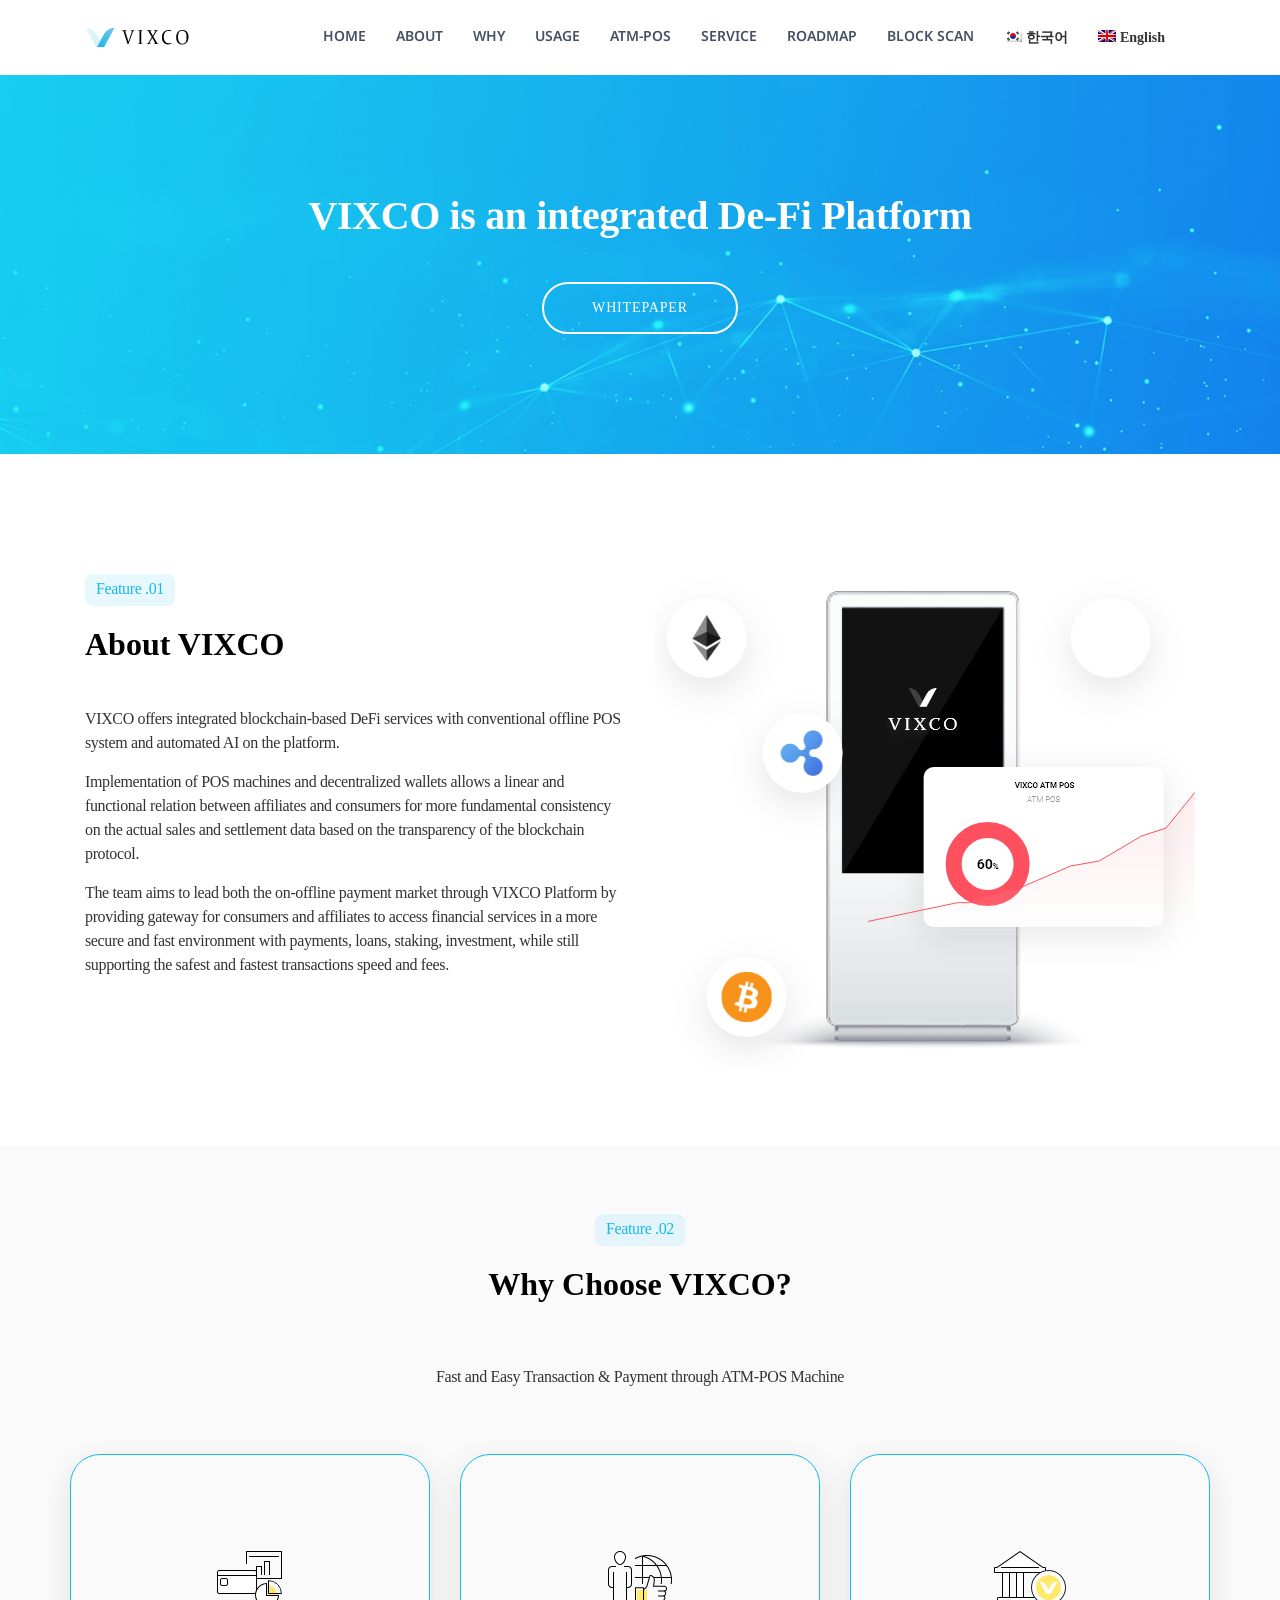
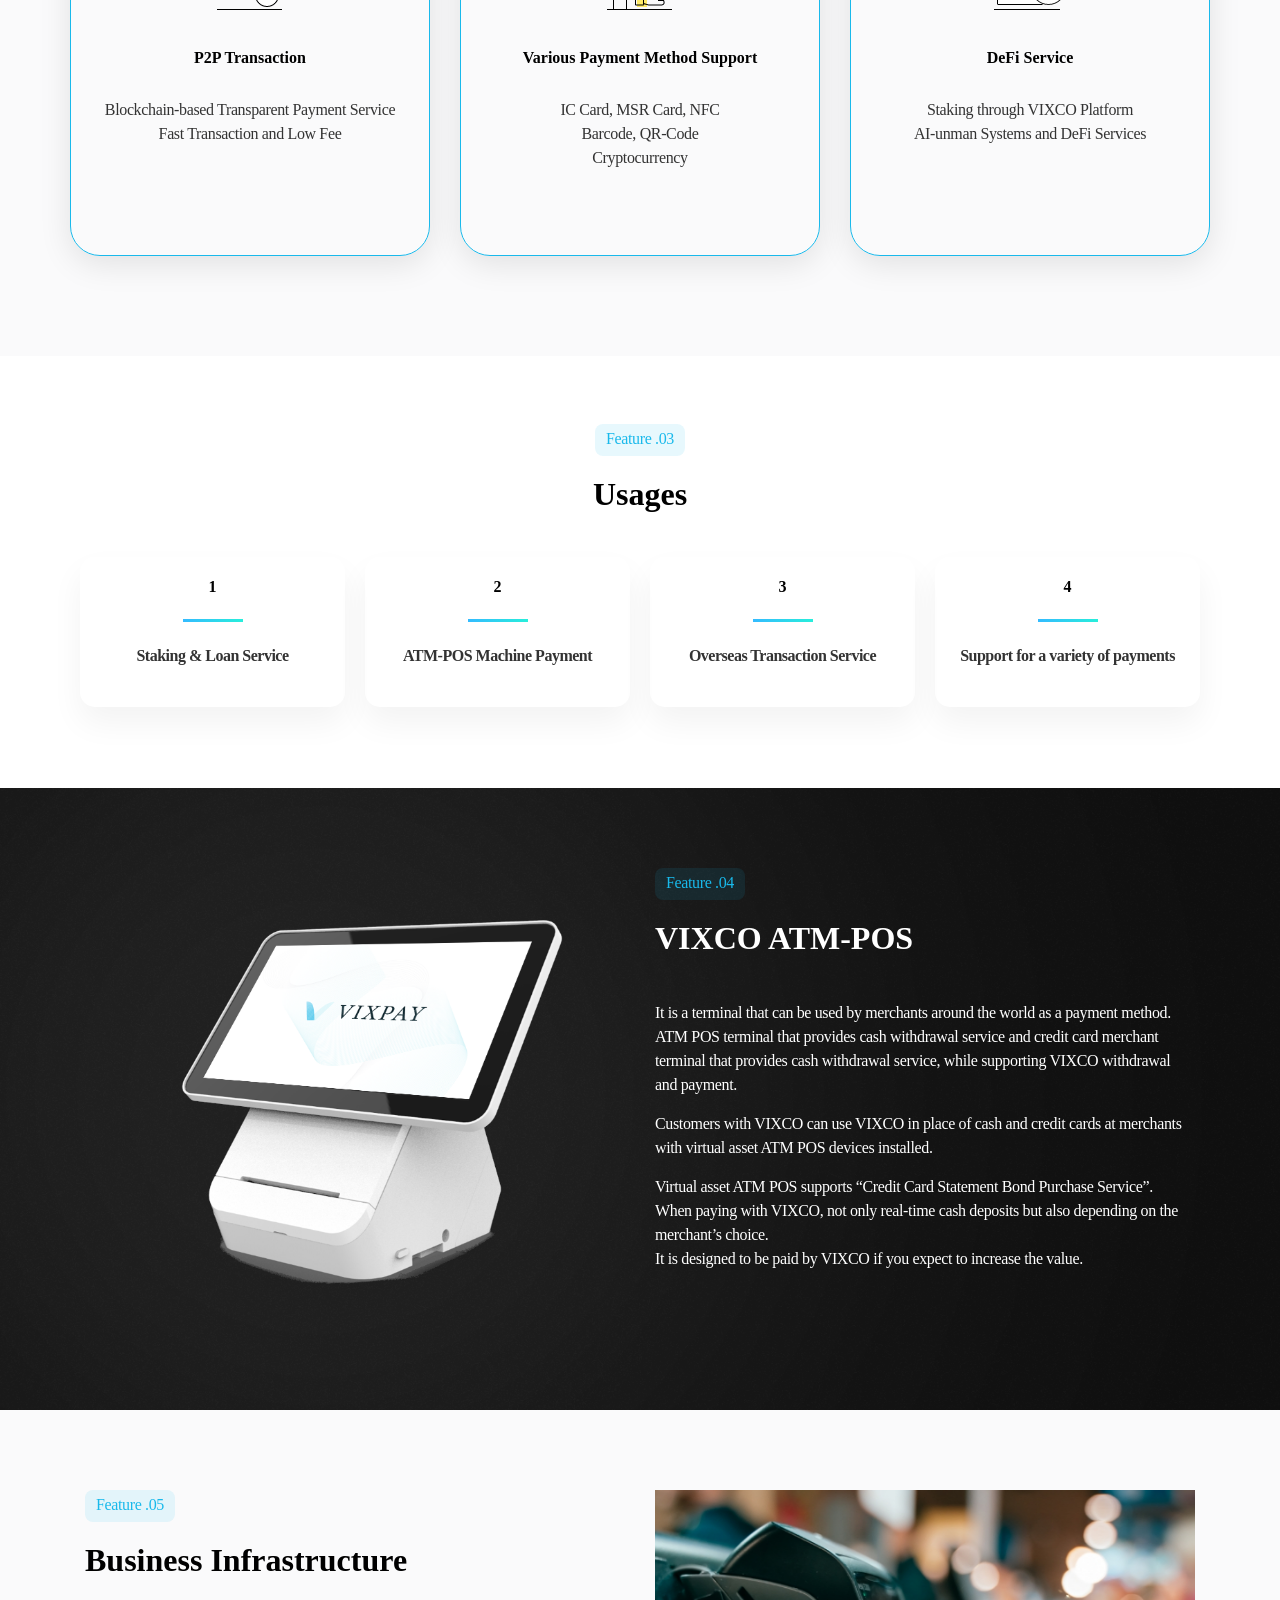
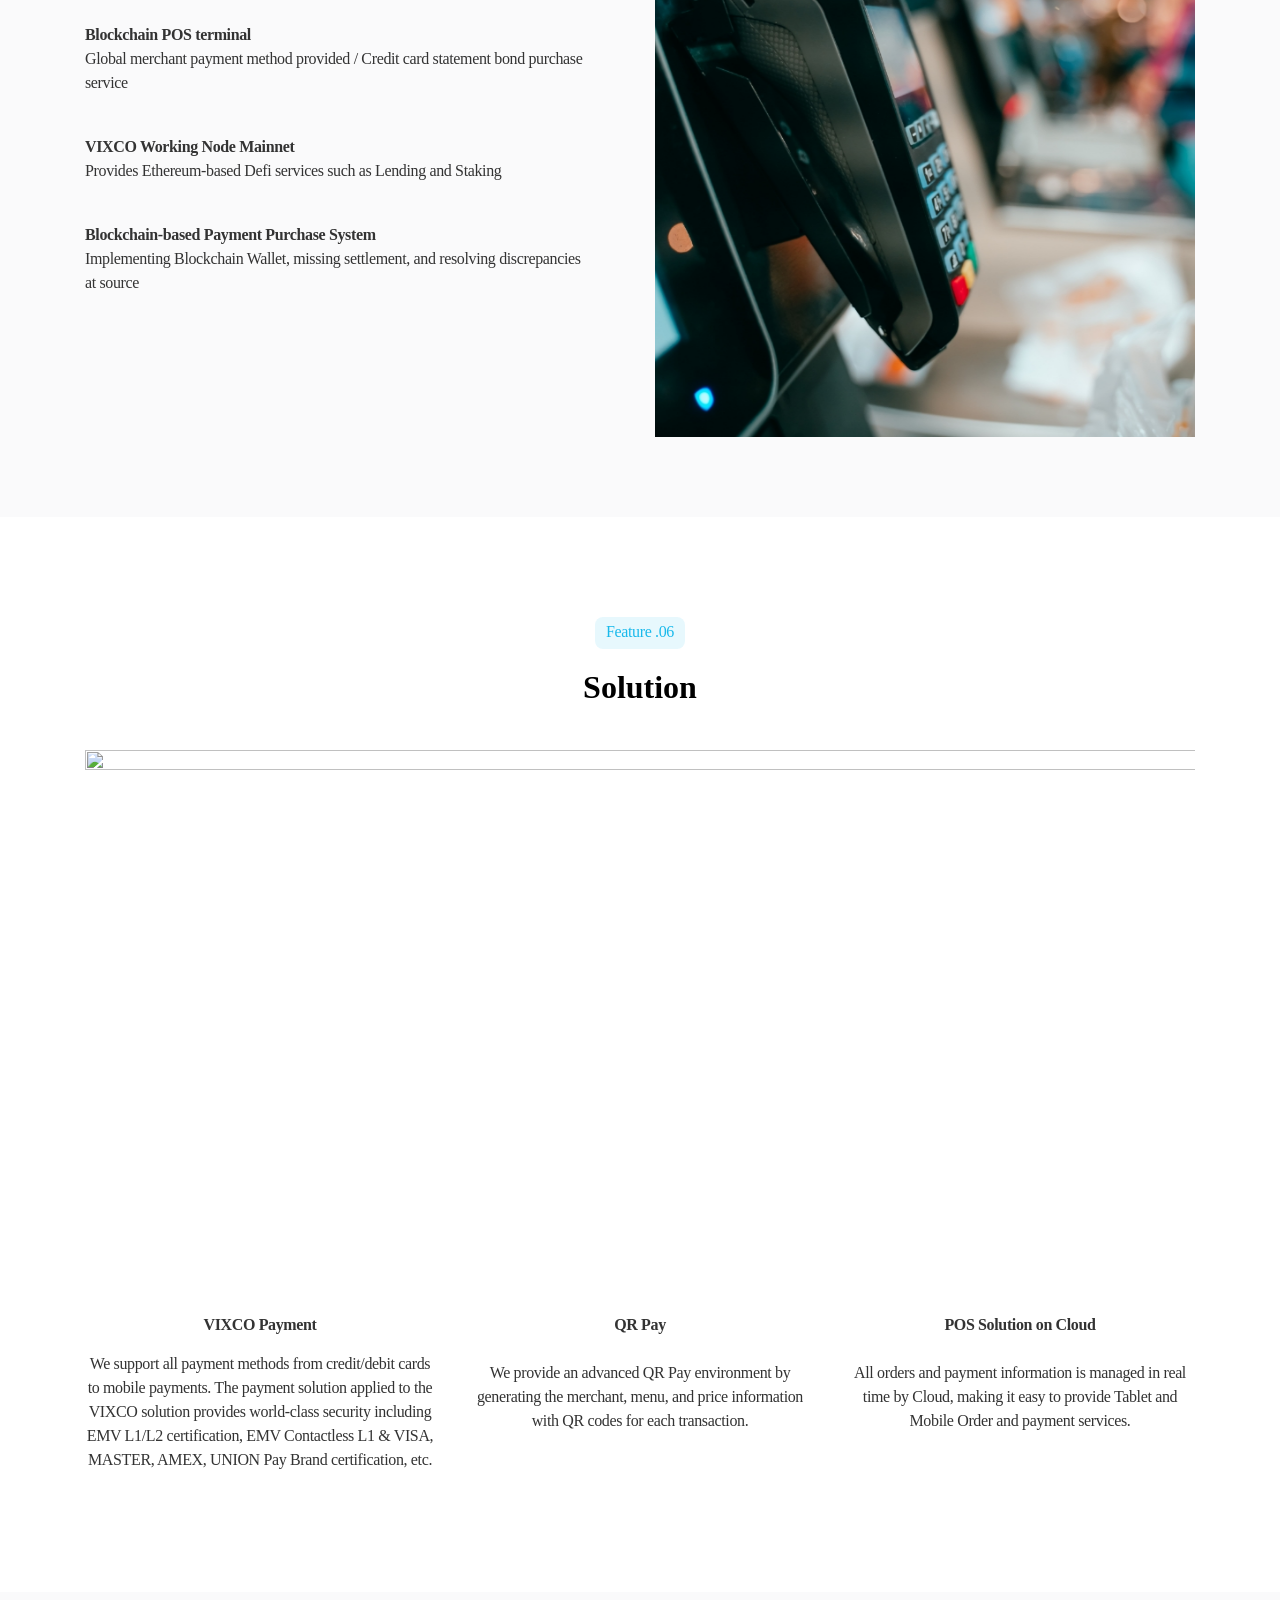
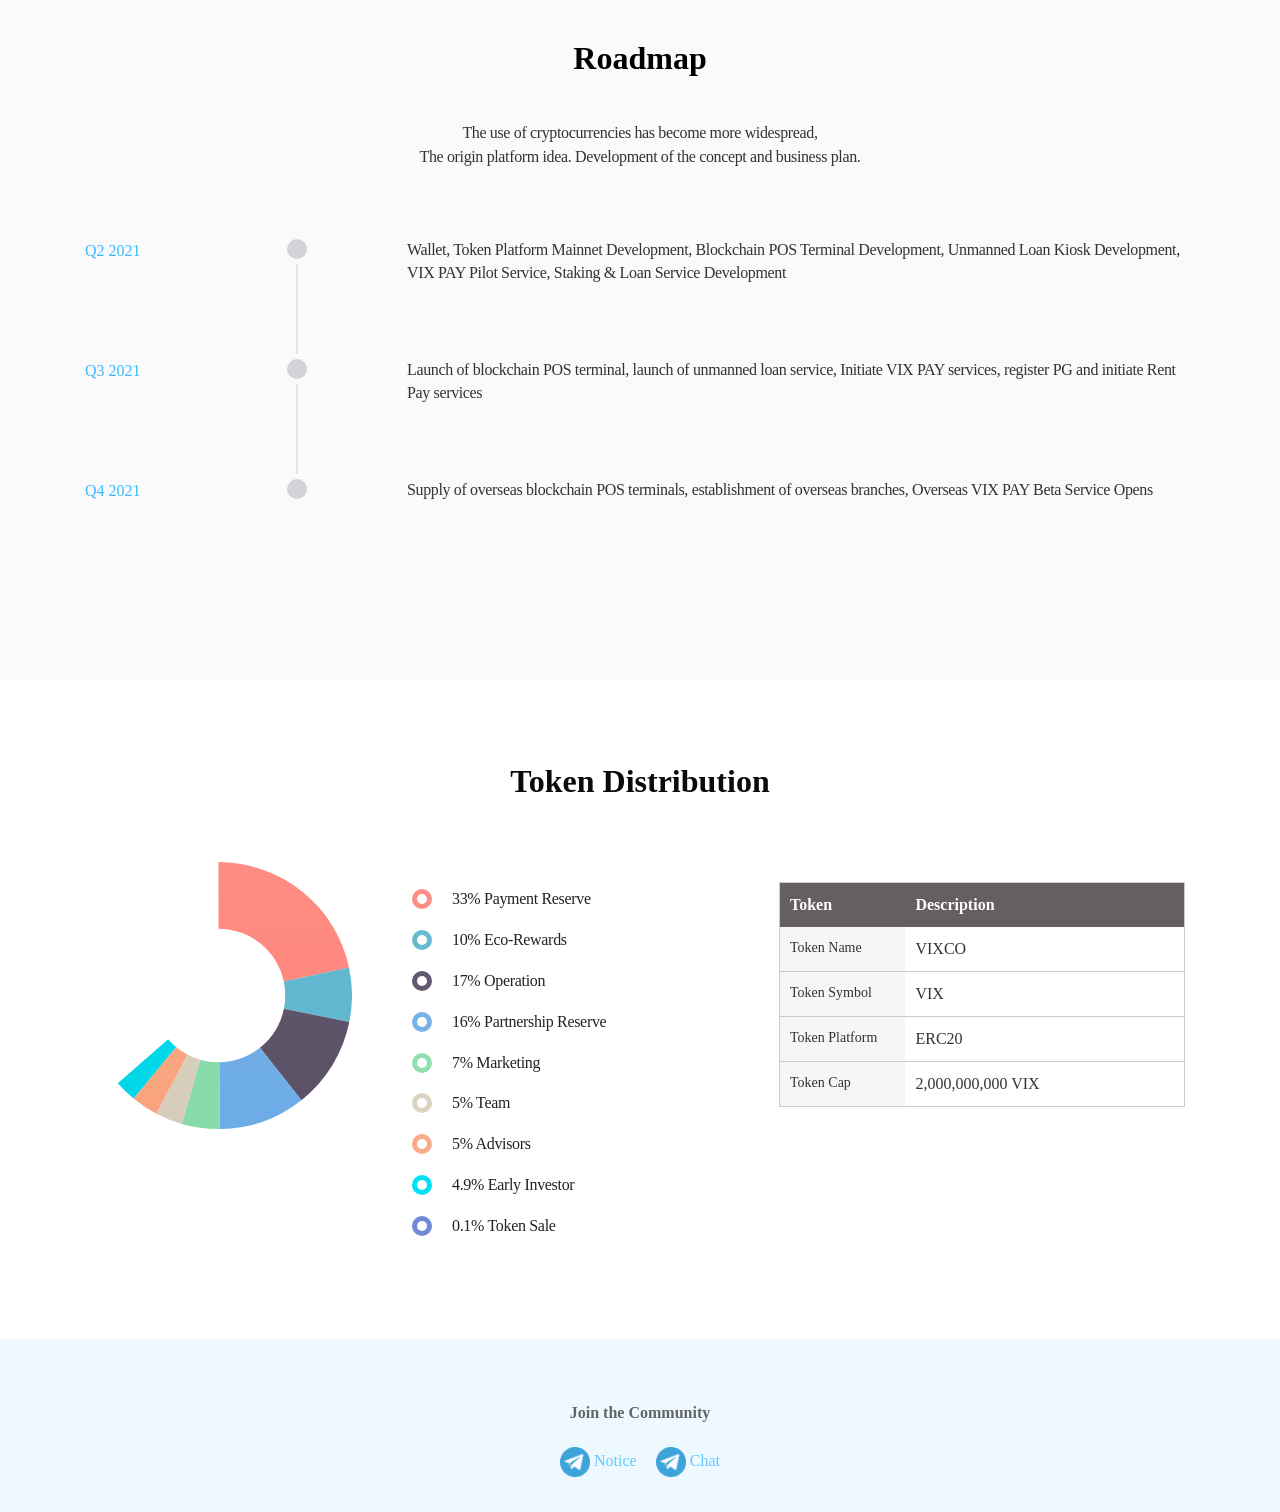
==== index9ed2.html @ d6f2b948 "Added vixco web app" ====
<!DOCTYPE html>
<html lang="en-US">

<!-- Mirrored from vixco.net/?lang=en by HTTrack Website Copier/3.x [XR&CO'2014], Thu, 20 May 2021 08:17:37 GMT -->
<!-- Added by HTTrack --><meta http-equiv="content-type" content="text/html;charset=UTF-8" /><!-- /Added by HTTrack -->
<head>
    <meta charset="UTF-8">
    <meta name="viewport" content="width=device-width, initial-scale=1">
    <link rel="profile" href="http://gmpg.org/xfn/11">
    <link rel="pingback" href="xmlrpc.php">
	<link rel="alternate" hreflang="ko" href="index.html" />
<link rel="alternate" hreflang="en" href="index9ed2.html?lang=en" />

	<!-- This site is optimized with the Yoast SEO plugin v15.7 - https://yoast.com/wordpress/plugins/seo/ -->
	<title>HOME - VIXCO</title>
	<meta name="robots" content="index, follow, max-snippet:-1, max-image-preview:large, max-video-preview:-1" />
	<link rel="canonical" href="index9ed2.html?lang=en" />
	<meta property="og:locale" content="en_US" />
	<meta property="og:type" content="website" />
	<meta property="og:title" content="HOME - VIXCO" />
	<meta property="og:url" content="index9ed2.html?lang=en" />
	<meta property="og:site_name" content="VIXCO" />
	<meta property="article:modified_time" content="2021-04-16T09:02:40+00:00" />
	<meta name="twitter:card" content="summary_large_image" />
	<meta name="twitter:label1" content="Est. reading time">
	<meta name="twitter:data1" content="13 minutes">
	<script type="application/ld+json" class="yoast-schema-graph">{"@context":"https://schema.org","@graph":[{"@type":"Organization","@id":"http://vixco.net/#organization","name":"VIXCO","url":"http://vixco.net/","sameAs":[],"logo":{"@type":"ImageObject","@id":"http://vixco.net/#logo","inLanguage":"en-US","url":"http://vixco.net/wp-content/uploads/2021/01/vixco_logo.png","width":105,"height":35,"caption":"VIXCO"},"image":{"@id":"http://vixco.net/#logo"}},{"@type":"WebSite","@id":"http://vixco.net/#website","url":"http://vixco.net/","name":"VIXCO","description":"","publisher":{"@id":"http://vixco.net/#organization"},"potentialAction":[{"@type":"SearchAction","target":"http://vixco.net/?s={search_term_string}","query-input":"required name=search_term_string"}],"inLanguage":"en-US"},{"@type":"WebPage","@id":"http://vixco.net/?lang=en#webpage","url":"http://vixco.net/?lang=en","name":"HOME - VIXCO","isPartOf":{"@id":"http://vixco.net/#website"},"about":{"@id":"http://vixco.net/#organization"},"datePublished":"2021-04-15T08:47:35+00:00","dateModified":"2021-04-16T09:02:40+00:00","inLanguage":"en-US","potentialAction":[{"@type":"ReadAction","target":["http://vixco.net/?lang=en"]}]}]}</script>
	<!-- / Yoast SEO plugin. -->


<link rel='dns-prefetch' href='http://www.googletagmanager.com/' />
<link rel='dns-prefetch' href='http://fonts.googleapis.com/' />
<link rel='dns-prefetch' href='http://s.w.org/' />
<link rel="alternate" type="application/rss+xml" title="VIXCO &raquo; Feed" href="index9ed2.html?lang=en" />
<link rel="alternate" type="application/rss+xml" title="VIXCO &raquo; Comments Feed" href="index09a8.html?feed=comments-rss2&amp;lang=en" />
		<script type="text/javascript">
			window._wpemojiSettings = {"baseUrl":"https:\/\/s.w.org\/images\/core\/emoji\/13.0.0\/72x72\/","ext":".png","svgUrl":"https:\/\/s.w.org\/images\/core\/emoji\/13.0.0\/svg\/","svgExt":".svg","source":{"concatemoji":"http:\/\/vixco.net\/wp-includes\/js\/wp-emoji-release.min.js?ver=5.5.5"}};
			!function(e,a,t){var n,r,o,i=a.createElement("canvas"),p=i.getContext&&i.getContext("2d");function s(e,t){var a=String.fromCharCode;p.clearRect(0,0,i.width,i.height),p.fillText(a.apply(this,e),0,0);e=i.toDataURL();return p.clearRect(0,0,i.width,i.height),p.fillText(a.apply(this,t),0,0),e===i.toDataURL()}function c(e){var t=a.createElement("script");t.src=e,t.defer=t.type="text/javascript",a.getElementsByTagName("head")[0].appendChild(t)}for(o=Array("flag","emoji"),t.supports={everything:!0,everythingExceptFlag:!0},r=0;r<o.length;r++)t.supports[o[r]]=function(e){if(!p||!p.fillText)return!1;switch(p.textBaseline="top",p.font="600 32px Arial",e){case"flag":return s([127987,65039,8205,9895,65039],[127987,65039,8203,9895,65039])?!1:!s([55356,56826,55356,56819],[55356,56826,8203,55356,56819])&&!s([55356,57332,56128,56423,56128,56418,56128,56421,56128,56430,56128,56423,56128,56447],[55356,57332,8203,56128,56423,8203,56128,56418,8203,56128,56421,8203,56128,56430,8203,56128,56423,8203,56128,56447]);case"emoji":return!s([55357,56424,8205,55356,57212],[55357,56424,8203,55356,57212])}return!1}(o[r]),t.supports.everything=t.supports.everything&&t.supports[o[r]],"flag"!==o[r]&&(t.supports.everythingExceptFlag=t.supports.everythingExceptFlag&&t.supports[o[r]]);t.supports.everythingExceptFlag=t.supports.everythingExceptFlag&&!t.supports.flag,t.DOMReady=!1,t.readyCallback=function(){t.DOMReady=!0},t.supports.everything||(n=function(){t.readyCallback()},a.addEventListener?(a.addEventListener("DOMContentLoaded",n,!1),e.addEventListener("load",n,!1)):(e.attachEvent("onload",n),a.attachEvent("onreadystatechange",function(){"complete"===a.readyState&&t.readyCallback()})),(n=t.source||{}).concatemoji?c(n.concatemoji):n.wpemoji&&n.twemoji&&(c(n.twemoji),c(n.wpemoji)))}(window,document,window._wpemojiSettings);
		</script>
		<style type="text/css">
img.wp-smiley,
img.emoji {
	display: inline !important;
	border: none !important;
	box-shadow: none !important;
	height: 1em !important;
	width: 1em !important;
	margin: 0 .07em !important;
	vertical-align: -0.1em !important;
	background: none !important;
	padding: 0 !important;
}
</style>
	<link rel='stylesheet' id='wp-block-library-css'  href='wp-includes/css/dist/block-library/style.min24b2.css?ver=5.5.5' type='text/css' media='all' />
<link rel='stylesheet' id='contact-form-7-css'  href='wp-content/plugins/contact-form-7/includes/css/styles9dff.css?ver=5.3.2' type='text/css' media='all' />
<link rel='stylesheet' id='rs-plugin-settings-css'  href='wp-content/plugins/revslider/public/assets/css/rs6fe13.css?ver=6.1.8' type='text/css' media='all' />
<style id='rs-plugin-settings-inline-css' type='text/css'>
#rs-demo-id {}
</style>
<link rel='stylesheet' id='stm-stmicons-css'  href='wp-content/uploads/stm_fonts/stmicons/stmicons20b9.css?ver=1.0.2' type='text/css' media='all' />
<link rel='stylesheet' id='stm_megamenu-css'  href='wp-content/plugins/stm-configurations/megamenu/assets/css/megamenuad05.css?ver=1.4' type='text/css' media='all' />
<link rel='stylesheet' id='wpml-legacy-vertical-list-0-css'  href='wp-content/plugins/sitepress-multilingual-cms/templates/language-switchers/legacy-list-vertical/style68b3.css?ver=1' type='text/css' media='all' />
<link rel='stylesheet' id='wpml-menu-item-0-css'  href='wp-content/plugins/sitepress-multilingual-cms/templates/language-switchers/menu-item/style68b3.css?ver=1' type='text/css' media='all' />
<link rel='stylesheet' id='stm-gdpr-styles-css'  href='wp-content/plugins/stm-gdpr-compliance/assets/css/styles24b2.css?ver=5.5.5' type='text/css' media='all' />
<link rel='stylesheet' id='bootstrap-css'  href='wp-content/themes/crypterio/assets/css/bootstrap.min25b6.css?ver=2.3.5' type='text/css' media='all' />
<link rel='stylesheet' id='font-awesome-css'  href='wp-content/themes/crypterio/assets/css/font-awesome.min25b6.css?ver=2.3.5' type='text/css' media='all' />
<link rel='stylesheet' id='crypterio-style-css'  href='wp-content/themes/crypterio/style25b6.css?ver=2.3.5' type='text/css' media='all' />
<link rel='stylesheet' id='crypterio-layout-css'  href='wp-content/themes/crypterio/assets/css/ico_white/main25b6.css?ver=2.3.5' type='text/css' media='all' />
<style id='crypterio-layout-inline-css' type='text/css'>
.page_title{ background-repeat: no-repeat !important; }body.site_creative_ico .vc_custom_heading.stripe_bottom:before, body.site_creative_ico .vc_custom_heading.stripe_top:before {
			background: linear-gradient(to right, #28eedb, #34bbff);
		}.mtc, .mtc_h:hover, .stm_news_list__more.loading:before, .site_crypto_blog ul.comment-list .comment .comment-author a, .site_crypto_blog ul.comment-list .comment .comment-meta a{
					color: #475166!important
				}.stc, .stc_h:hover, .stm_post_view__related .stm_news_widget .stm_news_grid__category a:hover, .stm_posts_carousel_single__category:hover a, .stm_single_ico__button.stm_single_ico__button_whitepaper i, .font-color_secondary{
					color: #34bbff!important
				}.ttc, .ttc_h:hover{
					color: #28eedb!important
				}.mbc, .mbc_h:hover{
					background-color: #475166!important
				}.sbc, .sbc_h:hover, .sbc_a:after, .stm_news_carousel .owl-controls .owl-nav>div:hover, .stm_single_ico__comments h4.comments-title:after, .secondary_bg_color{
					background-color: #34bbff!important
				}.tbc, .tbc_h:hover, .tbc_a_h:hover:after, .stm_single_ico__button, .stm_single_ico__button.stm_single_ico__button_whitepaper:hover{
					background-color: #28eedb!important
				}.mbdc, .mbdc_h:hover{
					border-color: #475166!important
				}.sbdc, .sbdc_h:hover, .stm_news_carousel .owl-controls .owl-nav>div:hover{
					border-color: #34bbff!important
				}.tbdc, .tbdc_h:hover, .stm_single_ico__button.stm_single_ico__button_whitepaper{
					border-color: #28eedb!important
				}#header .stm-header { background : #fff !important; } .stm-header__hb .stm-navigation { font-size : 14px; line-height :20px; } .stm-header__hb .stm-navigation ul li a { font-weight : 600 !important; font-size : 14px; line-height : 20px; } .stm-dropdown.stm-dropdown_style_1 { display : none; } @import url(https://fonts.googleapis.com/earlyaccess/notosanskr.css); span, body, p, strong, h1, h2, h3, h4, h5, h6 { font-family : "Noto Sans KR" !important; color : #333; } .fa, .fas { font-family : 'Font Awesome 5 Brands' !important; } span, p { line-height : 24px !important; } .top_title span { line-height : 52px !important; } .sub_title { color : #000; } .txt_desc { font-weight : 300 !important } .service_3_grid { content : unset !important; display: grid; grid-template-columns: repeat(3,1fr); grid-column-gap: 30px; position: relative; grid-template-rows: repeat(2,auto); } .service_3_grid_element { width : 100% !important; border-radius : 30px; border : 1px solid #19b9eb; padding : 85px 0; box-shadow : 0px 8px 32px 0 rgba(0, 0, 0, 0.1); } .service_3_grid:before { content : unset !important; } .icon_box_circles .icon_text { text-align : center !important; } .icon_box_circles .icon_box h4 { padding-top : 5px !important; font-weight : bold !important; } .icon_box_circles .icon_box_stlye_1 { padding : 0px 0 15px 0; text-align : center !important; width : -moz-calc(25% - 20px); width : -webkit-calc(25% - 20px); width : -o-calc(25% - 20px); width : calc(25% - 20px); margin : 0 10px; height : 150px; border-radius : 15px; box-shadow: 0 16px 32px 0 rgba(0, 0, 0, 0.05); } .icon_box_circles .icon_box_stlye_1:hover { background-image: linear-gradient(45deg,#34bbff 0,#28eedb 100%); box-shadow: 0 10px 20px 0 rgba(52,187,255,.5)!important; } .icon_box.style_1 { padding : 0 !important; } .icon_box_circles .vc_custom_heading.stripe_bottom { margin-top : 10px; } .icon_box_circles .vc_custom_heading.stripe_bottom:before { bottom : -15px !important; } .icon_box.style_1:hover { background-image : none !important; box-shadow : none !important; } .icon_box_circles .icon_box_stlye_1 h4:after { content : unset !important; } .icon_box_circles p:hover + .icon_box_circles h4{ color: #fff; padding-top : 5px !important; } .feature_box p{ color : #19b9eb !important; line-height : 30px !important; text-align : center !important; font-weight : lighter; } .feature_box { width : 90px; height : 32px; display : inline-block; border-radius : 8px; background-color : rgba(25, 185, 235, 0.1) } .feature_box.mid { margin : 20px auto !important; display : block !important; } .txt_desc.txt_lighter p { font-weight : lighter !important; } .comment-body .comment-text p, .wpb_text_column p { color : #333 ; font-size : 16px; font-weight : 300; } .vc_custom_heading .subtitle { font-weight : 300 !important; margin-top : 10px; font-size : 14px; color : #333; } .pd-r-25 { padding-right : 40px !important; } .faq .vc_toggle_title h4 { font-weight : 300 !important; font-size : 16px; line-height : 1.8; } .grid_5_round .txt_desc { background-color : rgba(255,255,255, 0.1); border-radius : 20px; height : 100px; } .grid_5_round .txt_desc p { text-align : center; padding : 14px 5px; } .white p { color : #fff !important; } .faq .vc_toggle { margin : 0 !important; padding : 15px 0 !important; border-top : 1px solid #eee; } .faq .vc_toggle:last-child { border-bottom : 1px solid #eee; } .faq .vc_toggle_title .vc_toggle_icon { display : none !important; } .icon_box_circles h4 { font-weight : 400 !important; font-size : 16px; } @media screen and (max-width: 768px) { .service_3_grid { grid-template-columns : repeat(1,1fr) !important; } .service_3_grid_element { padding : 20px 0 !important; width : 90% !important; margin : 20px auto; } .grid_5_round .vc_column-inner { margin : 10px 0 !important; width : 50% !important; float : left; padding : 0 10px !important; } .icon_box_circles { display: grid; grid-template-columns: 49% 49%; padding : 0 1em; grid-template-rows: 50% 50%; grid-gap : 10px; } .icon_box_circles:before { content : unset !important; } .icon_box_circles .icon_box_stlye_1 { margin: 0px !important; width : 100%; height : auto; } } .stm_timeline-wrap .timeline-item .timeline-date .timeline_year { font-weight : 500 !important; font-size : 16px !important; } .stm_mobile__switcher span { height : 2px !important; } .stm_mobile__header .stm_mobile__switcher .stm_hb_mbc, .stm_mobile__header .stm_mobile__switcher.active .stm_hb_mbc { background-color : #c8c8c8 !important; } .vc_custom_heading p { line-height : 36px !important; } .stm_mobile__header { padding : 15px 0 !important; } .footer_text p { font-size : 1em !important; font-weight : bold; text-align : center; } .footer_text { text-align : center; } .vc_chart.vc_round-chart .vc_chart-legend li { margin-bottom : 20px !important; } table.type07 { border-collapse: collapse; text-align: left; line-height: 1.5; border: 1px solid #ccc; margin: 20px 10px; } table.type07 thead { border-right: 1px solid #ccc; border-left: 1px solid #ccc; background: #655f60; } table.type07 thead th { padding: 10px; font-weight: bold; vertical-align: top; color: #fff; } table.type07 tbody th { width: 150px; padding: 10px; font-size : 14px; font-weight: 500; vertical-align: top; border-bottom: 1px solid #ccc; background: #f6f6f6; } table.type07 td { width: 350px; padding: 10px; vertical-align: top; border-bottom: 1px solid #ccc; } 
</style>
<link rel='stylesheet' id='select2-css'  href='wp-content/themes/crypterio/assets/css/select2.min25b6.css?ver=2.3.5' type='text/css' media='all' />
<link crossorigin="anonymous" rel='stylesheet' id='crypterio-default-font-css'  href='https://fonts.googleapis.com/css?family=Karla%3A400%2C700%26subset%3Dlatin%2Cgreek%2Cgreek-ext%2Cvietnamese%2Ccyrillic-ext%2Clatin-ext%2Ccyrillic%7CRajdhani%3A400%2C500%2C600%2C700&amp;ver=2.3.5' type='text/css' media='all' />
<link rel='stylesheet' id='crypterio-shared-css'  href='wp-content/themes/crypterio/assets/css/shared/main25b6.css?ver=2.3.5' type='text/css' media='all' />
<link rel='stylesheet' id='js_composer_front-css'  href='wp-content/plugins/js_composer/assets/css/js_composer.minaec2.css?ver=6.4.1' type='text/css' media='all' />
<link rel='stylesheet' id='stm_hb_main-css'  href='wp-content/plugins/pearl-header-builder/assets/frontend/assets/css/header/main5152.css?ver=1.0' type='text/css' media='all' />
<link rel='stylesheet' id='stm_hb_sticky-css'  href='wp-content/plugins/pearl-header-builder/assets/frontend/assets/vendor/sticky5152.css?ver=1.0' type='text/css' media='all' />
<link rel='stylesheet' id='fontawesome-css'  href='wp-content/plugins/pearl-header-builder/assets/frontend/assets/css/font-awesome.min5152.css?ver=1.0' type='text/css' media='all' />
<link crossorigin="anonymous" rel='stylesheet' id='stm-google-fonts-css'  href='http://fonts.googleapis.com/css?family=Noto+Sans%3Aregular%2Citalic%2C700%2C700italic%7CNoto+Sans%3Aregular%2Citalic%2C700%2C700italic&amp;subset=cyrillic%2Cdevanagari%2Cvietnamese%2Cgreek-ext%2Clatin%2Ccyrillic-ext%2Cgreek%2Clatin-ext&amp;ver=2.3.5' type='text/css' media='all' />
<script type='text/javascript' src='wp-includes/js/jquery/jquery4a5f.js?ver=1.12.4-wp' id='jquery-core-js'></script>
<script type='text/javascript' src='wp-content/plugins/revslider/public/assets/js/revolution.tools.minf049.js?ver=6.0' id='tp-tools-js'></script>
<script type='text/javascript' src='wp-content/plugins/revslider/public/assets/js/rs6.minfe13.js?ver=6.1.8' id='revmin-js'></script>
<script type='text/javascript' src='wp-content/plugins/stm-configurations/megamenu/assets/js/megamenuad05.js?ver=1.4' id='stm_megamenu-js'></script>
<script type='text/javascript' src='wp-content/themes/crypterio/assets/js/jquery.simplemarquee25b6.js?ver=2.3.5' id='simplemarquee-js'></script>
<script type='text/javascript' src='https://www.googletagmanager.com/gtag/js?id=UA-188177839-1' id='google_gtagjs-js' async></script>
<script type='text/javascript' id='google_gtagjs-js-after'>
window.dataLayer = window.dataLayer || [];function gtag(){dataLayer.push(arguments);}
gtag('set', 'linker', {"domains":["vixco.net"]} );
gtag("js", new Date());
gtag("set", "developer_id.dZTNiMT", true);
gtag("config", "UA-188177839-1", {"anonymize_ip":true});
</script>
<link rel="https://api.w.org/" href="index52f0.json?rest_route=/" /><link rel="alternate" type="application/json" href="index0ca3.json?rest_route=/wp/v2/pages/4852" /><link rel="EditURI" type="application/rsd+xml" title="RSD" href="xmlrpc0db0.php?rsd" />
<link rel="wlwmanifest" type="application/wlwmanifest+xml" href="wp-includes/wlwmanifest.xml" /> 
<meta name="generator" content="WordPress 5.5.5" />
<link rel='shortlink' href='index9ed2.html?lang=en' />
<link rel="alternate" type="application/json+oembed" href="indexd480.json?rest_route=%2Foembed%2F1.0%2Fembed&amp;url=http%3A%2F%2Fvixco.net%2F%3Flang%3Den" />
<link rel="alternate" type="text/xml+oembed" href="indexbdb3.php?rest_route=%2Foembed%2F1.0%2Fembed&amp;url=http%3A%2F%2Fvixco.net%2F%3Flang%3Den&amp;format=xml" />
<meta name="generator" content="WPML ver:4.4.8 stt:1,29;" />
<meta name="generator" content="Site Kit by Google 1.24.0" /><script type="text/javascript">window.wp_data = {"crypterio_get_currency_data":"c6cbd3b3ab","stm_ajax_add_review":"ef3e921475","crypterio_install_plugin":"1b08638bdb","crypterio_load_stm_news_list":"c444bddfc3","stm_ajax_load_events":"3e2780faa1","stm_ajax_load_portfolio":"548bf8b89e","stm_custom_register":"9c508c9a6a","stm_ajax_add_event_member":"9dd410684d","stm_whitelist_data":"803fef38d1","stm_submit_ico":"ebeb9c355d","stm_icons_load":"88161eabbb","stm_wl":"babaa99e3f","stm_ico_search":"bb1faedd37"};</script>        <script type="text/javascript">
            var ajaxurl = 'wp-admin/admin-ajax.html';
        </script>
		<meta name="google-site-verification" content="aFX7US6UPUNaSHAW5lgHebtmu4RaMkIjY9CHSkx1DAs"><style type="text/css">.recentcomments a{display:inline !important;padding:0 !important;margin:0 !important;}</style><meta name="generator" content="Powered by WPBakery Page Builder - drag and drop page builder for WordPress."/>
<!-- There is no amphtml version available for this URL. --><meta name="generator" content="Powered by Slider Revolution 6.1.8 - responsive, Mobile-Friendly Slider Plugin for WordPress with comfortable drag and drop interface." />
<link rel="icon" href="wp-content/uploads/2021/01/cropped-37X37-32x32.png" sizes="32x32" />
<link rel="icon" href="wp-content/uploads/2021/01/cropped-37X37-192x192.png" sizes="192x192" />
<link rel="apple-touch-icon" href="wp-content/uploads/2021/01/cropped-37X37-180x180.png" />
<meta name="msapplication-TileImage" content="./wp-content/uploads/2021/01/cropped-37X37-270x270.png" />
<script type="text/javascript">function setREVStartSize(e){			
			try {								
				var pw = document.getElementById(e.c).parentNode.offsetWidth,
					newh;
				pw = pw===0 || isNaN(pw) ? window.innerWidth : pw;
				e.tabw = e.tabw===undefined ? 0 : parseInt(e.tabw);
				e.thumbw = e.thumbw===undefined ? 0 : parseInt(e.thumbw);
				e.tabh = e.tabh===undefined ? 0 : parseInt(e.tabh);
				e.thumbh = e.thumbh===undefined ? 0 : parseInt(e.thumbh);
				e.tabhide = e.tabhide===undefined ? 0 : parseInt(e.tabhide);
				e.thumbhide = e.thumbhide===undefined ? 0 : parseInt(e.thumbhide);
				e.mh = e.mh===undefined || e.mh=="" || e.mh==="auto" ? 0 : parseInt(e.mh,0);		
				if(e.layout==="fullscreen" || e.l==="fullscreen") 						
					newh = Math.max(e.mh,window.innerHeight);				
				else{					
					e.gw = Array.isArray(e.gw) ? e.gw : [e.gw];
					for (var i in e.rl) if (e.gw[i]===undefined || e.gw[i]===0) e.gw[i] = e.gw[i-1];					
					e.gh = e.el===undefined || e.el==="" || (Array.isArray(e.el) && e.el.length==0)? e.gh : e.el;
					e.gh = Array.isArray(e.gh) ? e.gh : [e.gh];
					for (var i in e.rl) if (e.gh[i]===undefined || e.gh[i]===0) e.gh[i] = e.gh[i-1];
										
					var nl = new Array(e.rl.length),
						ix = 0,						
						sl;					
					e.tabw = e.tabhide>=pw ? 0 : e.tabw;
					e.thumbw = e.thumbhide>=pw ? 0 : e.thumbw;
					e.tabh = e.tabhide>=pw ? 0 : e.tabh;
					e.thumbh = e.thumbhide>=pw ? 0 : e.thumbh;					
					for (var i in e.rl) nl[i] = e.rl[i]<window.innerWidth ? 0 : e.rl[i];
					sl = nl[0];									
					for (var i in nl) if (sl>nl[i] && nl[i]>0) { sl = nl[i]; ix=i;}															
					var m = pw>(e.gw[ix]+e.tabw+e.thumbw) ? 1 : (pw-(e.tabw+e.thumbw)) / (e.gw[ix]);					

					newh =  (e.type==="carousel" && e.justify==="true" ? e.gh[ix] : (e.gh[ix] * m)) + (e.tabh + e.thumbh);
				}			
				
				if(window.rs_init_css===undefined) window.rs_init_css = document.head.appendChild(document.createElement("style"));					
				document.getElementById(e.c).height = newh;
				window.rs_init_css.innerHTML += "#"+e.c+"_wrapper { height: "+newh+"px }";				
			} catch(e){
				console.log("Failure at Presize of Slider:" + e)
			}					   
		  };</script>
<style type="text/css" title="dynamic-css" class="options-output">body,
					body .vc_general.vc_btn3 small,
					.default_widgets .widget.widget_nav_menu ul li .children li,
					.default_widgets .widget.widget_categories ul li .children li,
					.default_widgets .widget.widget_product_categories ul li .children li,
					.stm_sidebar .widget.widget_nav_menu ul li .children li,
					.stm_sidebar .widget.widget_categories ul li .children li,
					.stm_sidebar .widget.widget_product_categories ul li .children li,
					.shop_widgets .widget.widget_nav_menu ul li .children li,
					.shop_widgets .widget.widget_categories ul li .children li,
					.shop_widgets .widget.widget_product_categories ul li .children li,
					body.header_style_4 .header_top .icon_text .text strong,
					.stm_ico_countdown__button,
					.wpb_text_column ul li,
					.button,
					.woocommerce a.button,
					.woocommerce button.button,
					.woocommerce input.button,
					.stm-header.stm-header__hb .stm-cart_style_1 .cart_rounded{font-family:Noto Sans;}h1, .h1,
					h2, .h2,
					h3, .h3,
					h4, .h4,
					h5, .h5,
					h6, .h6,
					.top_nav .top_nav_wrapper > ul,
					.top_nav .icon_text strong,
					.stm_testimonials .item .testimonial-info .testimonial-text .name,
					.stats_counter .counter_title,
					.stm_contact .stm_contact_info .stm_contact_job,
					.vacancy_table_wr .vacancy_table thead th,
					.testimonials_carousel .testimonial .info .position,
					.testimonials_carousel .testimonial .info .company,
					.stm_gmap_wrapper .gmap_addresses .addresses .item .title,
					.company_history > ul > li .year,
					.stm_contacts_widget,
					.stm_works_wr.grid .stm_works .item .item_wr .title,
					.stm_works_wr.grid_with_filter .stm_works .item .info .title,
					.consulting-rev-title,
					.consulting-rev-title-2,
					.consulting-rev-title-3,
					.consulting-rev-text,
					body .vc_tta-container .vc_tta.vc_general.vc_tta-tabs.theme_style .vc_tta-tabs-container .vc_tta-tabs-list .vc_tta-tab a,
					strong, b,
					.woocommerce-cart .wc-proceed-to-checkout a.checkout-button,
					.woocommerce input.button.alt,
					.request_callback p,
					ul.comment-list .comment .comment-author,
					.page-numbers .page-numbers,
					#footer .footer_widgets .widget.widget_recent_entries ul li a,
					.default_widgets .widget.widget_nav_menu ul li,
					.default_widgets .widget.widget_categories ul li,
					.default_widgets .widget.widget_product_categories ul li,
					.stm_sidebar .widget.widget_nav_menu ul li, .stm_sidebar .widget.widget_categories ul li,
					.stm_sidebar .widget.widget_product_categories ul li,
					.shop_widgets .widget.widget_nav_menu ul li,
					.shop_widgets .widget.widget_categories ul li,
					.shop_widgets .widget.widget_product_categories ul li,
					.default_widgets .widget.widget_recent_entries ul li a,
					.stm_sidebar .widget.widget_recent_entries ul li a,
					.shop_widgets .widget.widget_recent_entries ul li a,
					.woocommerce .widget_price_filter .price_slider_amount .button,
					.woocommerce ul.product_list_widget li .product-title,
					.woocommerce ul.products li.product .price,
					.woocommerce a.added_to_cart,
					.woocommerce div.product .woocommerce-tabs ul.tabs li a,
					.woocommerce div.product form.cart .variations label,
					.woocommerce table.shop_table th,
					.woocommerce-cart table.cart th.product-name a,
					.woocommerce-cart table.cart td.product-name a,
					.woocommerce-cart table.cart th .amount,
					.woocommerce-cart table.cart td .amount,
					.stm_services .item .item_wr .content .read_more,
					.staff_list ul li .staff_info .staff_department,
					.stm_partner.style_2 .stm_partner_content .position,
					.comment-body .comment-text ul li,
					body.header_style_4 .header_top .icon_text.big .text strong,
					.info_box .read_more,
					.stm_services_tabs .service_tab_item .service_name,
					.stm_services_tabs .services_categories ul li a,
					.stm_services_tabs .service_tab_item .service_cost,
					.vc_custom_heading .subtitle,
					.stm_gmap_wrapper .gmap_addresses .addresses .item .title,
					.info_box h4,
					.testimonials_carousel.style_2 .item .testimonial-info .testimonial-text .name,
					.staff_carousel_item .staff_department,
					body.header_style_5 .header_top .info-text strong,
					.stm_works_wr.grid_2.style_1 .stm_works .item .item_wr .title,
					.stm_works_wr.grid_2.style_2 .stm_works .item .item_wr .title,
					.stm_works_wr.grid_with_filter.style_1 .stm_works .item .item_wr .title,
					.stm_works_wr.grid_with_filter.style_2 .stm_works .item .item_wr .title,
					body.header_style_7 .side_nav .main_menu_nav > li > a,
					body.header_style_7 .side_nav .main_menu_nav > li ul li a,
					body.header_style_5 .header_top .info-text b,
					.pcw-box,
					.pcw.pcw-table.pcw-basic table thead tr th,
					.wpb_text_column .comment-text h6, .comment-body .comment-text h6,
					.stm_timeline-wrap .timeline-item .timeline-date .timeline_year,
					.stm_mailchimp_form .mailchimp_text .form_subtitle,
					.stm_ico_countdown.style_3 .stm_countdown_wrap .stm_left_countdown .countdown-wrap.container .clock-item .inner .text .val,
					.heading_font{font-family:Noto Sans;}body{font-size:16px;}p{line-height:24px;}h1, .h1{font-weight:800;}h1, .h1{font-size:54px;}h1, .h1{text-transform:uppercase;}h2, .h2{letter-spacing:0px;}h4, .h4{font-weight:600;}h5, .h5{letter-spacing:0px;}</style>
<style type="text/css" data-type="vc_shortcodes-custom-css">.vc_custom_1611541131390{margin-top: 0px !important;padding-top: 0px !important;background-color: #ffffff !important;background-position: 0 0 !important;background-repeat: no-repeat !important;}.vc_custom_1611634061258{margin-top: 50px !important;margin-bottom: 50px !important;}.vc_custom_1611131433407{background-image: url(wp-content/uploads/2021/01/KVimage.jpg?id=4425) !important;background-position: center !important;background-repeat: no-repeat !important;background-size: cover !important;}.vc_custom_1611130784531{background-position: 0 0 !important;background-repeat: no-repeat !important;}.vc_custom_1611207475080{background-color: #fafafb !important;}.vc_custom_1611541071863{background-position: 0 0 !important;background-repeat: no-repeat !important;}.vc_custom_1611541087247{background-image: url(wp-content/uploads/2021/01/BLACK_BG.png?id=4474) !important;background-position: center !important;background-repeat: no-repeat !important;background-size: cover !important;}.vc_custom_1611541096158{background-color: #fafafb !important;}.vc_custom_1611892471581{background-position: 0 0 !important;background-repeat: no-repeat !important;}.vc_custom_1618493309372{background-color: #ffffff !important;}.vc_custom_1618493911588{background-color: #ffffff !important;}.vc_custom_1618492866765{background-color: #fafafb !important;background-position: 0 0 !important;background-repeat: no-repeat !important;}.vc_custom_1618482300160{background-image: url(http://vixcotoken.cafe24.com/wp-content/uploads/2021/01/사각형-2055.png?id=4587) !important;background-position: center !important;background-repeat: no-repeat !important;background-size: cover !important;}.vc_custom_1611638286917{margin-bottom: 0px !important;}.vc_custom_1618537173239{padding-bottom: 15px !important;}.vc_custom_1611199011009{margin-bottom: 20px !important;}.vc_custom_1611200135775{margin-bottom: 20px !important;}.vc_custom_1611200979411{margin-bottom: 20px !important;}.vc_custom_1611569222551{margin-bottom: 22px !important;}.vc_custom_1611200972880{margin-bottom: 20px !important;}.vc_custom_1611630231670{margin-bottom: 22px !important;}.vc_custom_1611200896294{margin-bottom: 20px !important;}.vc_custom_1611568662017{margin-bottom: 22px !important;}.vc_custom_1611200685526{margin-bottom: 20px !important;}.vc_custom_1611207803493{margin-bottom: 20px !important;}.vc_custom_1611207898980{margin-bottom: 20px !important;}.vc_custom_1618480704019{margin-bottom: 40px !important;}.vc_custom_1618476453942{margin-bottom: 40px !important;}.vc_custom_1611892209952{margin-bottom: 20px !important;}.vc_custom_1611891979080{margin-bottom: 20px !important;}.vc_custom_1611892202421{margin-bottom: 20px !important;}.vc_custom_1611892016721{margin-bottom: 20px !important;}.vc_custom_1611892142776{margin-bottom: 20px !important;}.vc_custom_1611891961425{margin-bottom: 20px !important;}.vc_custom_1611892095687{margin-bottom: 20px !important;}.vc_custom_1611892034920{margin-bottom: 20px !important;}.vc_custom_1611892315152{margin-bottom: 20px !important;}.vc_custom_1611892260770{margin-bottom: 20px !important;}.vc_custom_1611892324940{margin-bottom: 20px !important;}.vc_custom_1611892335917{margin-bottom: 20px !important;}.vc_custom_1611892388117{margin-bottom: 20px !important;}.vc_custom_1611891961425{margin-bottom: 20px !important;}.vc_custom_1618493630309{margin-bottom: 20px !important;}.vc_custom_1618537108353{margin-bottom: 40px !important;}.vc_custom_1618493702403{margin-bottom: 40px !important;}.vc_custom_1618493797161{margin-bottom: 20px !important;}.vc_custom_1618493753534{margin-bottom: 40px !important;}.vc_custom_1618493702403{margin-bottom: 40px !important;}.vc_custom_1611541608434{margin-bottom: 40px !important;}.vc_custom_1611222230013{margin-bottom: 0px !important;}.vc_custom_1611222211237{margin-top: 10px !important;margin-bottom: 40px !important;}.vc_custom_1611227946771{margin-bottom: 0px !important;}.vc_custom_1611228270298{margin-bottom: 0px !important;}.vc_custom_1611228287872{margin-bottom: 0px !important;}.vc_custom_1611228304992{margin-bottom: 0px !important;}.vc_custom_1611228323328{margin-bottom: 0px !important;}.vc_custom_1611228134115{margin-bottom: 0px !important;}.vc_custom_1611228350369{margin-bottom: 0px !important;}.vc_custom_1611228359305{margin-bottom: 0px !important;}.vc_custom_1611228377193{margin-bottom: 0px !important;}.vc_custom_1611544098673{margin-bottom: 0px !important;}.vc_custom_1611228414985{margin-bottom: 0px !important;}.vc_custom_1611228427544{margin-bottom: 0px !important;}.vc_custom_1611228444881{margin-bottom: 0px !important;}.vc_custom_1533118576058{margin-bottom: -80px !important;}</style><noscript><style> .wpb_animate_when_almost_visible { opacity: 1; }</style></noscript>    </head>
<body class="home page-template-default page page-id-4852 site_ico_white  header_style_1 header_transparent wpb-js-composer js-comp-ver-6.4.1 vc_responsive">
<div id="wrapper">
    <div id="fullpage" class="content_wrapper">

        <header id="header">
			<style type="text/css" id="styles-stm_hb_settings">@media (max-width:1023px) and (min-width:425px) {.stm-header__element.object246{order: -2100}}@media (max-width:425px) {.stm-header__element.object246{order: -2100}}.stm-header__element.object246{}@media (max-width:1023px) and (min-width:425px) {.stm-header__element.object1210{order: -2300}}@media (max-width:425px) {.stm-header__element.object1210{order: -2300}}.stm-header__element.object1210{}@media (max-width:1023px) and (min-width:425px) {.stm-header__element.object238{order: -1100}}@media (max-width:425px) {.stm-header__element.object238{order: -1100}}.stm-header__element.object238{}.stm-header{}.stm-header:before{}.stm-header__row_color_top{color:rgba(255, 255, 255, 0.6);} .stm-header__row_color_top .stm-icontext__text {color:rgba(255, 255, 255, 0.6);} .stm-header__row_color_top a {color:rgba(255, 255, 255, 0.6);} .stm-header__row_color_top .dropdown-toggle {color:rgba(255, 255, 255, 0.6)!important;} .stm-header__row_color_top a:hover, .stm-navigation__default > ul > li > a:hover {color:#fffefe!important;} .stm-header__row_color_top li:hover a {color:#fffefe;} .stm-header__row_color_top .stm-switcher__trigger_default:after {border-top-color:rgba(255, 255, 255, 0.6);} .stm-header__row_color_top .dropdown-toggle:after {border-top-color:rgba(255, 255, 255, 0.6)!important;}.stm-header__row_color_top:before{}.stm-header__row_color_center{padding-top:30px;padding-bottom:30px;color:#404040;} .stm-header__row_color_center .stm-icontext__text {color:#404040;} .stm-header__row_color_center a {color:#404040;} .stm-header__row_color_center .dropdown-toggle {color:#404040!important;} .stm-header__row_color_center li:hover > a {color:#34bbff!important;} .stm-header__row_color_center a:hover, .stm-navigation__default > ul > li > a:hover {color:#34bbff!important;} .stm-header__row_color_center a > .divider {color:#404040!important;} .stm-header__row_color_center a:hover > .divider {color:#404040!important;} .stm-header__row_color_center li:hover > a > .divider {color:#404040!important;} .stm-header__row_color_center .stm-switcher__trigger_default:after {border-top-color:#404040;} .stm-header__row_color_center .dropdown-toggle:after {border-top-color:#404040!important;}.stm-header__row_color_center:before{}.stm-header__row_color_bottom{} .stm-header__row_color_bottom .stm-icontext__text {color:;} .stm-header__row_color_bottom a {color:;} .stm-header__row_color_bottom .dropdown-toggle {color:!important;} .stm-header__row_color_bottom a:hover, .stm-navigation__default > ul > li > a:hover {color:!important;} .stm-header__row_color_bottom li:hover a {color:;} .stm-header__row_color_bottom .stm-switcher__trigger_default:after {border-top-color:;} .stm-header__row_color_bottom .dropdown-toggle:after {border-top-color:!important;}.stm-header__row_color_bottom:before{}                .stm_hb_mtc,.stm_hb_mtc_h:hover,.stm_hb_mtc_b:before,.stm_hb_mtc_b_h:hover:before,.stm_hb_mtc_a:after,.stm_hb_mtc_a_h:hover:after,.stm_hb_mtc_a_h.active,.mini-cart {color: #3db8f2 !important}
                            .stm_hb_stc,.stm_hb_stc_h:hover,.stm_hb_stc_a:after,.stm_hb_stc_a_h:hover:after,.stm_hb_stc_b:before,.stm_hb_stc_b_h:hover:before {color: #222222 !important}
                            .stm_hb_ttc,.stm_hb_ttc_h:hover,.stm_hb_ttc_a:after,.stm_hb_ttc_a_h:hover:after,.stm_hb_ttc_b:before,.stm_hb_ttc_b_h:hover:before {color: #297ee8 !important}
                            .stm_hb_mbc,.stm_hb_mbc_h:hover,.stm_hb_mbc_b:before,.stm_hb_mbc_b_h:hover:before,.stm_hb_mbc_a:after,.stm_hb_mbc_a_h:hover:after,.stm_hb_mbc_h.active,.stm-search .stm_widget_search button[type=submit] {background-color: #3db8f2 !important}
                            .stm_hb_sbc,.stm_hb_sbc_h:hover,.stm_hb_sbc_a:after,.stm_hb_sbc_a_h:hover:after,.stm_hb_sbc_b:before,.stm_hb_sbc_b_h:hover:before {background-color: #222222 !important}
                            .stm_hb_tbc,.stm_hb_tbc_h:hover,.stm_hb_tbc_h.active,.stm_hb_tbc_a:after,.stm_hb_tbc_a_h:hover:after,.stm_hb_tbc_b:before,.stm_hb_tbc_b_h:hover:before {background-color: #297ee8 !important}
                            .stm_hb_mbdc,.stm_hb_mbdc_h:hover,.stm_hb_mbdc_b:before,.stm_hb_mbdc_b_h:hover:before,.stm_hb_mbdc_a:after,.stm_hb_mbdc_a_h:hover:after,.stm-search .stm_widget_search .form-control:focus {border-color: #3db8f2 !important}
                            .stm_hb_sbdc,.stm_hb_sbdc_h:hover,.stm_hb_sbdc_a:after,.stm_hb_sbdc_a_h:hover:after,.stm_hb_sbdc_b:before,.stm_hb_sbdc_b_h:hover:before {border-color: #222222 !important}
                            .stm_hb_tbdc,.stm_hb_tbdc_h:hover,.stm_hb_tbdc_a:after,.stm_hb_tbdc_a_h:hover:after,.stm_hb_tbdc_b:before,.stm_hb_tbdc_b_h:hover:before {border-color: #297ee8 !important}
            </style>
<script type="text/javascript">
    var stm_sticky = 'center';
</script>

<div class="stm-header stm-header__hb" id="stm_stm_hb_settings">
					
            <div class="stm-header__row_color stm-header__row_color_center elements_in_row_2">
                <div class="container">
                    <div class="stm-header__row stm-header__row_center">
						                                <div class="stm-header__cell stm-header__cell_left">
									                                            <div class="stm-header__element object246 stm-header__element_">
												

	<div class="stm-logo">
		<a href="index9ed2.html?lang=en" title="">
			<img alt="Logo" src="wp-content/uploads/2021/01/vixco_logo.png" />		</a>
	</div>

                                            </div>
										                                </div>
							                                <div class="stm-header__cell stm-header__cell_right">
									                                            <div class="stm-header__element object1210 stm-header__element_default">
												

        <style type="text/css">body .stm-header__hb .stm-header__element.object1210 .stm-navigation > ul > li:hover > a, body .stm-header__hb .stm-header__element.object1210 .stm-navigation > ul > li > a:hover { color: #34bbff !important; }</style>
	
    <div class="stm-navigation heading_font stm-navigation__default stm-navigation__default stm-navigation__none stm-navigation__ main_menu_nav" >
		
        <ul >
			<li id="menu-item-4344" class="menu-item menu-item-type-custom menu-item-object-custom menu-item-4344"><a href="#wrapper">HOME</a></li>
<li id="menu-item-4272" class="menu-item menu-item-type-custom menu-item-object-custom menu-item-4272"><a href="#about">ABOUT</a></li>
<li id="menu-item-4273" class="menu-item menu-item-type-custom menu-item-object-custom menu-item-4273"><a href="#why">WHY</a></li>
<li id="menu-item-4277" class="menu-item menu-item-type-custom menu-item-object-custom menu-item-4277"><a href="#usage">USAGE</a></li>
<li id="menu-item-4275" class="menu-item menu-item-type-custom menu-item-object-custom menu-item-4275"><a href="#atmpos">ATM-POS</a></li>
<li id="menu-item-4274" class="menu-item menu-item-type-custom menu-item-object-custom menu-item-4274"><a href="#service">SERVICE</a></li>
<li id="menu-item-4276" class="menu-item menu-item-type-custom menu-item-object-custom menu-item-4276"><a href="#roadmap">ROADMAP</a></li>
<li id="menu-item-4276" class="menu-item menu-item-type-custom menu-item-object-custom menu-item-4276"><a href="https://vixpscan.vixco.net/" target="_blank">BLOCK SCAN</a></li>
<li id="menu-item-wpml-ls-10-ko" class="menu-item wpml-ls-slot-10 wpml-ls-item wpml-ls-item-ko wpml-ls-menu-item wpml-ls-first-item menu-item-type-wpml_ls_menu_item menu-item-object-wpml_ls_menu_item menu-item-wpml-ls-10-ko"><a title="한국어" href="index.html"><img class="wpml-ls-flag" src="wp-content/plugins/sitepress-multilingual-cms/res/flags/ko.png" alt=""><span class="wpml-ls-native" lang="ko">한국어</span></a></li>
<li id="menu-item-wpml-ls-10-en" class="menu-item wpml-ls-slot-10 wpml-ls-item wpml-ls-item-en wpml-ls-current-language wpml-ls-menu-item wpml-ls-last-item menu-item-type-wpml_ls_menu_item menu-item-object-wpml_ls_menu_item menu-item-wpml-ls-10-en"><a title="English" href="index9ed2.html?lang=en"><img class="wpml-ls-flag" src="wp-content/plugins/sitepress-multilingual-cms/res/flags/en.png" alt=""><span class="wpml-ls-native" lang="en">English</span></a></li>
        </ul>


		
    </div>

                                            </div>
										                                            <div class="stm-header__element object238 stm-header__element_">
												

<div class="stm-dropdown stm-dropdown_style_1">
            <div class="dropdown">
                            <div class="dropdown-toggle stm_hb_mbc"
                     id="ZzcOLVYFet"
                     data-toggle="dropdown"
                     aria-haspopup="true"
                     aria-expanded="true"
                     type="button">
                    Eng                </div>
            
                            <ul class="dropdown-list stm_hb_mbc"
                    aria-labelledby="ZzcOLVYFet">
                                            <li>
                            <a href="#fr" class="stm-switcher__option">
                                Fr                            </a>
                        </li>
                                            <li>
                            <a href="#it" class="stm-switcher__option">
                                It                            </a>
                        </li>
                                    </ul>
                    </div>
    
    </div>
                                            </div>
										                                </div>
							                    </div>
                </div>
            </div>
				</div>



<div class="stm-header__overlay"></div>

<div class="stm_mobile__header">
    <div class="container">
        <div class="stm_flex stm_flex_center stm_flex_last stm_flex_nowrap">
                            <div class="stm_mobile__logo">
                    <a href="index9ed2.html?lang=en"
                       title="Home">
                        <img src="wp-content/uploads/2021/01/vixco_logo.png"
                             alt="Site Logo"/>
                    </a>
                </div>
                        <div class="stm_mobile__switcher stm_flex_last js_trigger__click"
                 data-element=".stm-header, .stm-header__overlay"
                 data-toggle="false">
                <span class="stm_hb_mbc"></span>
                <span class="stm_hb_mbc"></span>
                <span class="stm_hb_mbc"></span>
            </div>
        </div>
    </div>
</div>        </header>

        <div id="main" >
			            <div class="container">
	<div class="content-area">

		<article id="post-4852" class="post-4852 page type-page status-publish hentry">

	<div class="entry-content">
					<section data-vc-full-width="true" data-vc-full-width-init="false" class="vc_section vc_custom_1611541131390 vc_section-has-fill" style="background-position: top center !important">
    <div data-vc-full-width="true" data-vc-full-width-init="false" class="vc_row wpb_row vc_row-fluid vc_custom_1611131433407 vc_row-has-fill" style=&quot;&quot;>
                        
<div class="wpb_column vc_column_container vc_col-sm-12">
    <div class="vc_column-inner ">
        <div class="wpb_wrapper">
            			<div class="stm-spacing" id="stm-spacing-60a61aafd9c82"></div>
<script>
	(function($){
		"use strict";
		var spacingID = 'stm-spacing-60a61aafd9c82',
			  lgSpacing = '90',
			  mdSpacing = '100',
			  smSpacing = '100',
			  xsSpacing = '40';

		function stmSpacing() {
			if ( window.matchMedia("(min-width: 1200px)").matches && lgSpacing ) {
				$( '#' + spacingID ).css ( "height", lgSpacing );
			} else if ( window.matchMedia("(max-width: 1199px) and (min-width: 992px )").matches && mdSpacing ) {
				$( '#' + spacingID ).css ( "height", mdSpacing );
			} else if ( window.matchMedia("(max-width: 991px) and (min-width: 768px )").matches && smSpacing ) {
				$( '#' + spacingID ).css ( "height", smSpacing );
			} else if ( window.matchMedia("(max-width: 767px)").matches && xsSpacing ) {
				$( '#' + spacingID ).css ( "height", xsSpacing );
			} else {
				$( '#' + spacingID ).css ( "height", "" );
			}
		}

		$(document).ready(function() {
			stmSpacing();
		});

		$(window).resize(function() {
			stmSpacing();
		});

	})(jQuery);
</script>

<div class="vc_row wpb_row vc_inner vc_row-fluid"><div class="wpb_column vc_column_container vc_col-sm-12"><div class="vc_column-inner"><div class="wpb_wrapper"><div class="stm-spacing" id="stm-spacing-60a61aafda008"></div>
<script>
	(function($){
		"use strict";
		var spacingID = 'stm-spacing-60a61aafda008',
			  lgSpacing = '100',
			  mdSpacing = '100',
			  smSpacing = '30',
			  xsSpacing = '30';

		function stmSpacing() {
			if ( window.matchMedia("(min-width: 1200px)").matches && lgSpacing ) {
				$( '#' + spacingID ).css ( "height", lgSpacing );
			} else if ( window.matchMedia("(max-width: 1199px) and (min-width: 992px )").matches && mdSpacing ) {
				$( '#' + spacingID ).css ( "height", mdSpacing );
			} else if ( window.matchMedia("(max-width: 991px) and (min-width: 768px )").matches && smSpacing ) {
				$( '#' + spacingID ).css ( "height", smSpacing );
			} else if ( window.matchMedia("(max-width: 767px)").matches && xsSpacing ) {
				$( '#' + spacingID ).css ( "height", xsSpacing );
			} else {
				$( '#' + spacingID ).css ( "height", "" );
			}
		}

		$(document).ready(function() {
			stmSpacing();
		});

		$(window).resize(function() {
			stmSpacing();
		});

	})(jQuery);
</script>


	<div class="wpb_text_column wpb_content_element  wpb_animate_when_almost_visible wpb_fadeInUp fadeInUp vc_custom_1611638286917 top_title"  style="animation-delay:.2s" >
		<div class="wpb_wrapper">
			<p style="text-align: center;"><strong><span style="color: #ffffff; font-size: 40px; line-height: 52px;">VIXCO is an integrated De-Fi Platform</span></strong></p>

		</div>
	</div>
<div class="stm-spacing" id="stm-spacing-60a61aafda1b3"></div>
<script>
	(function($){
		"use strict";
		var spacingID = 'stm-spacing-60a61aafda1b3',
			  lgSpacing = '40',
			  mdSpacing = '40',
			  smSpacing = '30',
			  xsSpacing = '30';

		function stmSpacing() {
			if ( window.matchMedia("(min-width: 1200px)").matches && lgSpacing ) {
				$( '#' + spacingID ).css ( "height", lgSpacing );
			} else if ( window.matchMedia("(max-width: 1199px) and (min-width: 992px )").matches && mdSpacing ) {
				$( '#' + spacingID ).css ( "height", mdSpacing );
			} else if ( window.matchMedia("(max-width: 991px) and (min-width: 768px )").matches && smSpacing ) {
				$( '#' + spacingID ).css ( "height", smSpacing );
			} else if ( window.matchMedia("(max-width: 767px)").matches && xsSpacing ) {
				$( '#' + spacingID ).css ( "height", xsSpacing );
			} else {
				$( '#' + spacingID ).css ( "height", "" );
			}
		}

		$(document).ready(function() {
			stmSpacing();
		});

		$(window).resize(function() {
			stmSpacing();
		});

	})(jQuery);
</script>

</div></div></div></div><div class="vc_row wpb_row vc_inner vc_row-fluid"><div class="wpb_column vc_column_container vc_col-sm-1/5"><div class="vc_column-inner"><div class="wpb_wrapper"></div></div></div><div class="wpb_column vc_column_container vc_col-sm-1/5"><div class="vc_column-inner vc_custom_1618537173239"><div class="wpb_wrapper"></div></div></div><div class="wpb_column vc_column_container vc_col-sm-1/5"><div class="vc_column-inner"><div class="wpb_wrapper">    <style type="text/css">
        .vc_btn3-60a61aafda9ad:hover {
            background-color:  !important;
        }
    </style>
<div class="vc_btn3-container  wpb_animate_when_almost_visible wpb_fadeInUp fadeInUp vc_btn3-center"  style="animation-delay:.8s" >
	<a class="vc_general vc_btn3 vc_btn3-size-lg vc_btn3-shape-round vc_btn3-style-outline vc_btn3-60a61aafda9ad vc_btn3-color-white" href="wp-content/uploads/2021/04/VIXCO-Whitepaper_en.pdf" title="" target="_blank">Whitepaper</a></div>
</div></div></div><div class="wpb_column vc_column_container vc_col-sm-1/5"><div class="vc_column-inner"><div class="wpb_wrapper"></div></div></div><div class="wpb_column vc_column_container vc_col-sm-1/5"><div class="vc_column-inner"><div class="wpb_wrapper"></div></div></div></div><div class="stm-spacing" id="stm-spacing-60a61aafdab68"></div>
<script>
	(function($){
		"use strict";
		var spacingID = 'stm-spacing-60a61aafdab68',
			  lgSpacing = '120',
			  mdSpacing = '120',
			  smSpacing = '80',
			  xsSpacing = '60';

		function stmSpacing() {
			if ( window.matchMedia("(min-width: 1200px)").matches && lgSpacing ) {
				$( '#' + spacingID ).css ( "height", lgSpacing );
			} else if ( window.matchMedia("(max-width: 1199px) and (min-width: 992px )").matches && mdSpacing ) {
				$( '#' + spacingID ).css ( "height", mdSpacing );
			} else if ( window.matchMedia("(max-width: 991px) and (min-width: 768px )").matches && smSpacing ) {
				$( '#' + spacingID ).css ( "height", smSpacing );
			} else if ( window.matchMedia("(max-width: 767px)").matches && xsSpacing ) {
				$( '#' + spacingID ).css ( "height", xsSpacing );
			} else {
				$( '#' + spacingID ).css ( "height", "" );
			}
		}

		$(document).ready(function() {
			stmSpacing();
		});

		$(window).resize(function() {
			stmSpacing();
		});

	})(jQuery);
</script>

        </div>
    </div>
</div>    </div>
<div class="vc_row-full-width vc_clearfix"></div>
    <div id="about" class="vc_row wpb_row vc_row-fluid" style=&quot;&quot;>
                        
<div class="wpb_column vc_column_container vc_col-sm-12">
    <div class="vc_column-inner ">
        <div class="wpb_wrapper">
            			<div class="stm-spacing" id="stm-spacing-60a61aafdadc7"></div>
<script>
	(function($){
		"use strict";
		var spacingID = 'stm-spacing-60a61aafdadc7',
			  lgSpacing = '120',
			  mdSpacing = '120',
			  smSpacing = '80',
			  xsSpacing = '60';

		function stmSpacing() {
			if ( window.matchMedia("(min-width: 1200px)").matches && lgSpacing ) {
				$( '#' + spacingID ).css ( "height", lgSpacing );
			} else if ( window.matchMedia("(max-width: 1199px) and (min-width: 992px )").matches && mdSpacing ) {
				$( '#' + spacingID ).css ( "height", mdSpacing );
			} else if ( window.matchMedia("(max-width: 991px) and (min-width: 768px )").matches && smSpacing ) {
				$( '#' + spacingID ).css ( "height", smSpacing );
			} else if ( window.matchMedia("(max-width: 767px)").matches && xsSpacing ) {
				$( '#' + spacingID ).css ( "height", xsSpacing );
			} else {
				$( '#' + spacingID ).css ( "height", "" );
			}
		}

		$(document).ready(function() {
			stmSpacing();
		});

		$(window).resize(function() {
			stmSpacing();
		});

	})(jQuery);
</script>

        </div>
    </div>
</div>    </div>

    <div data-vc-full-width="true" data-vc-full-width-init="false" class="vc_row wpb_row vc_row-fluid vc_custom_1611130784531 vc_row-has-fill" style=&quot;background-position: right center !important; &quot;>
                        
<div class="wpb_animate_when_almost_visible wpb_fadeInUp fadeInUp wpb_column vc_column_container vc_col-sm-6">
    <div class="vc_column-inner ">
        <div class="wpb_wrapper">
            			
	<div class="wpb_text_column wpb_content_element  vc_custom_1611199011009 feature_box" >
		<div class="wpb_wrapper">
			<p style="text-align: left;">Feature .01</p>

		</div>
	</div>
<div class="vc_custom_heading text_align_left" ><p style="font-size: 32px;color: #000000;line-height: 40px;text-align: left;font-weight:600" >About VIXCO</p></div><div class="stm-spacing" id="stm-spacing-60a61aafdb3cb"></div>
<script>
	(function($){
		"use strict";
		var spacingID = 'stm-spacing-60a61aafdb3cb',
			  lgSpacing = '30',
			  mdSpacing = '30',
			  smSpacing = '20',
			  xsSpacing = '20';

		function stmSpacing() {
			if ( window.matchMedia("(min-width: 1200px)").matches && lgSpacing ) {
				$( '#' + spacingID ).css ( "height", lgSpacing );
			} else if ( window.matchMedia("(max-width: 1199px) and (min-width: 992px )").matches && mdSpacing ) {
				$( '#' + spacingID ).css ( "height", mdSpacing );
			} else if ( window.matchMedia("(max-width: 991px) and (min-width: 768px )").matches && smSpacing ) {
				$( '#' + spacingID ).css ( "height", smSpacing );
			} else if ( window.matchMedia("(max-width: 767px)").matches && xsSpacing ) {
				$( '#' + spacingID ).css ( "height", xsSpacing );
			} else {
				$( '#' + spacingID ).css ( "height", "" );
			}
		}

		$(document).ready(function() {
			stmSpacing();
		});

		$(window).resize(function() {
			stmSpacing();
		});

	})(jQuery);
</script>


	<div class="wpb_text_column wpb_content_element  txt_desc" >
		<div class="wpb_wrapper">
			<p class="s5"><span class="s4"><span class="bumpedFont15">VIXCO offers </span></span><span class="s4"><span class="bumpedFont15">integrated </span></span><span class="s4"><span class="bumpedFont15">blockchain-based </span></span><span class="s4"><span class="bumpedFont15">DeFi services with conventional offline POS system and automated AI on the platform. </span></span></p>
<p class="s5"><span class="s4"><span class="bumpedFont15">Implementation of POS machines and decentralized wallets allows a linear </span></span><span class="s4"><span class="bumpedFont15">and functional </span></span><span class="s4"><span class="bumpedFont15">relation between affiliates and consumers for more fundamental </span></span><span class="s4"><span class="bumpedFont15">consistency on the actual sales and settlement data based on the transparency of the blockchain protocol.</span></span></p>
<p class="s6"><span class="s4"><span class="bumpedFont15">The team aims to lead both the on-offline payment market through VIXCO Platform by providing gateway for consumers and affiliates to access financial services in a more secure and fast environment with payments, loans, staking, investment, while still supporting the safest and fastest transactions speed and fees.</span></span></p>

		</div>
	</div>
<div class="stm-spacing" id="stm-spacing-60a61aafdb4e5"></div>
<script>
	(function($){
		"use strict";
		var spacingID = 'stm-spacing-60a61aafdb4e5',
			  lgSpacing = '0',
			  mdSpacing = '0',
			  smSpacing = '30',
			  xsSpacing = '30';

		function stmSpacing() {
			if ( window.matchMedia("(min-width: 1200px)").matches && lgSpacing ) {
				$( '#' + spacingID ).css ( "height", lgSpacing );
			} else if ( window.matchMedia("(max-width: 1199px) and (min-width: 992px )").matches && mdSpacing ) {
				$( '#' + spacingID ).css ( "height", mdSpacing );
			} else if ( window.matchMedia("(max-width: 991px) and (min-width: 768px )").matches && smSpacing ) {
				$( '#' + spacingID ).css ( "height", smSpacing );
			} else if ( window.matchMedia("(max-width: 767px)").matches && xsSpacing ) {
				$( '#' + spacingID ).css ( "height", xsSpacing );
			} else {
				$( '#' + spacingID ).css ( "height", "" );
			}
		}

		$(document).ready(function() {
			stmSpacing();
		});

		$(window).resize(function() {
			stmSpacing();
		});

	})(jQuery);
</script>

        </div>
    </div>
</div>
<div class="wpb_column vc_column_container vc_col-sm-6">
    <div class="vc_column-inner ">
        <div class="wpb_wrapper">
            			
	<div  class="wpb_single_image wpb_content_element vc_align_center  wpb_animate_when_almost_visible wpb_fadeInRight fadeInRight">
		
		<figure class="wpb_wrapper vc_figure">
			<div class="vc_single_image-wrapper   vc_box_border_grey"><img width="540" height="492" src="./wp-content/uploads/2021/01/About_VIXCO.png" class="vc_single_image-img attachment-full" alt="" loading="lazy" srcset="./wp-content/uploads/2021/01/About_VIXCO.png 540w, ./wp-content/uploads/2021/01/About_VIXCO-300x273.png 300w" sizes="(max-width: 540px) 100vw, 540px" /></div>
		</figure>
	</div>
        </div>
    </div>
</div>    </div>
<div class="vc_row-full-width vc_clearfix"></div>
    <div id="why" class="vc_row wpb_row vc_row-fluid" style=&quot;&quot;>
                        
<div class="wpb_column vc_column_container vc_col-sm-12">
    <div class="vc_column-inner ">
        <div class="wpb_wrapper">
            			<div class="stm-spacing" id="stm-spacing-60a61aafdbd59"></div>
<script>
	(function($){
		"use strict";
		var spacingID = 'stm-spacing-60a61aafdbd59',
			  lgSpacing = '80',
			  mdSpacing = '60',
			  smSpacing = '50',
			  xsSpacing = '40';

		function stmSpacing() {
			if ( window.matchMedia("(min-width: 1200px)").matches && lgSpacing ) {
				$( '#' + spacingID ).css ( "height", lgSpacing );
			} else if ( window.matchMedia("(max-width: 1199px) and (min-width: 992px )").matches && mdSpacing ) {
				$( '#' + spacingID ).css ( "height", mdSpacing );
			} else if ( window.matchMedia("(max-width: 991px) and (min-width: 768px )").matches && smSpacing ) {
				$( '#' + spacingID ).css ( "height", smSpacing );
			} else if ( window.matchMedia("(max-width: 767px)").matches && xsSpacing ) {
				$( '#' + spacingID ).css ( "height", xsSpacing );
			} else {
				$( '#' + spacingID ).css ( "height", "" );
			}
		}

		$(document).ready(function() {
			stmSpacing();
		});

		$(window).resize(function() {
			stmSpacing();
		});

	})(jQuery);
</script>

        </div>
    </div>
</div>    </div>

    <div data-vc-full-width="true" data-vc-full-width-init="false" class="vc_row wpb_row vc_row-fluid vc_custom_1611207475080 vc_row-has-fill" style=&quot;&quot;>
                        
<div class="wpb_column vc_column_container vc_col-sm-12">
    <div class="vc_column-inner ">
        <div class="wpb_wrapper">
            			<div class="stm-spacing" id="stm-spacing-60a61aafdc003"></div>
<script>
	(function($){
		"use strict";
		var spacingID = 'stm-spacing-60a61aafdc003',
			  lgSpacing = '48',
			  mdSpacing = '30',
			  smSpacing = '20',
			  xsSpacing = '20';

		function stmSpacing() {
			if ( window.matchMedia("(min-width: 1200px)").matches && lgSpacing ) {
				$( '#' + spacingID ).css ( "height", lgSpacing );
			} else if ( window.matchMedia("(max-width: 1199px) and (min-width: 992px )").matches && mdSpacing ) {
				$( '#' + spacingID ).css ( "height", mdSpacing );
			} else if ( window.matchMedia("(max-width: 991px) and (min-width: 768px )").matches && smSpacing ) {
				$( '#' + spacingID ).css ( "height", smSpacing );
			} else if ( window.matchMedia("(max-width: 767px)").matches && xsSpacing ) {
				$( '#' + spacingID ).css ( "height", xsSpacing );
			} else {
				$( '#' + spacingID ).css ( "height", "" );
			}
		}

		$(document).ready(function() {
			stmSpacing();
		});

		$(window).resize(function() {
			stmSpacing();
		});

	})(jQuery);
</script>


	<div class="wpb_text_column wpb_content_element  vc_custom_1611200135775 feature_box mid" >
		<div class="wpb_wrapper">
			<p style="text-align: center;">Feature .02</p>

		</div>
	</div>
<div class="vc_custom_heading text_align_center" ><p style="font-size: 32px;color: #000000;line-height: 40px;text-align: center;font-weight:600" >Why Choose VIXCO?</p></div><div class="stm-spacing" id="stm-spacing-60a61aafdc2b5"></div>
<script>
	(function($){
		"use strict";
		var spacingID = 'stm-spacing-60a61aafdc2b5',
			  lgSpacing = '48',
			  mdSpacing = '30',
			  smSpacing = '20',
			  xsSpacing = '20';

		function stmSpacing() {
			if ( window.matchMedia("(min-width: 1200px)").matches && lgSpacing ) {
				$( '#' + spacingID ).css ( "height", lgSpacing );
			} else if ( window.matchMedia("(max-width: 1199px) and (min-width: 992px )").matches && mdSpacing ) {
				$( '#' + spacingID ).css ( "height", mdSpacing );
			} else if ( window.matchMedia("(max-width: 991px) and (min-width: 768px )").matches && smSpacing ) {
				$( '#' + spacingID ).css ( "height", smSpacing );
			} else if ( window.matchMedia("(max-width: 767px)").matches && xsSpacing ) {
				$( '#' + spacingID ).css ( "height", xsSpacing );
			} else {
				$( '#' + spacingID ).css ( "height", "" );
			}
		}

		$(document).ready(function() {
			stmSpacing();
		});

		$(window).resize(function() {
			stmSpacing();
		});

	})(jQuery);
</script>


	<div class="wpb_text_column wpb_content_element  txt_desc" >
		<div class="wpb_wrapper">
			<p style="text-align: center;"><span class="s4"><span class="bumpedFont15">Fast and Easy Transaction</span></span><span class="s4"><span class="bumpedFont15"> &amp; </span></span><span class="s4"><span class="bumpedFont15">Payment through </span></span><span class="s4"><span class="bumpedFont15">ATM-POS </span></span><span class="s4"><span class="bumpedFont15">Machine</span></span></p>

		</div>
	</div>
<div class="stm-spacing" id="stm-spacing-60a61aafdc3e0"></div>
<script>
	(function($){
		"use strict";
		var spacingID = 'stm-spacing-60a61aafdc3e0',
			  lgSpacing = '30',
			  mdSpacing = '30',
			  smSpacing = '20',
			  xsSpacing = '20';

		function stmSpacing() {
			if ( window.matchMedia("(min-width: 1200px)").matches && lgSpacing ) {
				$( '#' + spacingID ).css ( "height", lgSpacing );
			} else if ( window.matchMedia("(max-width: 1199px) and (min-width: 992px )").matches && mdSpacing ) {
				$( '#' + spacingID ).css ( "height", mdSpacing );
			} else if ( window.matchMedia("(max-width: 991px) and (min-width: 768px )").matches && smSpacing ) {
				$( '#' + spacingID ).css ( "height", smSpacing );
			} else if ( window.matchMedia("(max-width: 767px)").matches && xsSpacing ) {
				$( '#' + spacingID ).css ( "height", xsSpacing );
			} else {
				$( '#' + spacingID ).css ( "height", "" );
			}
		}

		$(document).ready(function() {
			stmSpacing();
		});

		$(window).resize(function() {
			stmSpacing();
		});

	})(jQuery);
</script>

<div class="vc_row wpb_row vc_inner vc_row-fluid service_3_grid"><div class="service_3_grid_element wpb_column vc_column_container vc_col-sm-4"><div class="vc_column-inner"><div class="wpb_wrapper">
	<div  class="wpb_single_image wpb_content_element vc_align_center  vc_custom_1611200979411">
		
		<figure class="wpb_wrapper vc_figure">
			<div class="vc_single_image-wrapper   vc_box_border_grey"><div class="stm_lazyload" style="padding-bottom:0%"><img data-srcset="./wp-content/uploads/2021/01/feature2_icon_3.png" class="lazyload vc_single_image-img " src="./wp-content/uploads/2021/01/feature2_icon_3-8x8.png" data-src="./wp-content/uploads/2021/01/feature2_icon_3.png" width="80" height="80" alt="feature2_icon_3" title="feature2_icon_3" /></div></div>
		</figure>
	</div>
<div class="vc_custom_heading vc_custom_1611569222551 text_align_center" ><p style="font-size: 16px;color: #000000;line-height: 18px;text-align: center;font-weight:600" >P2P Transaction</p></div>
	<div class="wpb_text_column wpb_content_element  txt_desc" >
		<div class="wpb_wrapper">
			<p style="text-align: center;"><span class="s4"><span class="bumpedFont15">Blockchain-based Transparent Payment Service</span></span><span class="s4"><span class="bumpedFont15"><br />
</span></span><span class="s4"><span class="bumpedFont15">Fast Transaction and Low Fee</span></span></p>

		</div>
	</div>
</div></div></div><div class="service_3_grid_element wpb_column vc_column_container vc_col-sm-4"><div class="vc_column-inner"><div class="wpb_wrapper">
	<div  class="wpb_single_image wpb_content_element vc_align_center  vc_custom_1611200972880">
		
		<figure class="wpb_wrapper vc_figure">
			<div class="vc_single_image-wrapper   vc_box_border_grey"><div class="stm_lazyload" style="padding-bottom:0%"><img data-srcset="./wp-content/uploads/2021/01/feature2_icon_2.png" class="lazyload vc_single_image-img " src="./wp-content/uploads/2021/01/feature2_icon_2-8x8.png" data-src="./wp-content/uploads/2021/01/feature2_icon_2.png" width="80" height="80" alt="feature2_icon_2" title="feature2_icon_2" /></div></div>
		</figure>
	</div>
<div class="vc_custom_heading vc_custom_1611630231670 text_align_center" ><p style="font-size: 16px;color: #000000;line-height: 18px;text-align: center;font-weight:600" >Various Payment Method Support</p></div>
	<div class="wpb_text_column wpb_content_element  txt_desc" >
		<div class="wpb_wrapper">
			<p class="p1" style="text-align: center;"><span class="s1">IC Card, MSR Card, NFC<br />
</span><span class="s1">Barcode, QR-Code<br />
Cryptocurrency</span></p>

		</div>
	</div>
</div></div></div><div class="service_3_grid_element wpb_column vc_column_container vc_col-sm-4"><div class="vc_column-inner"><div class="wpb_wrapper">
	<div  class="wpb_single_image wpb_content_element vc_align_center  vc_custom_1611200896294">
		
		<figure class="wpb_wrapper vc_figure">
			<div class="vc_single_image-wrapper   vc_box_border_grey"><div class="stm_lazyload" style="padding-bottom:0%"><img data-srcset="./wp-content/uploads/2021/01/feature2_icon_1.png" class="lazyload vc_single_image-img " src="./wp-content/uploads/2021/01/feature2_icon_1-8x8.png" data-src="./wp-content/uploads/2021/01/feature2_icon_1.png" width="80" height="80" alt="feature2_icon_1" title="feature2_icon_1" /></div></div>
		</figure>
	</div>
<div class="vc_custom_heading vc_custom_1611568662017 text_align_center" ><p style="font-size: 16px;color: #000000;line-height: 18px;text-align: center;font-weight:600" >DeFi Service</p></div>
	<div class="wpb_text_column wpb_content_element  txt_desc" >
		<div class="wpb_wrapper">
			<p class="p1" style="text-align: center;"><span class="s1">Staking through VIXCO Platform<br />
AI-unman Systems and DeFi Services</span></p>

		</div>
	</div>
</div></div></div></div><div class="stm-spacing" id="stm-spacing-60a61aafdd6af"></div>
<script>
	(function($){
		"use strict";
		var spacingID = 'stm-spacing-60a61aafdd6af',
			  lgSpacing = '100',
			  mdSpacing = '80',
			  smSpacing = '80',
			  xsSpacing = '60';

		function stmSpacing() {
			if ( window.matchMedia("(min-width: 1200px)").matches && lgSpacing ) {
				$( '#' + spacingID ).css ( "height", lgSpacing );
			} else if ( window.matchMedia("(max-width: 1199px) and (min-width: 992px )").matches && mdSpacing ) {
				$( '#' + spacingID ).css ( "height", mdSpacing );
			} else if ( window.matchMedia("(max-width: 991px) and (min-width: 768px )").matches && smSpacing ) {
				$( '#' + spacingID ).css ( "height", smSpacing );
			} else if ( window.matchMedia("(max-width: 767px)").matches && xsSpacing ) {
				$( '#' + spacingID ).css ( "height", xsSpacing );
			} else {
				$( '#' + spacingID ).css ( "height", "" );
			}
		}

		$(document).ready(function() {
			stmSpacing();
		});

		$(window).resize(function() {
			stmSpacing();
		});

	})(jQuery);
</script>

        </div>
    </div>
</div>    </div>
<div class="vc_row-full-width vc_clearfix"></div>
    <div id="usage" data-vc-full-width="true" data-vc-full-width-init="false" class="vc_row wpb_row vc_row-fluid vc_custom_1611541071863 vc_row-has-fill" style=&quot;background-position: top right !important; &quot;>
                        
<div class="wpb_column vc_column_container vc_col-sm-12">
    <div class="vc_column-inner ">
        <div class="wpb_wrapper">
            			<div class="vc_row wpb_row vc_inner vc_row-fluid"><div class="wpb_column vc_column_container vc_col-sm-12"><div class="vc_column-inner"><div class="wpb_wrapper"><div class="stm-spacing" id="stm-spacing-60a61aafddb0e"></div>
<script>
	(function($){
		"use strict";
		var spacingID = 'stm-spacing-60a61aafddb0e',
			  lgSpacing = '48',
			  mdSpacing = '30',
			  smSpacing = '20',
			  xsSpacing = '20';

		function stmSpacing() {
			if ( window.matchMedia("(min-width: 1200px)").matches && lgSpacing ) {
				$( '#' + spacingID ).css ( "height", lgSpacing );
			} else if ( window.matchMedia("(max-width: 1199px) and (min-width: 992px )").matches && mdSpacing ) {
				$( '#' + spacingID ).css ( "height", mdSpacing );
			} else if ( window.matchMedia("(max-width: 991px) and (min-width: 768px )").matches && smSpacing ) {
				$( '#' + spacingID ).css ( "height", smSpacing );
			} else if ( window.matchMedia("(max-width: 767px)").matches && xsSpacing ) {
				$( '#' + spacingID ).css ( "height", xsSpacing );
			} else {
				$( '#' + spacingID ).css ( "height", "" );
			}
		}

		$(document).ready(function() {
			stmSpacing();
		});

		$(window).resize(function() {
			stmSpacing();
		});

	})(jQuery);
</script>


	<div class="wpb_text_column wpb_content_element  vc_custom_1611200685526 feature_box mid" >
		<div class="wpb_wrapper">
			<p style="text-align: center;">Feature .03</p>

		</div>
	</div>
<div class="vc_custom_heading text_align_center" ><p style="font-size: 32px;color: #000000;line-height: 40px;text-align: center;font-weight:600" >Usages</p></div><div class="stm-spacing" id="stm-spacing-60a61aafddd05"></div>
<script>
	(function($){
		"use strict";
		var spacingID = 'stm-spacing-60a61aafddd05',
			  lgSpacing = '30',
			  mdSpacing = '30',
			  smSpacing = '30',
			  xsSpacing = '30';

		function stmSpacing() {
			if ( window.matchMedia("(min-width: 1200px)").matches && lgSpacing ) {
				$( '#' + spacingID ).css ( "height", lgSpacing );
			} else if ( window.matchMedia("(max-width: 1199px) and (min-width: 992px )").matches && mdSpacing ) {
				$( '#' + spacingID ).css ( "height", mdSpacing );
			} else if ( window.matchMedia("(max-width: 991px) and (min-width: 768px )").matches && smSpacing ) {
				$( '#' + spacingID ).css ( "height", smSpacing );
			} else if ( window.matchMedia("(max-width: 767px)").matches && xsSpacing ) {
				$( '#' + spacingID ).css ( "height", xsSpacing );
			} else {
				$( '#' + spacingID ).css ( "height", "" );
			}
		}

		$(document).ready(function() {
			stmSpacing();
		});

		$(window).resize(function() {
			stmSpacing();
		});

	})(jQuery);
</script>

</div></div></div></div><div class="vc_row wpb_row vc_inner vc_row-fluid icon_box_circles"><div class="icon_box_stlye_1 wpb_column vc_column_container vc_col-sm-3"><div class="vc_column-inner"><div class="wpb_wrapper"><div class="vc_custom_heading text_align_center stripe_bottom" ><div style="font-size: 16px;color: #000000;line-height: 40px;text-align: center;font-weight:600" >1</div></div>

			            <div class="icon_box middle style_1 text-center empty_text icon_top clearfix">
				        <div class="icon_text" data-readmore="">
			                <h4 class="font-color_base">Staking &amp; Loan Service</h4>
						        </div>
		            </div>
			
</div></div></div><div class="icon_box_stlye_1 wpb_column vc_column_container vc_col-sm-3"><div class="vc_column-inner"><div class="wpb_wrapper"><div class="vc_custom_heading text_align_center stripe_bottom" ><div style="font-size: 16px;color: #000000;line-height: 40px;text-align: center;font-weight:600" >2</div></div>

			            <div class="icon_box style_1 text-left empty_text icon_top clearfix">
				        <div class="icon_text" data-readmore="">
			                <h4 class="font-color_base">ATM-POS Machine Payment</h4>
						        </div>
		            </div>
			
</div></div></div><div class="icon_box_stlye_1 wpb_column vc_column_container vc_col-sm-3"><div class="vc_column-inner"><div class="wpb_wrapper"><div class="vc_custom_heading text_align_center stripe_bottom" ><div style="font-size: 16px;color: #000000;line-height: 40px;text-align: center;font-weight:600" >3</div></div>

			            <div class="icon_box style_1 text-left empty_text icon_top clearfix">
				        <div class="icon_text" data-readmore="">
			                <h4 class="font-color_base">Overseas Transaction Service</h4>
						        </div>
		            </div>
			
</div></div></div><div class="icon_box_stlye_1 wpb_column vc_column_container vc_col-sm-3"><div class="vc_column-inner"><div class="wpb_wrapper"><div class="vc_custom_heading text_align_center stripe_bottom" ><div style="font-size: 16px;color: #000000;line-height: 40px;text-align: center;font-weight:600" >4</div></div>

			            <div class="icon_box style_1 text-left empty_text icon_top clearfix">
				        <div class="icon_text" data-readmore="">
			                <h4 class="font-color_base">Support for a variety of payments</h4>
						        </div>
		            </div>
			
</div></div></div></div><div class="stm-spacing" id="stm-spacing-60a61aafdeb73"></div>
<script>
	(function($){
		"use strict";
		var spacingID = 'stm-spacing-60a61aafdeb73',
			  lgSpacing = '81',
			  mdSpacing = '60',
			  smSpacing = '60',
			  xsSpacing = '60';

		function stmSpacing() {
			if ( window.matchMedia("(min-width: 1200px)").matches && lgSpacing ) {
				$( '#' + spacingID ).css ( "height", lgSpacing );
			} else if ( window.matchMedia("(max-width: 1199px) and (min-width: 992px )").matches && mdSpacing ) {
				$( '#' + spacingID ).css ( "height", mdSpacing );
			} else if ( window.matchMedia("(max-width: 991px) and (min-width: 768px )").matches && smSpacing ) {
				$( '#' + spacingID ).css ( "height", smSpacing );
			} else if ( window.matchMedia("(max-width: 767px)").matches && xsSpacing ) {
				$( '#' + spacingID ).css ( "height", xsSpacing );
			} else {
				$( '#' + spacingID ).css ( "height", "" );
			}
		}

		$(document).ready(function() {
			stmSpacing();
		});

		$(window).resize(function() {
			stmSpacing();
		});

	})(jQuery);
</script>

        </div>
    </div>
</div>    </div>
<div class="vc_row-full-width vc_clearfix"></div>
    <div id="atmpos" data-vc-full-width="true" data-vc-full-width-init="false" class="vc_row wpb_row vc_row-fluid vc_custom_1611541087247 vc_row-has-fill" style=&quot;&quot;>
                        
<div class="wpb_column vc_column_container vc_col-sm-12">
    <div class="vc_column-inner ">
        <div class="wpb_wrapper">
            			<div class="stm-spacing" id="stm-spacing-60a61aafdee03"></div>
<script>
	(function($){
		"use strict";
		var spacingID = 'stm-spacing-60a61aafdee03',
			  lgSpacing = '80',
			  mdSpacing = '120',
			  smSpacing = '80',
			  xsSpacing = '60';

		function stmSpacing() {
			if ( window.matchMedia("(min-width: 1200px)").matches && lgSpacing ) {
				$( '#' + spacingID ).css ( "height", lgSpacing );
			} else if ( window.matchMedia("(max-width: 1199px) and (min-width: 992px )").matches && mdSpacing ) {
				$( '#' + spacingID ).css ( "height", mdSpacing );
			} else if ( window.matchMedia("(max-width: 991px) and (min-width: 768px )").matches && smSpacing ) {
				$( '#' + spacingID ).css ( "height", smSpacing );
			} else if ( window.matchMedia("(max-width: 767px)").matches && xsSpacing ) {
				$( '#' + spacingID ).css ( "height", xsSpacing );
			} else {
				$( '#' + spacingID ).css ( "height", "" );
			}
		}

		$(document).ready(function() {
			stmSpacing();
		});

		$(window).resize(function() {
			stmSpacing();
		});

	})(jQuery);
</script>

<div class="vc_row wpb_row vc_inner vc_row-fluid"><div class="wpb_column vc_column_container vc_col-sm-6"><div class="vc_column-inner"><div class="wpb_wrapper"><div class="stm-spacing" id="stm-spacing-60a61aafdefd7"></div>
<script>
	(function($){
		"use strict";
		var spacingID = 'stm-spacing-60a61aafdefd7',
			  lgSpacing = '32',
			  mdSpacing = '30',
			  smSpacing = '20',
			  xsSpacing = '20';

		function stmSpacing() {
			if ( window.matchMedia("(min-width: 1200px)").matches && lgSpacing ) {
				$( '#' + spacingID ).css ( "height", lgSpacing );
			} else if ( window.matchMedia("(max-width: 1199px) and (min-width: 992px )").matches && mdSpacing ) {
				$( '#' + spacingID ).css ( "height", mdSpacing );
			} else if ( window.matchMedia("(max-width: 991px) and (min-width: 768px )").matches && smSpacing ) {
				$( '#' + spacingID ).css ( "height", smSpacing );
			} else if ( window.matchMedia("(max-width: 767px)").matches && xsSpacing ) {
				$( '#' + spacingID ).css ( "height", xsSpacing );
			} else {
				$( '#' + spacingID ).css ( "height", "" );
			}
		}

		$(document).ready(function() {
			stmSpacing();
		});

		$(window).resize(function() {
			stmSpacing();
		});

	})(jQuery);
</script>


	<div  class="wpb_single_image wpb_content_element vc_align_center  wpb_animate_when_almost_visible wpb_fadeInLeft fadeInLeft">
		
		<figure class="wpb_wrapper vc_figure">
			<div class="vc_single_image-wrapper   vc_box_border_grey"><img width="510" height="410" src="wp-content/uploads/2021/01/pos%ec%9d%b4%eb%af%b8%ec%a7%80.png" class="vc_single_image-img attachment-full" alt="" loading="lazy" srcset="./wp-content/uploads/2021/01/posimage.png, ./wp-content/uploads/2021/01/posimage-300x241.png" sizes="(max-width: 510px) 100vw, 510px" /></div>
		</figure>
	</div>
</div></div></div><div class="wpb_column vc_column_container vc_col-sm-6"><div class="vc_column-inner"><div class="wpb_wrapper">
	<div class="wpb_text_column wpb_content_element  vc_custom_1611207803493 feature_box" >
		<div class="wpb_wrapper">
			<p>Feature .04</p>

		</div>
	</div>
<div class="vc_custom_heading text_align_left" ><p style="font-size: 32px;color: #ffffff;line-height: 40px;text-align: left;font-weight:600" >VIXCO ATM-POS</p></div><div class="stm-spacing" id="stm-spacing-60a61aafdf57f"></div>
<script>
	(function($){
		"use strict";
		var spacingID = 'stm-spacing-60a61aafdf57f',
			  lgSpacing = '30',
			  mdSpacing = '30',
			  smSpacing = '30',
			  xsSpacing = '30';

		function stmSpacing() {
			if ( window.matchMedia("(min-width: 1200px)").matches && lgSpacing ) {
				$( '#' + spacingID ).css ( "height", lgSpacing );
			} else if ( window.matchMedia("(max-width: 1199px) and (min-width: 992px )").matches && mdSpacing ) {
				$( '#' + spacingID ).css ( "height", mdSpacing );
			} else if ( window.matchMedia("(max-width: 991px) and (min-width: 768px )").matches && smSpacing ) {
				$( '#' + spacingID ).css ( "height", smSpacing );
			} else if ( window.matchMedia("(max-width: 767px)").matches && xsSpacing ) {
				$( '#' + spacingID ).css ( "height", xsSpacing );
			} else {
				$( '#' + spacingID ).css ( "height", "" );
			}
		}

		$(document).ready(function() {
			stmSpacing();
		});

		$(window).resize(function() {
			stmSpacing();
		});

	})(jQuery);
</script>


	<div class="wpb_text_column wpb_content_element  txt_desc txt_lighter" >
		<div class="wpb_wrapper">
			<p style="color: #fff;">It is a terminal that can be used by merchants around the world as a payment method.<br />
ATM POS terminal that provides cash withdrawal service and credit card merchant terminal that provides cash withdrawal service, while supporting VIXCO withdrawal and payment.</p>
<p style="color: #fff;">Customers with VIXCO can use VIXCO in place of cash and credit cards at merchants with virtual asset ATM POS devices installed.</p>
<p style="color: #fff;">Virtual asset ATM POS supports &#8220;Credit Card Statement Bond Purchase Service&#8221;.<br />
When paying with VIXCO, not only real-time cash deposits but also depending on the merchant&#8217;s choice.<br />
It is designed to be paid by VIXCO if you expect to increase the value.</p>

		</div>
	</div>
</div></div></div></div><div class="stm-spacing" id="stm-spacing-60a61aafdf6b4"></div>
<script>
	(function($){
		"use strict";
		var spacingID = 'stm-spacing-60a61aafdf6b4',
			  lgSpacing = '100',
			  mdSpacing = '80',
			  smSpacing = '60',
			  xsSpacing = '60';

		function stmSpacing() {
			if ( window.matchMedia("(min-width: 1200px)").matches && lgSpacing ) {
				$( '#' + spacingID ).css ( "height", lgSpacing );
			} else if ( window.matchMedia("(max-width: 1199px) and (min-width: 992px )").matches && mdSpacing ) {
				$( '#' + spacingID ).css ( "height", mdSpacing );
			} else if ( window.matchMedia("(max-width: 991px) and (min-width: 768px )").matches && smSpacing ) {
				$( '#' + spacingID ).css ( "height", smSpacing );
			} else if ( window.matchMedia("(max-width: 767px)").matches && xsSpacing ) {
				$( '#' + spacingID ).css ( "height", xsSpacing );
			} else {
				$( '#' + spacingID ).css ( "height", "" );
			}
		}

		$(document).ready(function() {
			stmSpacing();
		});

		$(window).resize(function() {
			stmSpacing();
		});

	})(jQuery);
</script>

        </div>
    </div>
</div>    </div>
<div class="vc_row-full-width vc_clearfix"></div>
    <div id="service" data-vc-full-width="true" data-vc-full-width-init="false" class="vc_row wpb_row vc_row-fluid vc_custom_1611541096158 vc_row-has-fill" style=&quot;&quot;>
                        
<div class="wpb_column vc_column_container vc_col-sm-12">
    <div class="vc_column-inner ">
        <div class="wpb_wrapper">
            			<div class="stm-spacing" id="stm-spacing-60a61aafdf945"></div>
<script>
	(function($){
		"use strict";
		var spacingID = 'stm-spacing-60a61aafdf945',
			  lgSpacing = '80',
			  mdSpacing = '60',
			  smSpacing = '50',
			  xsSpacing = '40';

		function stmSpacing() {
			if ( window.matchMedia("(min-width: 1200px)").matches && lgSpacing ) {
				$( '#' + spacingID ).css ( "height", lgSpacing );
			} else if ( window.matchMedia("(max-width: 1199px) and (min-width: 992px )").matches && mdSpacing ) {
				$( '#' + spacingID ).css ( "height", mdSpacing );
			} else if ( window.matchMedia("(max-width: 991px) and (min-width: 768px )").matches && smSpacing ) {
				$( '#' + spacingID ).css ( "height", smSpacing );
			} else if ( window.matchMedia("(max-width: 767px)").matches && xsSpacing ) {
				$( '#' + spacingID ).css ( "height", xsSpacing );
			} else {
				$( '#' + spacingID ).css ( "height", "" );
			}
		}

		$(document).ready(function() {
			stmSpacing();
		});

		$(window).resize(function() {
			stmSpacing();
		});

	})(jQuery);
</script>

<div class="vc_row wpb_row vc_inner vc_row-fluid"><div class="pd-r-25 wpb_column vc_column_container vc_col-sm-6"><div class="vc_column-inner"><div class="wpb_wrapper">
	<div class="wpb_text_column wpb_content_element  vc_custom_1611207898980 feature_box" >
		<div class="wpb_wrapper">
			<p style="text-align: left;">Feature .05</p>

		</div>
	</div>
<div class="vc_custom_heading text_align_left" ><p style="font-size: 32px;color: #000000;line-height: 40px;text-align: left;font-weight:600" >Business Infrastructure</p></div><div class="stm-spacing" id="stm-spacing-60a61aafdfcb4"></div>
<script>
	(function($){
		"use strict";
		var spacingID = 'stm-spacing-60a61aafdfcb4',
			  lgSpacing = '30',
			  mdSpacing = '30',
			  smSpacing = '20',
			  xsSpacing = '20';

		function stmSpacing() {
			if ( window.matchMedia("(min-width: 1200px)").matches && lgSpacing ) {
				$( '#' + spacingID ).css ( "height", lgSpacing );
			} else if ( window.matchMedia("(max-width: 1199px) and (min-width: 992px )").matches && mdSpacing ) {
				$( '#' + spacingID ).css ( "height", mdSpacing );
			} else if ( window.matchMedia("(max-width: 991px) and (min-width: 768px )").matches && smSpacing ) {
				$( '#' + spacingID ).css ( "height", smSpacing );
			} else if ( window.matchMedia("(max-width: 767px)").matches && xsSpacing ) {
				$( '#' + spacingID ).css ( "height", xsSpacing );
			} else {
				$( '#' + spacingID ).css ( "height", "" );
			}
		}

		$(document).ready(function() {
			stmSpacing();
		});

		$(window).resize(function() {
			stmSpacing();
		});

	})(jQuery);
</script>


	<div class="wpb_text_column wpb_content_element  vc_custom_1618480704019 txt_desc" >
		<div class="wpb_wrapper">
			<p style="text-align: left;"><strong>Blockchain POS terminal</strong><br />
Global merchant payment method provided / Credit card statement bond purchase service</p>

		</div>
	</div>

	<div class="wpb_text_column wpb_content_element  vc_custom_1618476453942 txt_desc" >
		<div class="wpb_wrapper">
			<p><strong>VIXCO Working Node Mainnet </strong><br />
Provides Ethereum-based Defi services such as Lending and Staking</p>

		</div>
	</div>

	<div class="wpb_text_column wpb_content_element  txt_desc" >
		<div class="wpb_wrapper">
			<p><strong>Blockchain-based Payment Purchase System</strong><br />
Implementing Blockchain Wallet, missing settlement, and resolving discrepancies at source</p>

		</div>
	</div>
<div class="stm-spacing" id="stm-spacing-60a61aafdfecf"></div>
<script>
	(function($){
		"use strict";
		var spacingID = 'stm-spacing-60a61aafdfecf',
			  lgSpacing = '0',
			  mdSpacing = '0',
			  smSpacing = '30',
			  xsSpacing = '30';

		function stmSpacing() {
			if ( window.matchMedia("(min-width: 1200px)").matches && lgSpacing ) {
				$( '#' + spacingID ).css ( "height", lgSpacing );
			} else if ( window.matchMedia("(max-width: 1199px) and (min-width: 992px )").matches && mdSpacing ) {
				$( '#' + spacingID ).css ( "height", mdSpacing );
			} else if ( window.matchMedia("(max-width: 991px) and (min-width: 768px )").matches && smSpacing ) {
				$( '#' + spacingID ).css ( "height", smSpacing );
			} else if ( window.matchMedia("(max-width: 767px)").matches && xsSpacing ) {
				$( '#' + spacingID ).css ( "height", xsSpacing );
			} else {
				$( '#' + spacingID ).css ( "height", "" );
			}
		}

		$(document).ready(function() {
			stmSpacing();
		});

		$(window).resize(function() {
			stmSpacing();
		});

	})(jQuery);
</script>

</div></div></div><div class="wpb_column vc_column_container vc_col-sm-6"><div class="vc_column-inner"><div class="wpb_wrapper">
	<div  class="wpb_single_image wpb_content_element vc_align_center  wpb_animate_when_almost_visible wpb_fadeInRight fadeInRight">
		
		<figure class="wpb_wrapper vc_figure">
			<div class="vc_single_image-wrapper   vc_box_border_grey"><img width="612" height="620" src="wp-content/uploads/2021/01/pos.jpg" class="vc_single_image-img attachment-full" alt="" loading="lazy" srcset="./wp-content/uploads/2021/01/pos.jpg 612w, ./wp-content/uploads/2021/01/pos-296x300.jpg 296w, ./wp-content/uploads/2021/01/pos-50x50.jpg 50w, ./wp-content/uploads/2021/01/pos-600x608.jpg 600w, ./wp-content/uploads/2021/01/pos-100x100.jpg 100w" sizes="(max-width: 612px) 100vw, 612px" /></div>
		</figure>
	</div>
</div></div></div></div><div class="stm-spacing" id="stm-spacing-60a61aafe02fe"></div>
<script>
	(function($){
		"use strict";
		var spacingID = 'stm-spacing-60a61aafe02fe',
			  lgSpacing = '80',
			  mdSpacing = '60',
			  smSpacing = '50',
			  xsSpacing = '40';

		function stmSpacing() {
			if ( window.matchMedia("(min-width: 1200px)").matches && lgSpacing ) {
				$( '#' + spacingID ).css ( "height", lgSpacing );
			} else if ( window.matchMedia("(max-width: 1199px) and (min-width: 992px )").matches && mdSpacing ) {
				$( '#' + spacingID ).css ( "height", mdSpacing );
			} else if ( window.matchMedia("(max-width: 991px) and (min-width: 768px )").matches && smSpacing ) {
				$( '#' + spacingID ).css ( "height", smSpacing );
			} else if ( window.matchMedia("(max-width: 767px)").matches && xsSpacing ) {
				$( '#' + spacingID ).css ( "height", xsSpacing );
			} else {
				$( '#' + spacingID ).css ( "height", "" );
			}
		}

		$(document).ready(function() {
			stmSpacing();
		});

		$(window).resize(function() {
			stmSpacing();
		});

	})(jQuery);
</script>

        </div>
    </div>
</div>    </div>
<div class="vc_row-full-width vc_clearfix"></div>
    <div data-vc-full-width="true" data-vc-full-width-init="false" class="vc_row wpb_row vc_row-fluid vc_custom_1618493309372 vc_row-has-fill" style=&quot;&quot;>
                        
<div class="wpb_column vc_column_container vc_col-sm-12">
    <div class="vc_column-inner ">
        <div class="wpb_wrapper">
            			<div class="stm-spacing" id="stm-spacing-60a61aafe0671"></div>
<script>
	(function($){
		"use strict";
		var spacingID = 'stm-spacing-60a61aafe0671',
			  lgSpacing = '80',
			  mdSpacing = '60',
			  smSpacing = '50',
			  xsSpacing = '40';

		function stmSpacing() {
			if ( window.matchMedia("(min-width: 1200px)").matches && lgSpacing ) {
				$( '#' + spacingID ).css ( "height", lgSpacing );
			} else if ( window.matchMedia("(max-width: 1199px) and (min-width: 992px )").matches && mdSpacing ) {
				$( '#' + spacingID ).css ( "height", mdSpacing );
			} else if ( window.matchMedia("(max-width: 991px) and (min-width: 768px )").matches && smSpacing ) {
				$( '#' + spacingID ).css ( "height", smSpacing );
			} else if ( window.matchMedia("(max-width: 767px)").matches && xsSpacing ) {
				$( '#' + spacingID ).css ( "height", xsSpacing );
			} else {
				$( '#' + spacingID ).css ( "height", "" );
			}
		}

		$(document).ready(function() {
			stmSpacing();
		});

		$(window).resize(function() {
			stmSpacing();
		});

	})(jQuery);
</script>


	<div class="wpb_text_column wpb_content_element  vc_custom_1618493630309 feature_box mid" >
		<div class="wpb_wrapper">
			<p style="text-align: left;">Feature .06</p>

		</div>
	</div>
<div class="vc_custom_heading text_align_center" ><p style="font-size: 32px;color: #000000;line-height: 40px;text-align: center;font-weight:600" >Solution</p></div><div class="stm-spacing" id="stm-spacing-60a61aafe086b"></div>
<script>
	(function($){
		"use strict";
		var spacingID = 'stm-spacing-60a61aafe086b',
			  lgSpacing = '30',
			  mdSpacing = '30',
			  smSpacing = '20',
			  xsSpacing = '20';

		function stmSpacing() {
			if ( window.matchMedia("(min-width: 1200px)").matches && lgSpacing ) {
				$( '#' + spacingID ).css ( "height", lgSpacing );
			} else if ( window.matchMedia("(max-width: 1199px) and (min-width: 992px )").matches && mdSpacing ) {
				$( '#' + spacingID ).css ( "height", mdSpacing );
			} else if ( window.matchMedia("(max-width: 991px) and (min-width: 768px )").matches && smSpacing ) {
				$( '#' + spacingID ).css ( "height", smSpacing );
			} else if ( window.matchMedia("(max-width: 767px)").matches && xsSpacing ) {
				$( '#' + spacingID ).css ( "height", xsSpacing );
			} else {
				$( '#' + spacingID ).css ( "height", "" );
			}
		}

		$(document).ready(function() {
			stmSpacing();
		});

		$(window).resize(function() {
			stmSpacing();
		});

	})(jQuery);
</script>


	<div  class="wpb_single_image wpb_content_element vc_align_center">
		
		<figure class="wpb_wrapper vc_figure">
			<div class="vc_single_image-wrapper   vc_box_border_grey"><img width="2290" height="1028" src="./wp-content/uploads/2021/04/10.25.40.png" class="vc_single_image-img attachment-full" alt="" loading="lazy" srcset="./wp-content/uploads/2021/04/10.25.40.png 2290w, ./wp-content/uploads/2021/04/스크린샷-2021-04-15-오후-10.25.40-300x135.png, ./wp-content/uploads/2021/04/10.25.40-1024x460.png, ./wp-content/uploads/2021/04/스크린샷-2021-04-15-오후-10.25.40-768x345.png 768w, ./wp-content/uploads/2021/04/스크린샷-2021-04-15-오후-10.25.40-1536x690.png 1536w, ./wp-content/uploads/2021/04/스크린샷-2021-04-15-오후-10.25.40-2048x919.png 2048w" sizes="(max-width: 2290px) 100vw, 2290px" /></div>
		</figure>
	</div>
<div class="stm-spacing" id="stm-spacing-60a61aafe0bc6"></div>
<script>
	(function($){
		"use strict";
		var spacingID = 'stm-spacing-60a61aafe0bc6',
			  lgSpacing = '30',
			  mdSpacing = '30',
			  smSpacing = '20',
			  xsSpacing = '20';

		function stmSpacing() {
			if ( window.matchMedia("(min-width: 1200px)").matches && lgSpacing ) {
				$( '#' + spacingID ).css ( "height", lgSpacing );
			} else if ( window.matchMedia("(max-width: 1199px) and (min-width: 992px )").matches && mdSpacing ) {
				$( '#' + spacingID ).css ( "height", mdSpacing );
			} else if ( window.matchMedia("(max-width: 991px) and (min-width: 768px )").matches && smSpacing ) {
				$( '#' + spacingID ).css ( "height", smSpacing );
			} else if ( window.matchMedia("(max-width: 767px)").matches && xsSpacing ) {
				$( '#' + spacingID ).css ( "height", xsSpacing );
			} else {
				$( '#' + spacingID ).css ( "height", "" );
			}
		}

		$(document).ready(function() {
			stmSpacing();
		});

		$(window).resize(function() {
			stmSpacing();
		});

	})(jQuery);
</script>

<div class="vc_row wpb_row vc_inner vc_row-fluid"><div class="wpb_column vc_column_container vc_col-sm-4"><div class="vc_column-inner"><div class="wpb_wrapper">
	<div class="wpb_text_column wpb_content_element  vc_custom_1618537108353 txt_desc" >
		<div class="wpb_wrapper">
			<p style="text-align: center;"><strong>VIXCO Payment</strong></p>
<p style="text-align: center;">We support all payment methods from credit/debit cards to mobile payments. The payment solution applied to the VIXCO solution provides world-class security including EMV L1/L2 certification, EMV Contactless L1 &amp; VISA, MASTER, AMEX, UNION Pay Brand certification, etc.</p>

		</div>
	</div>
</div></div></div><div class="wpb_column vc_column_container vc_col-sm-4"><div class="vc_column-inner"><div class="wpb_wrapper">
	<div class="wpb_text_column wpb_content_element  vc_custom_1618493702403 txt_desc" >
		<div class="wpb_wrapper">
			<p style="text-align: center;"><strong>QR Pay<br />
</strong><br />
We provide an advanced QR Pay environment by generating the merchant, menu, and price information with QR codes for each transaction.</p>

		</div>
	</div>
</div></div></div><div class="wpb_column vc_column_container vc_col-sm-4"><div class="vc_column-inner"><div class="wpb_wrapper">
	<div class="wpb_text_column wpb_content_element  txt_desc" >
		<div class="wpb_wrapper">
			<p style="text-align: center;"><strong>POS Solution on Cloud<br />
</strong><br />
All orders and payment information is managed in real time by Cloud, making it easy to provide Tablet and Mobile Order and payment services.</p>

		</div>
	</div>
</div></div></div></div><div class="stm-spacing" id="stm-spacing-60a61aafe111b"></div>
<script>
	(function($){
		"use strict";
		var spacingID = 'stm-spacing-60a61aafe111b',
			  lgSpacing = '0',
			  mdSpacing = '0',
			  smSpacing = '30',
			  xsSpacing = '30';

		function stmSpacing() {
			if ( window.matchMedia("(min-width: 1200px)").matches && lgSpacing ) {
				$( '#' + spacingID ).css ( "height", lgSpacing );
			} else if ( window.matchMedia("(max-width: 1199px) and (min-width: 992px )").matches && mdSpacing ) {
				$( '#' + spacingID ).css ( "height", mdSpacing );
			} else if ( window.matchMedia("(max-width: 991px) and (min-width: 768px )").matches && smSpacing ) {
				$( '#' + spacingID ).css ( "height", smSpacing );
			} else if ( window.matchMedia("(max-width: 767px)").matches && xsSpacing ) {
				$( '#' + spacingID ).css ( "height", xsSpacing );
			} else {
				$( '#' + spacingID ).css ( "height", "" );
			}
		}

		$(document).ready(function() {
			stmSpacing();
		});

		$(window).resize(function() {
			stmSpacing();
		});

	})(jQuery);
</script>

<div class="stm-spacing" id="stm-spacing-60a61aafe117f"></div>
<script>
	(function($){
		"use strict";
		var spacingID = 'stm-spacing-60a61aafe117f',
			  lgSpacing = '80',
			  mdSpacing = '60',
			  smSpacing = '50',
			  xsSpacing = '40';

		function stmSpacing() {
			if ( window.matchMedia("(min-width: 1200px)").matches && lgSpacing ) {
				$( '#' + spacingID ).css ( "height", lgSpacing );
			} else if ( window.matchMedia("(max-width: 1199px) and (min-width: 992px )").matches && mdSpacing ) {
				$( '#' + spacingID ).css ( "height", mdSpacing );
			} else if ( window.matchMedia("(max-width: 991px) and (min-width: 768px )").matches && smSpacing ) {
				$( '#' + spacingID ).css ( "height", smSpacing );
			} else if ( window.matchMedia("(max-width: 767px)").matches && xsSpacing ) {
				$( '#' + spacingID ).css ( "height", xsSpacing );
			} else {
				$( '#' + spacingID ).css ( "height", "" );
			}
		}

		$(document).ready(function() {
			stmSpacing();
		});

		$(window).resize(function() {
			stmSpacing();
		});

	})(jQuery);
</script>

        </div>
    </div>
</div>    </div>
<div class="vc_row-full-width vc_clearfix"></div>
    <div id="roadmap" data-vc-full-width="true" data-vc-full-width-init="false" class="vc_row wpb_row vc_row-fluid vc_custom_1618492866765 vc_row-has-fill" style=&quot;background-position: top right !important; &quot;>
                        
<div class="wpb_column vc_column_container vc_col-sm-12">
    <div class="vc_column-inner ">
        <div class="wpb_wrapper">
            			<div class="vc_row wpb_row vc_inner vc_row-fluid"><div class="wpb_column vc_column_container vc_col-sm-12"><div class="vc_column-inner"><div class="wpb_wrapper"><div class="stm-spacing" id="stm-spacing-60a61aafe1649"></div>
<script>
	(function($){
		"use strict";
		var spacingID = 'stm-spacing-60a61aafe1649',
			  lgSpacing = '48',
			  mdSpacing = '30',
			  smSpacing = '20',
			  xsSpacing = '20';

		function stmSpacing() {
			if ( window.matchMedia("(min-width: 1200px)").matches && lgSpacing ) {
				$( '#' + spacingID ).css ( "height", lgSpacing );
			} else if ( window.matchMedia("(max-width: 1199px) and (min-width: 992px )").matches && mdSpacing ) {
				$( '#' + spacingID ).css ( "height", mdSpacing );
			} else if ( window.matchMedia("(max-width: 991px) and (min-width: 768px )").matches && smSpacing ) {
				$( '#' + spacingID ).css ( "height", smSpacing );
			} else if ( window.matchMedia("(max-width: 767px)").matches && xsSpacing ) {
				$( '#' + spacingID ).css ( "height", xsSpacing );
			} else {
				$( '#' + spacingID ).css ( "height", "" );
			}
		}

		$(document).ready(function() {
			stmSpacing();
		});

		$(window).resize(function() {
			stmSpacing();
		});

	})(jQuery);
</script>

<div class="vc_custom_heading text_align_center" ><p style="font-size: 32px;color: #000000;line-height: 40px;text-align: center;font-weight:600" >Roadmap</p></div><div class="stm-spacing" id="stm-spacing-60a61aafe17b5"></div>
<script>
	(function($){
		"use strict";
		var spacingID = 'stm-spacing-60a61aafe17b5',
			  lgSpacing = '30',
			  mdSpacing = '30',
			  smSpacing = '30',
			  xsSpacing = '30';

		function stmSpacing() {
			if ( window.matchMedia("(min-width: 1200px)").matches && lgSpacing ) {
				$( '#' + spacingID ).css ( "height", lgSpacing );
			} else if ( window.matchMedia("(max-width: 1199px) and (min-width: 992px )").matches && mdSpacing ) {
				$( '#' + spacingID ).css ( "height", mdSpacing );
			} else if ( window.matchMedia("(max-width: 991px) and (min-width: 768px )").matches && smSpacing ) {
				$( '#' + spacingID ).css ( "height", smSpacing );
			} else if ( window.matchMedia("(max-width: 767px)").matches && xsSpacing ) {
				$( '#' + spacingID ).css ( "height", xsSpacing );
			} else {
				$( '#' + spacingID ).css ( "height", "" );
			}
		}

		$(document).ready(function() {
			stmSpacing();
		});

		$(window).resize(function() {
			stmSpacing();
		});

	})(jQuery);
</script>


	<div class="wpb_text_column wpb_content_element  vc_custom_1611541608434 txt_desc" >
		<div class="wpb_wrapper">
			<p style="text-align: center;">The use of cryptocurrencies has become more widespread,<br />
The origin platform idea. Development of the concept and business plan.</p>

		</div>
	</div>
<div class="stm-spacing" id="stm-spacing-60a61aafe18b0"></div>
<script>
	(function($){
		"use strict";
		var spacingID = 'stm-spacing-60a61aafe18b0',
			  lgSpacing = '30',
			  mdSpacing = '30',
			  smSpacing = '30',
			  xsSpacing = '30';

		function stmSpacing() {
			if ( window.matchMedia("(min-width: 1200px)").matches && lgSpacing ) {
				$( '#' + spacingID ).css ( "height", lgSpacing );
			} else if ( window.matchMedia("(max-width: 1199px) and (min-width: 992px )").matches && mdSpacing ) {
				$( '#' + spacingID ).css ( "height", mdSpacing );
			} else if ( window.matchMedia("(max-width: 991px) and (min-width: 768px )").matches && smSpacing ) {
				$( '#' + spacingID ).css ( "height", smSpacing );
			} else if ( window.matchMedia("(max-width: 767px)").matches && xsSpacing ) {
				$( '#' + spacingID ).css ( "height", xsSpacing );
			} else {
				$( '#' + spacingID ).css ( "height", "" );
			}
		}

		$(document).ready(function() {
			stmSpacing();
		});

		$(window).resize(function() {
			stmSpacing();
		});

	})(jQuery);
</script>

    <div class="stm_timeline-wrap wpb_animate_when_almost_visible wpb_fadeInUp fadeInUp" style="animation-duration: 1s !important;">
                    <div class="timeline-item">
                <div class="timeline-date upcoming">
                    <span class="timeline_month">Q2 2021</span>
                    <span class="timeline_year"></span>
                </div>
                <div class="timeline_content">Wallet, Token Platform Mainnet Development, Blockchain POS Terminal Development, Unmanned Loan Kiosk Development, VIX PAY Pilot Service, Staking &amp; Loan Service Development</div>
            </div>
                    <div class="timeline-item">
                <div class="timeline-date upcoming">
                    <span class="timeline_month">Q3 2021</span>
                    <span class="timeline_year"></span>
                </div>
                <div class="timeline_content">Launch of blockchain POS terminal, launch of unmanned loan service,
Initiate VIX PAY services, register PG and initiate Rent Pay services</div>
            </div>
                    <div class="timeline-item">
                <div class="timeline-date upcoming">
                    <span class="timeline_month">Q4 2021</span>
                    <span class="timeline_year"></span>
                </div>
                <div class="timeline_content">Supply of overseas blockchain POS terminals, establishment of overseas branches,
Overseas VIX PAY Beta Service Opens</div>
            </div>
            </div>
</div></div></div></div><div class="stm-spacing" id="stm-spacing-60a61aafe1a0b"></div>
<script>
	(function($){
		"use strict";
		var spacingID = 'stm-spacing-60a61aafe1a0b',
			  lgSpacing = '80',
			  mdSpacing = '60',
			  smSpacing = '60',
			  xsSpacing = '60';

		function stmSpacing() {
			if ( window.matchMedia("(min-width: 1200px)").matches && lgSpacing ) {
				$( '#' + spacingID ).css ( "height", lgSpacing );
			} else if ( window.matchMedia("(max-width: 1199px) and (min-width: 992px )").matches && mdSpacing ) {
				$( '#' + spacingID ).css ( "height", mdSpacing );
			} else if ( window.matchMedia("(max-width: 991px) and (min-width: 768px )").matches && smSpacing ) {
				$( '#' + spacingID ).css ( "height", smSpacing );
			} else if ( window.matchMedia("(max-width: 767px)").matches && xsSpacing ) {
				$( '#' + spacingID ).css ( "height", xsSpacing );
			} else {
				$( '#' + spacingID ).css ( "height", "" );
			}
		}

		$(document).ready(function() {
			stmSpacing();
		});

		$(window).resize(function() {
			stmSpacing();
		});

	})(jQuery);
</script>

        </div>
    </div>
</div>    </div>
<div class="vc_row-full-width vc_clearfix"></div>
    <div class="vc_row wpb_row vc_row-fluid" style=&quot;&quot;>
                        
<div class="wpb_column vc_column_container vc_col-sm-12">
    <div class="vc_column-inner ">
        <div class="wpb_wrapper">
            			<div class="stm-spacing" id="stm-spacing-60a61aafe1c6b"></div>
<script>
	(function($){
		"use strict";
		var spacingID = 'stm-spacing-60a61aafe1c6b',
			  lgSpacing = '84',
			  mdSpacing = '70',
			  smSpacing = '60',
			  xsSpacing = '60';

		function stmSpacing() {
			if ( window.matchMedia("(min-width: 1200px)").matches && lgSpacing ) {
				$( '#' + spacingID ).css ( "height", lgSpacing );
			} else if ( window.matchMedia("(max-width: 1199px) and (min-width: 992px )").matches && mdSpacing ) {
				$( '#' + spacingID ).css ( "height", mdSpacing );
			} else if ( window.matchMedia("(max-width: 991px) and (min-width: 768px )").matches && smSpacing ) {
				$( '#' + spacingID ).css ( "height", smSpacing );
			} else if ( window.matchMedia("(max-width: 767px)").matches && xsSpacing ) {
				$( '#' + spacingID ).css ( "height", xsSpacing );
			} else {
				$( '#' + spacingID ).css ( "height", "" );
			}
		}

		$(document).ready(function() {
			stmSpacing();
		});

		$(window).resize(function() {
			stmSpacing();
		});

	})(jQuery);
</script>

<div class="vc_custom_heading text_align_center" ><p style="font-size: 32px;color: #0a0a0a;line-height: 40px;text-align: center;font-weight:600" >Token Distribution</p></div><div class="vc_row wpb_row vc_inner vc_row-fluid"><div class="wpb_column vc_column_container vc_col-sm-3/5"><div class="vc_column-inner"><div class="wpb_wrapper"><div class="stm-spacing" id="stm-spacing-60a61aafe1f3a"></div>
<script>
	(function($){
		"use strict";
		var spacingID = 'stm-spacing-60a61aafe1f3a',
			  lgSpacing = '48',
			  mdSpacing = '40',
			  smSpacing = '30',
			  xsSpacing = '20';

		function stmSpacing() {
			if ( window.matchMedia("(min-width: 1200px)").matches && lgSpacing ) {
				$( '#' + spacingID ).css ( "height", lgSpacing );
			} else if ( window.matchMedia("(max-width: 1199px) and (min-width: 992px )").matches && mdSpacing ) {
				$( '#' + spacingID ).css ( "height", mdSpacing );
			} else if ( window.matchMedia("(max-width: 991px) and (min-width: 768px )").matches && smSpacing ) {
				$( '#' + spacingID ).css ( "height", smSpacing );
			} else if ( window.matchMedia("(max-width: 767px)").matches && xsSpacing ) {
				$( '#' + spacingID ).css ( "height", xsSpacing );
			} else {
				$( '#' + spacingID ).css ( "height", "" );
			}
		}

		$(document).ready(function() {
			stmSpacing();
		});

		$(window).resize(function() {
			stmSpacing();
		});

	})(jQuery);
</script>


<div class="vc_chart vc_round-chart wpb_content_element" data-vc-legend="1" data-vc-tooltips="1" data-vc-animation="easeOutBounce" data-vc-stroke-color="#ffffff" data-vc-type="doughnut" data-vc-values="[{&quot;value&quot;:33,&quot;color&quot;:[&quot;#fe8d84&quot;,&quot;#fe6c61&quot;],&quot;highlight&quot;:[&quot;#fe7167&quot;,&quot;#fe5043&quot;],&quot;label&quot;:&quot;33% Payment Reserve&quot;,&quot;stm_description&quot;:&quot;&quot;},{&quot;value&quot;:10,&quot;color&quot;:[&quot;#67bad1&quot;,&quot;#4cadc9&quot;],&quot;highlight&quot;:[&quot;#50afca&quot;,&quot;#39a0bd&quot;],&quot;label&quot;:&quot;10% Eco-Rewards&quot;,&quot;stm_description&quot;:&quot;&quot;},{&quot;value&quot;:17,&quot;color&quot;:[&quot;#62586f&quot;,&quot;#50485b&quot;],&quot;highlight&quot;:[&quot;#534a5e&quot;,&quot;#413a4a&quot;],&quot;label&quot;:&quot;17% Operation&quot;,&quot;stm_description&quot;:&quot;&quot;},{&quot;value&quot;:16,&quot;color&quot;:[&quot;#79b2e8&quot;,&quot;#5aa1e3&quot;],&quot;highlight&quot;:[&quot;#5fa3e4&quot;,&quot;#4092df&quot;],&quot;label&quot;:&quot;16% Partnership Reserve&quot;,&quot;stm_description&quot;:&quot;&quot;},{&quot;value&quot;:7,&quot;color&quot;:[&quot;#91deb0&quot;,&quot;#75d69c&quot;],&quot;highlight&quot;:[&quot;#79d79f&quot;,&quot;#5dcf8b&quot;],&quot;label&quot;:&quot;7% Marketing&quot;,&quot;stm_description&quot;:&quot;&quot;},{&quot;value&quot;:5,&quot;color&quot;:[&quot;#dbd2c2&quot;,&quot;#cec2ab&quot;],&quot;highlight&quot;:[&quot;#d0c4af&quot;,&quot;#c3b498&quot;],&quot;label&quot;:&quot;5% Team&quot;,&quot;stm_description&quot;:&quot;&quot;},{&quot;value&quot;:5,&quot;color&quot;:[&quot;#f9ac8a&quot;,&quot;#f79468&quot;],&quot;highlight&quot;:[&quot;#f7976d&quot;,&quot;#f57f4b&quot;],&quot;label&quot;:&quot;5% Advisors&quot;,&quot;stm_description&quot;:&quot;&quot;},{&quot;value&quot;:4,&quot;color&quot;:[&quot;#00e2f3&quot;,&quot;#00c1cf&quot;],&quot;highlight&quot;:[&quot;#00c5d4&quot;,&quot;#00a4b0&quot;],&quot;label&quot;:&quot;4.9% Early Investor&quot;,&quot;stm_description&quot;:&quot;&quot;},{&quot;value&quot;:0,&quot;color&quot;:[&quot;#7089d9&quot;,&quot;#5472d2&quot;],&quot;highlight&quot;:[&quot;#5875d3&quot;,&quot;#3c5ecc&quot;],&quot;label&quot;:&quot;0.1% Token Sale&quot;,&quot;stm_description&quot;:&quot;&quot;}]">
	
	<div class="wpb_wrapper">
		<div class="vc_chart-with-legend"><canvas class="vc_round-chart-canvas" width="1" height="1"></canvas></div><ul class="vc_chart-legend"><li><span style="background-color:#fe8d84"></span>33% Payment Reserve<p></p></li><li><span style="background-color:#67bad1"></span>10% Eco-Rewards<p></p></li><li><span style="background-color:#62586f"></span>17% Operation<p></p></li><li><span style="background-color:#79b2e8"></span>16% Partnership Reserve<p></p></li><li><span style="background-color:#91deb0"></span>7% Marketing<p></p></li><li><span style="background-color:#dbd2c2"></span>5% Team<p></p></li><li><span style="background-color:#f9ac8a"></span>5% Advisors<p></p></li><li><span style="background-color:#00e2f3"></span>4.9% Early Investor<p></p></li><li><span style="background-color:#7089d9"></span>0.1% Token Sale<p></p></li></ul>
	</div>
</div>
</div></div></div><div class="wpb_column vc_column_container vc_col-sm-2/5"><div class="vc_column-inner"><div class="wpb_wrapper"><div class="stm-spacing" id="stm-spacing-60a61aafe25f5"></div>
<script>
	(function($){
		"use strict";
		var spacingID = 'stm-spacing-60a61aafe25f5',
			  lgSpacing = '48',
			  mdSpacing = '40',
			  smSpacing = '30',
			  xsSpacing = '20';

		function stmSpacing() {
			if ( window.matchMedia("(min-width: 1200px)").matches && lgSpacing ) {
				$( '#' + spacingID ).css ( "height", lgSpacing );
			} else if ( window.matchMedia("(max-width: 1199px) and (min-width: 992px )").matches && mdSpacing ) {
				$( '#' + spacingID ).css ( "height", mdSpacing );
			} else if ( window.matchMedia("(max-width: 991px) and (min-width: 768px )").matches && smSpacing ) {
				$( '#' + spacingID ).css ( "height", smSpacing );
			} else if ( window.matchMedia("(max-width: 767px)").matches && xsSpacing ) {
				$( '#' + spacingID ).css ( "height", xsSpacing );
			} else {
				$( '#' + spacingID ).css ( "height", "" );
			}
		}

		$(document).ready(function() {
			stmSpacing();
		});

		$(window).resize(function() {
			stmSpacing();
		});

	})(jQuery);
</script>


	<div class="wpb_raw_code wpb_content_element wpb_raw_html" >
		<div class="wpb_wrapper">
			<table class="type07">
<thead>
<tr>
<th scope="cols">Token</th>
<th scope="cols">Description</th>
</tr>
</thead>
<tbody>
<tr>
<th scope="row">Token Name</th>
<td>VIXCO</td>
</tr>
<tr>
<th scope="row">Token Symbol</th>
<td>VIX</td>
</tr>
<tr>
<th scope="row">Token Platform</th>
<td>ERC20</td>
</tr>
<tr>
<th scope="row">Token Cap</th>
<td>2,000,000,000 VIX</td>
</tr>
</tbody>
</table>
		</div>
	</div>
</div></div></div></div><div class="stm-spacing" id="stm-spacing-60a61aafe27bf"></div>
<script>
	(function($){
		"use strict";
		var spacingID = 'stm-spacing-60a61aafe27bf',
			  lgSpacing = '82',
			  mdSpacing = '70',
			  smSpacing = '60',
			  xsSpacing = '60';

		function stmSpacing() {
			if ( window.matchMedia("(min-width: 1200px)").matches && lgSpacing ) {
				$( '#' + spacingID ).css ( "height", lgSpacing );
			} else if ( window.matchMedia("(max-width: 1199px) and (min-width: 992px )").matches && mdSpacing ) {
				$( '#' + spacingID ).css ( "height", mdSpacing );
			} else if ( window.matchMedia("(max-width: 991px) and (min-width: 768px )").matches && smSpacing ) {
				$( '#' + spacingID ).css ( "height", smSpacing );
			} else if ( window.matchMedia("(max-width: 767px)").matches && xsSpacing ) {
				$( '#' + spacingID ).css ( "height", xsSpacing );
			} else {
				$( '#' + spacingID ).css ( "height", "" );
			}
		}

		$(document).ready(function() {
			stmSpacing();
		});

		$(window).resize(function() {
			stmSpacing();
		});

	})(jQuery);
</script>

        </div>
    </div>
</div>    </div>
</section><div class="vc_row-full-width vc_clearfix"></div>
					</div>
	
</article>
	</div>

    </div> <!--.container-->
    </div> <!-- #main-->
    </div> <!--.content_wrapper-->
		        <footer id="footer" class="footer style_2 no-copyright">

			                <div class="widgets_row">
                    <div class="container">
                        <div class="footer_widgets">
                            <div class="row">
								                                    <div class="col-lg-12 col-md-12 col-sm-6 col-xs-12">
																																                                                <div class="footer_text">
                                                    <p><p>
Join the Community
</p>


<br>
<a href="https://t.me/vixcokorea" target="_blank"><img src="wp-content/uploads/2021/01/iconfinder_telegram_3069742.png" style="width : 30px;height : auto"> Notice</a>

<a target="_blank" href="https://t.me/koreavixco"><img src="wp-content/uploads/2021/01/iconfinder_telegram_3069742.png" style="margin-left : 15px;width : 30px;height : auto">
Chat</a>
<br></p>
                                                </div>
																															<section id="text-2" class="widget widget_text">			<div class="textwidget"></div>
		</section>										                                    </div>
								                            </div>
                        </div>
                    </div>
                </div>
			
			        </footer>
	    </div> <!-- #wrapper-->
<script type="text/html" id="wpb-modifications"></script><link rel='stylesheet' id='vc_animate-css-css'  href='wp-content/plugins/js_composer/assets/lib/bower/animate-css/animate.minaec2.css?ver=6.4.1' type='text/css' media='all' />
<link crossorigin="anonymous" rel='stylesheet' id='vc_google_fonts_abril_fatfaceregular-css'  href='http://fonts.googleapis.com/css?family=Abril+Fatface%3Aregular&amp;ver=5.5.5' type='text/css' media='all' />
<link rel='stylesheet' id='stm_timeline_white-css'  href='wp-content/themes/crypterio/assets/css/shared/vc/stm_timeline_white25b6.css?ver=2.3.5' type='text/css' media='all' />
<script type='text/javascript' id='contact-form-7-js-extra'>
/* <![CDATA[ */
var wpcf7 = {"apiSettings":{"root":"http:\/\/vixco.net\/index.php?rest_route=\/contact-form-7\/v1","namespace":"contact-form-7\/v1"}};
/* ]]> */
</script>
<script type='text/javascript' src='wp-content/plugins/contact-form-7/includes/js/scripts9dff.js?ver=5.3.2' id='contact-form-7-js'></script>
<script type='text/javascript' id='stm-gdpr-scripts-js-extra'>
/* <![CDATA[ */
var stm_gdpr_vars = {"AjaxUrl":"http:\/\/vixco.net\/wp-admin\/admin-ajax.php","error_prefix":"","success":""};
/* ]]> */
</script>
<script type='text/javascript' src='wp-content/plugins/stm-gdpr-compliance/assets/js/scripts24b2.js?ver=5.5.5' id='stm-gdpr-scripts-js'></script>
<script type='text/javascript' src='wp-content/themes/crypterio/assets/js/bootstrap.min25b6.js?ver=2.3.5' id='bootstrap-js'></script>
<script type='text/javascript' src='wp-content/themes/crypterio/assets/js/select2.min25b6.js?ver=2.3.5' id='select2-js'></script>
<script type='text/javascript' src='wp-content/themes/crypterio/assets/js/lazysizes-umd.min25b6.js?ver=2.3.5' id='lazysizes-umd.min-js'></script>
<script type='text/javascript' src='wp-content/themes/crypterio/assets/js/custom25b6.js?ver=2.3.5' id='crypterio-custom-js'></script>
<script type='text/javascript' src='wp-content/plugins/pearl-header-builder/assets/frontend/assets/js/app5152.js?ver=1.0' id='stm_hb_scripts-js'></script>
<script type='text/javascript' src='wp-content/plugins/pearl-header-builder/assets/frontend/assets/js/sticky5152.js?ver=1.0' id='stm_hb_scripts_sticky-js'></script>
<script type='text/javascript' src='wp-includes/js/wp-embed.min24b2.js?ver=5.5.5' id='wp-embed-js'></script>
<script type='text/javascript' src='wp-content/plugins/js_composer/assets/js/dist/js_composer_front.minaec2.js?ver=6.4.1' id='wpb_composer_front_js-js'></script>
<script type='text/javascript' src='wp-content/plugins/js_composer/assets/lib/vc_waypoints/vc-waypoints.minaec2.js?ver=6.4.1' id='vc_waypoints-js'></script>
<script type='text/javascript' src='wp-content/plugins/js_composer/assets/lib/bower/chartjs/Chart.minaec2.js?ver=6.4.1' id='ChartJS-js'></script>
<script type='text/javascript' src='wp-content/plugins/js_composer/assets/lib/vc_round_chart/vc_round_chart.minaec2.js?ver=6.4.1' id='vc_round_chart-js'></script>
</body>

<!-- Mirrored from vixco.net/?lang=en by HTTrack Website Copier/3.x [XR&CO'2014], Thu, 20 May 2021 08:17:48 GMT -->
</html>
---- wp-includes/css/dist/block-library/style.min24b2.css ----
:root{--wp-admin-theme-color:#007cba;--wp-admin-theme-color-darker-10:#006ba1;--wp-admin-theme-color-darker-20:#005a87}#start-resizable-editor-section{display:none}.wp-block-audio figcaption{margin-top:.5em;margin-bottom:1em}.wp-block-audio audio{width:100%;min-width:300px}.wp-block-button__link{color:#fff;background-color:#32373c;border:none;border-radius:28px;box-shadow:none;cursor:pointer;display:inline-block;font-size:18px;padding:12px 24px;text-align:center;text-decoration:none;overflow-wrap:break-word}.wp-block-button__link:active,.wp-block-button__link:focus,.wp-block-button__link:hover,.wp-block-button__link:visited{color:#fff}.wp-block-button__link.aligncenter{text-align:center}.wp-block-button__link.alignright{text-align:right}.wp-block-button.is-style-squared,.wp-block-button__link.wp-block-button.is-style-squared{border-radius:0}.wp-block-button.no-border-radius,.wp-block-button__link.no-border-radius{border-radius:0!important}.is-style-outline .wp-block-button__link,.wp-block-button__link.is-style-outline{color:#32373c;background-color:transparent;border:2px solid}.wp-block-buttons .wp-block-button{display:inline-block;margin-right:8px;margin-bottom:8px}.wp-block-buttons .wp-block-button:last-child{margin-right:0}.wp-block-buttons.alignright .wp-block-button{margin-right:0;margin-left:8px}.wp-block-buttons.alignright .wp-block-button:first-child{margin-left:0}.wp-block-buttons.alignleft .wp-block-button{margin-left:0;margin-right:8px}.wp-block-buttons.alignleft .wp-block-button:last-child{margin-right:0}.wp-block-button.aligncenter,.wp-block-buttons.aligncenter,.wp-block-calendar{text-align:center}.wp-block-calendar tbody td,.wp-block-calendar th{padding:4px;border:1px solid #ddd}.wp-block-calendar tfoot td{border:none}.wp-block-calendar table{width:100%;border-collapse:collapse;font-family:-apple-system,BlinkMacSystemFont,Segoe UI,Roboto,Oxygen-Sans,Ubuntu,Cantarell,Helvetica Neue,sans-serif}.wp-block-calendar table th{font-weight:400;background:#ddd}.wp-block-calendar a{text-decoration:underline}.wp-block-calendar tfoot a{color:#007cba;color:var(--wp-admin-theme-color)}.wp-block-calendar table caption,.wp-block-calendar table tbody{color:#40464d}.wp-block-categories.alignleft{margin-right:2em}.wp-block-categories.alignright{margin-left:2em}.wp-block-columns{display:flex;margin-bottom:28px;flex-wrap:wrap}@media (min-width:782px){.wp-block-columns{flex-wrap:nowrap}}.wp-block-columns.has-background{padding:20px 38px}.wp-block-column{flex-grow:1;min-width:0;word-break:break-word;overflow-wrap:break-word}@media (max-width:599px){.wp-block-column{flex-basis:100%!important}}@media (min-width:600px) and (max-width:781px){.wp-block-column{flex-basis:calc(50% - 16px)!important;flex-grow:0}.wp-block-column:nth-child(2n){margin-left:32px}}@media (min-width:782px){.wp-block-column{flex-basis:0;flex-grow:1}.wp-block-column[style*=flex-basis]{flex-grow:0}.wp-block-column:not(:first-child){margin-left:32px}}.wp-block-columns.are-vertically-aligned-top{align-items:flex-start}.wp-block-columns.are-vertically-aligned-center{align-items:center}.wp-block-columns.are-vertically-aligned-bottom{align-items:flex-end}.wp-block-column.is-vertically-aligned-top{align-self:flex-start}.wp-block-column.is-vertically-aligned-center{-ms-grid-row-align:center;align-self:center}.wp-block-column.is-vertically-aligned-bottom{align-self:flex-end}.wp-block-column.is-vertically-aligned-bottom,.wp-block-column.is-vertically-aligned-center,.wp-block-column.is-vertically-aligned-top{width:100%}.wp-block-cover,.wp-block-cover-image{position:relative;background-size:cover;background-position:50%;min-height:430px;height:100%;width:100%;display:flex;justify-content:center;align-items:center;padding:16px}.wp-block-cover-image.has-parallax,.wp-block-cover.has-parallax{background-attachment:fixed}@supports (-webkit-overflow-scrolling:touch){.wp-block-cover-image.has-parallax,.wp-block-cover.has-parallax{background-attachment:scroll}}@media (prefers-reduced-motion:reduce){.wp-block-cover-image.has-parallax,.wp-block-cover.has-parallax{background-attachment:scroll}}.wp-block-cover-image.has-background-dim,.wp-block-cover.has-background-dim{background-color:#000}.wp-block-cover-image.has-background-dim:before,.wp-block-cover.has-background-dim:before{content:"";background-color:inherit}.wp-block-cover-image.has-background-dim:not(.has-background-gradient):before,.wp-block-cover-image .wp-block-cover__gradient-background,.wp-block-cover.has-background-dim:not(.has-background-gradient):before,.wp-block-cover .wp-block-cover__gradient-background{position:absolute;top:0;left:0;bottom:0;right:0;z-index:1}.wp-block-cover-image.has-background-dim:not(.has-background-gradient):before,.wp-block-cover-image .wp-block-cover__gradient-background,.wp-block-cover.has-background-dim:not(.has-background-gradient):before,.wp-block-cover .wp-block-cover__gradient-background{opacity:.5}.wp-block-cover-image.has-background-dim.has-background-dim-10:not(.has-background-gradient):before,.wp-block-cover.has-background-dim.has-background-dim-10:not(.has-background-gradient):before{opacity:.1}.wp-block-cover-image.has-background-dim.has-background-dim-10 .wp-block-cover__gradient-background,.wp-block-cover.has-background-dim.has-background-dim-10 .wp-block-cover__gradient-background{opacity:.1}.wp-block-cover-image.has-background-dim.has-background-dim-20:not(.has-background-gradient):before,.wp-block-cover.has-background-dim.has-background-dim-20:not(.has-background-gradient):before{opacity:.2}.wp-block-cover-image.has-background-dim.has-background-dim-20 .wp-block-cover__gradient-background,.wp-block-cover.has-background-dim.has-background-dim-20 .wp-block-cover__gradient-background{opacity:.2}.wp-block-cover-image.has-background-dim.has-background-dim-30:not(.has-background-gradient):before,.wp-block-cover.has-background-dim.has-background-dim-30:not(.has-background-gradient):before{opacity:.3}.wp-block-cover-image.has-background-dim.has-background-dim-30 .wp-block-cover__gradient-background,.wp-block-cover.has-background-dim.has-background-dim-30 .wp-block-cover__gradient-background{opacity:.3}.wp-block-cover-image.has-background-dim.has-background-dim-40:not(.has-background-gradient):before,.wp-block-cover.has-background-dim.has-background-dim-40:not(.has-background-gradient):before{opacity:.4}.wp-block-cover-image.has-background-dim.has-background-dim-40 .wp-block-cover__gradient-background,.wp-block-cover.has-background-dim.has-background-dim-40 .wp-block-cover__gradient-background{opacity:.4}.wp-block-cover-image.has-background-dim.has-background-dim-50:not(.has-background-gradient):before,.wp-block-cover.has-background-dim.has-background-dim-50:not(.has-background-gradient):before{opacity:.5}.wp-block-cover-image.has-background-dim.has-background-dim-50 .wp-block-cover__gradient-background,.wp-block-cover.has-background-dim.has-background-dim-50 .wp-block-cover__gradient-background{opacity:.5}.wp-block-cover-image.has-background-dim.has-background-dim-60:not(.has-background-gradient):before,.wp-block-cover.has-background-dim.has-background-dim-60:not(.has-background-gradient):before{opacity:.6}.wp-block-cover-image.has-background-dim.has-background-dim-60 .wp-block-cover__gradient-background,.wp-block-cover.has-background-dim.has-background-dim-60 .wp-block-cover__gradient-background{opacity:.6}.wp-block-cover-image.has-background-dim.has-background-dim-70:not(.has-background-gradient):before,.wp-block-cover.has-background-dim.has-background-dim-70:not(.has-background-gradient):before{opacity:.7}.wp-block-cover-image.has-background-dim.has-background-dim-70 .wp-block-cover__gradient-background,.wp-block-cover.has-background-dim.has-background-dim-70 .wp-block-cover__gradient-background{opacity:.7}.wp-block-cover-image.has-background-dim.has-background-dim-80:not(.has-background-gradient):before,.wp-block-cover.has-background-dim.has-background-dim-80:not(.has-background-gradient):before{opacity:.8}.wp-block-cover-image.has-background-dim.has-background-dim-80 .wp-block-cover__gradient-background,.wp-block-cover.has-background-dim.has-background-dim-80 .wp-block-cover__gradient-background{opacity:.8}.wp-block-cover-image.has-background-dim.has-background-dim-90:not(.has-background-gradient):before,.wp-block-cover.has-background-dim.has-background-dim-90:not(.has-background-gradient):before{opacity:.9}.wp-block-cover-image.has-background-dim.has-background-dim-90 .wp-block-cover__gradient-background,.wp-block-cover.has-background-dim.has-background-dim-90 .wp-block-cover__gradient-background{opacity:.9}.wp-block-cover-image.has-background-dim.has-background-dim-100:not(.has-background-gradient):before,.wp-block-cover.has-background-dim.has-background-dim-100:not(.has-background-gradient):before{opacity:1}.wp-block-cover-image.has-background-dim.has-background-dim-100 .wp-block-cover__gradient-background,.wp-block-cover.has-background-dim.has-background-dim-100 .wp-block-cover__gradient-background{opacity:1}.wp-block-cover-image.alignleft,.wp-block-cover-image.alignright,.wp-block-cover.alignleft,.wp-block-cover.alignright{max-width:290px;width:100%}.wp-block-cover-image:after,.wp-block-cover:after{display:block;content:"";font-size:0;min-height:inherit}@supports ((position:-webkit-sticky) or (position:sticky)){.wp-block-cover-image:after,.wp-block-cover:after{content:none}}.wp-block-cover-image.aligncenter,.wp-block-cover-image.alignleft,.wp-block-cover-image.alignright,.wp-block-cover.aligncenter,.wp-block-cover.alignleft,.wp-block-cover.alignright{display:flex}.wp-block-cover-image .wp-block-cover__inner-container,.wp-block-cover .wp-block-cover__inner-container{width:calc(100% - 70px);z-index:1;color:#fff}.wp-block-cover-image .wp-block-subhead:not(.has-text-color),.wp-block-cover-image h1:not(.has-text-color),.wp-block-cover-image h2:not(.has-text-color),.wp-block-cover-image h3:not(.has-text-color),.wp-block-cover-image h4:not(.has-text-color),.wp-block-cover-image h5:not(.has-text-color),.wp-block-cover-image h6:not(.has-text-color),.wp-block-cover-image p:not(.has-text-color),.wp-block-cover .wp-block-subhead:not(.has-text-color),.wp-block-cover h1:not(.has-text-color),.wp-block-cover h2:not(.has-text-color),.wp-block-cover h3:not(.has-text-color),.wp-block-cover h4:not(.has-text-color),.wp-block-cover h5:not(.has-text-color),.wp-block-cover h6:not(.has-text-color),.wp-block-cover p:not(.has-text-color){color:inherit}.wp-block-cover-image.is-position-top-left,.wp-block-cover.is-position-top-left{align-items:flex-start;justify-content:flex-start}.wp-block-cover-image.is-position-top-center,.wp-block-cover.is-position-top-center{align-items:flex-start;justify-content:center}.wp-block-cover-image.is-position-top-right,.wp-block-cover.is-position-top-right{align-items:flex-start;justify-content:flex-end}.wp-block-cover-image.is-position-center-left,.wp-block-cover.is-position-center-left{align-items:center;justify-content:flex-start}.wp-block-cover-image.is-position-center-center,.wp-block-cover.is-position-center-center{align-items:center;justify-content:center}.wp-block-cover-image.is-position-center-right,.wp-block-cover.is-position-center-right{align-items:center;justify-content:flex-end}.wp-block-cover-image.is-position-bottom-left,.wp-block-cover.is-position-bottom-left{align-items:flex-end;justify-content:flex-start}.wp-block-cover-image.is-position-bottom-center,.wp-block-cover.is-position-bottom-center{align-items:flex-end;justify-content:center}.wp-block-cover-image.is-position-bottom-right,.wp-block-cover.is-position-bottom-right{align-items:flex-end;justify-content:flex-end}.wp-block-cover-image.has-custom-content-position.has-custom-content-position .wp-block-cover__inner-container,.wp-block-cover.has-custom-content-position.has-custom-content-position .wp-block-cover__inner-container{margin:0;width:auto}.wp-block-cover__video-background{position:absolute;top:50%;left:50%;transform:translateX(-50%) translateY(-50%);width:100%;height:100%;z-index:0;object-fit:cover}.wp-block-cover-image-text,.wp-block-cover-text,section.wp-block-cover-image h2{color:#fff}.wp-block-cover-image-text a,.wp-block-cover-image-text a:active,.wp-block-cover-image-text a:focus,.wp-block-cover-image-text a:hover,.wp-block-cover-text a,.wp-block-cover-text a:active,.wp-block-cover-text a:focus,.wp-block-cover-text a:hover,section.wp-block-cover-image h2 a,section.wp-block-cover-image h2 a:active,section.wp-block-cover-image h2 a:focus,section.wp-block-cover-image h2 a:hover{color:#fff}.wp-block-cover-image .wp-block-cover.has-left-content{justify-content:flex-start}.wp-block-cover-image .wp-block-cover.has-right-content{justify-content:flex-end}.wp-block-cover-image.has-left-content .wp-block-cover-image-text,.wp-block-cover.has-left-content .wp-block-cover-text,section.wp-block-cover-image.has-left-content>h2{margin-left:0;text-align:left}.wp-block-cover-image.has-right-content .wp-block-cover-image-text,.wp-block-cover.has-right-content .wp-block-cover-text,section.wp-block-cover-image.has-right-content>h2{margin-right:0;text-align:right}.wp-block-cover-image .wp-block-cover-image-text,.wp-block-cover .wp-block-cover-text,section.wp-block-cover-image>h2{font-size:2em;line-height:1.25;z-index:1;margin-bottom:0;max-width:580px;padding:14px;text-align:center}.wp-block-embed.alignleft,.wp-block-embed.alignright,.wp-block[data-align=left]>[data-type^=core-embed],.wp-block[data-align=right]>[data-type^=core-embed]{max-width:360px;width:100%}.wp-block-embed.alignleft .wp-block-embed__wrapper,.wp-block-embed.alignright .wp-block-embed__wrapper,.wp-block[data-align=left]>[data-type^=core-embed] .wp-block-embed__wrapper,.wp-block[data-align=right]>[data-type^=core-embed] .wp-block-embed__wrapper{min-width:280px}.wp-block-embed{margin-bottom:1em}.wp-block-embed figcaption{margin-top:.5em;margin-bottom:1em}.wp-block-embed iframe{max-width:100%}.wp-block-embed__wrapper{position:relative}.wp-embed-responsive .wp-has-aspect-ratio .wp-block-embed__wrapper:before{content:"";display:block;padding-top:50%}.wp-embed-responsive .wp-has-aspect-ratio iframe{position:absolute;top:0;right:0;bottom:0;left:0;height:100%;width:100%}.wp-embed-responsive .wp-embed-aspect-21-9 .wp-block-embed__wrapper:before{padding-top:42.85%}.wp-embed-responsive .wp-embed-aspect-18-9 .wp-block-embed__wrapper:before{padding-top:50%}.wp-embed-responsive .wp-embed-aspect-16-9 .wp-block-embed__wrapper:before{padding-top:56.25%}.wp-embed-responsive .wp-embed-aspect-4-3 .wp-block-embed__wrapper:before{padding-top:75%}.wp-embed-responsive .wp-embed-aspect-1-1 .wp-block-embed__wrapper:before{padding-top:100%}.wp-embed-responsive .wp-embed-aspect-9-6 .wp-block-embed__wrapper:before{padding-top:66.66%}.wp-embed-responsive .wp-embed-aspect-1-2 .wp-block-embed__wrapper:before{padding-top:200%}.wp-block-file{margin-bottom:1.5em}.wp-block-file.aligncenter{text-align:center}.wp-block-file.alignright{text-align:right}.wp-block-file .wp-block-file__button{background:#32373c;border-radius:2em;color:#fff;font-size:13px;padding:.5em 1em}.wp-block-file a.wp-block-file__button{text-decoration:none}.wp-block-file a.wp-block-file__button:active,.wp-block-file a.wp-block-file__button:focus,.wp-block-file a.wp-block-file__button:hover,.wp-block-file a.wp-block-file__button:visited{box-shadow:none;color:#fff;opacity:.85;text-decoration:none}.wp-block-file *+.wp-block-file__button{margin-left:.75em}.blocks-gallery-grid,.wp-block-gallery{display:flex;flex-wrap:wrap;list-style-type:none;padding:0;margin:0}.blocks-gallery-grid .blocks-gallery-image,.blocks-gallery-grid .blocks-gallery-item,.wp-block-gallery .blocks-gallery-image,.wp-block-gallery .blocks-gallery-item{margin:0 16px 16px 0;display:flex;flex-grow:1;flex-direction:column;justify-content:center;position:relative}.blocks-gallery-grid .blocks-gallery-image figure,.blocks-gallery-grid .blocks-gallery-item figure,.wp-block-gallery .blocks-gallery-image figure,.wp-block-gallery .blocks-gallery-item figure{margin:0;height:100%}@supports ((position:-webkit-sticky) or (position:sticky)){.blocks-gallery-grid .blocks-gallery-image figure,.blocks-gallery-grid .blocks-gallery-item figure,.wp-block-gallery .blocks-gallery-image figure,.wp-block-gallery .blocks-gallery-item figure{display:flex;align-items:flex-end;justify-content:flex-start}}.blocks-gallery-grid .blocks-gallery-image img,.blocks-gallery-grid .blocks-gallery-item img,.wp-block-gallery .blocks-gallery-image img,.wp-block-gallery .blocks-gallery-item img{display:block;max-width:100%;height:auto;width:100%}@supports ((position:-webkit-sticky) or (position:sticky)){.blocks-gallery-grid .blocks-gallery-image img,.blocks-gallery-grid .blocks-gallery-item img,.wp-block-gallery .blocks-gallery-image img,.wp-block-gallery .blocks-gallery-item img{width:auto}}.blocks-gallery-grid .blocks-gallery-image figcaption,.blocks-gallery-grid .blocks-gallery-item figcaption,.wp-block-gallery .blocks-gallery-image figcaption,.wp-block-gallery .blocks-gallery-item figcaption{position:absolute;bottom:0;width:100%;max-height:100%;overflow:auto;padding:40px 10px 9px;color:#fff;text-align:center;font-size:13px;background:linear-gradient(0deg,rgba(0,0,0,.7),rgba(0,0,0,.3) 70%,transparent)}.blocks-gallery-grid .blocks-gallery-image figcaption img,.blocks-gallery-grid .blocks-gallery-item figcaption img,.wp-block-gallery .blocks-gallery-image figcaption img,.wp-block-gallery .blocks-gallery-item figcaption img{display:inline}.blocks-gallery-grid.is-cropped .blocks-gallery-image a,.blocks-gallery-grid.is-cropped .blocks-gallery-image img,.blocks-gallery-grid.is-cropped .blocks-gallery-item a,.blocks-gallery-grid.is-cropped .blocks-gallery-item img,.wp-block-gallery.is-cropped .blocks-gallery-image a,.wp-block-gallery.is-cropped .blocks-gallery-image img,.wp-block-gallery.is-cropped .blocks-gallery-item a,.wp-block-gallery.is-cropped .blocks-gallery-item img{width:100%}@supports ((position:-webkit-sticky) or (position:sticky)){.blocks-gallery-grid.is-cropped .blocks-gallery-image a,.blocks-gallery-grid.is-cropped .blocks-gallery-image img,.blocks-gallery-grid.is-cropped .blocks-gallery-item a,.blocks-gallery-grid.is-cropped .blocks-gallery-item img,.wp-block-gallery.is-cropped .blocks-gallery-image a,.wp-block-gallery.is-cropped .blocks-gallery-image img,.wp-block-gallery.is-cropped .blocks-gallery-item a,.wp-block-gallery.is-cropped .blocks-gallery-item img{height:100%;flex:1;object-fit:cover}}.blocks-gallery-grid .blocks-gallery-image,.blocks-gallery-grid .blocks-gallery-item,.wp-block-gallery .blocks-gallery-image,.wp-block-gallery .blocks-gallery-item{width:calc(50% - 16px)}.blocks-gallery-grid .blocks-gallery-image:nth-of-type(2n),.blocks-gallery-grid .blocks-gallery-item:nth-of-type(2n),.wp-block-gallery .blocks-gallery-image:nth-of-type(2n),.wp-block-gallery .blocks-gallery-item:nth-of-type(2n){margin-right:0}.blocks-gallery-grid.columns-1 .blocks-gallery-image,.blocks-gallery-grid.columns-1 .blocks-gallery-item,.wp-block-gallery.columns-1 .blocks-gallery-image,.wp-block-gallery.columns-1 .blocks-gallery-item{width:100%;margin-right:0}@media (min-width:600px){.blocks-gallery-grid.columns-3 .blocks-gallery-image,.blocks-gallery-grid.columns-3 .blocks-gallery-item,.wp-block-gallery.columns-3 .blocks-gallery-image,.wp-block-gallery.columns-3 .blocks-gallery-item{width:calc(33.33333% - 10.66667px);margin-right:16px}.blocks-gallery-grid.columns-4 .blocks-gallery-image,.blocks-gallery-grid.columns-4 .blocks-gallery-item,.wp-block-gallery.columns-4 .blocks-gallery-image,.wp-block-gallery.columns-4 .blocks-gallery-item{width:calc(25% - 12px);margin-right:16px}.blocks-gallery-grid.columns-5 .blocks-gallery-image,.blocks-gallery-grid.columns-5 .blocks-gallery-item,.wp-block-gallery.columns-5 .blocks-gallery-image,.wp-block-gallery.columns-5 .blocks-gallery-item{width:calc(20% - 12.8px);margin-right:16px}.blocks-gallery-grid.columns-6 .blocks-gallery-image,.blocks-gallery-grid.columns-6 .blocks-gallery-item,.wp-block-gallery.columns-6 .blocks-gallery-image,.wp-block-gallery.columns-6 .blocks-gallery-item{width:calc(16.66667% - 13.33333px);margin-right:16px}.blocks-gallery-grid.columns-7 .blocks-gallery-image,.blocks-gallery-grid.columns-7 .blocks-gallery-item,.wp-block-gallery.columns-7 .blocks-gallery-image,.wp-block-gallery.columns-7 .blocks-gallery-item{width:calc(14.28571% - 13.71429px);margin-right:16px}.blocks-gallery-grid.columns-8 .blocks-gallery-image,.blocks-gallery-grid.columns-8 .blocks-gallery-item,.wp-block-gallery.columns-8 .blocks-gallery-image,.wp-block-gallery.columns-8 .blocks-gallery-item{width:calc(12.5% - 14px);margin-right:16px}.blocks-gallery-grid.columns-1 .blocks-gallery-image:nth-of-type(1n),.blocks-gallery-grid.columns-1 .blocks-gallery-item:nth-of-type(1n),.wp-block-gallery.columns-1 .blocks-gallery-image:nth-of-type(1n),.wp-block-gallery.columns-1 .blocks-gallery-item:nth-of-type(1n){margin-right:0}.blocks-gallery-grid.columns-2 .blocks-gallery-image:nth-of-type(2n),.blocks-gallery-grid.columns-2 .blocks-gallery-item:nth-of-type(2n),.wp-block-gallery.columns-2 .blocks-gallery-image:nth-of-type(2n),.wp-block-gallery.columns-2 .blocks-gallery-item:nth-of-type(2n){margin-right:0}.blocks-gallery-grid.columns-3 .blocks-gallery-image:nth-of-type(3n),.blocks-gallery-grid.columns-3 .blocks-gallery-item:nth-of-type(3n),.wp-block-gallery.columns-3 .blocks-gallery-image:nth-of-type(3n),.wp-block-gallery.columns-3 .blocks-gallery-item:nth-of-type(3n){margin-right:0}.blocks-gallery-grid.columns-4 .blocks-gallery-image:nth-of-type(4n),.blocks-gallery-grid.columns-4 .blocks-gallery-item:nth-of-type(4n),.wp-block-gallery.columns-4 .blocks-gallery-image:nth-of-type(4n),.wp-block-gallery.columns-4 .blocks-gallery-item:nth-of-type(4n){margin-right:0}.blocks-gallery-grid.columns-5 .blocks-gallery-image:nth-of-type(5n),.blocks-gallery-grid.columns-5 .blocks-gallery-item:nth-of-type(5n),.wp-block-gallery.columns-5 .blocks-gallery-image:nth-of-type(5n),.wp-block-gallery.columns-5 .blocks-gallery-item:nth-of-type(5n){margin-right:0}.blocks-gallery-grid.columns-6 .blocks-gallery-image:nth-of-type(6n),.blocks-gallery-grid.columns-6 .blocks-gallery-item:nth-of-type(6n),.wp-block-gallery.columns-6 .blocks-gallery-image:nth-of-type(6n),.wp-block-gallery.columns-6 .blocks-gallery-item:nth-of-type(6n){margin-right:0}.blocks-gallery-grid.columns-7 .blocks-gallery-image:nth-of-type(7n),.blocks-gallery-grid.columns-7 .blocks-gallery-item:nth-of-type(7n),.wp-block-gallery.columns-7 .blocks-gallery-image:nth-of-type(7n),.wp-block-gallery.columns-7 .blocks-gallery-item:nth-of-type(7n){margin-right:0}.blocks-gallery-grid.columns-8 .blocks-gallery-image:nth-of-type(8n),.blocks-gallery-grid.columns-8 .blocks-gallery-item:nth-of-type(8n),.wp-block-gallery.columns-8 .blocks-gallery-image:nth-of-type(8n),.wp-block-gallery.columns-8 .blocks-gallery-item:nth-of-type(8n){margin-right:0}}.blocks-gallery-grid .blocks-gallery-image:last-child,.blocks-gallery-grid .blocks-gallery-item:last-child,.wp-block-gallery .blocks-gallery-image:last-child,.wp-block-gallery .blocks-gallery-item:last-child{margin-right:0}.blocks-gallery-grid.alignleft,.blocks-gallery-grid.alignright,.wp-block-gallery.alignleft,.wp-block-gallery.alignright{max-width:290px;width:100%}.blocks-gallery-grid.aligncenter .blocks-gallery-item figure,.wp-block-gallery.aligncenter .blocks-gallery-item figure{justify-content:center}h1.has-background,h2.has-background,h3.has-background,h4.has-background,h5.has-background,h6.has-background{padding:20px 38px}.wp-block-image{margin-bottom:1em}.wp-block-image img{max-width:100%}.wp-block-image.aligncenter{text-align:center}.wp-block-image.alignfull img,.wp-block-image.alignwide img{width:100%}.wp-block-image .aligncenter,.wp-block-image .alignleft,.wp-block-image .alignright,.wp-block-image.is-resized{display:table}.wp-block-image .aligncenter>figcaption,.wp-block-image .alignleft>figcaption,.wp-block-image .alignright>figcaption,.wp-block-image.is-resized>figcaption{display:table-caption;caption-side:bottom}.wp-block-image .alignleft{float:left;margin:.5em 1em .5em 0}.wp-block-image .alignright{float:right;margin:.5em 0 .5em 1em}.wp-block-image .aligncenter{margin-left:auto;margin-right:auto}.wp-block-image figcaption{margin-top:.5em;margin-bottom:1em}.is-style-circle-mask img,.is-style-rounded img{border-radius:9999px}@supports ((-webkit-mask-image:none) or (mask-image:none)) or (-webkit-mask-image:none){.is-style-circle-mask img{-webkit-mask-image:url('data:image/svg+xml;utf8,<svg viewBox="0 0 100 100" xmlns="http://www.w3.org/2000/svg"><circle cx="50" cy="50" r="50"/></svg>');mask-image:url('data:image/svg+xml;utf8,<svg viewBox="0 0 100 100" xmlns="http://www.w3.org/2000/svg"><circle cx="50" cy="50" r="50"/></svg>');mask-mode:alpha;-webkit-mask-repeat:no-repeat;mask-repeat:no-repeat;-webkit-mask-size:contain;mask-size:contain;-webkit-mask-position:center;mask-position:center;border-radius:0}}.wp-block-latest-comments__comment{font-size:15px;line-height:1.1;list-style:none;margin-bottom:1em}.has-avatars .wp-block-latest-comments__comment{min-height:36px;list-style:none}.has-avatars .wp-block-latest-comments__comment .wp-block-latest-comments__comment-excerpt,.has-avatars .wp-block-latest-comments__comment .wp-block-latest-comments__comment-meta{margin-left:52px}.has-dates .wp-block-latest-comments__comment,.has-excerpts .wp-block-latest-comments__comment{line-height:1.5}.wp-block-latest-comments__comment-excerpt p{font-size:14px;line-height:1.8;margin:5px 0 20px}.wp-block-latest-comments__comment-date{color:#8f98a1;display:block;font-size:12px}.wp-block-latest-comments .avatar,.wp-block-latest-comments__comment-avatar{border-radius:24px;display:block;float:left;height:40px;margin-right:12px;width:40px}.wp-block-latest-posts.alignleft{margin-right:2em}.wp-block-latest-posts.alignright{margin-left:2em}.wp-block-latest-posts.wp-block-latest-posts__list{list-style:none}.wp-block-latest-posts.wp-block-latest-posts__list li{clear:both}.wp-block-latest-posts.is-grid{display:flex;flex-wrap:wrap;padding:0}.wp-block-latest-posts.is-grid li{margin:0 20px 20px 0;width:100%}@media (min-width:600px){.wp-block-latest-posts.columns-2 li{width:calc(50% - 20px)}.wp-block-latest-posts.columns-3 li{width:calc(33.33333% - 20px)}.wp-block-latest-posts.columns-4 li{width:calc(25% - 20px)}.wp-block-latest-posts.columns-5 li{width:calc(20% - 20px)}.wp-block-latest-posts.columns-6 li{width:calc(16.66667% - 20px)}}.wp-block-latest-posts__post-author,.wp-block-latest-posts__post-date{display:block;color:#6c7781;font-size:13px}.wp-block-latest-posts__post-excerpt{margin-top:8px;margin-bottom:16px}.wp-block-latest-posts__featured-image img{height:auto;width:auto}.wp-block-latest-posts__featured-image.alignleft{margin-right:1em}.wp-block-latest-posts__featured-image.alignright{margin-left:1em}.wp-block-latest-posts__featured-image.aligncenter{margin-bottom:1em;text-align:center}.edit-post-visual-editor .wp-block-latest-posts.is-grid li{margin-bottom:20px}.wp-block-media-text{
  /*!rtl:begin:ignore*/direction:ltr;
  /*!rtl:end:ignore*/display:-ms-grid;display:grid;-ms-grid-columns:50% 1fr;grid-template-columns:50% 1fr;-ms-grid-rows:auto;grid-template-rows:auto}.wp-block-media-text.has-media-on-the-right{-ms-grid-columns:1fr 50%;grid-template-columns:1fr 50%}.wp-block-media-text.is-vertically-aligned-top .wp-block-media-text__content,.wp-block-media-text.is-vertically-aligned-top .wp-block-media-text__media{-ms-grid-row-align:start;align-self:start}.wp-block-media-text.is-vertically-aligned-center .wp-block-media-text__content,.wp-block-media-text.is-vertically-aligned-center .wp-block-media-text__media,.wp-block-media-text .wp-block-media-text__content,.wp-block-media-text .wp-block-media-text__media{-ms-grid-row-align:center;align-self:center}.wp-block-media-text.is-vertically-aligned-bottom .wp-block-media-text__content,.wp-block-media-text.is-vertically-aligned-bottom .wp-block-media-text__media{-ms-grid-row-align:end;align-self:end}.wp-block-media-text .wp-block-media-text__media{
  /*!rtl:begin:ignore*/-ms-grid-column:1;grid-column:1;-ms-grid-row:1;grid-row:1;
  /*!rtl:end:ignore*/margin:0}.wp-block-media-text .wp-block-media-text__content{direction:ltr;
  /*!rtl:begin:ignore*/-ms-grid-column:2;grid-column:2;-ms-grid-row:1;grid-row:1;
  /*!rtl:end:ignore*/padding:0 8%;word-break:break-word}.wp-block-media-text.has-media-on-the-right .wp-block-media-text__media{
  /*!rtl:begin:ignore*/-ms-grid-column:2;grid-column:2;-ms-grid-row:1;grid-row:1
  /*!rtl:end:ignore*/}.wp-block-media-text.has-media-on-the-right .wp-block-media-text__content{
  /*!rtl:begin:ignore*/-ms-grid-column:1;grid-column:1;-ms-grid-row:1;grid-row:1
  /*!rtl:end:ignore*/}.wp-block-media-text__media img,.wp-block-media-text__media video{max-width:unset;width:100%;vertical-align:middle}.wp-block-media-text.is-image-fill figure.wp-block-media-text__media{height:100%;min-height:250px;background-size:cover}.wp-block-media-text.is-image-fill figure.wp-block-media-text__media>img{position:absolute;width:1px;height:1px;padding:0;margin:-1px;overflow:hidden;clip:rect(0,0,0,0);border:0}@media (max-width:600px){.wp-block-media-text.is-stacked-on-mobile{-ms-grid-columns:100%!important;grid-template-columns:100%!important}.wp-block-media-text.is-stacked-on-mobile .wp-block-media-text__media{-ms-grid-column:1;grid-column:1;-ms-grid-row:1;grid-row:1}.wp-block-media-text.is-stacked-on-mobile.has-media-on-the-right .wp-block-media-text__media,.wp-block-media-text.is-stacked-on-mobile .wp-block-media-text__content{-ms-grid-column:1;grid-column:1;-ms-grid-row:2;grid-row:2}.wp-block-media-text.is-stacked-on-mobile.has-media-on-the-right .wp-block-media-text__content{-ms-grid-column:1;grid-column:1;-ms-grid-row:1;grid-row:1}}.wp-block-navigation.is-style-light .wp-block-navigation-link:not(.has-text-color),.wp-block-navigation .wp-block-navigation-link:not(.has-text-color){color:#1e1e1e}.wp-block-navigation.is-style-light:not(.has-background) .wp-block-navigation__container,.wp-block-navigation:not(.has-background) .wp-block-navigation__container{background-color:#fff}.wp-block-navigation.is-style-dark .wp-block-navigation-link:not(.has-text-color){color:#fff}.wp-block-navigation.is-style-dark:not(.has-background) .wp-block-navigation__container{background-color:#1e1e1e}.items-justified-left>ul{justify-content:flex-start}.items-justified-center>ul{justify-content:center}.items-justified-right>ul{justify-content:flex-end}.wp-block-navigation-link{display:flex;align-items:center;position:relative;margin:0}.wp-block-navigation-link .wp-block-navigation__container:empty{display:none}.wp-block-navigation__container{list-style:none;margin:0;padding-left:0;display:flex;flex-wrap:wrap}.is-vertical .wp-block-navigation__container{display:block}.has-child .wp-block-navigation__container{border:1px solid rgba(0,0,0,.15);background-color:inherit;color:inherit;position:absolute;left:0;top:100%;width:fit-content;z-index:1;opacity:0;transition:opacity .1s linear;visibility:hidden}.has-child .wp-block-navigation__container>.wp-block-navigation-link>.wp-block-navigation-link__content{flex-grow:1}.has-child .wp-block-navigation__container>.wp-block-navigation-link>.wp-block-navigation-link__submenu-icon{padding-right:8px}@media (min-width:782px){.has-child .wp-block-navigation__container{left:24px}.has-child .wp-block-navigation__container .wp-block-navigation__container{left:100%;top:-1px}.has-child .wp-block-navigation__container .wp-block-navigation__container:before{content:"";position:absolute;right:100%;height:100%;display:block;width:8px;background:transparent}.has-child .wp-block-navigation__container .wp-block-navigation-link__submenu-icon svg{transform:rotate(0)}}.has-child:hover{cursor:pointer}.has-child:hover>.wp-block-navigation__container{visibility:visible;opacity:1;display:flex;flex-direction:column}.has-child:focus-within{cursor:pointer}.has-child:focus-within>.wp-block-navigation__container{visibility:visible;opacity:1;display:flex;flex-direction:column}.wp-block-navigation-link__content{text-decoration:none;padding:8px 16px}.wp-block-navigation-link__content+.wp-block-navigation-link__content{padding-top:0}.has-text-color .wp-block-navigation-link__content{color:inherit}.wp-block-navigation-link__label{font-family:-apple-system,BlinkMacSystemFont,Segoe UI,Roboto,Oxygen-Sans,Ubuntu,Cantarell,Helvetica Neue,sans-serif;word-break:normal;overflow-wrap:break-word}.wp-block-navigation-link__submenu-icon{height:inherit;padding:6px 16px}.wp-block-navigation-link__submenu-icon svg{fill:currentColor}@media (min-width:782px){.wp-block-navigation-link__submenu-icon svg{transform:rotate(90deg)}}.is-small-text{font-size:14px}.is-regular-text{font-size:16px}.is-large-text{font-size:36px}.is-larger-text{font-size:48px}.has-drop-cap:not(:focus):first-letter{float:left;font-size:8.4em;line-height:.68;font-weight:100;margin:.05em .1em 0 0;text-transform:uppercase;font-style:normal}p.has-background{padding:20px 38px}p.has-text-color a{color:inherit}.wp-block-post-author{display:flex;flex-wrap:wrap;line-height:1.5}.wp-block-post-author__byline{width:100%;margin-top:0;margin-bottom:0;font-size:.5em}.wp-block-post-author__avatar{margin-right:16px}.wp-block-post-author__bio{margin-bottom:8px;font-size:.7em}.wp-block-post-author__content{flex-grow:1;flex-basis:0}.wp-block-post-author__name{font-weight:700;margin:0}.wp-block-pullquote{padding:3em 0;margin-left:0;margin-right:0;text-align:center}.wp-block-pullquote.alignleft,.wp-block-pullquote.alignright{max-width:290px}.wp-block-pullquote.alignleft p,.wp-block-pullquote.alignright p{font-size:20px}.wp-block-pullquote p{font-size:28px;line-height:1.6}.wp-block-pullquote cite,.wp-block-pullquote footer{position:relative}.wp-block-pullquote .has-text-color a{color:inherit}.wp-block-pullquote:not(.is-style-solid-color){background:none}.wp-block-pullquote.is-style-solid-color{border:none}.wp-block-pullquote.is-style-solid-color blockquote{margin-left:auto;margin-right:auto;text-align:left;max-width:60%}.wp-block-pullquote.is-style-solid-color blockquote p{margin-top:0;margin-bottom:0;font-size:32px}.wp-block-pullquote.is-style-solid-color blockquote cite{text-transform:none;font-style:normal}.wp-block-pullquote cite{color:inherit}.wp-block-quote.is-large,.wp-block-quote.is-style-large{margin:0 0 16px;padding:0 1em}.wp-block-quote.is-large p,.wp-block-quote.is-style-large p{font-size:24px;font-style:italic;line-height:1.6}.wp-block-quote.is-large cite,.wp-block-quote.is-large footer,.wp-block-quote.is-style-large cite,.wp-block-quote.is-style-large footer{font-size:18px;text-align:right}.wp-block-rss.alignleft{margin-right:2em}.wp-block-rss.alignright{margin-left:2em}.wp-block-rss.is-grid{display:flex;flex-wrap:wrap;padding:0;list-style:none}.wp-block-rss.is-grid li{margin:0 16px 16px 0;width:100%}@media (min-width:600px){.wp-block-rss.columns-2 li{width:calc(50% - 16px)}.wp-block-rss.columns-3 li{width:calc(33.33333% - 16px)}.wp-block-rss.columns-4 li{width:calc(25% - 16px)}.wp-block-rss.columns-5 li{width:calc(20% - 16px)}.wp-block-rss.columns-6 li{width:calc(16.66667% - 16px)}}.wp-block-rss__item-author,.wp-block-rss__item-publish-date{display:block;color:#6c7781;font-size:13px}.wp-block-search{display:flex;flex-wrap:wrap}.wp-block-search .wp-block-search__label{width:100%}.wp-block-search .wp-block-search__input{flex-grow:1;max-width:360px}.wp-block-search .wp-block-search__button{margin-left:10px}.wp-block-separator.is-style-wide{border-bottom-width:1px}.wp-block-separator.is-style-dots{background:none!important;border:none;text-align:center;max-width:none;line-height:1;height:auto}.wp-block-separator.is-style-dots:before{content:"\00b7 \00b7 \00b7";color:currentColor;font-size:20px;letter-spacing:2em;padding-left:2em;font-family:serif}.wp-block-social-links{display:flex;justify-content:flex-start;padding-left:0;padding-right:0;margin-left:0}.wp-block-social-links .wp-social-link a,.wp-block-social-links .wp-social-link a:hover{text-decoration:none;border-bottom:0;box-shadow:none}.wp-social-link{display:block;width:36px;height:36px;border-radius:36px;margin-right:8px;transition:transform .1s ease}@media (prefers-reduced-motion:reduce){.wp-social-link{transition-duration:0s}}.wp-social-link a{padding:6px;display:block;line-height:0;transition:transform .1s ease}.wp-social-link a,.wp-social-link a:active,.wp-social-link a:hover,.wp-social-link a:visited,.wp-social-link svg{color:currentColor;fill:currentColor}.wp-social-link:hover{transform:scale(1.1)}.wp-block-social-links.aligncenter{justify-content:center;display:flex}.wp-block-social-links:not(.is-style-logos-only) .wp-social-link{background-color:#f0f0f0;color:#444}.wp-block-social-links:not(.is-style-logos-only) .wp-social-link-amazon{background-color:#f90;color:#fff}.wp-block-social-links:not(.is-style-logos-only) .wp-social-link-bandcamp{background-color:#1ea0c3;color:#fff}.wp-block-social-links:not(.is-style-logos-only) .wp-social-link-behance{background-color:#0757fe;color:#fff}.wp-block-social-links:not(.is-style-logos-only) .wp-social-link-codepen{background-color:#1e1f26;color:#fff}.wp-block-social-links:not(.is-style-logos-only) .wp-social-link-deviantart{background-color:#02e49b;color:#fff}.wp-block-social-links:not(.is-style-logos-only) .wp-social-link-dribbble{background-color:#e94c89;color:#fff}.wp-block-social-links:not(.is-style-logos-only) .wp-social-link-dropbox{background-color:#4280ff;color:#fff}.wp-block-social-links:not(.is-style-logos-only) .wp-social-link-etsy{background-color:#f45800;color:#fff}.wp-block-social-links:not(.is-style-logos-only) .wp-social-link-facebook{background-color:#1778f2;color:#fff}.wp-block-social-links:not(.is-style-logos-only) .wp-social-link-fivehundredpx{background-color:#000;color:#fff}.wp-block-social-links:not(.is-style-logos-only) .wp-social-link-flickr{background-color:#0461dd;color:#fff}.wp-block-social-links:not(.is-style-logos-only) .wp-social-link-foursquare{background-color:#e65678;color:#fff}.wp-block-social-links:not(.is-style-logos-only) .wp-social-link-github{background-color:#24292d;color:#fff}.wp-block-social-links:not(.is-style-logos-only) .wp-social-link-goodreads{background-color:#eceadd;color:#382110}.wp-block-social-links:not(.is-style-logos-only) .wp-social-link-google{background-color:#ea4434;color:#fff}.wp-block-social-links:not(.is-style-logos-only) .wp-social-link-instagram{background-color:#f00075;color:#fff}.wp-block-social-links:not(.is-style-logos-only) .wp-social-link-lastfm{background-color:#e21b24;color:#fff}.wp-block-social-links:not(.is-style-logos-only) .wp-social-link-linkedin{background-color:#0d66c2;color:#fff}.wp-block-social-links:not(.is-style-logos-only) .wp-social-link-mastodon{background-color:#3288d4;color:#fff}.wp-block-social-links:not(.is-style-logos-only) .wp-social-link-medium{background-color:#02ab6c;color:#fff}.wp-block-social-links:not(.is-style-logos-only) .wp-social-link-meetup{background-color:#f6405f;color:#fff}.wp-block-social-links:not(.is-style-logos-only) .wp-social-link-pinterest{background-color:#e60122;color:#fff}.wp-block-social-links:not(.is-style-logos-only) .wp-social-link-pocket{background-color:#ef4155;color:#fff}.wp-block-social-links:not(.is-style-logos-only) .wp-social-link-reddit{background-color:#fe4500;color:#fff}.wp-block-social-links:not(.is-style-logos-only) .wp-social-link-skype{background-color:#0478d7;color:#fff}.wp-block-social-links:not(.is-style-logos-only) .wp-social-link-snapchat{background-color:#fefc00;color:#fff;stroke:#000}.wp-block-social-links:not(.is-style-logos-only) .wp-social-link-soundcloud{background-color:#ff5600;color:#fff}.wp-block-social-links:not(.is-style-logos-only) .wp-social-link-spotify{background-color:#1bd760;color:#fff}.wp-block-social-links:not(.is-style-logos-only) .wp-social-link-tumblr{background-color:#011835;color:#fff}.wp-block-social-links:not(.is-style-logos-only) .wp-social-link-twitch{background-color:#6440a4;color:#fff}.wp-block-social-links:not(.is-style-logos-only) .wp-social-link-twitter{background-color:#1da1f2;color:#fff}.wp-block-social-links:not(.is-style-logos-only) .wp-social-link-vimeo{background-color:#1eb7ea;color:#fff}.wp-block-social-links:not(.is-style-logos-only) .wp-social-link-vk{background-color:#4680c2;color:#fff}.wp-block-social-links:not(.is-style-logos-only) .wp-social-link-wordpress{background-color:#3499cd;color:#fff}.wp-block-social-links:not(.is-style-logos-only) .wp-social-link-yelp{background-color:#d32422;color:#fff}.wp-block-social-links:not(.is-style-logos-only) .wp-social-link-youtube{background-color:red;color:#fff}.wp-block-social-links.is-style-logos-only .wp-social-link{background:none;padding:4px}.wp-block-social-links.is-style-logos-only .wp-social-link svg{width:28px;height:28px}.wp-block-social-links.is-style-logos-only .wp-social-link-amazon{color:#f90}.wp-block-social-links.is-style-logos-only .wp-social-link-bandcamp{color:#1ea0c3}.wp-block-social-links.is-style-logos-only .wp-social-link-behance{color:#0757fe}.wp-block-social-links.is-style-logos-only .wp-social-link-codepen{color:#1e1f26}.wp-block-social-links.is-style-logos-only .wp-social-link-deviantart{color:#02e49b}.wp-block-social-links.is-style-logos-only .wp-social-link-dribbble{color:#e94c89}.wp-block-social-links.is-style-logos-only .wp-social-link-dropbox{color:#4280ff}.wp-block-social-links.is-style-logos-only .wp-social-link-etsy{color:#f45800}.wp-block-social-links.is-style-logos-only .wp-social-link-facebook{color:#1778f2}.wp-block-social-links.is-style-logos-only .wp-social-link-fivehundredpx{color:#000}.wp-block-social-links.is-style-logos-only .wp-social-link-flickr{color:#0461dd}.wp-block-social-links.is-style-logos-only .wp-social-link-foursquare{color:#e65678}.wp-block-social-links.is-style-logos-only .wp-social-link-github{color:#24292d}.wp-block-social-links.is-style-logos-only .wp-social-link-goodreads{color:#382110}.wp-block-social-links.is-style-logos-only .wp-social-link-google{color:#ea4434}.wp-block-social-links.is-style-logos-only .wp-social-link-instagram{color:#f00075}.wp-block-social-links.is-style-logos-only .wp-social-link-lastfm{color:#e21b24}.wp-block-social-links.is-style-logos-only .wp-social-link-linkedin{color:#0d66c2}.wp-block-social-links.is-style-logos-only .wp-social-link-mastodon{color:#3288d4}.wp-block-social-links.is-style-logos-only .wp-social-link-medium{color:#02ab6c}.wp-block-social-links.is-style-logos-only .wp-social-link-meetup{color:#f6405f}.wp-block-social-links.is-style-logos-only .wp-social-link-pinterest{color:#e60122}.wp-block-social-links.is-style-logos-only .wp-social-link-pocket{color:#ef4155}.wp-block-social-links.is-style-logos-only .wp-social-link-reddit{color:#fe4500}.wp-block-social-links.is-style-logos-only .wp-social-link-skype{color:#0478d7}.wp-block-social-links.is-style-logos-only .wp-social-link-snapchat{color:#fff;stroke:#000}.wp-block-social-links.is-style-logos-only .wp-social-link-soundcloud{color:#ff5600}.wp-block-social-links.is-style-logos-only .wp-social-link-spotify{color:#1bd760}.wp-block-social-links.is-style-logos-only .wp-social-link-tumblr{color:#011835}.wp-block-social-links.is-style-logos-only .wp-social-link-twitch{color:#6440a4}.wp-block-social-links.is-style-logos-only .wp-social-link-twitter{color:#1da1f2}.wp-block-social-links.is-style-logos-only .wp-social-link-vimeo{color:#1eb7ea}.wp-block-social-links.is-style-logos-only .wp-social-link-vk{color:#4680c2}.wp-block-social-links.is-style-logos-only .wp-social-link-wordpress{color:#3499cd}.wp-block-social-links.is-style-logos-only .wp-social-link-yelp{background-color:#d32422;color:#fff}.wp-block-social-links.is-style-logos-only .wp-social-link-youtube{color:red}.wp-block-social-links.is-style-pill-shape .wp-social-link{width:auto}.wp-block-social-links.is-style-pill-shape .wp-social-link a{padding-left:16px;padding-right:16px}.wp-block-spacer{clear:both}p.wp-block-subhead{font-size:1.1em;font-style:italic;opacity:.75}.wp-block-table{overflow-x:auto}.wp-block-table table{width:100%}.wp-block-table .has-fixed-layout{table-layout:fixed;width:100%}.wp-block-table .has-fixed-layout td,.wp-block-table .has-fixed-layout th{word-break:break-word}.wp-block-table.aligncenter,.wp-block-table.alignleft,.wp-block-table.alignright{display:table;width:auto}.wp-block-table.aligncenter td,.wp-block-table.aligncenter th,.wp-block-table.alignleft td,.wp-block-table.alignleft th,.wp-block-table.alignright td,.wp-block-table.alignright th{word-break:break-word}.wp-block-table .has-subtle-light-gray-background-color{background-color:#f3f4f5}.wp-block-table .has-subtle-pale-green-background-color{background-color:#e9fbe5}.wp-block-table .has-subtle-pale-blue-background-color{background-color:#e7f5fe}.wp-block-table .has-subtle-pale-pink-background-color{background-color:#fcf0ef}.wp-block-table.is-style-stripes{border-spacing:0;border-collapse:inherit;background-color:transparent;border-bottom:1px solid #f0f0f0}.wp-block-table.is-style-stripes tbody tr:nth-child(odd){background-color:#f0f0f0}.wp-block-table.is-style-stripes.has-subtle-light-gray-background-color tbody tr:nth-child(odd){background-color:#f3f4f5}.wp-block-table.is-style-stripes.has-subtle-pale-green-background-color tbody tr:nth-child(odd){background-color:#e9fbe5}.wp-block-table.is-style-stripes.has-subtle-pale-blue-background-color tbody tr:nth-child(odd){background-color:#e7f5fe}.wp-block-table.is-style-stripes.has-subtle-pale-pink-background-color tbody tr:nth-child(odd){background-color:#fcf0ef}.wp-block-table.is-style-stripes td,.wp-block-table.is-style-stripes th{border-color:transparent}.wp-block-text-columns,.wp-block-text-columns.aligncenter{display:flex}.wp-block-text-columns .wp-block-column{margin:0 16px;padding:0}.wp-block-text-columns .wp-block-column:first-child{margin-left:0}.wp-block-text-columns .wp-block-column:last-child{margin-right:0}.wp-block-text-columns.columns-2 .wp-block-column{width:50%}.wp-block-text-columns.columns-3 .wp-block-column{width:33.33333%}.wp-block-text-columns.columns-4 .wp-block-column{width:25%}.wp-block-video{margin-left:0;margin-right:0}.wp-block-video video{max-width:100%}@supports ((position:-webkit-sticky) or (position:sticky)){.wp-block-video [poster]{object-fit:cover}}.wp-block-video.aligncenter{text-align:center}.wp-block-video figcaption{margin-top:.5em;margin-bottom:1em}:root .editor-styles-wrapper .has-pale-pink-background-color,:root .has-pale-pink-background-color{background-color:#f78da7}:root .editor-styles-wrapper .has-vivid-red-background-color,:root .has-vivid-red-background-color{background-color:#cf2e2e}:root .editor-styles-wrapper .has-luminous-vivid-orange-background-color,:root .has-luminous-vivid-orange-background-color{background-color:#ff6900}:root .editor-styles-wrapper .has-luminous-vivid-amber-background-color,:root .has-luminous-vivid-amber-background-color{background-color:#fcb900}:root .editor-styles-wrapper .has-light-green-cyan-background-color,:root .has-light-green-cyan-background-color{background-color:#7bdcb5}:root .editor-styles-wrapper .has-vivid-green-cyan-background-color,:root .has-vivid-green-cyan-background-color{background-color:#00d084}:root .editor-styles-wrapper .has-pale-cyan-blue-background-color,:root .has-pale-cyan-blue-background-color{background-color:#8ed1fc}:root .editor-styles-wrapper .has-vivid-cyan-blue-background-color,:root .has-vivid-cyan-blue-background-color{background-color:#0693e3}:root .editor-styles-wrapper .has-vivid-purple-background-color,:root .has-vivid-purple-background-color{background-color:#9b51e0}:root .editor-styles-wrapper .has-white-background-color,:root .has-white-background-color{background-color:#fff}:root .editor-styles-wrapper .has-very-light-gray-background-color,:root .has-very-light-gray-background-color{background-color:#eee}:root .editor-styles-wrapper .has-cyan-bluish-gray-background-color,:root .has-cyan-bluish-gray-background-color{background-color:#abb8c3}:root .editor-styles-wrapper .has-very-dark-gray-background-color,:root .has-very-dark-gray-background-color{background-color:#313131}:root .editor-styles-wrapper .has-black-background-color,:root .has-black-background-color{background-color:#000}:root .editor-styles-wrapper .has-pale-pink-color,:root .has-pale-pink-color{color:#f78da7}:root .editor-styles-wrapper .has-vivid-red-color,:root .has-vivid-red-color{color:#cf2e2e}:root .editor-styles-wrapper .has-luminous-vivid-orange-color,:root .has-luminous-vivid-orange-color{color:#ff6900}:root .editor-styles-wrapper .has-luminous-vivid-amber-color,:root .has-luminous-vivid-amber-color{color:#fcb900}:root .editor-styles-wrapper .has-light-green-cyan-color,:root .has-light-green-cyan-color{color:#7bdcb5}:root .editor-styles-wrapper .has-vivid-green-cyan-color,:root .has-vivid-green-cyan-color{color:#00d084}:root .editor-styles-wrapper .has-pale-cyan-blue-color,:root .has-pale-cyan-blue-color{color:#8ed1fc}:root .editor-styles-wrapper .has-vivid-cyan-blue-color,:root .has-vivid-cyan-blue-color{color:#0693e3}:root .editor-styles-wrapper .has-vivid-purple-color,:root .has-vivid-purple-color{color:#9b51e0}:root .editor-styles-wrapper .has-white-color,:root .has-white-color{color:#fff}:root .editor-styles-wrapper .has-very-light-gray-color,:root .has-very-light-gray-color{color:#eee}:root .editor-styles-wrapper .has-cyan-bluish-gray-color,:root .has-cyan-bluish-gray-color{color:#abb8c3}:root .editor-styles-wrapper .has-very-dark-gray-color,:root .has-very-dark-gray-color{color:#313131}:root .editor-styles-wrapper .has-black-color,:root .has-black-color{color:#000}:root .editor-styles-wrapper .has-vivid-cyan-blue-to-vivid-purple-gradient-background,:root .has-vivid-cyan-blue-to-vivid-purple-gradient-background{background:linear-gradient(135deg,#0693e3,#9b51e0)}:root .editor-styles-wrapper .has-vivid-green-cyan-to-vivid-cyan-blue-gradient-background,:root .has-vivid-green-cyan-to-vivid-cyan-blue-gradient-background{background:linear-gradient(135deg,#00d084,#0693e3)}:root .editor-styles-wrapper .has-light-green-cyan-to-vivid-green-cyan-gradient-background,:root .has-light-green-cyan-to-vivid-green-cyan-gradient-background{background:linear-gradient(135deg,#7adcb4,#00d082)}:root .editor-styles-wrapper .has-luminous-vivid-amber-to-luminous-vivid-orange-gradient-background,:root .has-luminous-vivid-amber-to-luminous-vivid-orange-gradient-background{background:linear-gradient(135deg,#fcb900,#ff6900)}:root .editor-styles-wrapper .has-luminous-vivid-orange-to-vivid-red-gradient-background,:root .has-luminous-vivid-orange-to-vivid-red-gradient-background{background:linear-gradient(135deg,#ff6900,#cf2e2e)}:root .editor-styles-wrapper .has-very-light-gray-to-cyan-bluish-gray-gradient-background,:root .has-very-light-gray-to-cyan-bluish-gray-gradient-background{background:linear-gradient(135deg,#eee,#a9b8c3)}:root .editor-styles-wrapper .has-cool-to-warm-spectrum-gradient-background,:root .has-cool-to-warm-spectrum-gradient-background{background:linear-gradient(135deg,#4aeadc,#9778d1 20%,#cf2aba 40%,#ee2c82 60%,#fb6962 80%,#fef84c)}:root .editor-styles-wrapper .has-blush-light-purple-gradient-background,:root .has-blush-light-purple-gradient-background{background:linear-gradient(135deg,#ffceec,#9896f0)}:root .editor-styles-wrapper .has-blush-bordeaux-gradient-background,:root .has-blush-bordeaux-gradient-background{background:linear-gradient(135deg,#fecda5,#fe2d2d 50%,#6b003e)}:root .editor-styles-wrapper .has-purple-crush-gradient-background,:root .has-purple-crush-gradient-background{background:linear-gradient(135deg,#34e2e4,#4721fb 50%,#ab1dfe)}:root .editor-styles-wrapper .has-luminous-dusk-gradient-background,:root .has-luminous-dusk-gradient-background{background:linear-gradient(135deg,#ffcb70,#c751c0 50%,#4158d0)}:root .editor-styles-wrapper .has-hazy-dawn-gradient-background,:root .has-hazy-dawn-gradient-background{background:linear-gradient(135deg,#faaca8,#dad0ec)}:root .editor-styles-wrapper .has-pale-ocean-gradient-background,:root .has-pale-ocean-gradient-background{background:linear-gradient(135deg,#fff5cb,#b6e3d4 50%,#33a7b5)}:root .editor-styles-wrapper .has-electric-grass-gradient-background,:root .has-electric-grass-gradient-background{background:linear-gradient(135deg,#caf880,#71ce7e)}:root .editor-styles-wrapper .has-subdued-olive-gradient-background,:root .has-subdued-olive-gradient-background{background:linear-gradient(135deg,#fafae1,#67a671)}:root .editor-styles-wrapper .has-atomic-cream-gradient-background,:root .has-atomic-cream-gradient-background{background:linear-gradient(135deg,#fdd79a,#004a59)}:root .editor-styles-wrapper .has-nightshade-gradient-background,:root .has-nightshade-gradient-background{background:linear-gradient(135deg,#330968,#31cdcf)}:root .editor-styles-wrapper .has-midnight-gradient-background,:root .has-midnight-gradient-background{background:linear-gradient(135deg,#020381,#2874fc)}:root .editor-styles-wrapper .has-link-color a,:root .has-link-color a{color:#00e;color:var(--wp--style--color--link,#00e)}.editor-styles-wrapper .has-small-font-size,.has-small-font-size{font-size:13px}.editor-styles-wrapper .has-normal-font-size,.editor-styles-wrapper .has-regular-font-size,.has-normal-font-size,.has-regular-font-size{font-size:16px}.editor-styles-wrapper .has-medium-font-size,.has-medium-font-size{font-size:20px}.editor-styles-wrapper .has-large-font-size,.has-large-font-size{font-size:36px}.editor-styles-wrapper .has-huge-font-size,.editor-styles-wrapper .has-larger-font-size,.has-huge-font-size,.has-larger-font-size{font-size:42px}.has-text-align-center{text-align:center}.has-text-align-left{text-align:left}.has-text-align-right{text-align:right}#end-resizable-editor-section{display:none}.aligncenter{clear:both}
---- wp-content/plugins/contact-form-7/includes/css/styles9dff.css ----
.wpcf7 .screen-reader-response {
	position: absolute;
	overflow: hidden;
	clip: rect(1px, 1px, 1px, 1px);
	height: 1px;
	width: 1px;
	margin: 0;
	padding: 0;
	border: 0;
}

.wpcf7 form .wpcf7-response-output {
	margin: 2em 0.5em 1em;
	padding: 0.2em 1em;
	border: 2px solid #00a0d2; /* Blue */
}

.wpcf7 form.init .wpcf7-response-output {
	display: none;
}

.wpcf7 form.sent .wpcf7-response-output {
	border-color: #46b450; /* Green */
}

.wpcf7 form.failed .wpcf7-response-output,
.wpcf7 form.aborted .wpcf7-response-output {
	border-color: #dc3232; /* Red */
}

.wpcf7 form.spam .wpcf7-response-output {
	border-color: #f56e28; /* Orange */
}

.wpcf7 form.invalid .wpcf7-response-output,
.wpcf7 form.unaccepted .wpcf7-response-output {
	border-color: #ffb900; /* Yellow */
}

.wpcf7-form-control-wrap {
	position: relative;
}

.wpcf7-not-valid-tip {
	color: #dc3232;
	font-size: 1em;
	font-weight: normal;
	display: block;
}

.use-floating-validation-tip .wpcf7-not-valid-tip {
	position: absolute;
	top: 20%;
	left: 20%;
	z-index: 100;
	border: 1px solid #dc3232;
	background: #fff;
	padding: .2em .8em;
}

span.wpcf7-list-item {
	display: inline-block;
	margin: 0 0 0 1em;
}

span.wpcf7-list-item-label::before,
span.wpcf7-list-item-label::after {
	content: " ";
}

div.wpcf7 .ajax-loader {
	visibility: hidden;
	display: inline-block;
	background-image: url('../../assets/ajax-loader.gif');
	width: 16px;
	height: 16px;
	border: none;
	padding: 0;
	margin: 0 0 0 4px;
	vertical-align: middle;
}

div.wpcf7 .ajax-loader.is-active {
	visibility: visible;
}

div.wpcf7 div.ajax-error {
	display: none;
}

div.wpcf7 .placeheld {
	color: #888;
}

div.wpcf7 input[type="file"] {
	cursor: pointer;
}

div.wpcf7 input[type="file"]:disabled {
	cursor: default;
}

div.wpcf7 .wpcf7-submit:disabled {
	cursor: not-allowed;
}

.wpcf7 input[type="url"],
.wpcf7 input[type="email"],
.wpcf7 input[type="tel"] {
	direction: ltr;
}
---- wp-content/plugins/revslider/public/assets/css/rs6fe13.css ----
/*-----------------------------------------------------------------------------

-	Revolution Slider 6.0 Default Style Settings -

Screen Stylesheet

version:   	6.0.0
date:      	24/06/19
author:		themepunch
email:     	info@themepunch.com
website:   	http://www.themepunch.com
-----------------------------------------------------------------------------*/

/* FIX FOR WORDPRESS's CRAZY <p> TAG ANOMALY */
.rs-p-wp-fix { display: none !important; margin: 0 !important; height: 0px !important; }  

/* NEW Z-INDEX FIX*/
.wp-block-themepunch-revslider { position: relative }

#debungcontrolls {
	z-index:100000;
	position:fixed;
	bottom:0px; width:100%;
	height:auto;
	background:rgba(0,0,0,0.6);
	padding:10px;
	box-sizing: border-box;
}


rs-debug {
	z-index:100000;
	position:fixed;
	top:0px; width:300px;
	height:300px;
	background:rgba(0,0,0,0.6);
	padding:10px;
	box-sizing: border-box;
	color: #fff;
	font-size: 10px;
	line-height: 13px;
	overflow: scroll;
}

/* MODAL BASICS */
rs-modal { position: fixed !important; z-index: 9999999 !important; pointer-events: none !important; }
rs-modal.rs-modal-auto { top: auto;bottom: auto;left: auto; right:auto; }
rs-modal.rs-modal-fullwidth,
rs-modal.rs-modal-fullscreen { top: 0px; left: 0px; width: 100%; height: 100%; }
rs-modal rs-fullwidth-wrap { position: absolute; top: 0px; left: 0px; height: 100%;}
rs-module-wrap.rs-modal { display:none; max-height: 100% !important; overflow: auto !important;  pointer-events: auto !important;}
rs-modal-cover { width: 100%; height: 100%; z-index: 0; background: transparent; position: absolute;top: 0px;left: 0px; cursor: pointer; pointer-events: auto}
body>rs-modal-cover { position: fixed; z-index: 9999995 !important; }

rs-sbg-px { pointer-events: none }

.rs-forcehidden * { visibility: hidden !important; }

/*rs-modal rs-fullwidth-wrap rs-module-wrap { transform: translateY(-50%) !important; top: 50% !important; }*/

.rs_splitted_lines { display: block; white-space: nowrap !important}

.debugtimeline {
	width:100%;
	height:10px;
	position:relative;
	display:block;
	margin-bottom:3px;	
	display:none;
	white-space: nowrap;	
	box-sizing: border-box;
}

.debugtimeline:hover {
	height:15px;

}

.the_timeline_tester {
	background:#e74c3c;
	position:absolute;
	top:0px;
	left:0px;
	height:100%;
	width:0;	
}

.rs-go-fullscreen {
	position:fixed !important;
	width:100% !important;
	height:100% !important;
	top:0px !important;
	left:0px !important;
	z-index:9999999 !important;
	background:#ffffff;
}


.debugtimeline.tl_slide .the_timeline_tester {
	background:#f39c12;	
}

.debugtimeline.tl_frame .the_timeline_tester {
	background:#3498db;	
}

.debugtimline_txt {
	color:#fff;
	font-weight: 400;
	font-size:7px;
	position:absolute;	
	left:10px;
	top:0px;
	white-space: nowrap;
	line-height: 10px;
}


.rtl {	direction: rtl;}
@font-face {
  font-family: 'revicons';
  src: url('../fonts/revicons/revicons90c6.eot?5510888');
  src: url('../fonts/revicons/revicons90c6.eot?5510888#iefix') format('embedded-opentype'),
       url('../fonts/revicons/revicons90c6.woff?5510888') format('woff'),
       url('../fonts/revicons/revicons90c6.ttf?5510888') format('truetype'),
       url('../fonts/revicons/revicons90c6.svg?5510888#revicons') format('svg');
  font-weight: normal;
  font-style: normal;
}

 [class^="revicon-"]:before, [class*=" revicon-"]:before {
  font-family: "revicons";
  font-style: normal;
  font-weight: normal;
  speak: none;
  display: inline-block;
  text-decoration: inherit;
  width: 1em;
  margin-right: .2em;
  text-align: center; 

  /* For safety - reset parent styles, that can break glyph codes*/
  font-variant: normal;
  text-transform: none;

  /* fix buttons height, for twitter bootstrap */
  line-height: 1em;

  /* Animation center compensation - margins should be symmetric */
  /* remove if not needed */
  margin-left: .2em;

  /* you can be more comfortable with increased icons size */
  /* font-size: 120%; */

  /* Uncomment for 3D effect */
  /* text-shadow: 1px 1px 1px rgba(127, 127, 127, 0.3); */
}


rs-module i[class^="fa-"], 
rs-module i[class*=" fa-"],
.rb-modal-wrapper i[class^="fa-"], 
.rb-modal-wrapper i[class*=" fa-"],
#waitaminute i[class^="fa-"], 
#waitaminute i[class*=" fa-"],
#objectlibrary i[class^="fa-"], 
#objectlibrary i[class*=" fa-"],
#rs_overview i[class^="fa-"], 
#rs_overview i[class*=" fa-"],
#rs_overview_menu i[class^="fa-"], 
#rs_overview_menu i[class*=" fa-"],
#builderView i[class^="fa-"], 
#builderView i[class*=" fa-"] 
{
  display: inline-block;
  font: normal normal normal 14px/1 FontAwesome;
  font-size: inherit;
  text-rendering: auto;
  -webkit-font-smoothing: antialiased;
  -moz-osx-font-smoothing: grayscale;
}

rs-module [class^="fa-"]:before, 
rs-module [class*=" fa-"]:before,
.rb-modal-wrapper [class^="fa-"]:before, 
.rb-modal-wrapper [class*=" fa-"]:before,
#rs_overview [class^="fa-"]:before, 
#rs_overview [class*=" fa-"]:before,
#objectlibrary [class^="fa-"]:before, 
#objectlibrary [class*=" fa-"]:before,
#waitaminute [class^="fa-"]:before, 
#waitaminute [class*=" fa-"]:before,
#rs_overview_menu [class^="fa-"]:before, 
#rs_overview_menu [class*=" fa-"]:before,
#builderView [class^="fa-"]:before, 
#builderView [class*=" fa-"]:before
{
    font-family: FontAwesome;
    font-style: normal;
    font-weight: 400;
   
    speak: none;
    display: inline-block;
    text-decoration: inherit;
    width: auto;
    margin-right: 0;
    text-align: center;
    font-variant: normal;
    text-transform: none;
    line-height: inherit;
    margin-left: 0;
}

rs-module .sr-only,
#objectlibrary .sr-only,
#waitaminute .sr-only,
#rs_overview .sr-only,
#rs_overview_menu .sr-only,
.rb-modal-wrapper .sr-only,
#builderView .sr-only 
{
  position: absolute;
  width: 1px;
  height: 1px;
  padding: 0;
  margin: -1px;
  overflow: hidden;
  clip: rect(0, 0, 0, 0);
  border: 0;
}
rs-module .sr-only-focusable:active,
rs-module .sr-only-focusable:focus,
#waitaminute .sr-only-focusable:active,
#waitaminute .sr-only-focusable:focus,
#objectlibrary .sr-only-focusable:active,
#objectlibrary .sr-only-focusable:focus,
#rs_overview .sr-only-focusable:active,
#rs_overview .sr-only-focusable:focus,
#rs_overview_menu .sr-only-focusable:active,
#rs_overview_menu .sr-only-focusable:focus,
.rb-modal-wrapper .sr-only-focusable:active,
.rb-modal-wrapper .sr-only-focusable:focus,
#builderView .sr-only-focusable:active,
#builderView .sr-only-focusable:focus

{
  position: static;
  width: auto;
  height: auto;
  margin: 0;
  overflow: visible;
  clip: auto;
}


.revicon-search-1:before { content: '\e802'; } /* '' */
.revicon-pencil-1:before { content: '\e831'; } /* '' */
.revicon-picture-1:before { content: '\e803'; } /* '' */
.revicon-cancel:before { content: '\e80a'; } /* '' */
.revicon-info-circled:before { content: '\e80f'; } /* '' */
.revicon-trash:before { content: '\e801'; } /* '' */
.revicon-left-dir:before { content: '\e817'; } /* '' */
.revicon-right-dir:before { content: '\e818'; } /* '' */
.revicon-down-open:before { content: '\e83b'; } /* '' */
.revicon-left-open:before { content: '\e819'; } /* '' */
.revicon-right-open:before { content: '\e81a'; } /* '' */
.revicon-angle-left:before { content: '\e820'; } /* '' */
.revicon-angle-right:before { content: '\e81d'; } /* '' */
.revicon-left-big:before { content: '\e81f'; } /* '' */
.revicon-right-big:before { content: '\e81e'; } /* '' */
.revicon-magic:before { content: '\e807'; } /* '' */
.revicon-picture:before { content: '\e800'; } /* '' */
.revicon-export:before { content: '\e80b'; } /* '' */
.revicon-cog:before { content: '\e832'; } /* '' */
.revicon-login:before { content: '\e833'; } /* '' */
.revicon-logout:before { content: '\e834'; } /* '' */
.revicon-video:before { content: '\e805'; } /* '' */
.revicon-arrow-combo:before { content: '\e827'; } /* '' */
.revicon-left-open-1:before { content: '\e82a'; } /* '' */
.revicon-right-open-1:before { content: '\e82b'; } /* '' */
.revicon-left-open-mini:before { content: '\e822'; } /* '' */
.revicon-right-open-mini:before { content: '\e823'; } /* '' */
.revicon-left-open-big:before { content: '\e824'; } /* '' */
.revicon-right-open-big:before { content: '\e825'; } /* '' */
.revicon-left:before { content: '\e836'; } /* '' */
.revicon-right:before { content: '\e826'; } /* '' */
.revicon-ccw:before { content: '\e808'; } /* '' */
.revicon-arrows-ccw:before { content: '\e806'; } /* '' */
.revicon-palette:before { content: '\e829'; } /* '' */
.revicon-list-add:before { content: '\e80c'; } /* '' */
.revicon-doc:before { content: '\e809'; } /* '' */
.revicon-left-open-outline:before { content: '\e82e'; } /* '' */
.revicon-left-open-2:before { content: '\e82c'; } /* '' */
.revicon-right-open-outline:before { content: '\e82f'; } /* '' */
.revicon-right-open-2:before { content: '\e82d'; } /* '' */
.revicon-equalizer:before { content: '\e83a'; } /* '' */
.revicon-layers-alt:before { content: '\e804'; } /* '' */
.revicon-popup:before { content: '\e828'; } /* '' */

							


/******************************
	-	BASIC STYLES		-
******************************/

.tp-fullwidth-forcer { z-index: 0; pointer-events: none}
rs-module-wrap,
rs-module-wrap * { box-sizing: border-box; -webkit-tap-highlight-color: rgba(0,0,0,0);}

rs-module-wrap {position:relative;z-index: 1;width:100%; display: block;}

.rs-fixedscrollon rs-module-wrap { position: fixed !important; top: 0px !important; z-index: 1000; }


rs-fw-forcer { display:block;width:100%;pointer-events: none;}
rs-module { position:relative;overflow:hidden;display: block;}

/*rs-carousel-wrap,*/
rs-pzimg-wrap,
rs-sbg-effectwrap,
rs-sbg { display: block; pointer-events: none  }

rs-sbg-effectwrap {
	position:absolute;top:0px;left:0px;width:100%;height:100%
}

rs-sbg-px,
rs-sbg-wrap {position:absolute; top:0px; left:0px; z-index:0;width:100%;height:100%;display: block;}

a.rs-layer,
a.rs-layer:-webkit-any-link { text-decoration: none }

a[x-apple-data-detectors] { color: inherit !important;   text-decoration: none !important;   font-size: inherit !important;   font-family: inherit !important;   font-weight: inherit !important;   line-height: inherit !important; }

.entry-content rs-module a, rs-module a { box-shadow: none; }

.rs-ov-hidden 		{ 	overflow:hidden !important;}


.rs-forceoverflow,
.rs-forceoverflow rs-module-wrap,
.rs-forceoverflow rs-module,
.rs-forceoverflow rs-slides,
.rs-forceoverflow rs-slide { overflow:visible !important}

.tp-simpleresponsive img,
rs-module img{
	max-width:none !important;	
	transition: none;
	margin:0px;
	padding:0px;
	border:none;
}

rs-module .no-slides-text{font-weight:bold;text-align:center;padding-top:80px;}


rs-slides, rs-slide, rs-slide:before {	 position:absolute;text-indent: 0em;top:0px;left:0px;}
rs-slide,rs-slide:before {  display:block; visibility:hidden; }

.rs-layer .rs-untoggled-content { display:block;}
.rs-layer .rs-toggled-content { display:none;}

.rs-tc-active.rs-layer .rs-toggled-content { display:block;}
.rs-tc-active.rs-layer .rs-untoggled-content { display:none;}

.rs-layer-video { overflow: hidden }

rs-module rs-layer,
rs-module .rs-layer { 
	opacity: 0;
	position:relative;  
	visibility: hidden;
	white-space: nowrap;
	display: block;	
	-webkit-font-smoothing: antialiased !important;
	-webkit-tap-highlight-color:rgba(0, 0, 0, 0);
	-moz-osx-font-smoothing: grayscale;
	z-index:1;	
}

rs-layer-wrap,
rs-mask,
rs-module-wrap,
rs-module .rs-layer,
rs-module img {
	-moz-user-select: none;
    -khtml-user-select: none;
    -webkit-user-select: none;
    -o-user-select: none;   
}

rs-module rs-mask-wrap .rs-layer,
rs-module rs-mask-wrap *:last-child,
.wpb_text_column rs-module rs-mask-wrap .rs-layer,
.wpb_text_column rs-module rs-mask-wrap *:last-child{
	margin-bottom:0;

}

.rs-svg svg {	width:100%; height:100%;position: relative;vertical-align: top}

rs-layer:not(.rs-wtbindex),
.rs-layer:not(.rs-wtbindex),
rs-alyer *:not(.rs-wtbindex),
.rs-layer *:not(.rs-wtbindex) { outline: none !important; }


	
/* CAROUSEL FUNCTIONS */
rs-carousel-wrap {
	cursor:url(openhand.html), move;
}
rs-carousel-wrap.dragged {
	cursor:url(closedhand.html), move;
}

rs-carousel-wrap { position: absolute; overflow: hidden;  width:100%;height:100%;top:0px;left:0px;}
rs-carousel-space { clear:both;display:block;width:100%;height:1px;position:relative;margin-bottom:-1px }

/* ADDED FOR SLIDELINK MANAGEMENT */
.tp_inner_padding {	
	box-sizing:border-box;	
	max-height:none !important;	
}


.rs-layer.rs-selectable {
	-moz-user-select: all;
	-khtml-user-select: all;
	-webkit-user-select: all;
	-o-user-select: all;	
}



rs-px-mask {
	overflow: hidden;
	display: block;
	width: 100%;
	height: 100%;
	position: relative;
}

rs-module embed,
rs-module iframe,
rs-module object,
rs-module audio,
rs-module video {
	max-width: none !important;
	border: none;
}

rs-bg-elem 	{	position:absolute; top:0px;left:0px; width:100%;height:100%;z-index:0; display: block; pointer-events: none; }

.tp-blockmask,
.tp-blockmask_in,
.tp-blockmask_out { position: absolute; top: 0px; left: 0px; width: 100%; height: 100%; background: #fff; z-index: 1000; transform: scaleX(0) scaleY(0);}

/***********************************************************
	- 	ZONES / GOUP / ROW / COLUMN LAYERS AND HELPERS 	-
***********************************************************/
rs-zone			{	position:absolute; width:100%;left:0px; box-sizing: border-box;min-height:50px; font-size:0px;}
rs-layer-wrap,
rs-row-wrap,
rs-column,
rs-parallax-wrap,
rs-mask-wrap,
rs-cbg-mask-wrap,
rs-loop-wrap 	{	display:block; visibility: hidden}


rs-column-wrap>rs-loop-wrap { z-index: 1 }

rs-layer-wrap,
rs-mask-wrap,
rs-cbg-mask-wrap
 { transform-style:flat; perspective:10000px;}

 /*@-moz-document url-prefix() {
 	rs-layer-wrap,
	rs-mask-wrap,
	rs-cbg-mask-wrap { filter: blur(0px); }
 }*/   /* REMOVED LINES TO FIX BOX-SHADOW ISSUE IN FIREFOX */

 .rs-fixedscrollon rs-module-wrap{left: 0 !important;}

rs-mask-wrap { overflow: hidden }
rs-fullwidth-wrap { position:relative;width:100%;height:auto;display: block; }

.rev_row_zone_top 				{	top:0px;}
.rev_row_zone_bottom 			{	bottom:0px;}

rs-column-wrap .rs-parallax-wrap  { vertical-align: top }

.rs-layer img,
rs-layer img { vertical-align: top }

rs-row,
rs-row.rs-layer 	{
	display:table;
	position:relative;
	width:100% !important;
	table-layout: fixed;
	box-sizing: border-box;
	vertical-align: top;
	height:auto;
	font-size:0px;
}

rs-column-wrap {	
	display: table-cell;
	position: relative;
	vertical-align: top;
	height: auto;
	box-sizing: border-box;	
	font-size:0px;
}

rs-column {
	box-sizing: border-box;
	display: block;
	position: relative;
	width:100% !important;
	height:auto !important;
	white-space: normal !important;
}

rs-cbg-mask-wrap {
	position: absolute;    
    z-index: 0;
    box-sizing: border-box;     
} 
rs-column-bg {	
    position: absolute;    
    z-index: 0;
    box-sizing: border-box; 
    width: 100%;
    height: 100%; 
}

.rs-pelock * { pointer-events: none !important;}

rs-column .rs-parallax-wrap,
rs-column rs-loop-wrap,
rs-column rs-mask-wrap 			{	text-align: inherit; }
rs-column rs-mask-wrap 			{	display: inline-block;}


rs-column .rs-parallax-wrap rs-loop-wrap,
rs-column .rs-parallax-wrap rs-mask-wrap,
rs-column .rs-parallax-wrap { position: relative !important; left:auto !important; top:auto !important; line-height: 0px;}

rs-column .rs-parallax-wrap rs-loop-wrap,
rs-column .rs-parallax-wrap rs-mask-wrap,
rs-column .rs-parallax-wrap,
rs-column .rev_layer_in_column { vertical-align: top; }

.rev_break_columns { display: block !important }
.rev_break_columns rs-column-wrap.rs-parallax-wrap  { display:block !important; width:100% !important; }


.rev_break_columns rs-column-wrap.rs-parallax-wrap.rs-layer-hidden,
.tp-forcenotvisible,
.tp-hide-revslider,
rs-row-wrap.rs-layer-hidden,
rs-column-wrap.rs-layer-hidden,
.rs-layer.rs-layer-hidden,
.rs-layer-audio.rs-layer-hidden,
.rs-parallax-wrap.rs-layer-hidden {	
	visibility:hidden !important; 
	display:none !important
}

/*rs-column .rs-parallax-wrap,
rs-column rs-loop-wrap,
rs-column rs-mask-wrap,
rs-column rs-layer { vertical-align: inherit }*/



/*********************************
	-	SPECIAL TP CAPTIONS -
**********************************/

rs-layer.rs-nointeraction,
.rs-layer.rs-nointeraction { 
	pointer-events: none !important
}

rs-static-layers	{position:absolute; z-index:101; top:0px;left:0px; display: block; width: 100%;height: 100%; pointer-events: none;}

/* new static layers position option */
rs-static-layers.rs-stl-back {	
	z-index:0;
}


.rs-layer rs-fcr    {width: 0;height: 0;border-left: 40px solid transparent;border-right: 0px solid transparent;border-top: 40px solid #00A8FF;position: absolute;right:100%;top:0px;}
.rs-layer rs-fcrt   {width: 0;height: 0;border-left: 40px solid transparent;border-right: 0px solid transparent;border-bottom: 40px solid #00A8FF;position: absolute;right:100%;top:0px;}
.rs-layer rs-bcr    {width: 0;height: 0;border-left: 0px solid transparent;border-right: 40px solid transparent;border-bottom: 40px solid #00A8FF;position: absolute;left:100%;top:0px;}
.rs-layer rs-bcrt   {width: 0;height: 0;border-left: 0px solid transparent;border-right: 40px solid transparent;border-top: 40px solid #00A8FF;position: absolute;left:100%;top:0px;}

									
.tp-layer-inner-rotation {	
	position: relative !important;
}		


/***********************************************
	-	SPECIAL ALTERNATIVE IMAGE SETTINGS	-
***********************************************/

img.tp-slider-alternative-image	{	
	width:100%; height:auto;
}


/******************************
	-	IE8 HACKS	-
*******************************/
.noFilterClass {
	filter:none !important;
}


/********************************
	-	FULLSCREEN VIDEO	-
*********************************/

rs-bgvideo 		{	position: absolute;top:0px;left:0px; width:100%;height:100%;visibility: hidden;z-index: 0; display: block}

.rs-layer.coverscreenvideo	{	width:100%;height:100%;top:0px;left:0px;position:absolute;}
.rs-layer.rs-fsv		{	left:0px; top:0px; position:absolute;width:100%;height:100%}

.rs-layer.rs-fsv audio,
.rs-layer.rs-fsv video,
.rs-layer.rs-fsv iframe,
.rs-layer.rs-fsv iframe audio,
.rs-layer.rs-fsv iframe video	{ width:100%; height:100% ; display: none}

.fullcoveredvideo audio,
.rs-fsv audio
.fullcoveredvideo video,
.rs-fsv video				{	background: #000}

.fullcoveredvideo rs-poster		{	background-position: center center;background-size: cover;width:100%;height:100%;top:0px;left:0px}


.videoisplaying .html5vid rs-poster	{	display: none}

.tp-video-play-button					{	
	background:#000;
	background:rgba(0,0,0,0.3);										
	border-radius:5px;
	position: absolute;
	top: 50%;
	left: 50%;										
	color: #FFF;
	z-index: 3;
	margin-top: -25px;
	margin-left: -25px;
	line-height: 50px !important;
	text-align: center;
	cursor: pointer;
	width: 50px;
	height:50px;
	box-sizing: border-box;
	
	display: inline-block;	
	vertical-align: top;
	z-index: 4;
	opacity: 0;	
	transition:opacity 300ms ease-out !important;				
}


.rs-audio .tp-video-play-button { display:none !important;}
.rs-layer .html5vid					{	width:100% !important; height:100% !important;}									
.tp-video-play-button i 				{	width:50px;height:50px; display:inline-block; text-align: center !important; vertical-align: top; line-height: 50px !important; font-size: 30px !important;}									
.rs-layer:hover .tp-video-play-button	{	opacity: 1; display:block;}
.rs-layer .tp-revstop					{	display:none;width: 15px; border-right: 5px solid #fff !important; border-left:5px solid #fff !important; transform: translateX(50%) translateY(50%);height: 20px;margin-left: 11px !important;margin-top: 5px !important;}
.videoisplaying .revicon-right-dir		{	display:none}
.videoisplaying .tp-revstop				{	display:block}

.videoisplaying  .tp-video-play-button			{	display:none}


.fullcoveredvideo .tp-video-play-button			{	display:none !important}


.rs-fsv .rs-fsv audio 		{	object-fit:contain !important;}
.rs-fsv .rs-fsv video 		{	object-fit:contain !important;}

@supports not (-ms-high-contrast:none) {
   /* Non-IE styles here */
	.rs-fsv .fullcoveredvideo audio 		{	object-fit:cover !important;}
	.rs-fsv .fullcoveredvideo video 		{	object-fit:cover !important;}
}

.rs-fullvideo-cover					{	width:100%;height:100%;top:0px;left:0px;position: absolute; background:transparent;z-index:5;}


.rs-nolc .tp-video-play-button,
rs-bgvideo video::-webkit-media-controls-start-playback-button,
rs-bgvideo video::-webkit-media-controls,
rs-bgvideo audio::-webkit-media-controls { display:none !important;}
 

.rs-audio .tp-video-controls {	opacity: 1 !important; visibility: visible !important}



rs-module h1.rs-layer,
rs-module h2.rs-layer,
rs-module h3.rs-layer,
rs-module h4.rs-layer,
rs-module h5.rs-layer,
rs-module h6.rs-layer,
rs-module div.rs-layer,
rs-module span.rs-layer,
rs-module p.rs-layer 	{	margin:0; padding:0; margin-block-start: 0; margin-block-end: 0; margin-inline-start: 0; margin-inline-end: 0;} 

rs-module h1.rs-layer:before,
rs-module h2.rs-layer:before,
rs-module h3.rs-layer:before,
rs-module h4.rs-layer:before,
rs-module h5.rs-layer:before,
rs-module h6.rs-layer:before { content: none; }


/********************************
	-	DOTTED OVERLAYS	-
*********************************/
rs-dotted						{	background-repeat:repeat;width:100%;height:100%;position:absolute;top:0px;left:0px;z-index:3;display:block;pointer-events: none}
rs-sbg-wrap rs-dotted 			{ z-index: 31 }
rs-dotted.twoxtwo				{	background:url(../assets/gridtile.png)}
rs-dotted.twoxtwowhite			{	background:url(../assets/gridtile_white.png)}
rs-dotted.threexthree			{	background:url(../assets/gridtile_3x3.png)}
rs-dotted.threexthreewhite		{	background:url(../assets/gridtile_3x3_white.png)}


/******************************
	-	SHADOWS		-
******************************/

.tp-shadowcover	{	width:100%;height:100%;top:0px;left:0px;background: #fff;position: absolute; z-index: -1;}
.tp-shadow1 	{	box-shadow: 0 10px 6px -6px rgba(0,0,0,0.8);}

.tp-shadow2:before, .tp-shadow2:after,
.tp-shadow3:before, .tp-shadow4:after
{
  z-index: -2;
  position: absolute;
  content: "";
  bottom: 10px;
  left: 10px;
  width: 50%;
  top: 85%;
  max-width:300px;
  background: transparent;  
  box-shadow: 0 15px 10px rgba(0,0,0,0.8);
  
  transform: rotate(-3deg);
}

.tp-shadow2:after,
.tp-shadow4:after
{  
  transform: rotate(3deg);
  right: 10px;
  left: auto;
}

.tp-shadow5
{
  	position:relative;        
    box-shadow:0 1px 4px rgba(0, 0, 0, 0.3), 0 0 40px rgba(0, 0, 0, 0.1) inset;
}
.tp-shadow5:before, .tp-shadow5:after
{
	content:"";
    position:absolute; 
    z-index:-2;    
    box-shadow:0 0 25px 0px  rgba(0,0,0,0.6);
    top:30%;
    bottom:0;
    left:20px;
    right:20px;    
    border-radius:100px / 20px;
}



/* TP BUTTONS DESKTOP SIZE */

.rev-btn,
.rev-btn:visited						{ 	outline:none !important; box-shadow:none; text-decoration: none !important;  box-sizing:border-box;  cursor: pointer;}

.rev-btn.rev-uppercase,
.rev-btn.rev-uppercase:visited			{ 	text-transform: uppercase;  }

.rev-btn  i								{ 	font-size: inherit; font-weight: normal; position: relative; top: 0px; transition: opacity 0.2s ease-out, margin 0.2s ease-out;  margin-left:0px; line-height: inherit}

.rev-btn.rev-hiddenicon i				{ 	font-size: inherit; font-weight: normal; position: relative; top: 0px; transition: opacity 0.2s ease-out, margin 0.2s ease-out; opacity: 0; margin-left:0px !important; width:0px !important;  }
.rev-btn.rev-hiddenicon:hover i			{   opacity: 1 !important; margin-left:10px !important; width:auto !important;}


/* BURGER BUTTON */
.rev-burger {
  position: relative;  
  box-sizing: border-box;
  padding: 22px 14px 22px 14px;
  border-radius: 50%;
  border: 1px solid rgba(51,51,51,0.25);
  -webkit-tap-highlight-color: rgba(0,0,0,0);
  -webkit-tap-highlight-color: transparent;
  cursor: pointer;
}

.rev-burger span {
  display: block;
  width: 30px;
  height: 3px;
  background: #333;
  transition: .7s;
  pointer-events: none;
  transform-style: flat !important;
}
.rev-burger span:nth-child(2) {
  margin: 3px 0;
}

.quick_style_example_wrap .rev-burger:hover :first-child,
#dialog_addbutton .rev-burger:hover :first-child,
.open .rev-burger :first-child,
.open.rev-burger :first-child {
  transform: translateY(6px) rotate(-45deg);
 
}
.quick_style_example_wrap .rev-burger:hover :nth-child(2),
#dialog_addbutton .rev-burger:hover :nth-child(2),
.open .rev-burger :nth-child(2),
.open.rev-burger :nth-child(2) {
  transform: rotate(-45deg);
 
  opacity: 0;
}
.quick_style_example_wrap .rev-burger:hover :last-child,
#dialog_addbutton .rev-burger:hover :last-child,
.open .rev-burger :last-child,
.open.rev-burger :last-child {
  transform: translateY(-6px) rotate(-135deg);
 
}

.rev-burger.revb-white {
  border: 2px solid rgba(255,255,255,0.2);
}

.rev-b-span-light span,
.rev-burger.revb-white span {
  background: #fff;
}
.rev-burger.revb-whitenoborder {
  border: 0;
}
.rev-burger.revb-whitenoborder span {
  background: #fff;
}
.rev-burger.revb-darknoborder {
  border: 0;
}

.rev-b-span-dark span,
.rev-burger.revb-darknoborder span {
  background: #333;
}

.rev-burger.revb-whitefull {
  background: #fff;
  border:none;
}

.rev-burger.revb-whitefull span {
	background:#333;
}

.rev-burger.revb-darkfull {
  background: #333;
  border:none;
}

.rev-burger.revb-darkfull span {
	background:#fff;
}


/* SCROLL DOWN BUTTON */

@keyframes rev-ani-mouse {
	0% {opacity: 1;top: 29%;}
	15% {opacity: 1;top: 70%;}
	50% {opacity: 0;top: 70%;}
	100% {opacity: 0;top: 29%;}
}
.rev-scroll-btn {
	display: inline-block;
	position: relative;
	left: 0;
	right: 0;
	text-align: center;
	cursor: pointer;
	width:35px;
	height:55px;	
	box-sizing: border-box;
	border: 3px solid white;
	border-radius: 23px;
}
.rev-scroll-btn > * {
	display: inline-block;
	line-height: 18px;
	font-size: 13px;
	font-weight: normal;
	color: #7f8c8d;
	color: #ffffff;
	font-family: "proxima-nova", "Helvetica Neue", Helvetica, Arial, sans-serif;
	letter-spacing: 2px;
}
.rev-scroll-btn > *:hover,
.rev-scroll-btn > *:focus,
.rev-scroll-btn > *.active {
	color: #ffffff;
}
.rev-scroll-btn > *:hover,
.rev-scroll-btn > *:focus,
.rev-scroll-btn > *:active,
.rev-scroll-btn > *.active {
	opacity: 0.8;
}

.rev-scroll-btn.revs-fullwhite  {
	background:#fff;
}

.rev-scroll-btn.revs-fullwhite span {
	background: #333;	
}

.rev-scroll-btn.revs-fulldark,  {
	background:#333;
	border:none;
}

.rev-scroll-btn.revs-fulldark  span {
	background: #fff;	
}

.rev-scroll-btn span {
	position: absolute;
	display: block;
	top: 29%;
	left: 50%;
	width: 8px;
	height: 8px;
	margin: -4px 0 0 -4px;	
	border-radius: 50%;	
	animation: rev-ani-mouse 2.5s linear infinite;
	background: #fff;
}

.rev-scroll-btn.rev-b-span-dark {
	border-color:#333;
}
.rev-scroll-btn.rev-b-span-dark span,
.rev-scroll-btn.revs-dark span {
	background: #333;	
}

.rev-control-btn {
	position: relative;
	display: inline-block;
	z-index: 5;	
	color: #FFF;  
	font-size: 20px;
	line-height: 60px;
	font-weight: 400;
	font-style: normal;
	font-family: Raleway;	
	text-decoration: none;
	text-align: center;
	background-color: #000;	
	border-radius: 50px;	
	text-shadow: none;
	background-color: rgba(0, 0, 0, 0.50);
	width:60px;
	height:60px;
	box-sizing: border-box;
	cursor: pointer;
}

.rev-cbutton-dark-sr	{	
	border-radius: 3px;		
}

.rev-cbutton-light	{	
	color: #333;  	
	background-color: rgba(255,255,255, 0.75);	
}

.rev-cbutton-light-sr	{		
	color: #333;  	
	border-radius: 3px;		
	background-color: rgba(255,255,255, 0.75);
}


.rev-sbutton {	
	line-height: 37px;	
	width:37px;
	height:37px;	
}

.rev-sbutton-blue	{	
	background-color: #3B5998
}
.rev-sbutton-lightblue	{	
	background-color: #00A0D1;
}
.rev-sbutton-red	{	
	background-color: #DD4B39;
}




/************************************
-	TP BANNER TIMER		-
*************************************/
rs-progress								{	visibility: hidden; width:100%; height:5px; background:#000; background:rgba(0,0,0,0.15); position:absolute; z-index:200; top:0px}
rs-progress.rs-bottom					{	top:auto; bottom:0px !important;height:5px}



/*********************************************
-	BASIC SETTINGS FOR THE BANNER	-
***********************************************/
.rs-layer img {
	background: transparent;
	-ms-filter: "progid:DXImageTransform.Microsoft.gradient(startColorstr=#00FFFFFF,endColorstr=#00FFFFFF)";
	filter: progid:DXImageTransform.Microsoft.gradient(startColorstr=#00FFFFFF,endColorstr=#00FFFFFF);
	zoom:1;
}


.rs-layer.slidelink { cursor:pointer;width:100%;height:100%; }
.rs-layer.slidelink a {	width:100%;height:100%;display:block}
.rs-layer.slidelink a div {	width:3000px; height:1500px;  background:url(../assets/coloredbg.png) repeat}
.rs-layer.slidelink a span{	background:url(../assets/coloredbg.png) repeat; width:100%;height:100%;display:block}
/*.tp-shape {	width:100%;height:100%;}*/



/*********************************************
-	WOOCOMMERCE STYLES	-
***********************************************/

.rs-layer .rs-starring				{	display: inline-block}


.rs-layer .rs-starring .star-rating {
	float: none;	
	display: inline-block;
    vertical-align: top;
    color: #FFC321 !important;
}


.rs-layer .rs-starring .star-rating, 
.rs-layer .rs-starring-page .star-rating {	
	position: relative;
	height: 1em;	
	width: 5.4em;
	font-family: star;
	font-size: 1em !important;
}

.rs-layer  .rs-starring .star-rating:before, 
.rs-layer  .rs-starring-page .star-rating:before {
	content: "\73\73\73\73\73";
	color: #E0DADF;
	float: left;
	top: 0;
	left: 0;
	position: absolute;
}

.rs-layer .rs-starring .star-rating span {
	overflow: hidden;
	float: left;
	top: 0;
	left: 0;
	position: absolute;
	padding-top: 1.5em;
	font-size: 1em !important;
}

.rs-layer .rs-starring .star-rating span:before,
.rs-layer .rs-starring .star-rating span:before {
	content: "\53\53\53\53\53";
	top: 0;
	position: absolute;
	left: 0;
}




/******************************
	-	LOADER FORMS	-
********************************/

rs-loader 	{
	top:50%; left:50%;
	z-index:10000;
	position:absolute;	
}

rs-loader.off {
	display: none !important;
}

rs-loader.spinner0 {
	width: 40px;
	height: 40px;
	background-color: #fff;
	background-image:url(../assets/loader.gif);
	background-repeat:no-repeat;
	background-position: center center;
	box-shadow: 0px 0px 20px 0px rgba(0,0,0,0.15);	
	margin-top:-20px;
	margin-left:-20px;	
	animation: tp-rotateplane 1.2s infinite ease-in-out;
	border-radius: 3px;	
}


rs-loader.spinner1 {
	width: 40px;
	height: 40px;
	background-color: #fff;
	box-shadow: 0px 0px 20px 0px rgba(0,0,0,0.15);	
	margin-top:-20px;
	margin-left:-20px;	
	animation: tp-rotateplane 1.2s infinite ease-in-out;
	border-radius: 3px;	
}



rs-loader.spinner5 	{	
	background-image:url(../assets/loader.gif);
	background-repeat:no-repeat;
	background-position:10px 10px;
	background-color:#fff;
	margin:-22px -22px;
	width:44px;height:44px;
	border-radius: 3px;	
}


@keyframes tp-rotateplane {
  0% { transform: perspective(120px) rotateX(0deg) rotateY(0deg);} 
  50% { transform: perspective(120px) rotateX(-180.1deg) rotateY(0deg);} 
  100% { transform: perspective(120px) rotateX(-180deg) rotateY(-179.9deg);}
}


rs-loader.spinner2 {
	width: 40px;
	height: 40px;
	margin-top:-20px;margin-left:-20px;
	background-color: #ff0000;
	box-shadow: 0px 0px 20px 0px rgba(0,0,0,0.15);	
	border-radius: 100%;	
	animation: tp-scaleout 1.0s infinite ease-in-out;
}


@keyframes tp-scaleout {
  0% {transform: scale(0.0);} 
  100% {transform: scale(1.0);opacity: 0;}
}


rs-loader.spinner3 {
  margin: -9px 0px 0px -35px;
  width: 70px;
  text-align: center;
}

rs-loader.spinner3 .bounce1,
rs-loader.spinner3 .bounce2,
rs-loader.spinner3 .bounce3 {
  width: 18px;
  height: 18px;
  background-color: #fff;
  box-shadow: 0px 0px 20px 0px rgba(0,0,0,0.15);  
  border-radius: 100%;
  display: inline-block;  
  animation: tp-bouncedelay 1.4s infinite ease-in-out;
  /* Prevent first frame from flickering when animation starts */  
  animation-fill-mode: both;
}

rs-loader.spinner3 .bounce1 {
  animation-delay: -0.32s;
}

rs-loader.spinner3 .bounce2 {  
  animation-delay: -0.16s;
}

@keyframes tp-bouncedelay {
  0%, 80%, 100% {transform: scale(0.0);} 
  40% {transform: scale(1.0);}
}




rs-loader.spinner4 {
  margin: -20px 0px 0px -20px;
  width: 40px;
  height: 40px;
  text-align: center;
  animation: tp-rotate 2.0s infinite linear;
}

rs-loader.spinner4 .dot1,
rs-loader.spinner4 .dot2 {
  width: 60%;
  height: 60%;
  display: inline-block;
  position: absolute;
  top: 0;
  background-color: #fff;
  border-radius: 100%;  
  animation: tp-bounce 2.0s infinite ease-in-out;
  box-shadow: 0px 0px 20px 0px rgba(0,0,0,0.15);  
}

rs-loader.spinner4 .dot2 {
  top: auto;
  bottom: 0px;  
  animation-delay: -1.0s;
}


@keyframes tp-rotate { 100% { transform: rotate(360deg);}}

@keyframes tp-bounce {
  0%, 100% {transform: scale(0.0);} 
  50% { transform: scale(1.0);}
}



rs-layer iframe { visibility:hidden;}
rs-layer.rs-ii-o iframe { visibility: visible; }

rs-layer input[type="text"],
rs-layer input[type="email"],
rs-layer input[type="url"],
rs-layer input[type="password"],
rs-layer input[type="search"],
rs-layer input[type="number"],
rs-layer input[type="tel"],
rs-layer input[type="range"],
rs-layer input[type="date"],
rs-layer input[type="month"],
rs-layer input[type="week"],
rs-layer input[type="time"],
rs-layer input[type="datetime"],
rs-layer input[type="datetime-local"] { display: inline-block }


/***********************************************
	-  STANDARD NAVIGATION SETTINGS 
***********************************************/

rs-thumbs-wrap,
rs-tabs-wrap,
rs-thumbs,
rs-thumb,
rs-tab,
rs-bullet,
rs-bullets,
rs-navmask,
rs-tabs,
rs-arrow 					{	display:block;}

.tp-thumbs.navbar,
.tp-bullets.navbar,
.tp-tabs.navbar					{	border:none; min-height: 0; margin:0; border-radius: 0; }

.tp-tabs,
.tp-thumbs,
.tp-bullets						{	position:absolute; display:block; z-index:1000; top:0px; left:0px;}

.tp-tab,
.tp-thumb 						{	cursor: pointer; position:absolute;opacity:0.5;  box-sizing: border-box;}

.tp-arr-imgholder,
rs-poster,
.tp-thumb-image,
.tp-tab-image					{	background-position: center center; background-size:cover;width:100%;height:100%; display:block; position:absolute;top:0px;left:0px;}

rs-poster 						 { cursor:pointer; z-index:3; }

.tp-tab:hover,
.tp-tab.selected,
.tp-thumb:hover,
.tp-thumb.selected				{	opacity:1;}

.tp-tab-mask,
.tp-thumb-mask 					{	box-sizing:border-box !important; }

.tp-tabs,
.tp-thumbs						{	box-sizing:content-box !important; }

.tp-bullet 						{	width:15px;height:15px; position:absolute; background:#fff; background:rgba(255,255,255,0.3); cursor: pointer;}
.tp-bullet.selected,
.tp-bullet:hover				{	background:#fff;}




.tparrows						{	cursor:pointer; background:#000; background:rgba(0,0,0,0.5); width:40px;height:40px;position:absolute; display:block; z-index:1000; }
.tparrows:hover 				{	background:#000;}
.tparrows:before				{	font-family: "revicons"; font-size:15px; color:#fff; display:block; line-height: 40px; text-align: center;}
.tparrows.tp-leftarrow:before	{	content: '\e824'; }
.tparrows.tp-rightarrow:before	{	content: '\e825'; }

/*.tp-thumb-mask {max-width: 100% !important}*/

/************************
 - FIXES FOR PE-7 ICONS -
**************************/

.rs-layer [class^="pe-7s-"]:before, 
.rs-layer [class*=" pe-7s-"]:before {
	width: auto;
	margin: 0;
	line-height: inherit;
	box-sizing: inherit;	
}


/***************************
	- KEN BURNS FIXES -
***************************/

rs-pzimg-wrap { display: block; }
body.rtl .rs-pzimg {left: 0 !important}



/***************************
	- 3D SHADOW MODE -
***************************/

.dddwrappershadow { box-shadow:0 45px 100px rgba(0, 0, 0, 0.4);}

.dddwrapper { transform-style: flat;perspective: 10000px; }

/*******************
	- DEBUG MODE -
*******************/

.rs_error_message_box { background: #111;width:800px;margin: 40px auto;padding: 40px 20px;text-align: center;font-family: "Open Sans",sans-serif}
.rs_error_message_oops {margin: 0px 0px 20px;line-height: 60px;font-size: 34px;color: #FFF;}
.rs_error_message_content {margin: 0px 0px 20px;line-height: 25px;font-size: 17px;color: #FFF;}
.rs_error_message_button {color: #fff !important;background: #333;display: inline-block;padding: 10px 15px;text-align: right;border-radius: 5px;cursor: pointer;text-decoration: none !important}
.rs_error_message_button:hover {  background:#5e35b1}



.hglayerinfo				   {	  position: fixed;
  bottom: 0px;
  left: 0px;
  color: #FFF;
  font-size: 12px;
  line-height: 20px;
  font-weight: 600;
  background: rgba(0, 0, 0, 0.75);
  padding: 5px 10px;
  z-index: 2000;
  white-space: normal;}
.hginfo 					   { 	position:absolute;top:-2px;left:-2px;color:#e74c3c;font-size:12px;font-weight:600; background:#000;padding:2px 5px;}
.indebugmode .rs-layer:hover { 	border:1px dashed #c0392b !important;}
.helpgrid 					   { 	border:2px dashed #c0392b;position:absolute;top:0px;left:0px;z-index:0 }
#revsliderlogloglog				{	padding:15px;color:#fff;position:fixed; top:0px;left:0px;width:200px;height:150px;background:rgba(0,0,0,0.7); z-index:100000; font-size:10px; overflow:scroll;}



/** 
INSTAGRAM FILTERS BY UNA 
https://una.im/CSSgram/
**/
.aden{filter:hue-rotate(-20deg) contrast(.9) saturate(.85) brightness(1.2)}.aden::after{background:linear-gradient(to right,rgba(66,10,14,.2),transparent);mix-blend-mode:darken}.perpetua::after,.reyes::after{mix-blend-mode:soft-light;opacity:.5}.inkwell{filter:sepia(.3) contrast(1.1) brightness(1.1) grayscale(1)}.perpetua::after{background:linear-gradient(to bottom,#005b9a,#e6c13d)}.reyes{filter:sepia(.22) brightness(1.1) contrast(.85) saturate(.75)}.reyes::after{background:#efcdad}.gingham{filter:brightness(1.05) hue-rotate(-10deg)}.gingham::after{background:linear-gradient(to right,rgba(66,10,14,.2),transparent);mix-blend-mode:darken}.toaster{filter:contrast(1.5) brightness(.9)}.toaster::after{background:radial-gradient(circle,#804e0f,#3b003b);mix-blend-mode:screen}.walden{filter:brightness(1.1) hue-rotate(-10deg) sepia(.3) saturate(1.6)}.walden::after{background:#04c;mix-blend-mode:screen;opacity:.3}.hudson{filter:brightness(1.2) contrast(.9) saturate(1.1)}.hudson::after{background:radial-gradient(circle,#a6b1ff 50%,#342134);mix-blend-mode:multiply;opacity:.5}.earlybird{filter:contrast(.9) sepia(.2)}.earlybird::after{background:radial-gradient(circle,#d0ba8e 20%,#360309 85%,#1d0210 100%);mix-blend-mode:overlay}.mayfair{filter:contrast(1.1) saturate(1.1)}.mayfair::after{background:radial-gradient(circle at 40% 40%,rgba(255,255,255,.8),rgba(255,200,200,.6),#111 60%);mix-blend-mode:overlay;opacity:.4}.lofi{filter:saturate(1.1) contrast(1.5)}.lofi::after{background:radial-gradient(circle,transparent 70%,#222 150%);mix-blend-mode:multiply}._1977{filter:contrast(1.1) brightness(1.1) saturate(1.3)}._1977:after{background:rgba(243,106,188,.3);mix-blend-mode:screen}.brooklyn{filter:contrast(.9) brightness(1.1)}.brooklyn::after{background:radial-gradient(circle,rgba(168,223,193,.4) 70%,#c4b7c8);mix-blend-mode:overlay}.xpro2{filter:sepia(.3)}.xpro2::after{background:radial-gradient(circle,#e6e7e0 40%,rgba(43,42,161,.6) 110%);mix-blend-mode:color-burn}.nashville{filter:sepia(.2) contrast(1.2) brightness(1.05) saturate(1.2)}.nashville::after{background:rgba(0,70,150,.4);mix-blend-mode:lighten}.nashville::before{background:rgba(247,176,153,.56);mix-blend-mode:darken}.lark{filter:contrast(.9)}.lark::after{background:rgba(242,242,242,.8);mix-blend-mode:darken}.lark::before{background:#22253f;mix-blend-mode:color-dodge}.moon{filter:grayscale(1) contrast(1.1) brightness(1.1)}.moon::before{background:#a0a0a0;mix-blend-mode:soft-light}.moon::after{background:#383838;mix-blend-mode:lighten}.clarendon{filter:contrast(1.2) saturate(1.35)}.clarendon:before{background:rgba(127,187,227,.2);mix-blend-mode:overlay}.willow{filter:grayscale(.5) contrast(.95) brightness(.9)}.willow::before{background-color:radial-gradient(40%,circle,#d4a9af 55%,#000 150%);mix-blend-mode:overlay}.willow::after{background-color:#d8cdcb;mix-blend-mode:color}.rise{filter:brightness(1.05) sepia(.2) contrast(.9) saturate(.9)}.rise::after{background:radial-gradient(circle,rgba(232,197,152,.8),transparent 90%);mix-blend-mode:overlay;opacity:.6}.rise::before{background:radial-gradient(circle,rgba(236,205,169,.15) 55%,rgba(50,30,7,.4));mix-blend-mode:multiply}._1977:after,._1977:before,rs-pzimg-wrap.aden:after,.aden:before,.brooklyn:after,.brooklyn:before,.clarendon:after,.clarendon:before,.earlybird:after,.earlybird:before,.gingham:after,.gingham:before,.hudson:after,.hudson:before,.inkwell:after,.inkwell:before,.lark:after,.lark:before,.lofi:after,.lofi:before,.mayfair:after,.mayfair:before,.moon:after,.moon:before,.nashville:after,.nashville:before,.perpetua:after,.perpetua:before,.reyes:after,.reyes:before,.rise:after,.rise:before,.slumber:after,.slumber:before,.toaster:after,.toaster:before,.walden:after,.walden:before,.willow:after,.willow:before,.xpro2:after,.xpro2:before{content:'';display:block;height:100%;width:100%;top:0;left:0;position:absolute;pointer-events:none}._1977,.aden,.brooklyn,.clarendon,.earlybird,.gingham,.hudson,.inkwell,.lark,.lofi,.mayfair,.moon,.nashville,.perpetua,.reyes,.rise,.slumber,.toaster,.walden,.willow,.xpro2{position:relative}._1977 img,.aden img,.brooklyn img,.clarendon img,.earlybird img,.gingham img,.hudson img,.inkwell img,.lark img,.lofi img,.mayfair img,.moon img,.nashville img,.perpetua img,.reyes img,.rise img,.slumber img,.toaster img,.walden img,.willow img,.xpro2 img{width:100%;z-index:1}._1977:before,.aden:before,.brooklyn:before,.clarendon:before,.earlybird:before,.gingham:before,.hudson:before,.inkwell:before,.lark:before,.lofi:before,.mayfair:before,.moon:before,.nashville:before,.perpetua:before,.reyes:before,.rise:before,.slumber:before,.toaster:before,.walden:before,.willow:before,.xpro2:before{z-index:2}._1977:after,.aden:after,.brooklyn:after,.clarendon:after,.earlybird:after,.gingham:after,.hudson:after,.inkwell:after,.lark:after,.lofi:after,.mayfair:after,.moon:after,.nashville:after,.perpetua:after,.reyes:after,.rise:after,.slumber:after,.toaster:after,.walden:after,.willow:after,.xpro2:after{z-index:3}.slumber{filter:saturate(.66) brightness(1.05)}.slumber::after{background:rgba(125,105,24,.5);mix-blend-mode:soft-light}.slumber::before{background:rgba(69,41,12,.4);mix-blend-mode:lighten}
rs-pzimg-wrap.perpetua:before,rs-pzimg-wrap.perpetua:after,rs-pzimg-wrap.nashville:before,rs-pzimg-wrap.nashville:after,rs-pzimg-wrap.xpro2:before,rs-pzimg-wrap.xpro2:after,rs-pzimg-wrap._1977:after,rs-pzimg-wrap._1977:before,rs-pzimg-wrap.aden:after,rs-pzimg-wrap.aden:before,rs-pzimg-wrap.brooklyn:after,rs-pzimg-wrap.brooklyn:before,rs-pzimg-wrap.clarendon:after,rs-pzimg-wrap.clarendon:before,rs-pzimg-wrap.earlybird:after,rs-pzimg-wrap.earlybird:before,rs-pzimg-wrap.gingham:after,rs-pzimg-wrap.gingham:before,rs-pzimg-wrap.hudson:after,rs-pzimg-wrap.hudson:before,rs-pzimg-wrap.inkwell:after,rs-pzimg-wrap.inkwell:before,rs-pzimg-wrap.lark:after,rs-pzimg-wrap.lark:before,rs-pzimg-wrap.lofi:after,rs-pzimg-wrap.lofi:before,rs-pzimg-wrap.mayfair:after,rs-pzimg-wrap.mayfair:before,rs-pzimg-wrap.moon:after,rs-pzimg-wrap.moon:before,rs-pzimg-wrap.reyes:after,rs-pzimg-wrap.reyes:before,rs-pzimg-wrap.rise:after,rs-pzimg-wrap.rise:before,rs-pzimg-wrap.slumber:after,rs-pzimg-wrap.slumber:before,rs-pzimg-wrap.toaster:after,rs-pzimg-wrap.toaster:before,rs-pzimg-wrap.walden:after,rs-pzimg-wrap.walden:before,rs-pzimg-wrap.willow:after,rs-pzimg-wrap.willow:before,rs-pzimg-wrap:before,rs-pzimg-wrap:after {height:500%;width:500%}

/**
new spinners
**/
rs-loader.spinner6{width:40px;height:40px;-webkit-transform:translate(-50%,-50%);transform:translate(-50%,-50%)}rs-loader.spinner6 .rs-spinner-inner{width:100%;height:100%;display:inline-block;-webkit-animation:rs-revealer-6 1.4s linear infinite;animation:rs-revealer-6 1.4s linear infinite}rs-loader.spinner6 .rs-spinner-inner span{position:absolute;vertical-align:top;border-radius:100%;display:inline-block;width:8px;height:8px;margin-left:16px;transform-origin:center 20px;-webkit-transform-origin:center 20px}rs-loader.spinner6 .rs-spinner-inner span:nth-child(2){transform:rotate(36deg);-webkit-transform:rotate(36deg);opacity:.1}rs-loader.spinner6 .rs-spinner-inner span:nth-child(3){transform:rotate(72deg);-webkit-transform:rotate(72deg);opacity:.2}rs-loader.spinner6 .rs-spinner-inner span:nth-child(4){transform:rotate(108deg);-webkit-transform:rotate(108deg);opacity:.3}rs-loader.spinner6 .rs-spinner-inner span:nth-child(5){transform:rotate(144deg);-webkit-transform:rotate(144deg);opacity:.4}rs-loader.spinner6 .rs-spinner-inner span:nth-child(6){transform:rotate(180deg);-webkit-transform:rotate(180deg);opacity:.5}rs-loader.spinner6 .rs-spinner-inner span:nth-child(7){transform:rotate(216deg);-webkit-transform:rotate(216deg);opacity:.6}rs-loader.spinner6 .rs-spinner-inner span:nth-child(8){transform:rotate(252deg);-webkit-transform:rotate(252deg);opacity:.7}rs-loader.spinner6 .rs-spinner-inner span:nth-child(9){transform:rotate(288deg);-webkit-transform:rotate(288deg);opacity:.8}rs-loader.spinner6 .rs-spinner-inner span:nth-child(10){transform:rotate(324deg);-webkit-transform:rotate(324deg);opacity:.9}@keyframes rs-revealer-6{from{transform:rotate(0)}to{transform:rotate(360deg)}}@-webkit-keyframes rs-revealer-6{from{-webkit-transform:rotate(0)}to{-webkit-transform:rotate(360deg)}}rs-loader.spinner7{width:35px;height:35px;-webkit-transform:translate(-50%,-50%);transform:translate(-50%,-50%)}rs-loader.spinner7 .rs-spinner-inner{width:100%;height:100%;display:inline-block;padding:0;border-radius:100%;border:2px solid;-webkit-animation:rs-revealer-7 .8s linear infinite;animation:rs-revealer-7 .8s linear infinite}@keyframes rs-revealer-7{from{transform:rotate(0)}to{transform:rotate(360deg)}}@-webkit-keyframes rs-revealer-7{from{-webkit-transform:rotate(0)}to{-webkit-transform:rotate(360deg)}}rs-loader.spinner8{width:50px;height:50px;-webkit-transform:translate(-50%,-50%);transform:translate(-50%,-50%)}rs-loader.spinner8 .rs-spinner-inner{width:100%;height:100%;display:inline-block;padding:0;text-align:left}rs-loader.spinner8 .rs-spinner-inner span{position:absolute;display:inline-block;width:100%;height:100%;border-radius:100%;-webkit-animation:rs-revealer-8 1.6s linear infinite;animation:rs-revealer-8 1.6s linear infinite}rs-loader.spinner8 .rs-spinner-inner span:last-child{animation-delay:-.8s;-webkit-animation-delay:-.8s}@keyframes rs-revealer-8{0%{transform:scale(0,0);opacity:.5}100%{transform:scale(1,1);opacity:0}}@-webkit-keyframes rs-revealer-8{0%{-webkit-transform:scale(0,0);opacity:.5}100%{-webkit-transform:scale(1,1);opacity:0}}rs-loader.spinner9{width:40px;height:40px;-webkit-transform:translate(-50%,-50%);transform:translate(-50%,-50%)}rs-loader.spinner9 .rs-spinner-inner span{display:block;width:100%;height:100%;border-radius:50%;opacity:.6;position:absolute;top:0;left:0;-webkit-animation:rs-revealer-9 2s infinite ease-in-out;animation:rs-revealer-9 2s infinite ease-in-out}rs-loader.spinner9 .rs-spinner-inner span:last-child{-webkit-animation-delay:-1s;animation-delay:-1s}@-webkit-keyframes rs-revealer-9{0%,100%{-webkit-transform:scale(0)}50%{-webkit-transform:scale(1)}}@keyframes rs-revealer-9{0%,100%{transform:scale(0);-webkit-transform:scale(0)}50%{transform:scale(1);-webkit-transform:scale(1)}}rs-loader.spinner10{width:54px;height:40px;-webkit-transform:translate(-50%,-50%);transform:translate(-50%,-50%)}rs-loader.spinner10 .rs-spinner-inner{width:100%;height:100%;text-align:center;font-size:10px}rs-loader.spinner10 .rs-spinner-inner span{display:block;height:100%;width:6px;display:inline-block;-webkit-animation:rs-revealer-10 1.2s infinite ease-in-out;animation:rs-revealer-10 1.2s infinite ease-in-out}rs-loader.spinner10 .rs-spinner-inner span:nth-child(2){-webkit-animation-delay:-1.1s;animation-delay:-1.1s}rs-loader.spinner10 .rs-spinner-inner span:nth-child(3){-webkit-animation-delay:-1s;animation-delay:-1s}rs-loader.spinner10 .rs-spinner-inner span:nth-child(4){-webkit-animation-delay:-.9s;animation-delay:-.9s}rs-loader.spinner10 .rs-spinner-inner span:nth-child(5){-webkit-animation-delay:-.8s;animation-delay:-.8s}@-webkit-keyframes rs-revealer-10{0%,100%,40%{-webkit-transform:scaleY(.4)}20%{-webkit-transform:scaleY(1)}}@keyframes rs-revealer-10{0%,100%,40%{transform:scaleY(.4);-webkit-transform:scaleY(.4)}20%{transform:scaleY(1);-webkit-transform:scaleY(1)}}rs-loader.spinner11{width:40px;height:40px;-webkit-transform:translate(-50%,-50%);transform:translate(-50%,-50%)}rs-loader.spinner11 .rs-spinner-inner{width:100%;height:100%}rs-loader.spinner11 .rs-spinner-inner span{display:block;width:33%;height:33%;background-color:#333;float:left;-webkit-animation:rs-revealer-11 1.3s infinite ease-in-out;animation:rs-revealer-11 1.3s infinite ease-in-out}rs-loader.spinner11 .rs-spinner-inner span:nth-child(1){-webkit-animation-delay:.2s;animation-delay:.2s}rs-loader.spinner11 .rs-spinner-inner span:nth-child(2){-webkit-animation-delay:.3s;animation-delay:.3s}rs-loader.spinner11 .rs-spinner-inner span:nth-child(3){-webkit-animation-delay:.4s;animation-delay:.4s}rs-loader.spinner11 .rs-spinner-inner span:nth-child(4){-webkit-animation-delay:.1s;animation-delay:.1s}rs-loader.spinner11 .rs-spinner-inner span:nth-child(5){-webkit-animation-delay:.2s;animation-delay:.2s}rs-loader.spinner11 .rs-spinner-inner span:nth-child(6){-webkit-animation-delay:.3s;animation-delay:.3s}rs-loader.spinner11 .rs-spinner-inner span:nth-child(7){-webkit-animation-delay:0s;animation-delay:0s}rs-loader.spinner11 .rs-spinner-inner span:nth-child(8){-webkit-animation-delay:.1s;animation-delay:.1s}rs-loader.spinner11 .rs-spinner-inner span:nth-child(9){-webkit-animation-delay:.2s;animation-delay:.2s}@-webkit-keyframes rs-revealer-11{0%,100%,70%{-webkit-transform:scale3D(1,1,1);transform:scale3D(1,1,1)}35%{-webkit-transform:scale3D(0,0,1);transform:scale3D(0,0,1)}}@keyframes rs-revealer-11{0%,100%,70%{-webkit-transform:scale3D(1,1,1);transform:scale3D(1,1,1)}35%{-webkit-transform:scale3D(0,0,1);transform:scale3D(0,0,1)}}rs-loader.spinner12{width:35px;height:35px;-webkit-transform:translate(-50%,-50%);transform:translate(-50%,-50%)}rs-loader.spinner12 .rs-spinner-inner{width:100%;height:100%;-webkit-animation:rs-revealer-12 1s infinite linear;animation:rs-revealer-12 1s infinite linear}@-webkit-keyframes rs-revealer-12{0%{-webkit-transform:rotate(0)}100%{-webkit-transform:rotate(360deg)}}@keyframes rs-revealer-12{0%{transform:rotate(0)}100%{transform:rotate(360deg)}}rs-loader.spinner13{width:40px;height:40px;-webkit-transform:translate(-50%,-50%);transform:translate(-50%,-50%)}rs-loader.spinner13 .rs-spinner-inner{width:100%;height:100%}rs-loader.spinner13 .rs-spinner-inner span{display:block;width:40%;height:40%;position:absolute;border-radius:50%;-webkit-animation:rs-revealer-13 2s ease infinite;animation:rs-revealer-13 2s ease infinite}rs-loader.spinner13 .rs-spinner-inner span:nth-child(1){animation-delay:-1.5s;-webkit-animation-delay:-1.5s}rs-loader.spinner13 .rs-spinner-inner span:nth-child(2){animation-delay:-1s;-webkit-animation-delay:-1s}rs-loader.spinner13 .rs-spinner-inner span:nth-child(3){animation-delay:-.5s;-webkit-animation-delay:-.5s}@keyframes rs-revealer-13{0%,100%{transform:translate(0)}25%{transform:translate(160%)}50%{transform:translate(160%,160%)}75%{transform:translate(0,160%)}}@-webkit-keyframes rs-revealer-13{0%,100%{-webkit-transform:translate(0)}25%{-webkit-transform:translate(160%)}50%{-webkit-transform:translate(160%,160%)}75%{-webkit-transform:translate(0,160%)}}rs-loader.spinner14{width:40px;height:40px;-webkit-transform:translate(-50%,-50%);transform:translate(-50%,-50%)}rs-loader.spinner14 .rs-spinner-inner{width:100%;height:100%;animation:rs-revealer-14 1s infinite linear}rs-loader.spinner14 .rs-spinner-inner span{display:block;position:absolute;top:50%;left:50%;width:16px;height:16px;border-radius:50%;margin:-8px}rs-loader.spinner14 .rs-spinner-inner span:nth-child(1){-webkit-animation:rs-revealer-14-1 2s infinite;animation:rs-revealer-14-1 2s infinite}rs-loader.spinner14 .rs-spinner-inner span:nth-child(2){-webkit-animation:rs-revealer-14-2 2s infinite;animation:rs-revealer-14-2 2s infinite}rs-loader.spinner14 .rs-spinner-inner span:nth-child(3){-webkit-animation:rs-revealer-14-3 2s infinite;animation:rs-revealer-14-3 2s infinite}rs-loader.spinner14 .rs-spinner-inner span:nth-child(4){-webkit-animation:rs-revealer-14-4 2s infinite;animation:rs-revealer-14-4 2s infinite}@-webkit-keyframes rs-revealer-14-1{0%{-webkit-transform:rotate3d(0,0,1,0deg) translate3d(0,0,0)}20%{-webkit-transform:rotate3d(0,0,1,0deg) translate3d(80%,80%,0)}80%{-webkit-transform:rotate3d(0,0,1,360deg) translate3d(80%,80%,0)}100%{-webkit-transform:rotate3d(0,0,1,360deg) translate3d(0,0,0)}}@-webkit-keyframes rs-revealer-14-2{0%{-webkit-transform:rotate3d(0,0,1,0deg) translate3d(0,0,0)}20%{-webkit-transform:rotate3d(0,0,1,0deg) translate3d(80%,-80%,0)}80%{-webkit-transform:rotate3d(0,0,1,360deg) translate3d(80%,-80%,0)}100%{-webkit-transform:rotate3d(0,0,1,360deg) translate3d(0,0,0)}}@-webkit-keyframes rs-revealer-14-3{0%{-webkit-transform:rotate3d(0,0,1,0deg) translate3d(0,0,0)}20%{-webkit-transform:rotate3d(0,0,1,0deg) translate3d(-80%,-80%,0)}80%{-webkit-transform:rotate3d(0,0,1,360deg) translate3d(-80%,-80%,0)}100%{-webkit-transform:rotate3d(0,0,1,360deg) translate3d(0,0,0)}}@-webkit-keyframes rs-revealer-14-4{0%{-webkit-transform:rotate3d(0,0,1,0deg) translate3d(0,0,0)}20%{-webkit-transform:rotate3d(0,0,1,0deg) translate3d(-80%,80%,0)}80%{-webkit-transform:rotate3d(0,0,1,360deg) translate3d(-80%,80%,0)}100%{-webkit-transform:rotate3d(0,0,1,360deg) translate3d(0,0,0)}}@keyframes rs-revealer-14-1{0%{transform:rotate3d(0,0,1,0deg) translate3d(0,0,0)}20%{transform:rotate3d(0,0,1,0deg) translate3d(80%,80%,0)}80%{transform:rotate3d(0,0,1,360deg) translate3d(80%,80%,0)}100%{transform:rotate3d(0,0,1,360deg) translate3d(0,0,0)}}@keyframes rs-revealer-14-2{0%{transform:rotate3d(0,0,1,0deg) translate3d(0,0,0)}20%{transform:rotate3d(0,0,1,0deg) translate3d(80%,-80%,0)}80%{transform:rotate3d(0,0,1,360deg) translate3d(80%,-80%,0)}100%{transform:rotate3d(0,0,1,360deg) translate3d(0,0,0)}}@keyframes rs-revealer-14-3{0%{transform:rotate3d(0,0,1,0deg) translate3d(0,0,0)}20%{transform:rotate3d(0,0,1,0deg) translate3d(-80%,-80%,0)}80%{transform:rotate3d(0,0,1,360deg) translate3d(-80%,-80%,0)}100%{transform:rotate3d(0,0,1,360deg) translate3d(0,0,0)}}@keyframes rs-revealer-14-4{0%{transform:rotate3d(0,0,1,0deg) translate3d(0,0,0)}20%{transform:rotate3d(0,0,1,0deg) translate3d(-80%,80%,0)}80%{transform:rotate3d(0,0,1,360deg) translate3d(-80%,80%,0)}100%{transform:rotate3d(0,0,1,360deg) translate3d(0,0,0)}}rs-loader.spinner15{width:40px;height:40px;margin-top:-4px;-webkit-transform:translate(-50%,-50%);transform:translate(-50%,-50%)}rs-loader.spinner15 .rs-spinner-inner{width:100%;height:100%}rs-loader.spinner15 .rs-spinner-inner span{display:block;width:20px;height:20px;position:absolute;top:0;left:0;-webkit-animation:rs-revealer-15 1.8s infinite ease-in-out;animation:rs-revealer-15 1.8s infinite ease-in-out}rs-loader.spinner15 .rs-spinner-inner:last-child{-webkit-animation-delay:-.9s;animation-delay:-.9s}@-webkit-keyframes rs-revealer-15{25%{-webkit-transform:translateX(30px) rotate(-90deg) scale(.5)}50%{-webkit-transform:translateX(30px) translateY(30px) rotate(-180deg)}75%{-webkit-transform:translateX(0) translateY(30px) rotate(-270deg) scale(.5)}100%{-webkit-transform:rotate(-360deg)}}@keyframes rs-revealer-15{25%{transform:translateX(30px) rotate(-90deg) scale(.5);-webkit-transform:translateX(30px) rotate(-90deg) scale(.5)}50%{transform:translateX(30px) translateY(30px) rotate(-179deg);-webkit-transform:translateX(30px) translateY(30px) rotate(-179deg)}50.1%{transform:translateX(30px) translateY(30px) rotate(-180deg);-webkit-transform:translateX(30px) translateY(30px) rotate(-180deg)}75%{transform:translateX(0) translateY(30px) rotate(-270deg) scale(.5);-webkit-transform:translateX(0) translateY(30px) rotate(-270deg) scale(.5)}100%{transform:rotate(-360deg);-webkit-transform:rotate(-360deg)}}



/* NEW CANVAS ANIMATIONS ON SLIDE BG'S */
.bgcanvas { display: none; position: absolute; oveflow: hidden; }
---- wp-content/uploads/stm_fonts/stmicons/stmicons20b9.css ----
@font-face {
  font-family: 'stm';
  src:  url('stme66f.eot?ish72x');
  src:  url('stme66f.eot?ish72x#iefix') format('embedded-opentype'),
  url('stme66f.ttf?ish72x') format('truetype'),
  url('stme66f.woff?ish72x') format('woff'),
  url('stme66f.svg?ish72x#stm') format('svg');
  font-weight: normal;
  font-style: normal;
}

span[class^="stm-"],i[class^="stm-"],
span[class*=" stm-"],i[class*=" stm-"] {
  /* use !important to prevent issues with browser extensions that change fonts */
  font-family: 'stm' !important;
  speak: none;
  font-style: normal;
  font-weight: normal;
  font-variant: normal;
  text-transform: none;
  line-height: 1;

  /* Better Font Rendering =========== */
  -webkit-font-smoothing: antialiased;
  -moz-osx-font-smoothing: grayscale;
}

.stm-done:before {
  content: "\e988";
}
.stm-icon-whitepaper:before {
  content: "\e986";
}
.stm-stm-right-long-arrow:before {
  content: "\e987";
}
.stm-usd_screen:before {
  content: "\e984";
}
.stm-usd_tree:before {
  content: "\e985";
}
.stm-ia_tech:before {
  content: "\e980";
}
.stm-ia_partners:before {
  content: "\e981";
}
.stm-ia_exp:before {
  content: "\e982";
}
.stm-ia_clock:before {
  content: "\e983";
}
.stm-id_screenshots:before {
  content: "\e979";
}
.stm-id_additional_links:before {
  content: "\e97a";
}
.stm-short_review:before {
  content: "\e97b";
}
.stm-id_calendar:before {
  content: "\e97c";
}
.stm-id_rating:before {
  content: "\e97d";
}
.stm-id_rate:before {
  content: "\e97e";
}
.stm-id_envelope:before {
  content: "\e97f";
}
.stm-cb_clock:before {
  content: "\e973";
}
.stm-cb_comments:before {
  content: "\e974";
}
.stm-cb_eye:before {
  content: "\e975";
}
.stm-cb_pen:before {
  content: "\e976";
}
.stm-cb_quote:before {
  content: "\e977";
}
.stm-cb_share:before {
  content: "\e978";
}
.stm-ico_campaign:before {
  content: "\e96f";
}
.stm-loans_mobile:before {
  content: "\e970";
}
.stm-marketplace:before {
  content: "\e971";
}
.stm-world_coin:before {
  content: "\e972";
}
.stm-bc_notebook:before {
  content: "\e960";
}
.stm-bitcoin:before {
  content: "\e961";
}
.stm-btc_auditable:before {
  content: "\e962";
}
.stm-btc_integration:before {
  content: "\e963";
}
.stm-btc_invest:before {
  content: "\e964";
}
.stm-btc_phone:before {
  content: "\e965";
}
.stm-btc_public:before {
  content: "\e966";
}
.stm-btc_research:before {
  content: "\e967";
}
.stm-btc_to_card:before {
  content: "\e968";
}
.stm-btc_wallet:before {
  content: "\e969";
}
.stm-btc_workshop:before {
  content: "\e96a";
}
.stm-crypto_secured:before {
  content: "\e96b";
}
.stm-lined:before {
  content: "\e96c";
}
.stm-spinner:before {
  content: "\e96d";
}
.stm-unicorn:before {
  content: "\e96e";
}
.stm-play-btn:before {
  content: "\e95f";
}
.stm-grid:before {
  content: "\e95d";
}
.stm-rectangle:before {
  content: "\e95e";
}
.stm-nokia_outline:before {
  content: "\e95a";
}
.stm-ppl_outline:before {
  content: "\e95b";
}
.stm-sun_outline:before {
  content: "\e95c";
}
.stm-branch:before {
  content: "\e959";
}
.stm-stm14_fax:before {
  content: "\e958";
}
.stm-stm14_bulb:before {
  content: "\e949";
}
.stm-stm14_calc:before {
  content: "\e94a";
}
.stm-stm14_calendar:before {
  content: "\e94b";
}
.stm-stm14_country:before {
  content: "\e94c";
}
.stm-stm14_health:before {
  content: "\e94d";
}
.stm-stm14_left_arrow:before {
  content: "\e94e";
}
.stm-stm14_manufacturing:before {
  content: "\e94f";
}
.stm-stm14_office:before {
  content: "\e950";
}
.stm-stm14_plane:before {
  content: "\e951";
}
.stm-stm14_public:before {
  content: "\e952";
}
.stm-stm14_quote:before {
  content: "\e953";
}
.stm-stm14_right_arrow:before {
  content: "\e954";
}
.stm-stm14_satellite:before {
  content: "\e955";
}
.stm-stm14-arrow:before {
  content: "\e956";
}
.stm-stn14_home:before {
  content: "\e957";
}
.stm-cart_13:before {
  content: "\e93f";
}
.stm-chip_13:before {
  content: "\e940";
}
.stm-env_13:before {
  content: "\e941";
}
.stm-horse_13:before {
  content: "\e942";
}
.stm-human_13:before {
  content: "\e943";
}
.stm-mail_13:before {
  content: "\e944";
}
.stm-phone_13_2:before {
  content: "\e945";
}
.stm-phone_13:before {
  content: "\e946";
}
.stm-pin_13:before {
  content: "\e947";
}
.stm-quote_13:before {
  content: "\e948";
}
.stm-quote2:before {
  content: "\e93b";
}
.stm-pin-11:before {
  content: "\e93c";
}
.stm-envelope-11:before {
  content: "\e93d";
}
.stm-phone-11:before {
  content: "\e93e";
}
.stm-quote8:before {
  content: "\e939";
}
.stm-shopping-cart8:before {
  content: "\e93a";
}
.stm-aim7:before {
  content: "\e933";
}
.stm-cup7:before {
  content: "\e934";
}
.stm-user7:before {
  content: "\e935";
}
.stm-docs7:before {
  content: "\e936";
}
.stm-bar-graph7:before {
  content: "\e937";
}
.stm-plant7:before {
  content: "\e938";
}
.stm-lorry6:before {
  content: "\e92d";
}
.stm-lamp6:before {
  content: "\e92e";
}
.stm-building6:before {
  content: "\e92f";
}
.stm-cart6:before {
  content: "\e930";
}
.stm-line-graph6:before {
  content: "\e931";
}
.stm-plane6:before {
  content: "\e932";
}
.stm-user:before {
  content: "\e928";
}
.stm-crown:before {
  content: "\e926";
}
.stm-cup:before {
  content: "\e927";
}
.stm-polygon:before {
  content: "\e929";
}
.stm-person-globe:before {
  content: "\e923";
}
.stm-head:before {
  content: "\e924";
}
.stm-arm-leaf:before {
  content: "\e925";
}
.stm-phone:before {
  content: "\e921";
}
.stm-phone6:before {
  content: "\e92a";
}
.stm-clock6:before {
  content: "\e92b";
}
.stm-pin6:before {
  content: "\e92c";
}
.stm-clock:before {
  content: "\e922";
}
.stm-plus:before {
  content: "\e920";
}
.stm-earth:before {
  content: "\e91d";
}
.stm-chart-refresh:before {
  content: "\e91e";
}
.stm-chart-monitor:before {
  content: "\e91f";
}
.stm-hexagon:before {
  content: "\e91c";
}
.stm-metals:before {
  content: "\e916";
}
.stm-oil:before {
  content: "\e917";
}
.stm-target:before {
  content: "\e918";
}
.stm-rating_down:before {
  content: "\e914";
}
.stm-libra:before {
  content: "\e915";
}
.stm-diamond:before {
  content: "\e90c";
}
.stm-idea:before {
  content: "\e90d";
}
.stm-stats:before {
  content: "\e90e";
}
.stm-badge:before {
  content: "\e90f";
}
.stm-security:before {
  content: "\e910";
}
.stm-binoculars:before {
  content: "\e911";
}
.stm-mans:before {
  content: "\e912";
}
.stm-nokia:before {
  content: "\e913";
}
.stm-testimonials-new-2:before {
  content: "\e90b";
}
.stm-envelope:before {
  content: "\e91a";
}
.stm-email:before {
  content: "\e908";
}
.stm-iphone:before {
  content: "\e909";
}
.stm-location-2:before {
  content: "\e90a";
}
.stm-marker:before {
  content: "\e919";
}
.stm-check:before {
  content: "\e907";
}
.stm-truck:before {
  content: "\e902";
}
.stm-lamp:before {
  content: "\e903";
}
.stm-cart-2:before {
  content: "\e91b";
}
.stm-cart:before {
  content: "\e904";
}
.stm-home:before {
  content: "\e905";
}
.stm-graph:before {
  content: "\e906";
}
.stm-airplane:before {
  content: "\e901";
}
.stm-compass:before {
  content: "\e900";
}
---- wp-content/plugins/stm-configurations/megamenu/assets/css/megamenuad05.css ----
html body .header_top .top_nav {
  position: static !important; }
  html body .header_top .top_nav .top_nav_wrapper {
    position: static !important; }
    html body .header_top .top_nav .top_nav_wrapper .main_menu_nav {
      position: static !important; }

html body .top_nav .container {
  position: relative;
  z-index: 15; }

html body ul li.stm_megamenu {
  position: static !important;
  /* Megamenu columns width */ }
  html body ul li.stm_megamenu:hover ul.sub-menu {
    opacity: 1;
    visibility: visible; }
  html body ul li.stm_megamenu:before {
    display: none !important; }
  html body ul li.stm_megamenu img {
    display: block;
    max-width: 100%;
    height: auto;
    margin-top: -18px;
    margin-bottom: 16px;
    position: relative;
    overflow: hidden; }
  html body ul li.stm_megamenu > ul.sub-menu {
    display: -webkit-box;
    display: -webkit-flex;
    display: -ms-flexbox;
    display: flex;
    top: auto;
    -webkit-flex-wrap: wrap;
        -ms-flex-wrap: wrap;
            flex-wrap: wrap;
    margin: 0 15px;
    padding: 20px 0;
    background-size: cover;
    /* Megamenu child columns width */ }
    html body ul li.stm_megamenu > ul.sub-menu:after {
      width: 100%; }
    html body ul li.stm_megamenu > ul.sub-menu:last-child {
      left: 0 !important; }
    html body ul li.stm_megamenu > ul.sub-menu > li {
      width: 25%;
      float: none;
      padding: 0 40px;
      margin: 20px 0;
      border: 0 !important;
      border-left: 1px solid #dedede !important;
      /*LVL3*/
      /* Megamenu column width */ }
      html body ul li.stm_megamenu > ul.sub-menu > li:first-child {
        border-left: 0 !important; }
      html body ul li.stm_megamenu > ul.sub-menu > li > a {
        padding: 0;
        letter-spacing: 0;
        font-weight: 700;
        font-size: 16px; }
        html body ul li.stm_megamenu > ul.sub-menu > li > a:before {
          display: none !important; }
      html body ul li.stm_megamenu > ul.sub-menu > li:hover > a {
        background-color: transparent !important; }
      html body ul li.stm_megamenu > ul.sub-menu > li:before, html body ul li.stm_megamenu > ul.sub-menu > li:after {
        display: none; }
      html body ul li.stm_megamenu > ul.sub-menu > li.menu-item-has-children a {
        padding-bottom: 20px; }
      html body ul li.stm_megamenu > ul.sub-menu > li ul.sub-menu {
        width: auto;
        padding: 0;
        margin: 0 -15px;
        position: static;
        box-shadow: none;
        background-color: transparent !important; }
        html body ul li.stm_megamenu > ul.sub-menu > li ul.sub-menu:after {
          display: none; }
        html body ul li.stm_megamenu > ul.sub-menu > li ul.sub-menu > li {
          float: left;
          width: 100%;
          padding: 0 15px;
          border: 0 !important;
          /*LVL4*/
          /* Megamenu second column width */ }
          html body ul li.stm_megamenu > ul.sub-menu > li ul.sub-menu > li > a {
            padding: 0;
            margin: 13px 0 !important;
            margin-bottom: 0;
            border: 0;
            letter-spacing: 0;
            text-transform: none;
            background-color: transparent !important;
            font-family: "Open Sans", Arial, sans-serif;
            font-weight: 400;
            font-size: 14px;
            color: #333333; }
            html body ul li.stm_megamenu > ul.sub-menu > li ul.sub-menu > li > a:before, html body ul li.stm_megamenu > ul.sub-menu > li ul.sub-menu > li > a:after {
              display: none; }
          html body ul li.stm_megamenu > ul.sub-menu > li ul.sub-menu > li:before, html body ul li.stm_megamenu > ul.sub-menu > li ul.sub-menu > li:after {
            display: none; }
          html body ul li.stm_megamenu > ul.sub-menu > li ul.sub-menu > li:hover > a {
            background-color: transparent !important;
            color: rgba(51, 51, 51, 0.7); }
          html body ul li.stm_megamenu > ul.sub-menu > li ul.sub-menu > li .stm_mega_textarea {
            display: block;
            line-height: 18px;
            margin-bottom: 20px;
            position: relative;
            font-family: "Open Sans", Arial, sans-serif;
            font-weight: 400;
            font-size: 13px;
            color: #666666;
            z-index: 10;
            cursor: default; }
          html body ul li.stm_megamenu > ul.sub-menu > li ul.sub-menu > li:last-child a {
            margin-bottom: 0 !important; }
          html body ul li.stm_megamenu > ul.sub-menu > li ul.sub-menu > li:last-child .stm_mega_textarea {
            margin-bottom: 0; }
          html body ul li.stm_megamenu > ul.sub-menu > li ul.sub-menu > li ul.sub-menu {
            margin: 0;
            border: 0; }
            html body ul li.stm_megamenu > ul.sub-menu > li ul.sub-menu > li ul.sub-menu > li {
              width: 100%;
              padding: 0; }
          html body ul li.stm_megamenu > ul.sub-menu > li ul.sub-menu > li.stm_mega_second_col_width_1 {
            width: 8.33333333%; }
          html body ul li.stm_megamenu > ul.sub-menu > li ul.sub-menu > li.stm_mega_second_col_width_2 {
            width: 16.66666667%; }
          html body ul li.stm_megamenu > ul.sub-menu > li ul.sub-menu > li.stm_mega_second_col_width_3 {
            width: 25%; }
          html body ul li.stm_megamenu > ul.sub-menu > li ul.sub-menu > li.stm_mega_second_col_width_4 {
            width: 33.33333333%; }
          html body ul li.stm_megamenu > ul.sub-menu > li ul.sub-menu > li.stm_mega_second_col_width_5 {
            width: 41.66666667%; }
          html body ul li.stm_megamenu > ul.sub-menu > li ul.sub-menu > li.stm_mega_second_col_width_6 {
            width: 50%; }
          html body ul li.stm_megamenu > ul.sub-menu > li ul.sub-menu > li.stm_mega_second_col_width_7 {
            width: 58.33333333%; }
          html body ul li.stm_megamenu > ul.sub-menu > li ul.sub-menu > li.stm_mega_second_col_width_8 {
            width: 66.66666667%; }
          html body ul li.stm_megamenu > ul.sub-menu > li ul.sub-menu > li.stm_mega_second_col_width_9 {
            width: 75%; }
          html body ul li.stm_megamenu > ul.sub-menu > li ul.sub-menu > li.stm_mega_second_col_width_10 {
            width: 83.33333333%; }
          html body ul li.stm_megamenu > ul.sub-menu > li ul.sub-menu > li.stm_mega_second_col_width_11 {
            width: 91.66666667%; }
          html body ul li.stm_megamenu > ul.sub-menu > li ul.sub-menu > li.stm_mega_second_col_width_12 {
            width: 100%; }
      html body ul li.stm_megamenu > ul.sub-menu > li.stm_col_width_1 {
        width: 8.33333333%; }
      html body ul li.stm_megamenu > ul.sub-menu > li.stm_col_width_2 {
        width: 16.66666667%; }
      html body ul li.stm_megamenu > ul.sub-menu > li.stm_col_width_3 {
        width: 25%; }
      html body ul li.stm_megamenu > ul.sub-menu > li.stm_col_width_4 {
        width: 33.33333333%; }
      html body ul li.stm_megamenu > ul.sub-menu > li.stm_col_width_5 {
        width: 41.66666667%; }
      html body ul li.stm_megamenu > ul.sub-menu > li.stm_col_width_6 {
        width: 50%; }
      html body ul li.stm_megamenu > ul.sub-menu > li.stm_col_width_7 {
        width: 58.33333333%; }
      html body ul li.stm_megamenu > ul.sub-menu > li.stm_col_width_8 {
        width: 66.66666667%; }
      html body ul li.stm_megamenu > ul.sub-menu > li.stm_col_width_9 {
        width: 75%; }
      html body ul li.stm_megamenu > ul.sub-menu > li.stm_col_width_10 {
        width: 83.33333333%; }
      html body ul li.stm_megamenu > ul.sub-menu > li.stm_col_width_11 {
        width: 91.66666667%; }
      html body ul li.stm_megamenu > ul.sub-menu > li.stm_col_width_12 {
        width: 100%; }
    html body ul li.stm_megamenu > ul.sub-menu .stm_mega_cols_inside_1 > ul.sub-menu > li {
      width: 8.33333333%; }
    html body ul li.stm_megamenu > ul.sub-menu .stm_mega_cols_inside_2 > ul.sub-menu > li {
      width: 16.66666667%; }
    html body ul li.stm_megamenu > ul.sub-menu .stm_mega_cols_inside_3 > ul.sub-menu > li {
      width: 25%; }
    html body ul li.stm_megamenu > ul.sub-menu .stm_mega_cols_inside_4 > ul.sub-menu > li {
      width: 33.33333333%; }
    html body ul li.stm_megamenu > ul.sub-menu .stm_mega_cols_inside_5 > ul.sub-menu > li {
      width: 41.66666667%; }
    html body ul li.stm_megamenu > ul.sub-menu .stm_mega_cols_inside_6 > ul.sub-menu > li {
      width: 50%; }
    html body ul li.stm_megamenu > ul.sub-menu .stm_mega_cols_inside_7 > ul.sub-menu > li {
      width: 58.33333333%; }
    html body ul li.stm_megamenu > ul.sub-menu .stm_mega_cols_inside_8 > ul.sub-menu > li {
      width: 66.66666667%; }
    html body ul li.stm_megamenu > ul.sub-menu .stm_mega_cols_inside_9 > ul.sub-menu > li {
      width: 75%; }
    html body ul li.stm_megamenu > ul.sub-menu .stm_mega_cols_inside_10 > ul.sub-menu > li {
      width: 83.33333333%; }
    html body ul li.stm_megamenu > ul.sub-menu .stm_mega_cols_inside_11 > ul.sub-menu > li {
      width: 91.66666667%; }
    html body ul li.stm_megamenu > ul.sub-menu .stm_mega_cols_inside_12 > ul.sub-menu > li {
      width: 100%; }
  html body ul li.stm_megamenu_1 > ul.sub-menu > li {
    width: 100%; }
  html body ul li.stm_megamenu_2 > ul.sub-menu > li {
    width: 50%; }
  html body ul li.stm_megamenu_3 > ul.sub-menu > li {
    width: 33.33333333%; }
  html body ul li.stm_megamenu_4 > ul.sub-menu > li {
    width: 25%; }
  html body ul li.stm_megamenu_5 > ul.sub-menu > li {
    width: 20%; }
  html body ul li.stm_megamenu_6 > ul.sub-menu > li {
    width: 16.666666%; }
  html body ul li.stm_megamenu_7 > ul.sub-menu > li {
    width: 14.28%; }
  html body ul li.stm_megamenu_8 > ul.sub-menu > li {
    width: 12.5%; }
  html body ul li.stm_megamenu_9 > ul.sub-menu > li {
    width: 11.11111%; }
  html body ul li.stm_megamenu_10 > ul.sub-menu > li {
    width: 10%; }
  html body ul li.stm_megamenu_11 > ul.sub-menu > li {
    width: 9.09%; }
  html body ul li.stm_megamenu_12 > ul.sub-menu > li {
    width: 8.333%; }
  html body ul li.stm_megamenu .stm_megaicon,
  html body ul li.stm_megamenu .fa {
    margin-right: 10px;
    display: inline-block;
    vertical-align: top;
    min-width: 16px;
    font-size: 14px; }

html body.header_style_7 .side_nav ul li.stm_megamenu_vertical img,
html body.header_style_8 .side_nav ul li.stm_megamenu_vertical img,
html body.header_style_7 li.stm_megamenu_vertical img,
html body.header_style_8 li.stm_megamenu_vertical img {
  display: block;
  max-width: 100%;
  height: auto;
  margin-bottom: 10px;
  position: relative;
  overflow: hidden; }

html body.header_style_7 .side_nav ul li.stm_megamenu_vertical .stm_megaicon,
html body.header_style_7 .side_nav ul li.stm_megamenu_vertical .fa,
html body.header_style_8 .side_nav ul li.stm_megamenu_vertical .stm_megaicon,
html body.header_style_8 .side_nav ul li.stm_megamenu_vertical .fa,
html body.header_style_7 li.stm_megamenu_vertical .stm_megaicon,
html body.header_style_7 li.stm_megamenu_vertical .fa,
html body.header_style_8 li.stm_megamenu_vertical .stm_megaicon,
html body.header_style_8 li.stm_megamenu_vertical .fa {
  margin-right: 10px;
  margin-top: 3px;
  display: inline-block;
  vertical-align: top;
  min-width: 16px;
  font-size: 14px; }

html body.header_style_7 .side_nav ul li.stm_megamenu_vertical .stm_mega_textarea,
html body.header_style_8 .side_nav ul li.stm_megamenu_vertical .stm_mega_textarea,
html body.header_style_7 li.stm_megamenu_vertical .stm_mega_textarea,
html body.header_style_8 li.stm_megamenu_vertical .stm_mega_textarea {
  display: block;
  line-height: 18px;
  margin-bottom: 20px;
  position: relative;
  text-transform: none;
  font-family: "Open Sans", Arial, sans-serif;
  font-weight: 400;
  font-size: 13px;
  color: #666666;
  z-index: 10;
  cursor: default; }

html body.header_style_7 .side_nav ul li.stm_megamenu_vertical li:before,
html body.header_style_8 .side_nav ul li.stm_megamenu_vertical li:before,
html body.header_style_7 li.stm_megamenu_vertical li:before,
html body.header_style_8 li.stm_megamenu_vertical li:before {
  display: none; }

html body.header_style_7 .side_nav ul li.stm_megamenu_vertical li li:hover a,
html body.header_style_7 .side_nav ul li.stm_megamenu_vertical li li:hover .stm_mega_textarea,
html body.header_style_8 .side_nav ul li.stm_megamenu_vertical li li:hover a,
html body.header_style_8 .side_nav ul li.stm_megamenu_vertical li li:hover .stm_mega_textarea,
html body.header_style_7 li.stm_megamenu_vertical li li:hover a,
html body.header_style_7 li.stm_megamenu_vertical li li:hover .stm_mega_textarea,
html body.header_style_8 li.stm_megamenu_vertical li li:hover a,
html body.header_style_8 li.stm_megamenu_vertical li li:hover .stm_mega_textarea {
  color: #ffffff; }
  html body.header_style_7 .side_nav ul li.stm_megamenu_vertical li li:hover a .stm_megaicon,
  html body.header_style_7 .side_nav ul li.stm_megamenu_vertical li li:hover a .fa,
  html body.header_style_7 .side_nav ul li.stm_megamenu_vertical li li:hover .stm_mega_textarea .stm_megaicon,
  html body.header_style_7 .side_nav ul li.stm_megamenu_vertical li li:hover .stm_mega_textarea .fa,
  html body.header_style_8 .side_nav ul li.stm_megamenu_vertical li li:hover a .stm_megaicon,
  html body.header_style_8 .side_nav ul li.stm_megamenu_vertical li li:hover a .fa,
  html body.header_style_8 .side_nav ul li.stm_megamenu_vertical li li:hover .stm_mega_textarea .stm_megaicon,
  html body.header_style_8 .side_nav ul li.stm_megamenu_vertical li li:hover .stm_mega_textarea .fa,
  html body.header_style_7 li.stm_megamenu_vertical li li:hover a .stm_megaicon,
  html body.header_style_7 li.stm_megamenu_vertical li li:hover a .fa,
  html body.header_style_7 li.stm_megamenu_vertical li li:hover .stm_mega_textarea .stm_megaicon,
  html body.header_style_7 li.stm_megamenu_vertical li li:hover .stm_mega_textarea .fa,
  html body.header_style_8 li.stm_megamenu_vertical li li:hover a .stm_megaicon,
  html body.header_style_8 li.stm_megamenu_vertical li li:hover a .fa,
  html body.header_style_8 li.stm_megamenu_vertical li li:hover .stm_mega_textarea .stm_megaicon,
  html body.header_style_8 li.stm_megamenu_vertical li li:hover .stm_mega_textarea .fa {
    color: #ffffff; }

html body.header_style_7 .side_nav ul li.stm_megamenu_vertical li li:last-child .stm_mega_textarea,
html body.header_style_8 .side_nav ul li.stm_megamenu_vertical li li:last-child .stm_mega_textarea,
html body.header_style_7 li.stm_megamenu_vertical li li:last-child .stm_mega_textarea,
html body.header_style_8 li.stm_megamenu_vertical li li:last-child .stm_mega_textarea {
  margin-bottom: 0; }

@media only screen and (max-width: 1199px) {
  html body ul li.stm_megamenu > ul.sub-menu > li {
    padding: 0 20px; } }

@media only screen and (max-width: 1024px) {
  html body.header_style_7 li.stm_megamenu_vertical ul.sub-menu li,
  html body.header_style_8 li.stm_megamenu_vertical ul.sub-menu li {
    padding-left: 0 !important; }
  html body.mobile_grid_landscape ul li.stm_megamenu {
    position: relative !important; }
    html body.mobile_grid_landscape ul li.stm_megamenu img {
      margin-top: 0; }
    html body.mobile_grid_landscape ul li.stm_megamenu > ul.sub-menu {
      width: 100% !important; }
      html body.mobile_grid_landscape ul li.stm_megamenu > ul.sub-menu > li {
        width: 100% !important;
        padding: 0; }
        html body.mobile_grid_landscape ul li.stm_megamenu > ul.sub-menu > li > a {
          padding-bottom: 11px !important; }
        html body.mobile_grid_landscape ul li.stm_megamenu > ul.sub-menu > li > ul.sub-menu {
          background-color: #ffffff !important; }
          html body.mobile_grid_landscape ul li.stm_megamenu > ul.sub-menu > li > ul.sub-menu > li {
            float: none;
            width: auto;
            padding: 0;
            position: relative; }
            html body.mobile_grid_landscape ul li.stm_megamenu > ul.sub-menu > li > ul.sub-menu > li > a {
              padding: 11px 45px !important;
              margin: 0 !important; }
    html body.mobile_grid_landscape ul li.stm_megamenu .stm_megaicon,
    html body.mobile_grid_landscape ul li.stm_megamenu .fa {
      line-height: 20px;
      margin-top: 0 !important; } }

@media only screen and (max-width: 992px) {
  html body ul li.stm_megamenu {
    position: relative !important; }
    html body ul li.stm_megamenu img {
      margin-top: 0; }
    html body ul li.stm_megamenu > ul.sub-menu {
      width: 100% !important; }
      html body ul li.stm_megamenu > ul.sub-menu > li {
        width: 100% !important;
        padding: 0; }
        html body ul li.stm_megamenu > ul.sub-menu > li > a {
          padding-bottom: 11px !important; }
        html body ul li.stm_megamenu > ul.sub-menu > li > ul.sub-menu {
          background-color: #ffffff !important; }
          html body ul li.stm_megamenu > ul.sub-menu > li > ul.sub-menu > li {
            float: none;
            width: auto;
            padding: 0;
            position: relative; }
            html body ul li.stm_megamenu > ul.sub-menu > li > ul.sub-menu > li > a {
              padding: 11px 45px !important;
              margin: 0 !important; }
    html body ul li.stm_megamenu .stm_megaicon,
    html body ul li.stm_megamenu .fa {
      line-height: 20px;
      margin-top: 0 !important; } }
---- wp-content/plugins/sitepress-multilingual-cms/templates/language-switchers/legacy-list-vertical/style68b3.css ----
.wpml-ls-legacy-list-vertical{display:table;max-width:100%;border:1px solid transparent;border-bottom:0}.wpml-ls-legacy-list-vertical>ul{position:relative;padding:0;margin:0 !important;list-style-type:none}.wpml-ls-legacy-list-vertical .wpml-ls-item{padding:0;margin:0;list-style-type:none}.wpml-ls-legacy-list-vertical a{display:block;text-decoration:none;border-bottom:1px solid transparent;padding:5px 10px;line-height:1}.wpml-ls-legacy-list-vertical a span{vertical-align:middle}.wpml-ls-legacy-list-vertical .wpml-ls-flag{display:inline;vertical-align:middle;width:18px;height:12px}.wpml-ls-legacy-list-vertical .wpml-ls-flag+span{margin-left:.4em}.rtl .wpml-ls-legacy-list-vertical .wpml-ls-flag+span{margin-left:0;margin-right:.4em}.wpml-ls-legacy-list-vertical.wpml-ls-statics-footer{margin-bottom:30px}
---- wp-content/plugins/sitepress-multilingual-cms/templates/language-switchers/menu-item/style68b3.css ----
.wpml-ls-menu-item .wpml-ls-flag{display:inline;vertical-align:baseline;width:18px;height:12px}.wpml-ls-menu-item .wpml-ls-flag+span{margin-left:.3em}.rtl .wpml-ls-menu-item .wpml-ls-flag+span{margin-left:0;margin-right:.3em}
---- wp-content/plugins/stm-gdpr-compliance/assets/css/styles24b2.css ----
.stm_gdpr_popup-main{position:fixed;padding:26px 30px 30px;width:380px;border-radius:5px;z-index:9999999}.stm_gdpr_popup-main .stm_gdpr_popup-links{margin-top:15px;font-size:14px}.stm_gdpr_popup-main .stm_gdpr_popup-links:after{content:"";display:table;width:100%;clear:both}.stm_gdpr_popup-main .stm_gdpr_popup-links a{float:right;width:153px;padding:4px 0;text-align:center;position:relative;text-transform:uppercase;background-color:transparent;border:1px solid #fff;text-decoration:none;letter-spacing:.5px;border-radius:3px;font-size:12px;color:#fff;transition:all .3s}.stm_gdpr_popup-main .stm_gdpr_popup-links a.stm_gdpr_popup-accept{float:left;background-color:#5e5cc7;border:1px solid #5e5cc7;margin-left:-5px}.stm_gdpr_popup-main .stm_gdpr_popup-links a:hover{border-color:#fff;background-color:#fff;color:#5e5cc7}#stm-gpdr-form .stm-gdpr-errors{color:#ce0000}#stm-gpdr-form .stm-gdpr-success{color:#056d05}
---- wp-content/themes/crypterio/style25b6.css ----
﻿/*!
Theme Name: Crypterio
Theme URI: https://crypterio.stylemixthemes.com/
Author: StylemixThemes
Author URI: https://stylemixthemes.com/
Description: Crypterio – theme for ICO Consulting, Bitcoin and Cryptocurrency experts and advisors.  Launch your consulting project featured by ICO landing page template, online cryptocurrency exchange rates, as well as special pages for services and cases.
Version: 2.3.5
License: GNU General Public License v2 or later
License URI: http://www.gnu.org/licenses/gpl-2.0.html
Text Domain: crypterio
Tags: blue, one-column, two-columns, three-columns, four-columns, left-sidebar, right-sidebar, fixed-layout, fluid-layout, responsive-layout, custom-background, custom-colors, custom-header, custom-menu, sticky-post, translation-ready

This theme, like WordPress, is licensed under the GPL.
Use it to make something cool, have fun, and share what you've learned with others.

Normalizing styles have been helped along thanks to the fine work of
Nicolas Gallagher and Jonathan Neal http://necolas.github.com/normalize.css/
*/

.stm_gmap_wrapper .alert {
    margin-bottom: 0;
}

.stm_gmap_wrapper .alert strong {
    color: #ff0000;
}

.loader {
    position: relative;
    margin: 0 auto;
    width: 100px
}

.loader:before {
    content: '';
    display: block;
    padding-top: 100%
}

.circular {
    -webkit-animation: rotate 2s linear infinite;
    animation: rotate 2s linear infinite;
    height: 100%;
    -webkit-transform-origin: center center;
    transform-origin: center center;
    width: 100%;
    position: absolute;
    top: 0;
    bottom: 0;
    left: 0;
    right: 0;
    margin: auto;
}

.path {
    stroke-dasharray: 1, 200;
    stroke-dashoffset: 0;
    -webkit-animation: dash 1.5s ease-in-out infinite, color 6s ease-in-out infinite;
    animation: dash 1.5s ease-in-out infinite, color 6s ease-in-out infinite;
    stroke-linecap: round
}

.top_nav .top_nav_wrapper > ul > li,
.top_nav .main_menu_nav > ul > li,
.breadcrumbs {
    text-transform: none !important;
}

.woocommerce-MyAccount-navigation ul li a {
    font-family: inherit !important;
}

.company_history {
    min-width: 48px;
}

/* OCT 26 UPD */
@media only screen and (max-width: 992px) {
    body.header_style_3 .logo {
        float: none;
    }
    body.header_style_3 #header .header_top .icon_text {
        float: left;
        margin: 30px 30px 0 0;
    }
    body.header_style_3 #header .top_nav .icon_text {
        display: none;
    }
    body.header_style_3 #header .top_nav .icon_text:before {
        display: none;
    }
    .top_nav .top_nav_wrapper > ul > li > a {
        padding: 21px 14px;
    }
}

@media only screen and (max-width: 767px) {
    body .vc_cta3.vc_cta3-actions-right .vc_cta3-content {
        width: auto !important;
        text-align: center;
        margin: 0 0 20px;
    }
    body .vc_cta3.vc_cta3-actions-right .vc_cta3-content .vc_custom_heading {
        text-align: center;
    }
    body .vc_cta3.vc_cta3-actions-right .vc_btn3-container.vc_btn3-right {
        text-align: center
    }
    .stm_gmap_wrapper .gmap_addresses .owl-dots-wr {
        z-index: 15;
    }
    .full_height_columns {
        overflow: hidden;
        position: relative;
    }
    .full_height_columns iframe {
        height: 540px !important;
    }
}

@media only screen and (max-width: 920px) {
    html body.error404 {
        background-size: inherit !important;
    }

    .page_404 .container {
        width: auto;
    }

    .page_404 .container .media-middle {
        display: block;
        width: auto;
        padding: 20px 0;
    }
}

@media only screen and (max-width: 767px) {
    .page_404 .bottom h1 {
        font-size: 158px !important;
        line-height: 113px !important;
    }

    .page_404 .bottom .bottom_wr {
        padding: 30px 15px !important;
    }
}

/* Dec 1 2016 */
.staff_list.grid.cols_2 ul li {
    width: 50%;
}
.staff_list.grid.cols_4 ul li {
    width: 25%;
}

.staff_list.grid.cols_2 ul li .staff_image {
    max-width: 100%;
}

@media only screen and (max-width: 667px) {
    .staff_list.grid.cols_2 ul li,
    .staff_list.grid.cols_4 ul li {
        width: 100%;
    }
}

.stm_gmap_wrapper .gmap_addresses .owl-dots-wr {z-index:999}

#footer .footer_widgets .widget .widget_title {
    font-size: 26px;
}

body textarea.wpcf7-form-control.height205 {
    height: 205px;
}

body textarea.wpcf7-form-control.height147 {
    height: 147px;
}

html:before {
    content: "";
    position: fixed;
    top: 0;
    left: 0;
    width: 100%;
    height: 100%;
    opacity: 0;
    -webkit-transition: opacity 0.6s ease-in-out;
    -moz-transition: opactiy 0.6s ease-in-out;
    -ms-transition: opacity 0.6s ease-in-out;
    -o-transition: opacity 0.6s ease-in-out;
    transition: opacity 0.6s ease-in-out;
    visibility: hidden;
    background: #ffffff;
    z-index: 999999;
}

html.stm-site-preloader:after {
    position: fixed;
    content: '';
    display: block;
    top: 50%;
    left: 50%;
    width: 32px;
    height: 32px;
    margin: -16px 0 0 -16px;
    background: none;
    background-color: #23393d;
    border-radius: 50%;
    opacity: 0;
    visibility: hidden;
    -webkit-animation: scaleout 0.5s infinite ease-in-out;
    animation: scaleout 1.0s infinite ease-in-out;
    -webkit-transition: all 0.5s ease-in-out;
    transition: all 0.5s ease-in-out;
    z-index: 9999999999; }

html.stm-site-preloader:before,
html.stm-site-preloader:after {
    opacity: 1;
    visibility: visible;
}

@-webkit-keyframes scaleout {
    0% {
        -webkit-transform: scale(0); }
    100% {
        -webkit-transform: scale(1);
        opacity: 0; } }

@keyframes scaleout {
    0% {
        transform: scale(0);
        -webkit-transform: scale(0); }
    100% {
        transform: scale(1);
        -webkit-transform: scale(1);
        opacity: 0; } }

@media only screen and (min-width: 1199px) {
    .right-indent-30 {
        padding-right: 30px !important;
    }
    .form_full-right_width {
        padding-right: 15px !important;
    }
    .form_full-right_width .vc_column-inner {
        margin-right: -5000px !important;
        margin-left: 25px !important;
        padding-top: 76px !important;
        padding-right: 5000px !important;
        padding-left: 50px !important;
    }

    .about_full-right_width .vc_column-inner {
        padding-left: 55px !important;
    }

    .site_layout_16 .form_full-right_width,
    .site_layout_17 .form_full-right_width,
    .site_layout_18 .form_full-right_width {
        padding-left: 15px !important;
    }
    .site_layout_16 .form_full-right_width .vc_column-inner,
    .site_layout_17 .form_full-right_width .vc_column-inner,
    .site_layout_18 .form_full-right_width .vc_column-inner {
        margin-left: -5000px !important;
        margin-right: 25px !important;
        padding-top: 76px !important;
        padding-left: 5000px !important;
        padding-right: 50px !important;
    }
}
@media only screen and (min-width: 768px) {
    .about_full-right_width .vc_column-inner {
        margin-right: -500px !important;
        padding-right: 500px !important;
    }
}
@media only screen and (max-width: 667px) {
    .stm_services .item {
        width: 100% !important;
    }
    .woocommerce div.product div.images .woocommerce-main-image, .woocommerce #content div.product div.images .woocommerce-main-image {
        height: auto !important;
        border: 0 !important;
        text-align: left !important;
    }
    .woocommerce div.product div.images img, .woocommerce #content div.product div.images img {
        max-width: 100% !important;
    }
    .stm_works_wr.grid.style_1 .stm_works .item .item_wr img {
        width: 100%;
    }
}
.mobile_header .logo_wrapper .logo { max-width: 80%; }
.logo a img { max-width: 100%; }

@media only screen and (min-width: 1199px) {
    body.boxed_layout .vc_row[data-vc-full-width] {
        left: 50% !important;
        padding-left: 60px !important;
        padding-right: 60px !important;
        margin-left: -615px !important;
        width: 1230px !important;
    }
    body.boxed_layout .vc_row.vc_row-no-padding[data-vc-full-width] {
        left: 50% !important;
        padding-left: 0 !important;
        padding-right: 0 !important;
        margin-left: -615px !important;
        width: 1230px !important;
    }
}

.icon_box {
    display: block;
    text-decoration: none !important;
    color: inherit !important;
}

.g-recaptcha {
    padding: 0 !important;
    background: transparent !important;
}

@media only screen and (max-width: 474px ) {
    .woocommerce ul.products li.product,
    .woocommerce-page ul.products li.product {
        width: 100% !important;
    }
}

.icon_top_transparent i,
.icon_left_transparent i {
    background: transparent !important;
}

.user_validated_field.form-error {
    border-color: #ff0000 !important;
}

body.booked-noScroll {
    position: static;
    overflow-y: scroll;
}

.home #main.footer_hide {
    padding-bottom: 0;
}

@media (max-width: 1480px) and (min-width: 768px) {
    .testimonials_carousel .slick_prev {
        left: -64px !important;
    }

    .testimonials_carousel .slick_next {
        right: -64px !important;
    }
}

.woocommerce.shop_widgets ul.product_list_widget li:last-child {
    padding-bottom: 20px;
    padding-left: 30px;
    border: 0;
}

.woocommerce .widget_shopping_cart .total,
.woocommerce.widget_shopping_cart .total {
    border-top: 1px double #ebe9eb;
    padding: 10px 0 0;
}

/* Autoptimize */
.home .stm_select_country_unit .select2-container,
.home .stm_select_office_unit .select2-container {
    width: 100% !important;
}

.stm_sidebar .third_bg_color {
    margin-right: 0px !important;
    margin-bottom: 30px !important;
    margin-left: 0px !important;
}

.stm_sidebar .third_bg_color .vc_column-inner {
    padding-top: 37px !important;
    padding-right: 30px !important;
    padding-bottom: 40px !important;
    padding-left: 30px !important;
}

@media only screen and (max-width: 474px ) {
    .woocommerce ul.products li.product,
    .woocommerce-page ul.products li.product {
        width: 100% !important;
    }
}

.icon_top_transparent i,
.icon_left_transparent i {
    background: transparent !important;
}

.user_validated_field.form-error {
    border-color: #ff0000 !important;
}

body.booked-noScroll {
    position: static;
    overflow-y: scroll;
}

.vc_image_carousel.style_1 .item img {
    margin-left: auto;
    margin-right: auto;
}

.stats_counter.right {
    text-align: right;
}

.stats_counter.center {
    text-align: center;
}

.slotholder {
    filter: none !important;
}

.float-buy-btn {
    display: block;
    overflow: hidden;
    background-color: rgb(31, 176, 58);
    position: fixed;
    bottom: 20px;
    right: 100px;
    border-radius: 30px;
    z-index: 99999;
    transition: .3s ease;
}

.float-buy-btn:hover {
    box-shadow: 0px 10px 20px 0px rgba(0, 0, 0, 0.3);
}

.float-buy-btn:hover a {
    background-color: #19862d;
}

.float-buy-btn a {
    display: block;
    overflow: hidden;
    margin: 0;
    padding: 12px 31px 11px 65px;
    color: #fff;
    font-size: 16px;
    font-weight: 300;
    letter-spacing: 0.9px;
    text-overflow: ellipsis;
    white-space: nowrap;
    text-decoration: none !important;
    transition: .3s ease;
}

.float-buy-btn a:after {
    display: none;
}

.float-buy-btn a:active,
.float-buy-btn a:focus,
.float-buy-btn a:hover {
    color: #fff !important;
}

.float-buy-btn a i {
    position: absolute;
    left: 30px;
    top: 18px;
    font-size: 19px;
}

body.boxed_layout.bg_img_5 {
    background-image: url(assets/images/bg/img_5.jpg);
}

.stm-header__row i.stm-cart {
    display: block;
}

body .bg-center {
    background-position: 50% 0 !important;
}

.vc_row-o-content-bottom {
    align-items: flex-end;
}

@media screen and (max-width: 1024px) {
    .stm-header .dropdown-toggle:after {
        top: 22px !important;
    }

    .stm-header .dropdown-list {
        position: static !important;
    }
}

.stm_staff__hover {
    position: absolute;
    top: 0;
    left: 0;
    right: 0;
    bottom: 0;
    opacity: 0;
    visibility: hidden;
}

@media (max-width: 1024px) {
    .table-wrapper {
        overflow-x: scroll;
    }
}

.stm_header_row_top__fullwidth {
    width: 100%;
    padding-left: 0;
    padding-right: 0;
}

.stm_header_row_top__fullwidth > .container {
    width: 100%;
    padding: 0;
}

.stm_blog_ad {
    margin-bottom: 30px;
    text-align: center;
}
.comment-respond .input-group input, .comment-respond .input-group textarea {
    float: none;
}
.post-type-archive-stm_ico_listing .stm_ico_pagination .page-numbers:not(:hover),
.tax-stm_ico_listing_category .stm_ico_pagination .page-numbers:not(:hover) {
    border-color: #326dec;
    color: #326dec;
}
.post-type-archive-stm_ico_listing .stm_ico_pagination .page-numbers.current {
    color: #326dec !important;
}
@media (max-width: 1024px) {
    .stm-header__hb .stm-navigation__default > ul > li.menu-item-has-children > a:after {
        display: none !important;
    }

    .stm_megamenu .sub-menu {
        margin-left: 0 !important;
    }
    .stm_currencies_simple_list .scsl__single {
        display: inline-block !important;
        margin: 0 0 10px !important;
    }
}

@media (max-width: 1023px){
    .stm_mobile__dropdown:after {
        content: '';
        position: absolute;
        right: 15px;
        top: 50%;
        margin-top: -2px;
        width: 0;
        height: 0;
        border-style: solid;
        border-width: 5px 3.5px 0 3.5px;
        border-color: #ffffff transparent transparent transparent;
    }
    .stm_currencies_simple_list .scsl__single {
        display: block !important;
        margin: 15px 0 !important;
    }
}
@media (max-width:768px) {
    .stm_services_tabs .service_tab_item .service_name {
        display: block !important;
        width: 100% !important;
    }
}

.vcw.vcw-price-card,
.vcw.vcw-table {
    width: 100% !important;
}

.vcw.vcw-price-card {
    min-width: auto !important;
}

.header_transparent .stm-header {
    background: none;
}

.stm_ico_grid__days.tba_days {
    margin-top: 9px;
    font-size: 26px;
}

body.site_default #footer .footer_widgets .widget.widget_mc4wp_form_widget form.mc4wp-form .stm_newsletter_form input[type=email] {
    border: 1px solid rgba(255,255,255,0.5) !important;
    box-shadow: none !important;
    border-radius: 5px;
}

span.fa[class^="stm-"],
i.fa[class^="stm-"],
span.fa[class*=" stm-"],
i.fa[class*=" stm-"] {
    display: inline-block;
    font: normal normal normal 14px/1 FontAwesome !important;
    font-size: inherit;
    text-rendering: auto;
    -webkit-font-smoothing: antialiased;
    -moz-osx-font-smoothing: grayscale;
}

.fa.fa-reddit:before {
    content: "\f281";
}

.site_ico_directory .stm_single_ico__date_image .stm_single_ico__button {
    color: #fff;
}

.stm_ico_grid__single.s_logo .stm_ico_grid__date img {
    max-width: 60px;
}

.staff_list.advisors ul li .staff_list__socials {
    margin: 0 -2.5px;
}

.staff_list.advisors ul li .staff_list__socials a {
    margin: 0 2.5px;
}

.staff_list.advisors ul li .inner_box .staff_image img {
    top: 3px;
}

@media (max-width:600px) {
    body .stm_ico_countdown__contract .stm_ico_countdown__popup>.container {
        left: 15px;
        right: 15px;
        transform: translateX(0);
    }

    body .stm_ico_countdown__contract .stm_ico_countdown__popup .stm_ico_countdown__popup_inner {
        padding: 20px 0;
    }
}

@media only screen and (max-width: 1024px) {
    body.header_transparent header#header {
        position: absolute;
    }
}

@media only screen and (max-width: 1023px) {
    body.header_transparent header#header {
        position: relative;
    }
}

@media only screen and (max-width: 1199px) {
    .stm_wave_roadmap__wave .unfilled svg {
        position: relative;
    }
    .stm_wave_roadmap__wave svg {
        top: 3px !important;
        width: 827px !important;
    }
}

/* GDPR */
.wpcf7-form-control.wpcf7-stmgdpr {
    background: none;
    padding: 0;
    border-radius: 0;
    display: inline;
}
.wpcf7-form-control.wpcf7-stmgdpr:focus,
.wpcf7-form-control.wpcf7-stmgdpr:active{
    background: none;
    border-radius: 0;
    box-shadow: none;
}

.wpb_start_animation  {
    animation-duration: .5s !important;
}
.fadeInUp.wpb_start_animation {
    animation-name: stmFadeInUp !important;
}
.fadeInLeft.wpb_start_animation {
    animation-name: stmFadeinleft !important;
}
.fadeInRight.wpb_start_animation {
    animation-name: stmFadeinRight !important;
}

@keyframes stmFadeInUp {
    from {
        transform: translate3d(0,35%,0);
        opacity: 0;
    }

    to {
        transform: translate3d(0,0,0);
        opacity: 1
    }
}

@-webkit-keyframes stmFadeInUp {
    from {
        transform: translate3d(0,35%,0);
        opacity: 0;
    }

    to {
        transform: translate3d(0,0,0);
        opacity: 1
    }
}

@-webkit-keyframes stmFadeinleft {
    0%{
    opacity: 0;
    -webkit-transform: translateX(-20%);
  }
  100%{
    opacity: 1;
    -webkit-transform: translateX(0%);
  }
}
@-moz-keyframes stmFadeinleft {
    0%{
    opacity: 0;
    -moz-transform: translateX(-20%);
  }
  100%{
    opacity: 1;
    -moz-transform: translateX(0%);
  }
}
@keyframes stmFadeinleft {
    0%{
    opacity: 0;
    transform: translateX(-20%);
  }
  100%{
    opacity: 1;
    transform: translateX(0%);
  }
}


@-webkit-keyframes stmFadeinRight {
    0%{
    opacity: 0;
    -webkit-transform: translateX(20%);
  }
  100%{
    opacity: 1;
    -webkit-transform: translateX(0%);
  }
}
@-moz-keyframes stmFadeinRight {
    0%{
    opacity: 0;
    -moz-transform: translateX(20%);
  }
  100%{
    opacity: 1;
    -moz-transform: translateX(0%);
  }
}
@keyframes stmFadeinRight {
    0%{
    opacity: 0;
    transform: translateX(20%);
  }
  100%{
    opacity: 1;
    transform: translateX(0%);
  }
}
.admin-bar .pearl_going_sticky {
    margin-top: 32px;
}
@media (max-width: 1023px){
    .stm-header__hb .stm-navigation__default>ul>li ul.sub-menu .sub-menu {
        display: block;
        margin: 0;
    }
    li.stm_megamenu .sub-menu > .stm_mega_cols_inside_default > a {
        padding-left: 15px;
    }
}
body #stm_ico_search .inner input {
    padding-right: 35px;
}
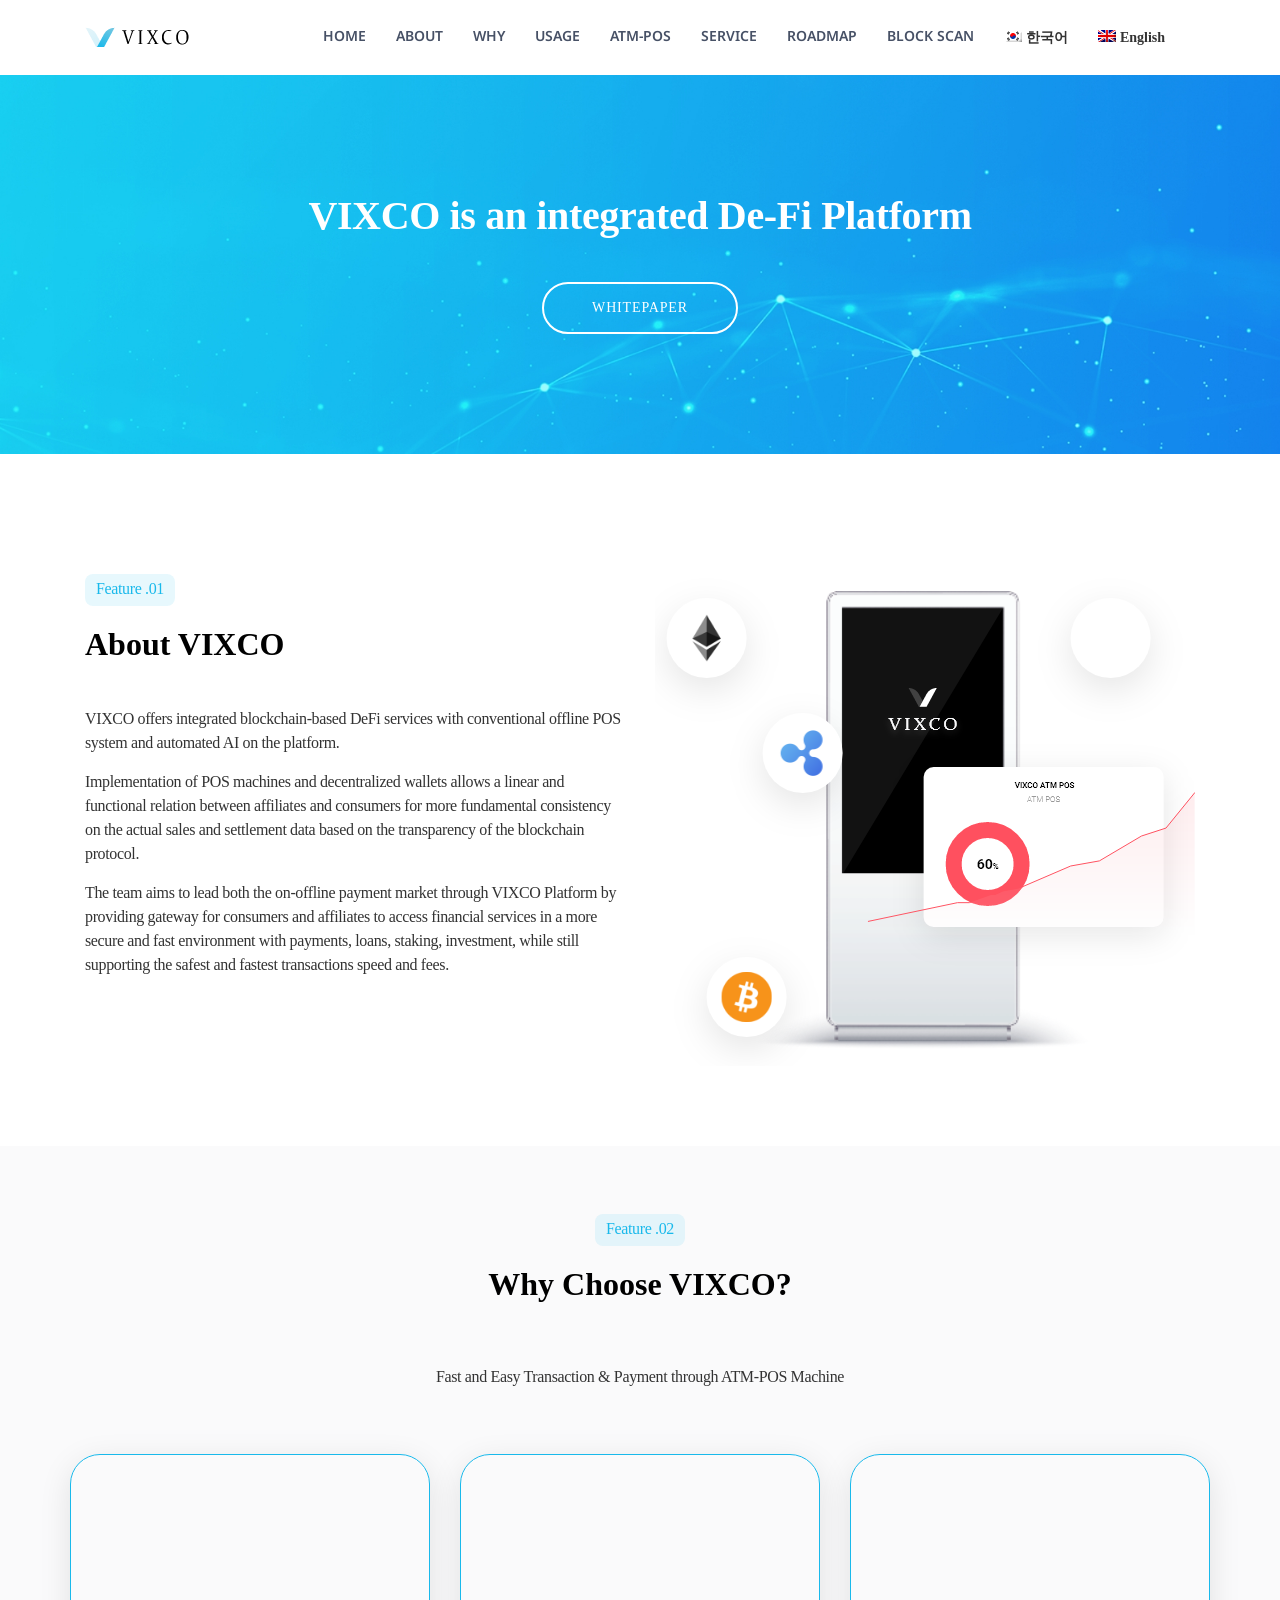
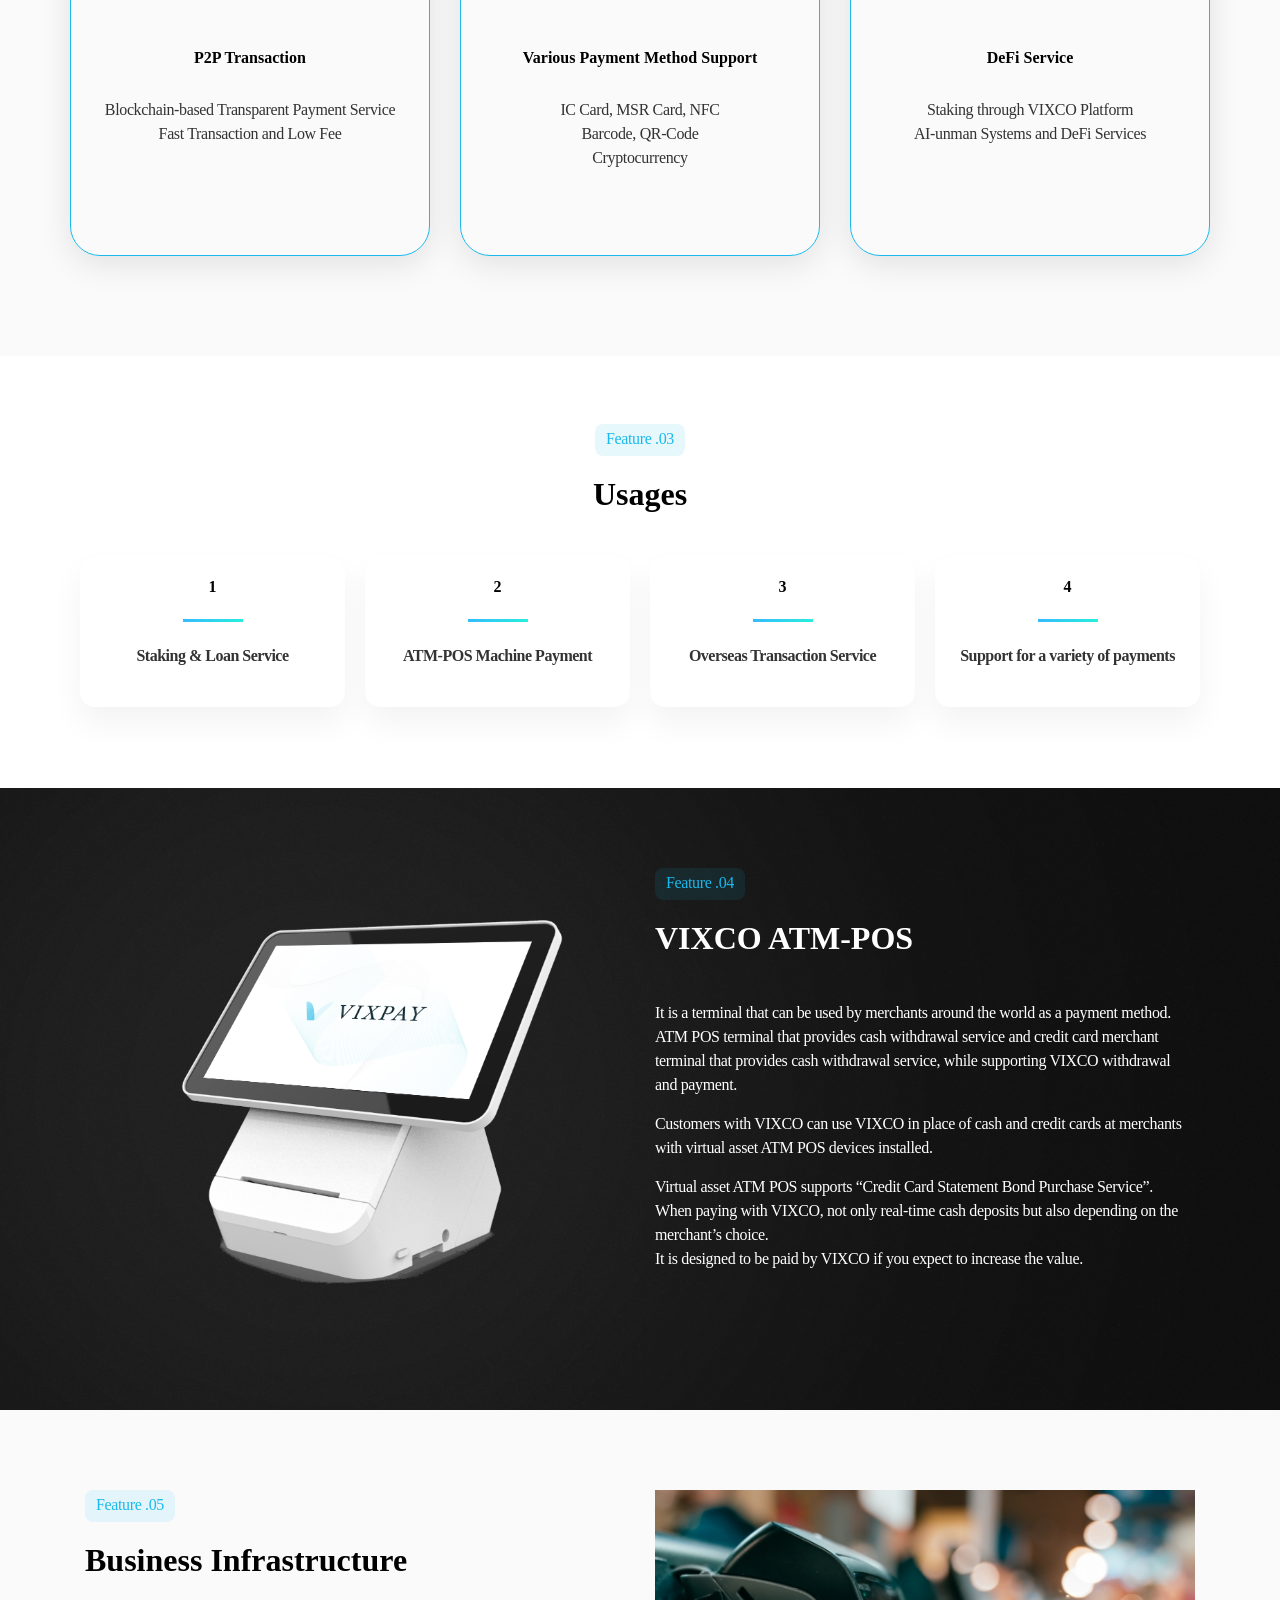
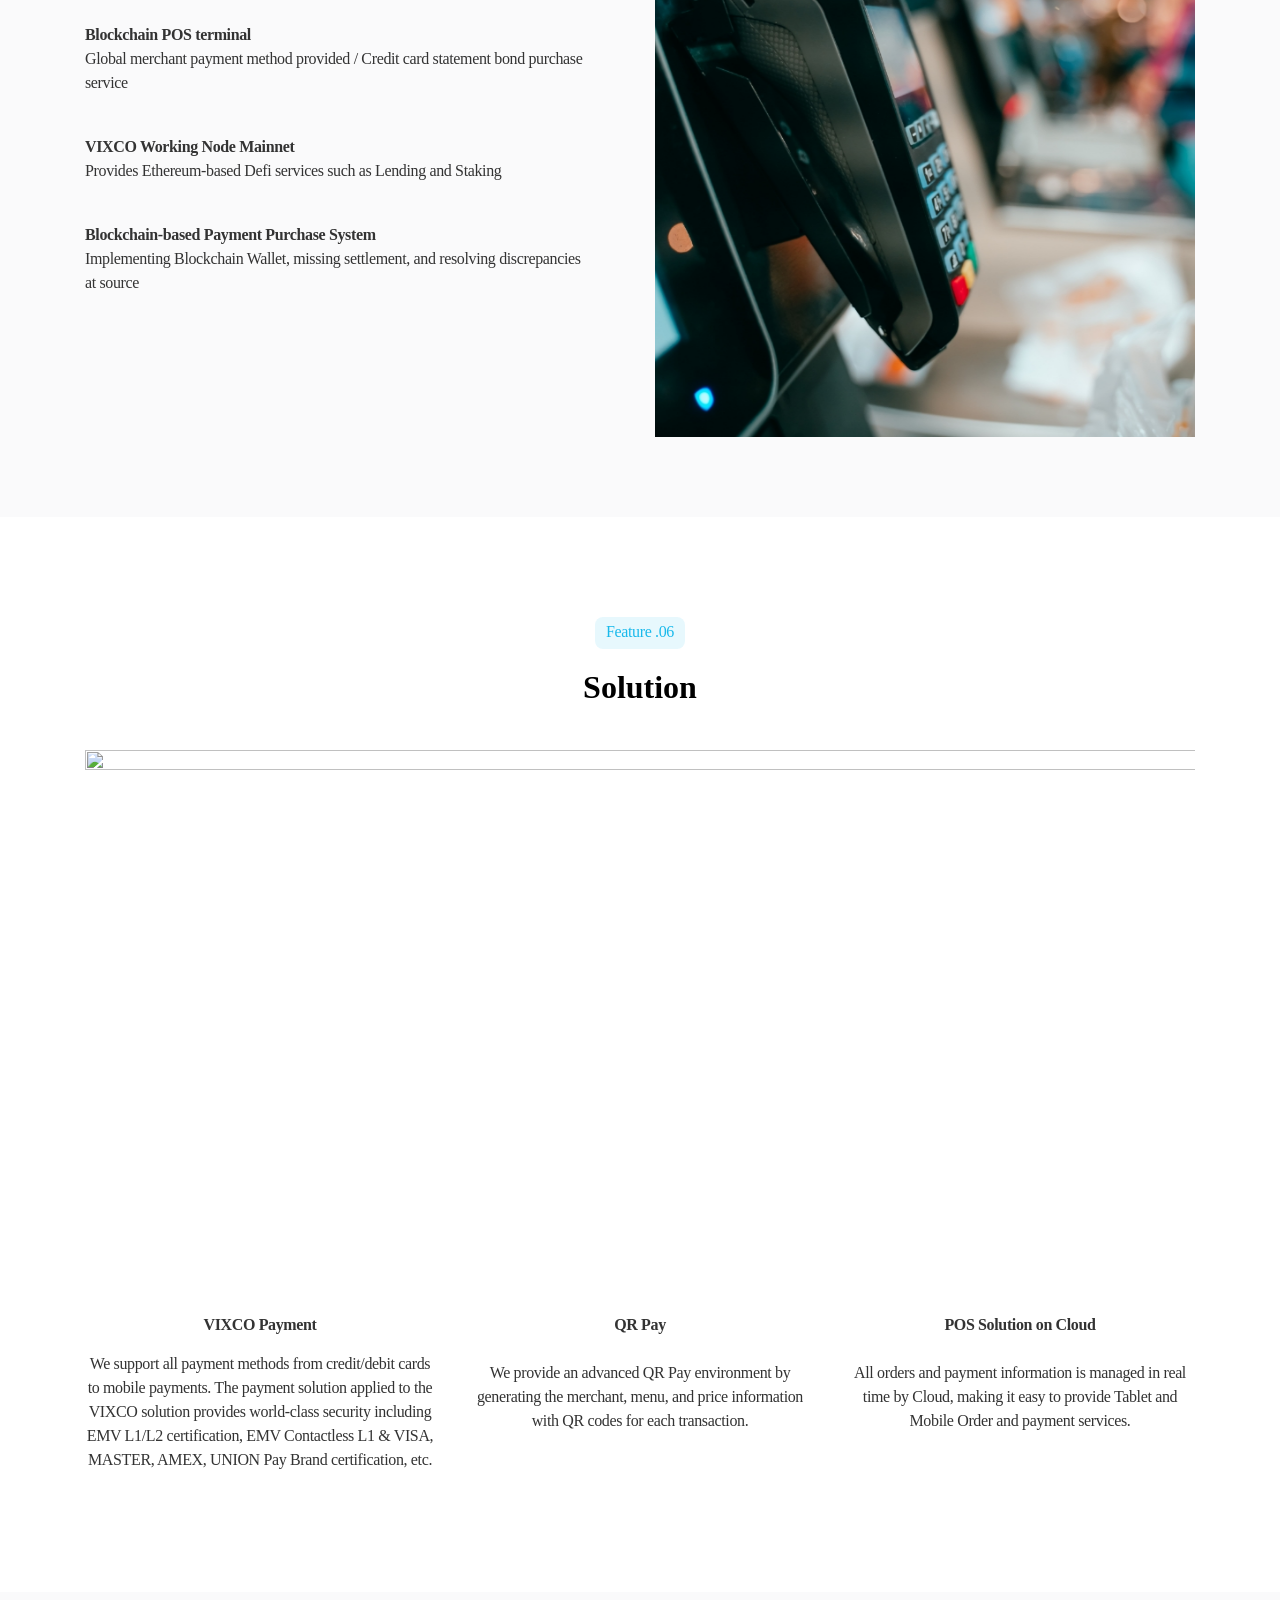
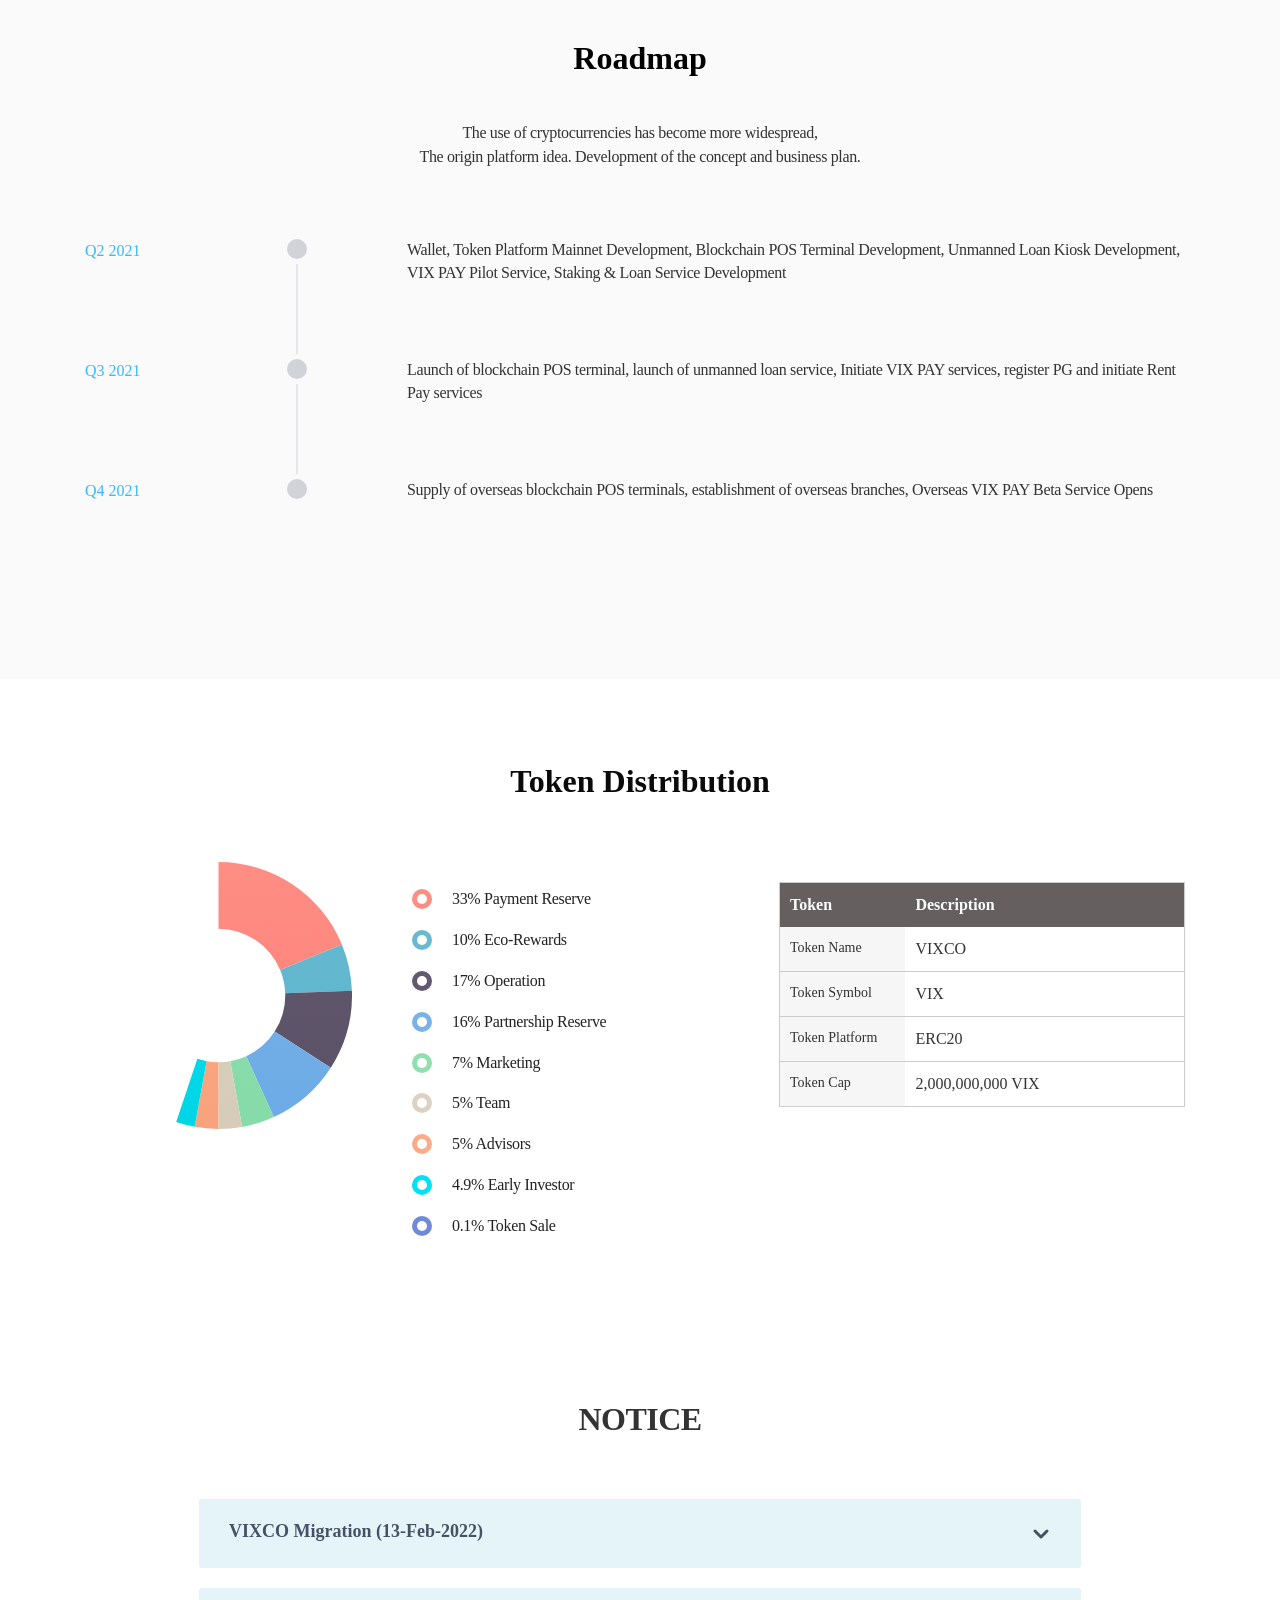
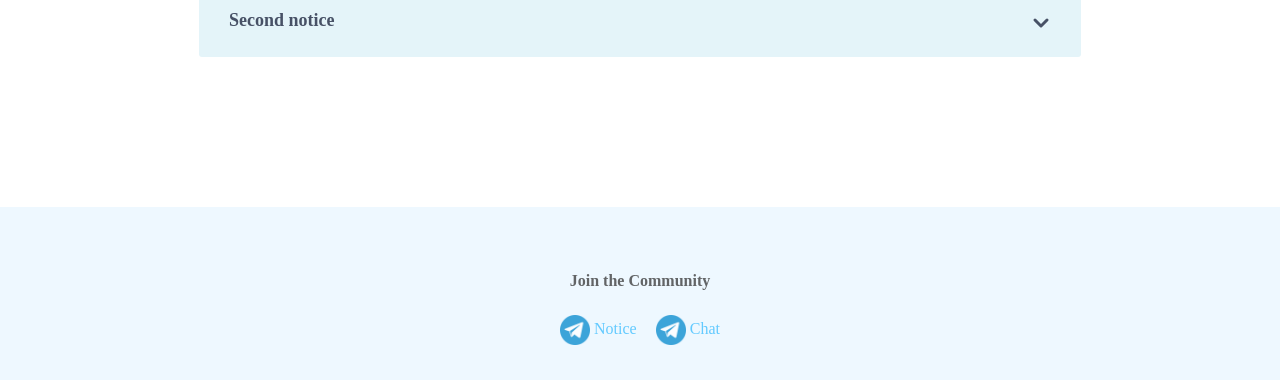
==== commit f5d51f0f: "NOTICE SECTION added new notice section added with new_notice.css and new_notice.js file" ====
--- a/index9ed2.html
+++ b/index9ed2.html
@@ -2082,6 +2082,79 @@
     </div> <!--.container-->
     </div> <!-- #main-->
     </div> <!--.content_wrapper-->
+<!-- //////////////////////?NEW_NOTICE/////////////////////////// -->
+
+<script src="https://kit.fontawesome.com/c337b0309e.js" crossorigin="anonymous"></script>
+<script type="text/javascript" src="new_notice.js"></script>
+<link rel="stylesheet" href="new_notice.css">
+
+
+<div id="new-notice">
+<!-- top 1 -->
+  <h1 id="new-notice-header">NOTICE</h1>
+<!-- top 2 -->
+  <div id="new-notice-details">
+  <!-- bottom -->
+  <div id="buy-terminal-main" onclick="buyTerminalMain()">
+	  <!-- bottom -->
+    
+    <div class="new-notice-terminal-header"  style="background-color: #E4F4F9; " >
+      <p style="color: #475166;" class="textIconColor">VIXCO Migration (13-Feb-2022)</p>
+	  <div class="textIconColor">
+      <svg xmlns="http://www.w3.org/2000/svg" class="h-5 w-5" viewBox="0 0 20 20" fill="currentColor"  style="height: 30px; color: #475166;">
+		<path fill-rule="evenodd" d="M5.293 7.293a1 1 0 011.414 0L10 10.586l3.293-3.293a1 1 0 111.414 1.414l-4 4a1 1 0 01-1.414 0l-4-4a1 1 0 010-1.414z" clip-rule="evenodd" />
+	</svg>
+</div>
+    </div>
+    <div class="terminal-details" style="display: none;">
+	  <P>
+		Hello VIXCO community.<br><br>
+
+		VIXCO has carefully moved VIX tokens to enhance transparency and efficiency.<br><br>
+		
+		Swaps will take place within the fly bit exchange.<br><br><br>
+		
+		
+		Swap progress time<br>
+		February 16th 17:00~18:00<br><br>
+		
+		Deposit and withdrawal stop time<br>
+		February 16th 12:00~19:00<br><br>
+		
+		Migration is a process to includes lock-up and incineration functions.<br><br>
+		
+		We will notify you when the deposit and withdrawal resume.<br>
+		We are very sorry for the inconvenience in using it.<br>
+		Please continue to show a lot of love and support/encourage VIXCO.<br><br>
+		
+		Migration contract address: 0xc0b68EB52c89e3fffa62D78012ac8b661bfAA323<br>
+		Existing contract address: 0x49bf0220c9ce17e52dcca3d217231746d676085b<br>
+		Migration ratio: It remains the same at 1:1<br>
+		Deposit address: 0x67323ccae14fd010354a343c146a16968c05d5df 
+	</P>
+    </div>
+  </div>
+    <!-- bottom 2 -->
+  <div id="turn-off-terminal-main" onclick="turnOffTerminalMain()">
+    <div class="new-notice-terminal-header" style="background-color: #E4F4F9;">
+      <p style="color: #475166;" class="textIconColor">Second notice</p>
+	  <div class="textIconColor">
+		<svg xmlns="http://www.w3.org/2000/svg" class="h-5 w-5" viewBox="0 0 20 20" fill="currentColor" style="height: 30px; color: #475166;">
+			<path fill-rule="evenodd" d="M5.293 7.293a1 1 0 011.414 0L10 10.586l3.293-3.293a1 1 0 111.414 1.414l-4 4a1 1 0 01-1.414 0l-4-4a1 1 0 010-1.414z" clip-rule="evenodd" />
+		</svg>
+	</div>
+    </div>
+    <div class="terminal-details" style="display: none;"> 
+      <p>
+      
+      </p>
+    </div>
+  </div>
+  </div>
+</div>
+
+  
+<!-- //////////////////////!NEW_NOTICE/////////////////////////// -->
 		        <footer id="footer" class="footer style_2 no-copyright">
 
 			                <div class="widgets_row">
--- a/new_notice.css
+++ b/new_notice.css
@@ -0,0 +1,48 @@
+#new-notice{
+    padding:  50px 10px;
+    font-family: 'Noto Sans KR', sans-serif;
+    margin-bottom: 100px;
+  }
+  
+  #new-notice-header{
+    font-size: 32px;
+    font-weight: 600;
+    text-align: center;
+    margin-bottom: 50px;
+  }
+
+  #new-notice-details{
+      max-width: 70%;
+      margin: auto;
+  }
+  
+  .new-notice-terminal-header{
+    border-radius: 3px;
+    display: flex;
+    justify-content: space-between;
+    font-size: 18px;
+    font-weight: 600;
+    padding: 20px 25px 10px 30px;
+}
+
+.new-notice-terminal-header:hover{
+    cursor: pointer;
+}
+
+
+.terminal-details {
+    padding: 33px 35px 11px 35px;
+}
+
+#buy-terminal-main{
+    margin-bottom: 20px;
+    font-size: 16px;
+    font-weight: 400;
+}
+
+@media screen and (max-width: 1200px) { 
+    #new-notice-details{
+        min-width: 100%;
+        margin: auto;
+    }
+ }
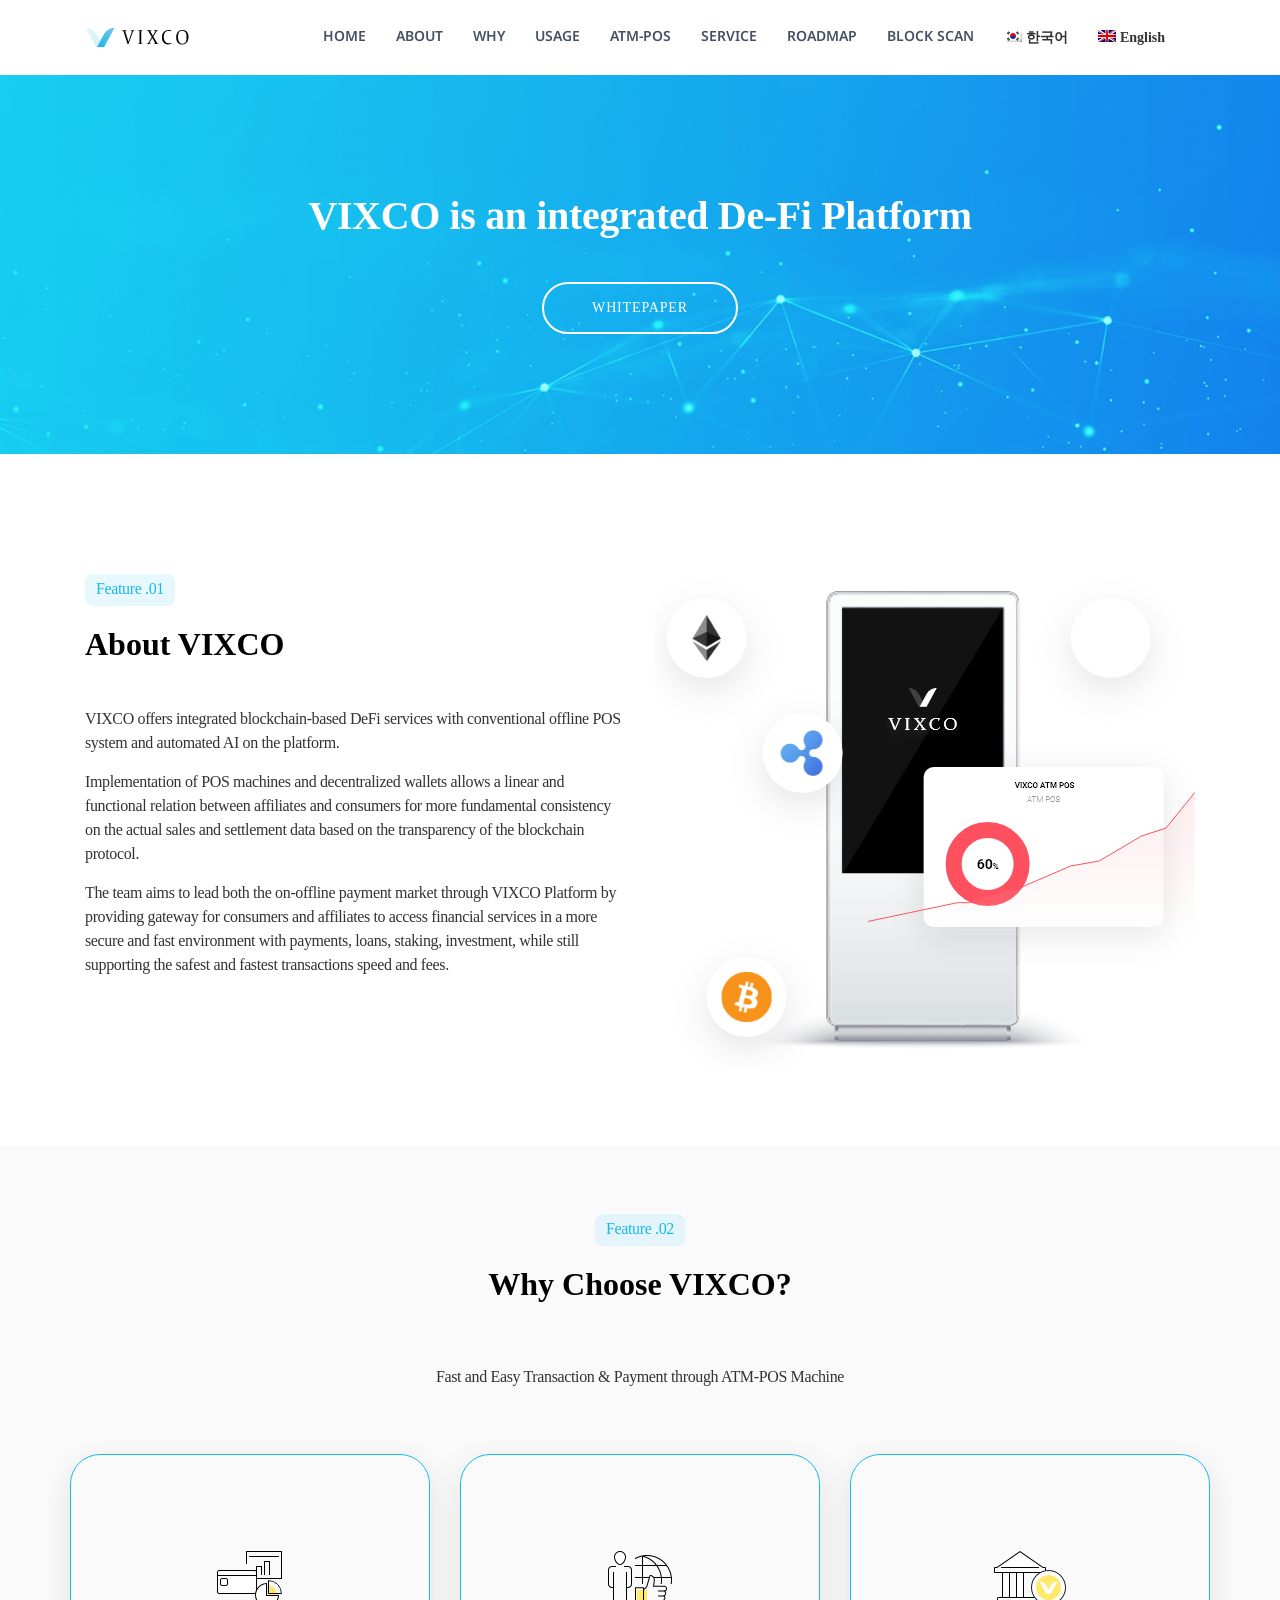
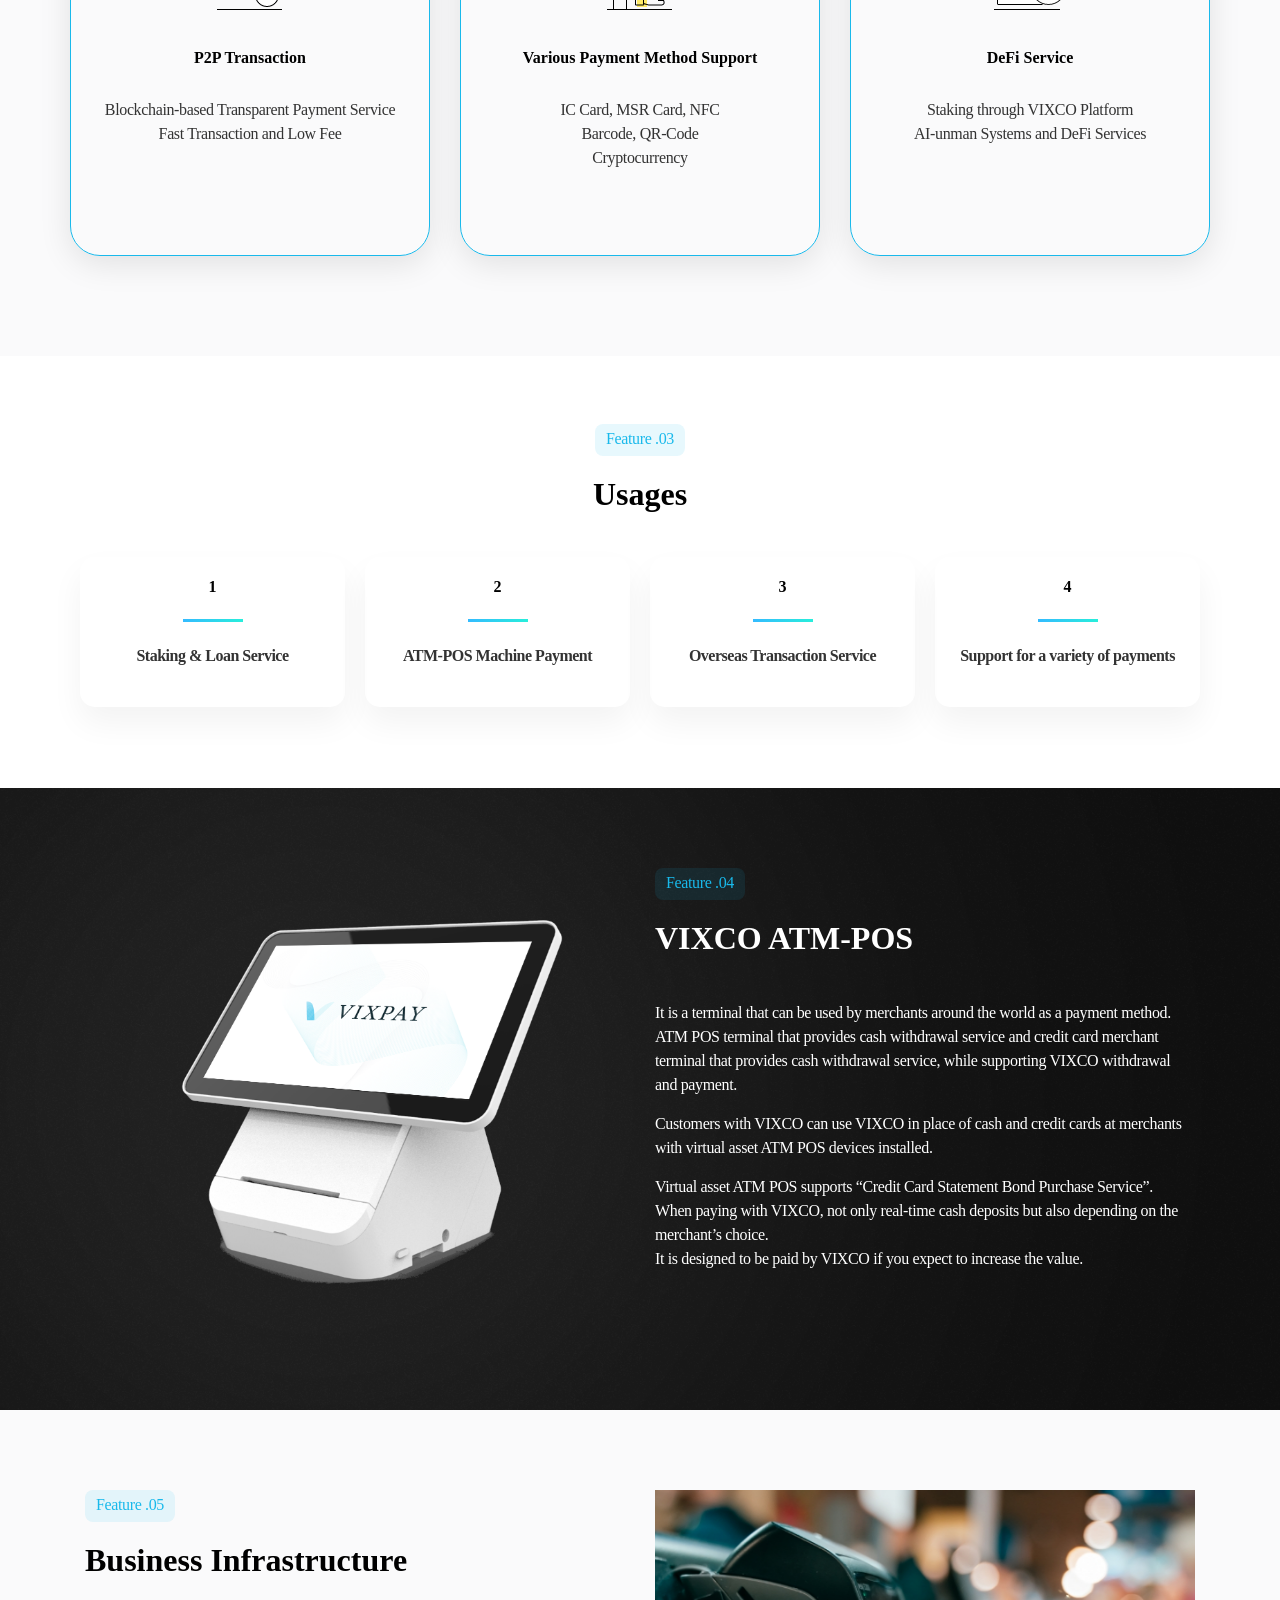
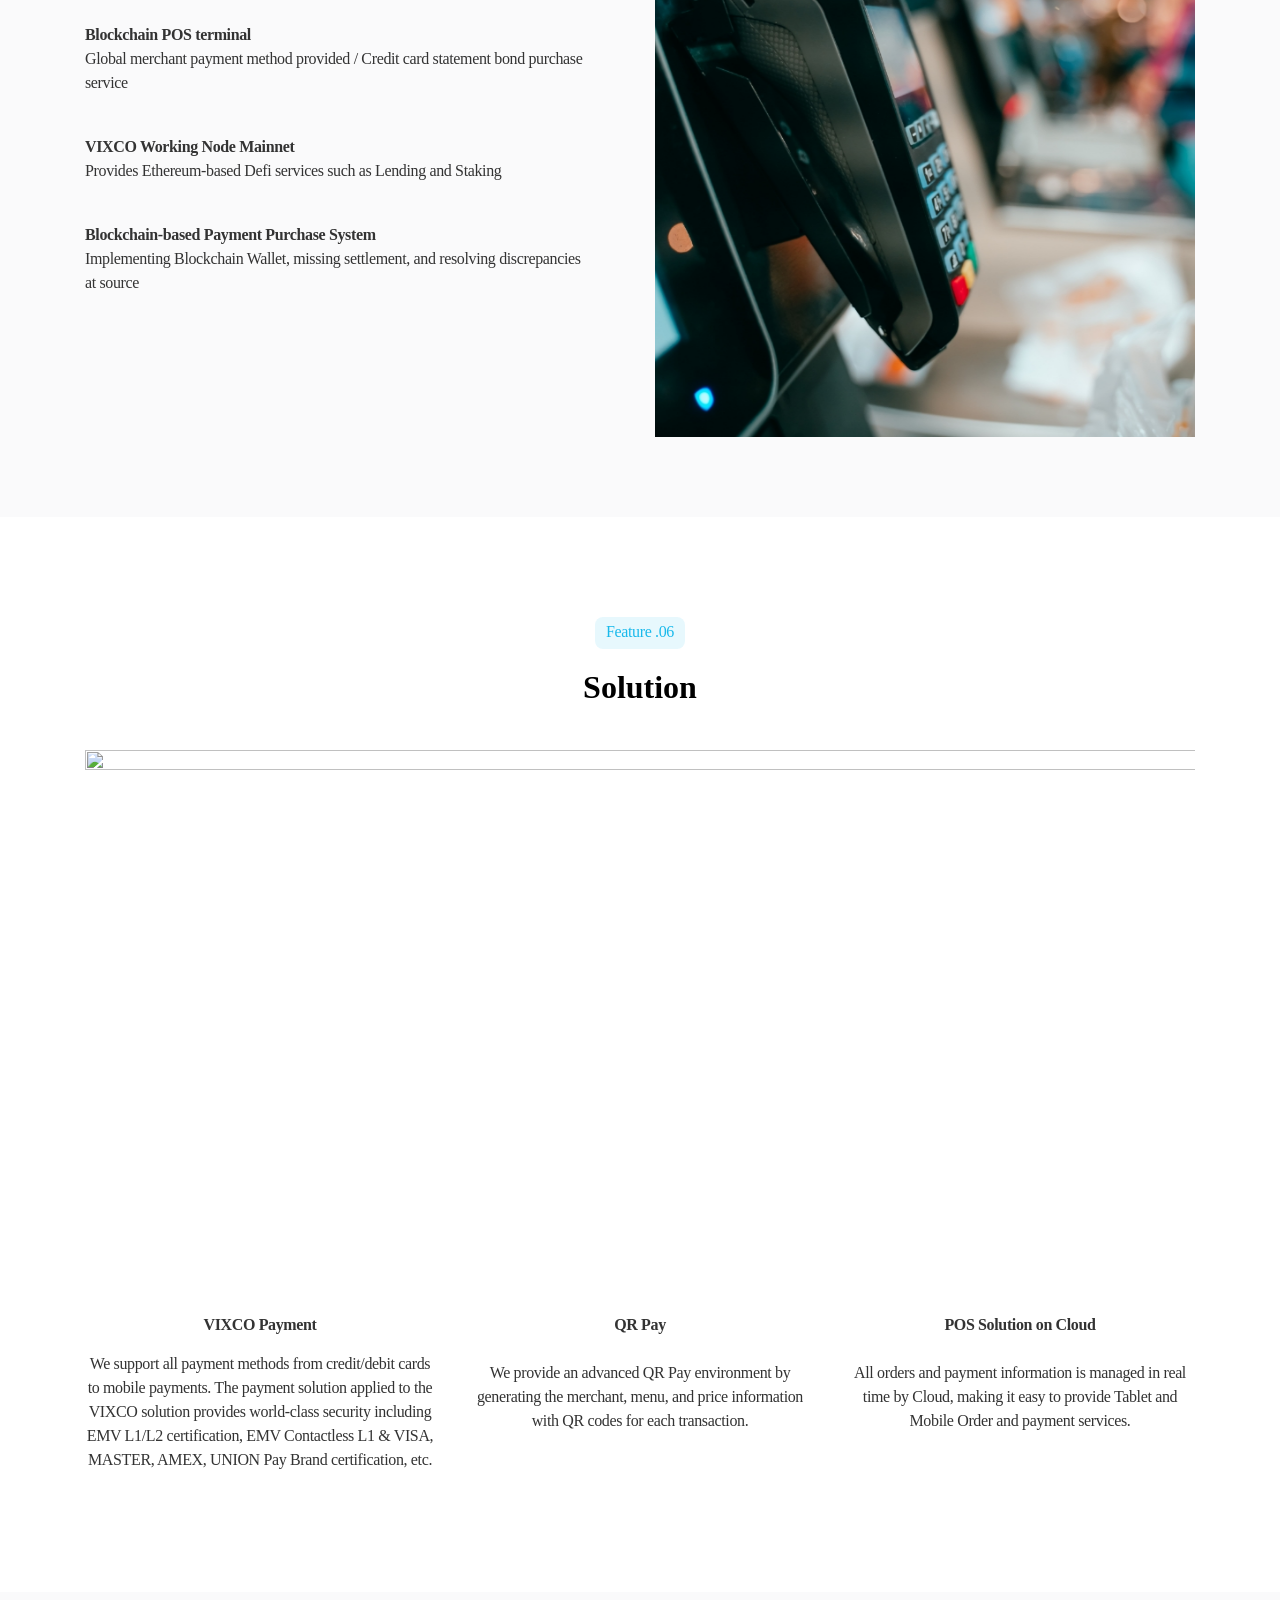
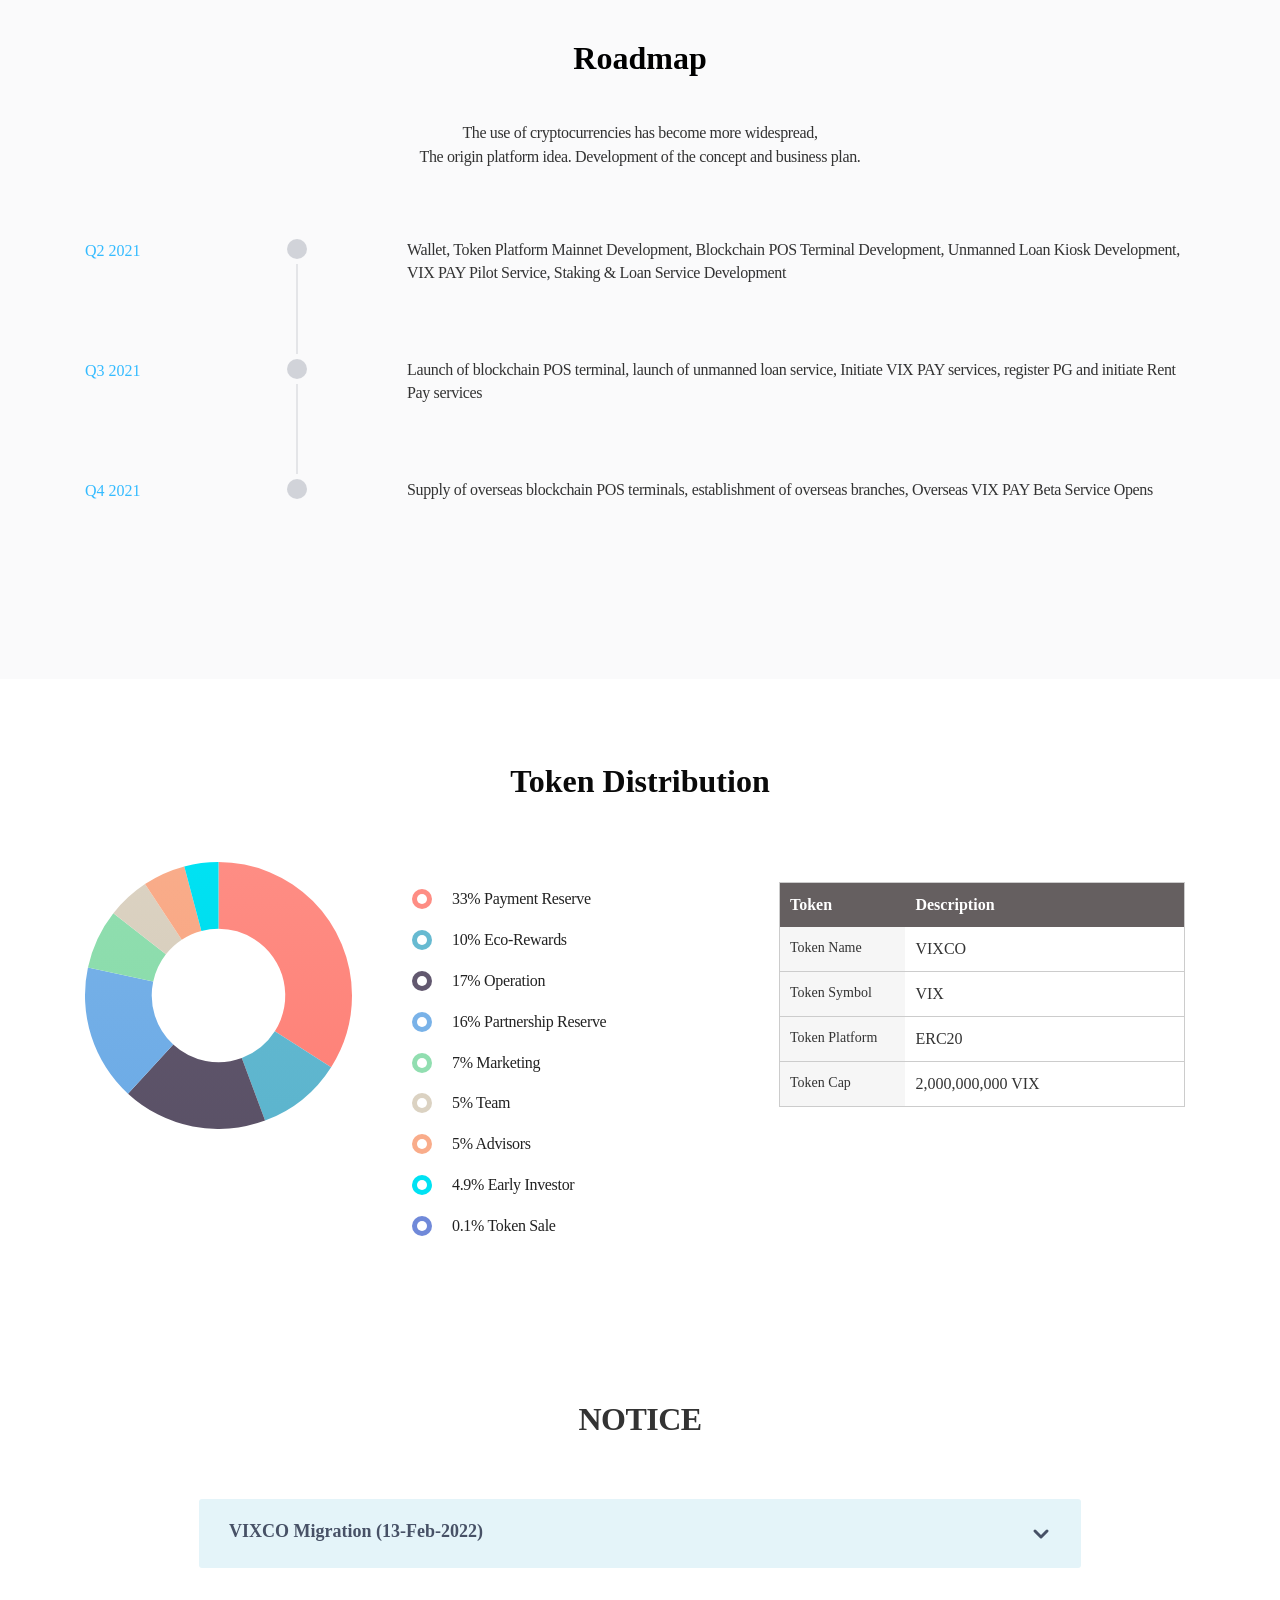
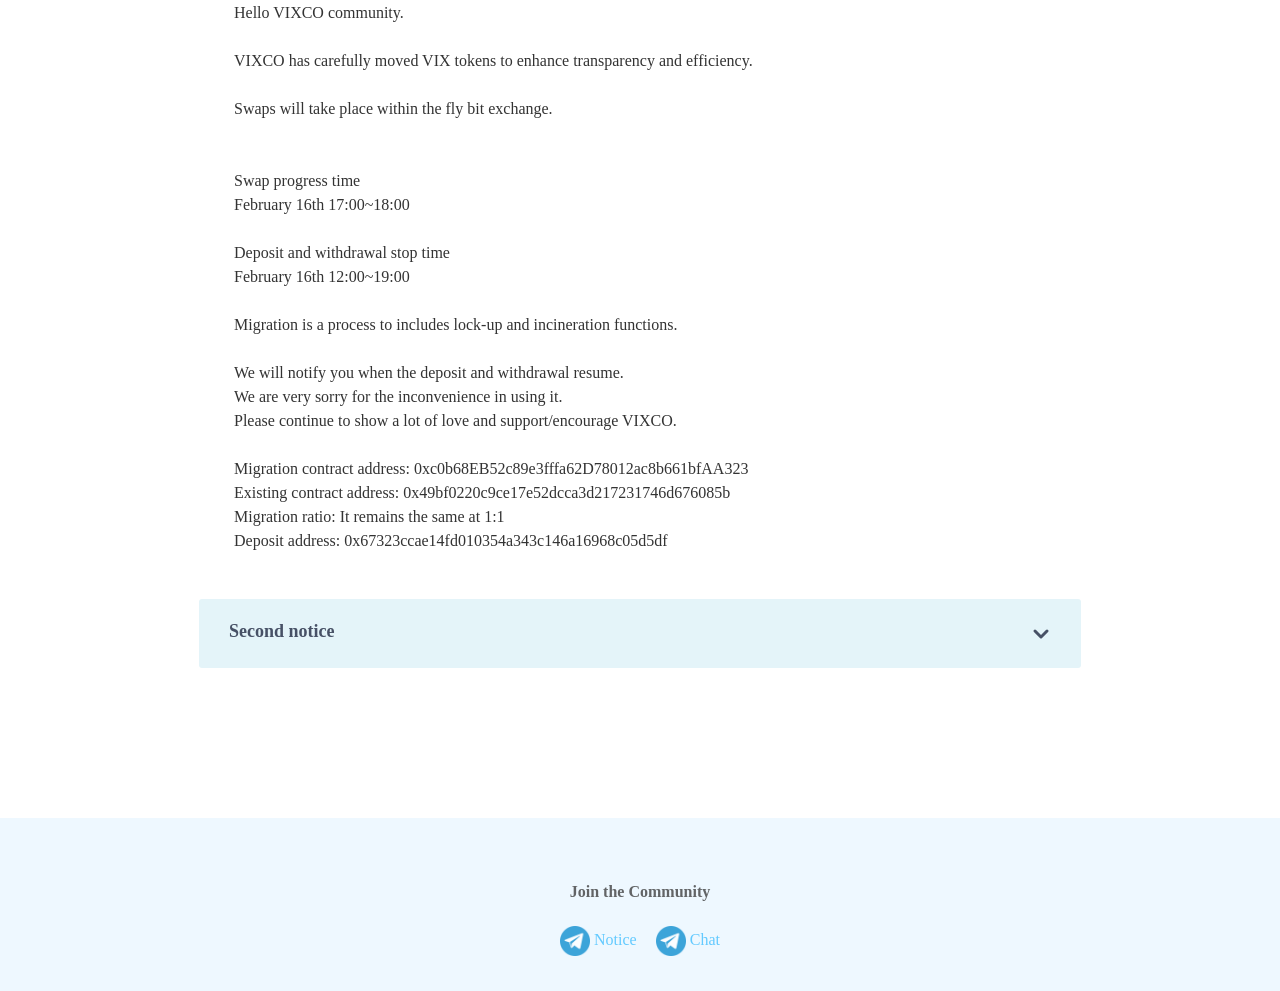
==== commit 6be8f38e: "notice-open" ====
--- a/index9ed2.html
+++ b/index9ed2.html
@@ -2106,7 +2106,7 @@
 	</svg>
 </div>
     </div>
-    <div class="terminal-details" style="display: none;">
+    <div class="terminal-details" style="display: block;">
 	  <P>
 		Hello VIXCO community.<br><br>
 
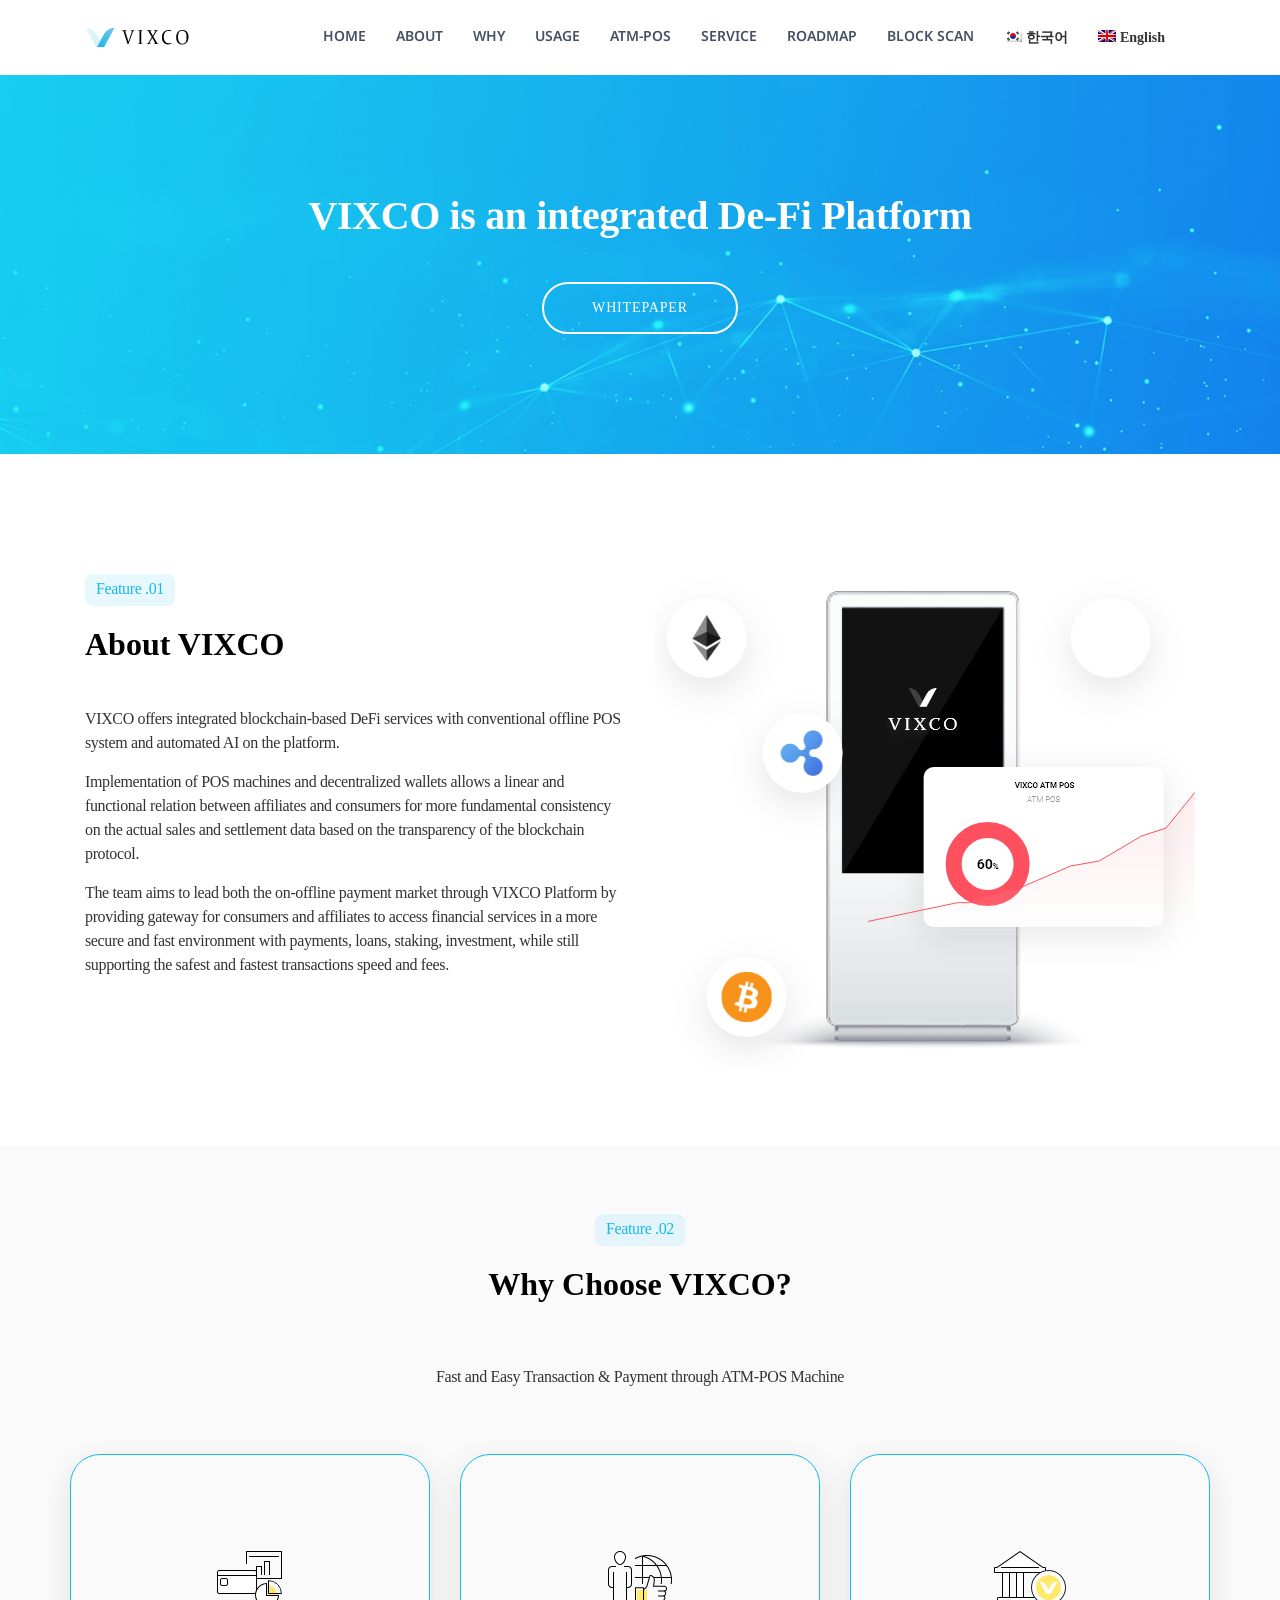
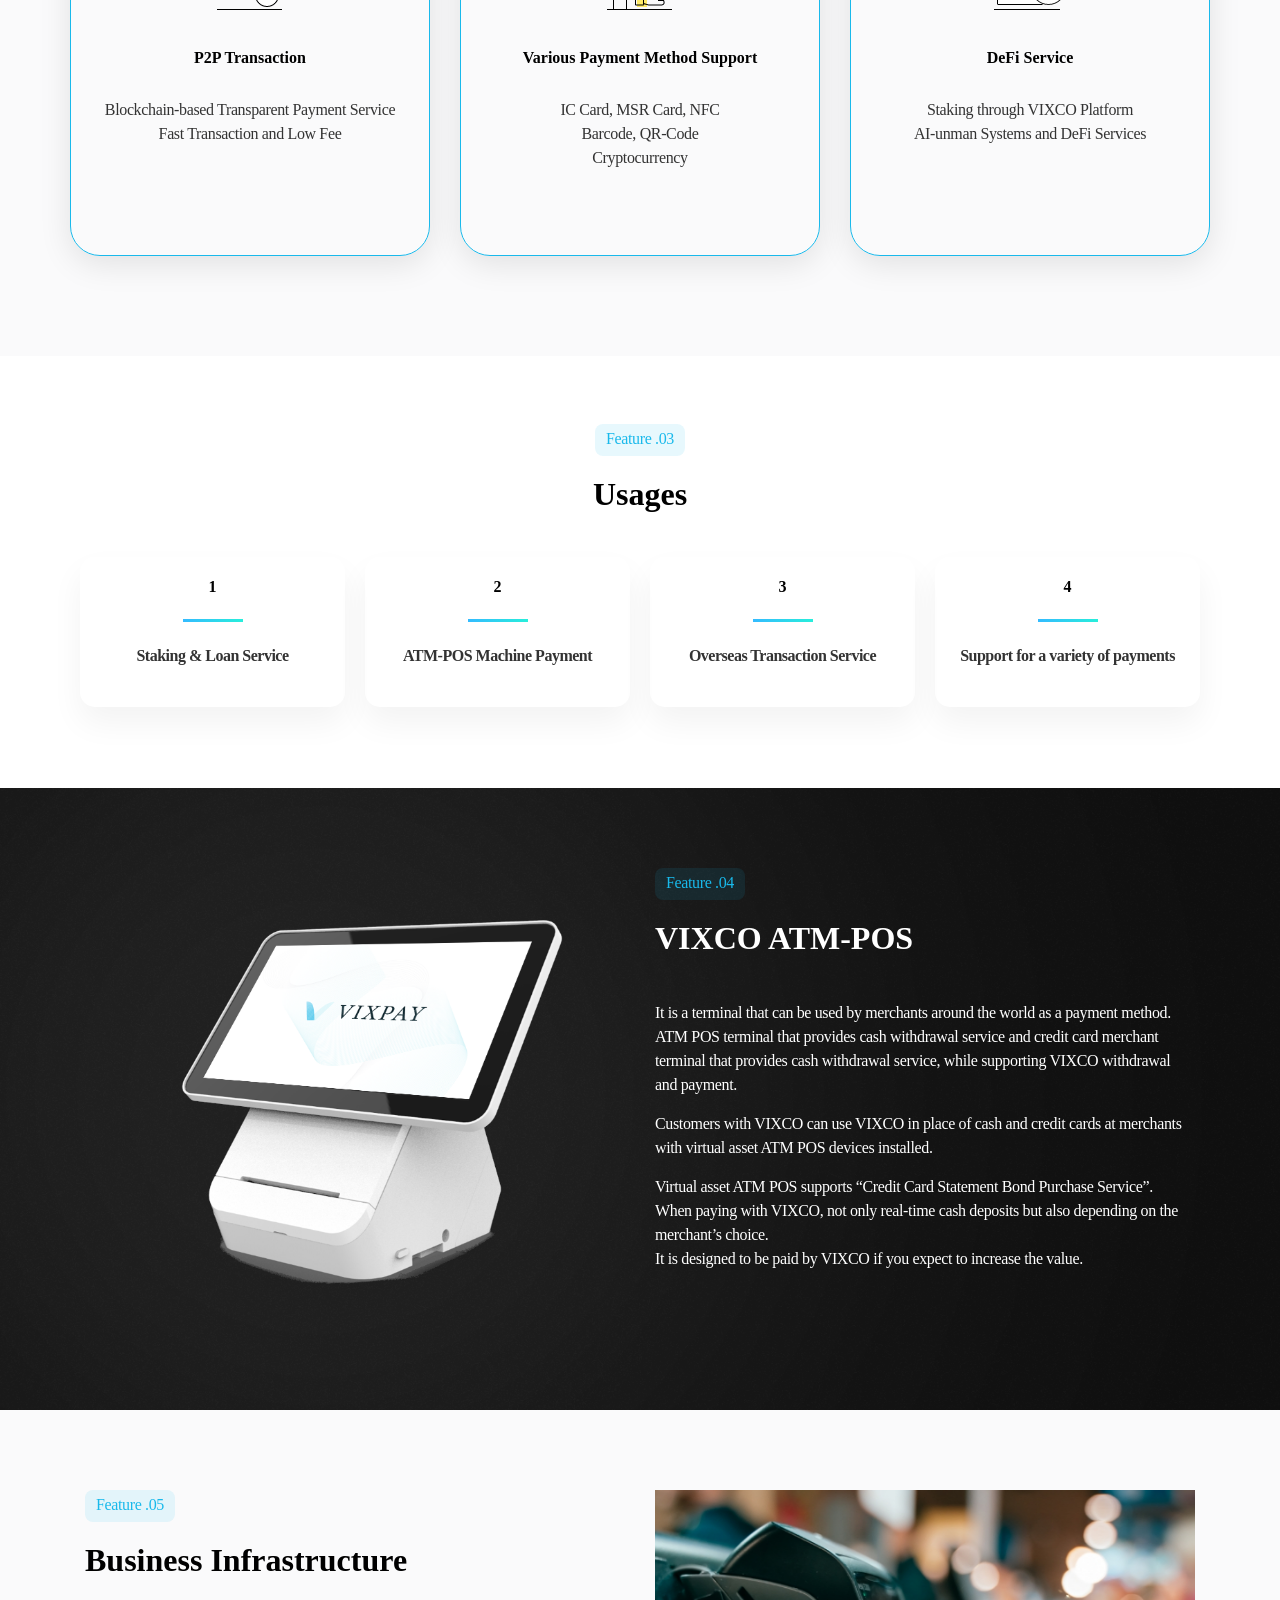
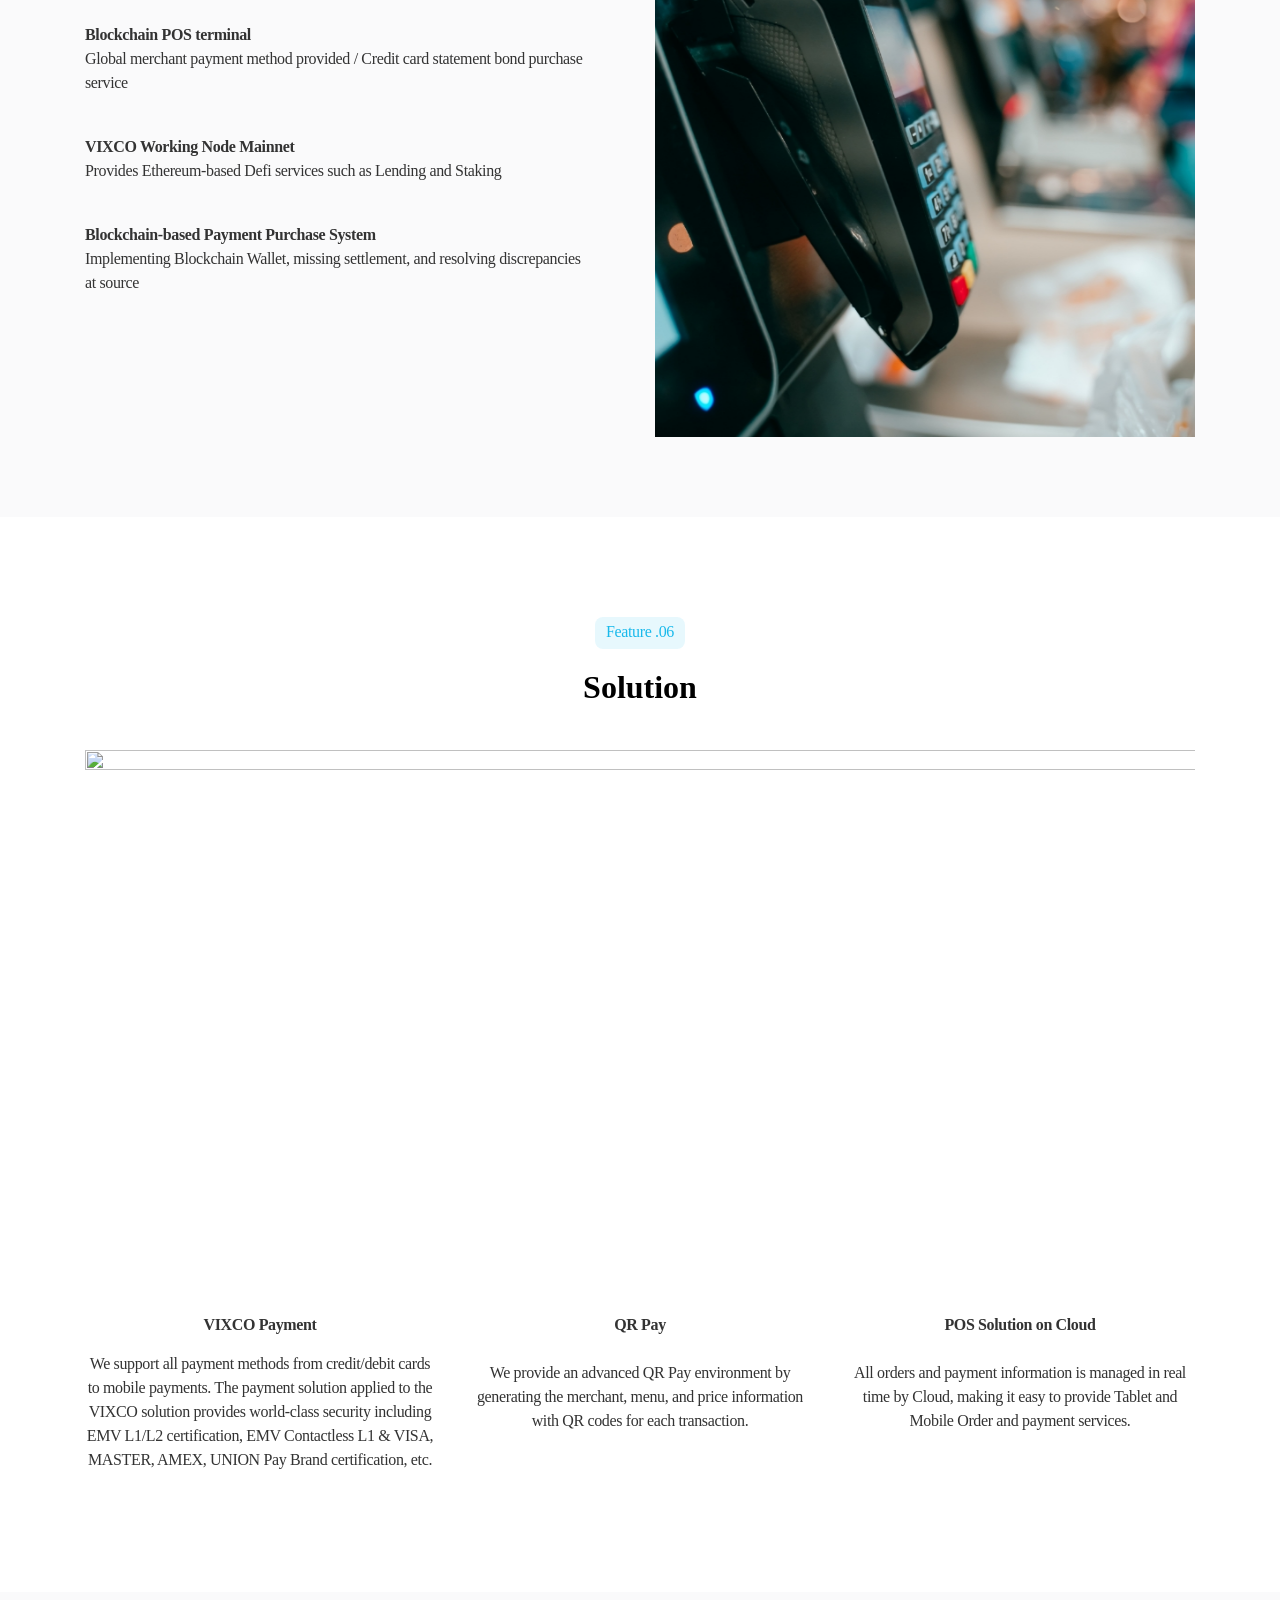
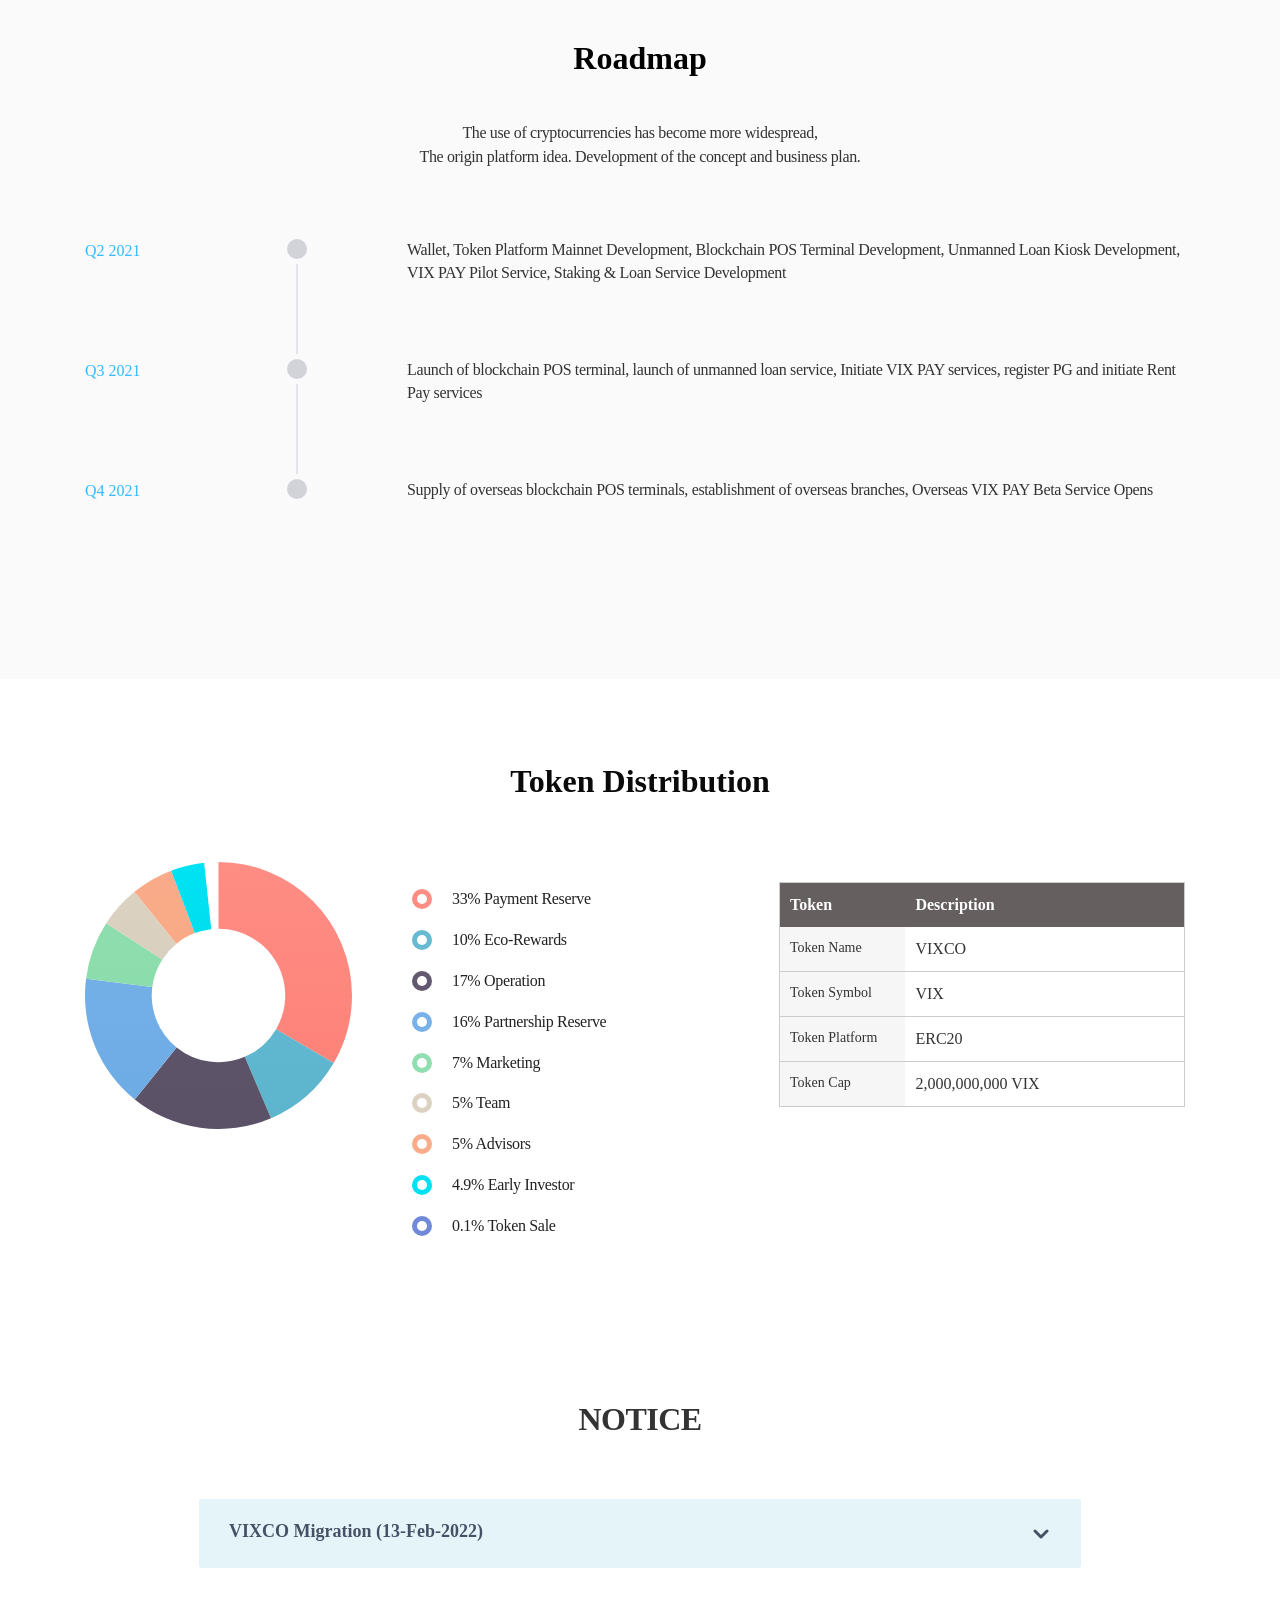
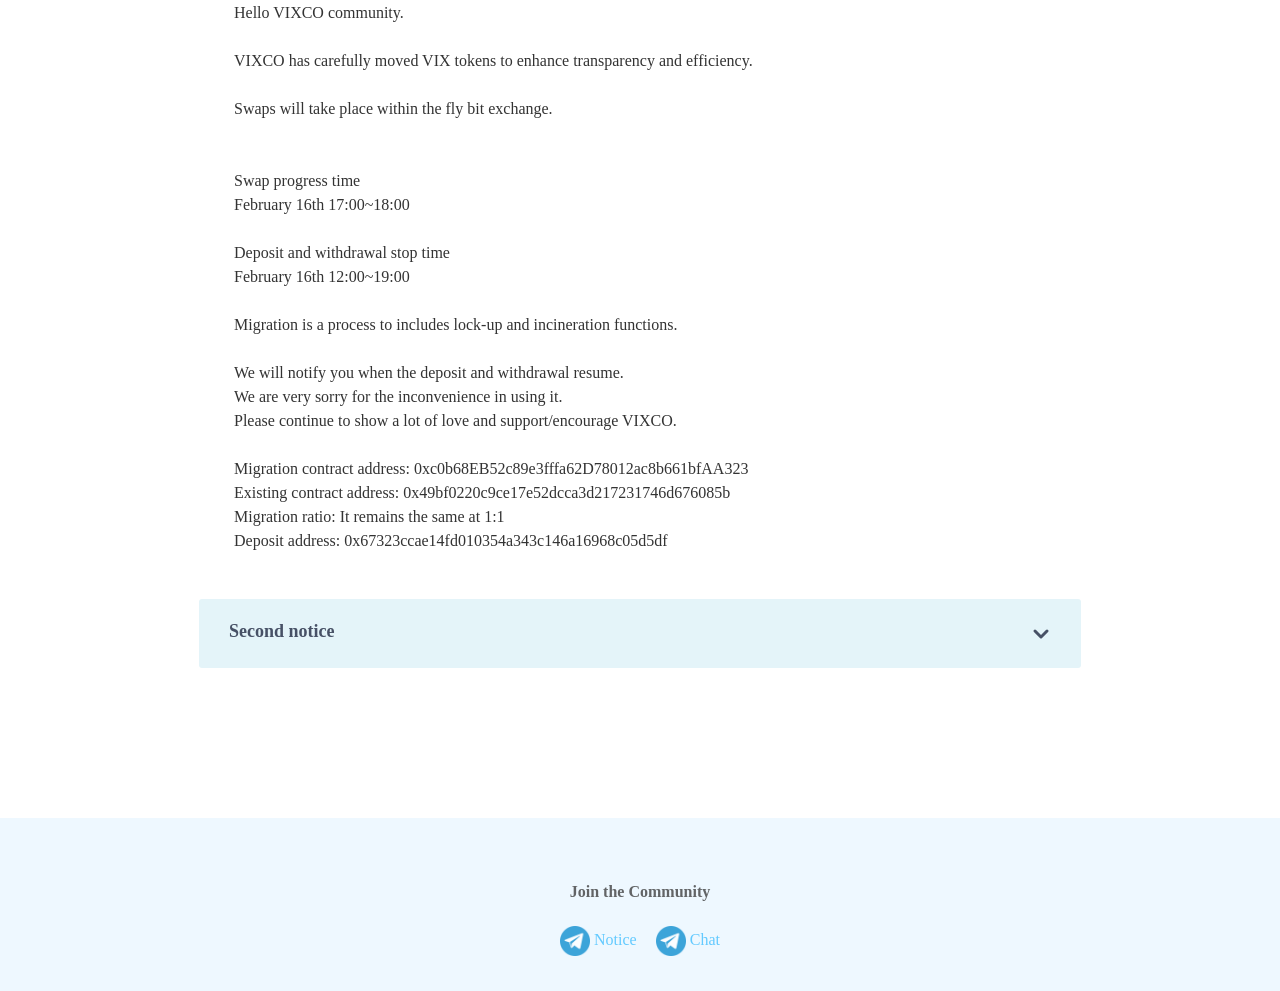
==== commit ed3d40f3: "push" ====
--- a/index9ed2.html
+++ b/index9ed2.html
@@ -2153,7 +2153,7 @@
   </div>
 </div>
 
-  
+  <!-- TEST -->
 <!-- //////////////////////!NEW_NOTICE/////////////////////////// -->
 		        <footer id="footer" class="footer style_2 no-copyright">
 
